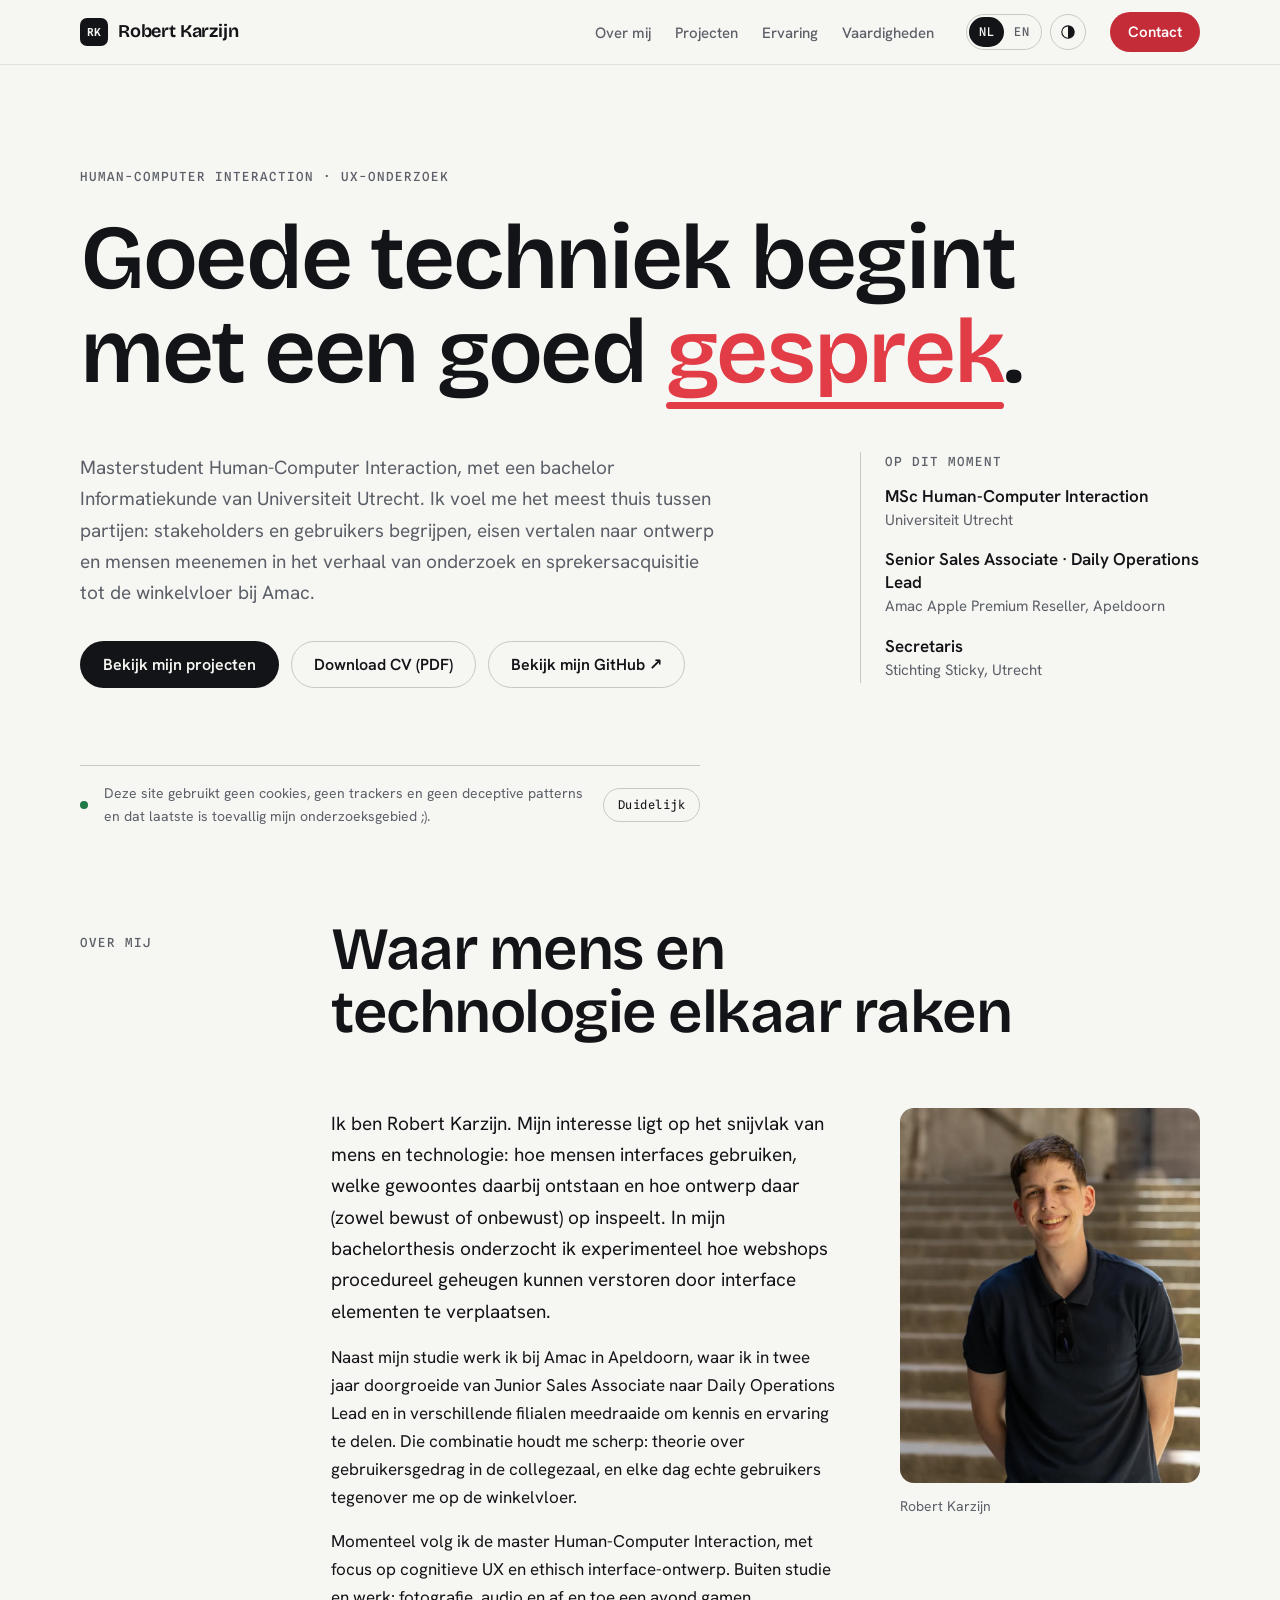
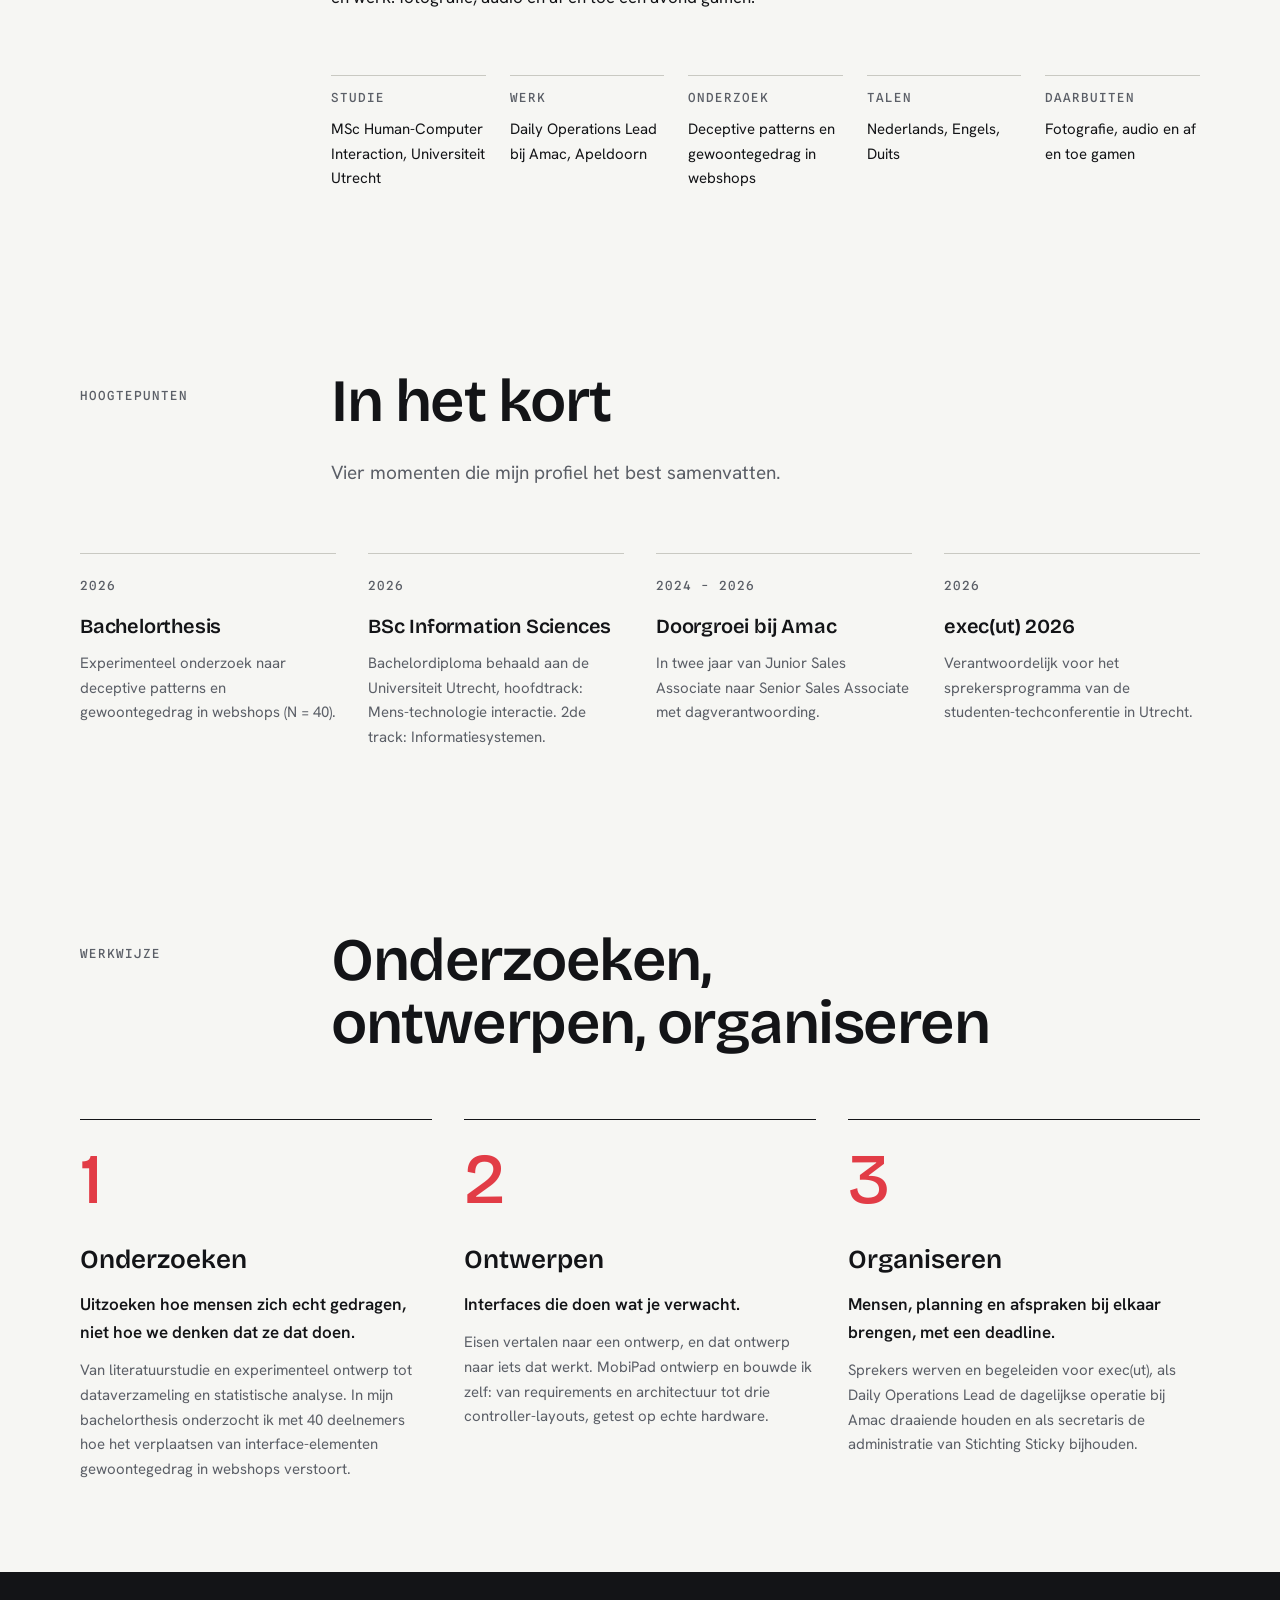
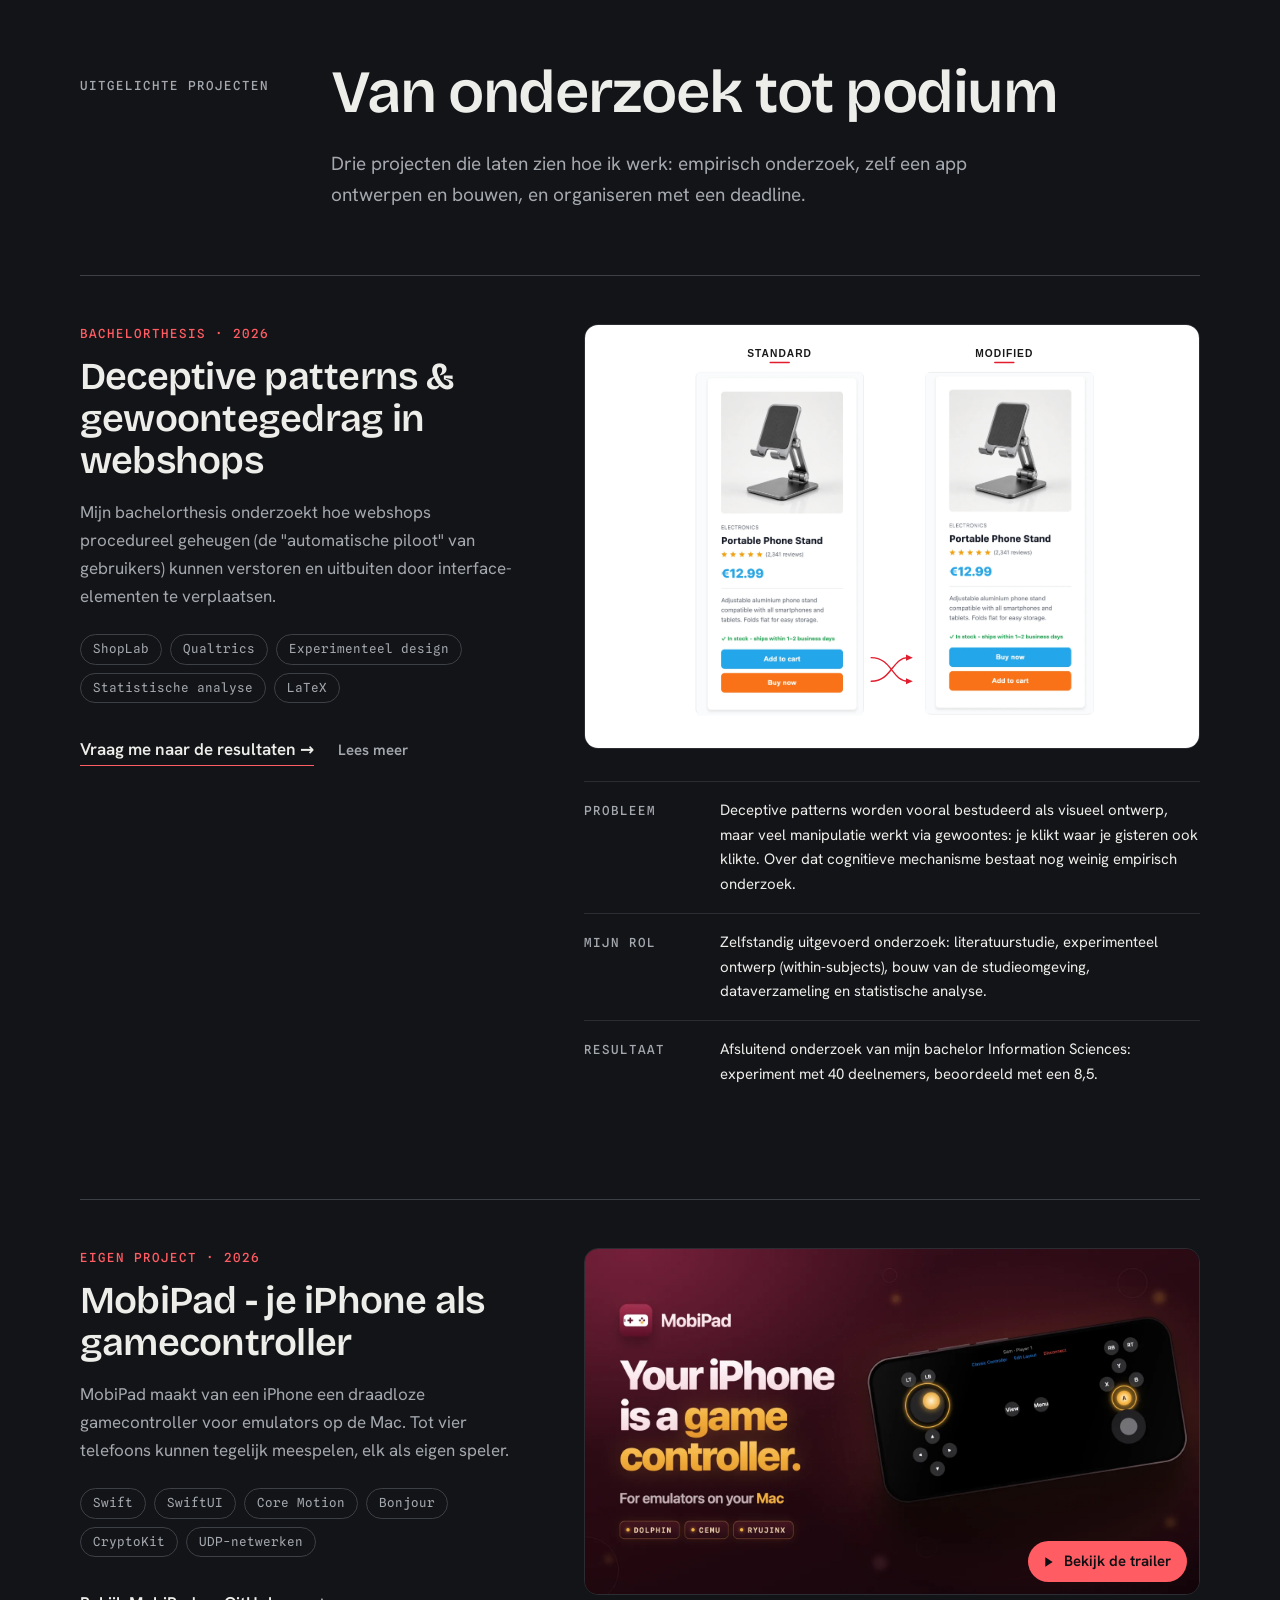
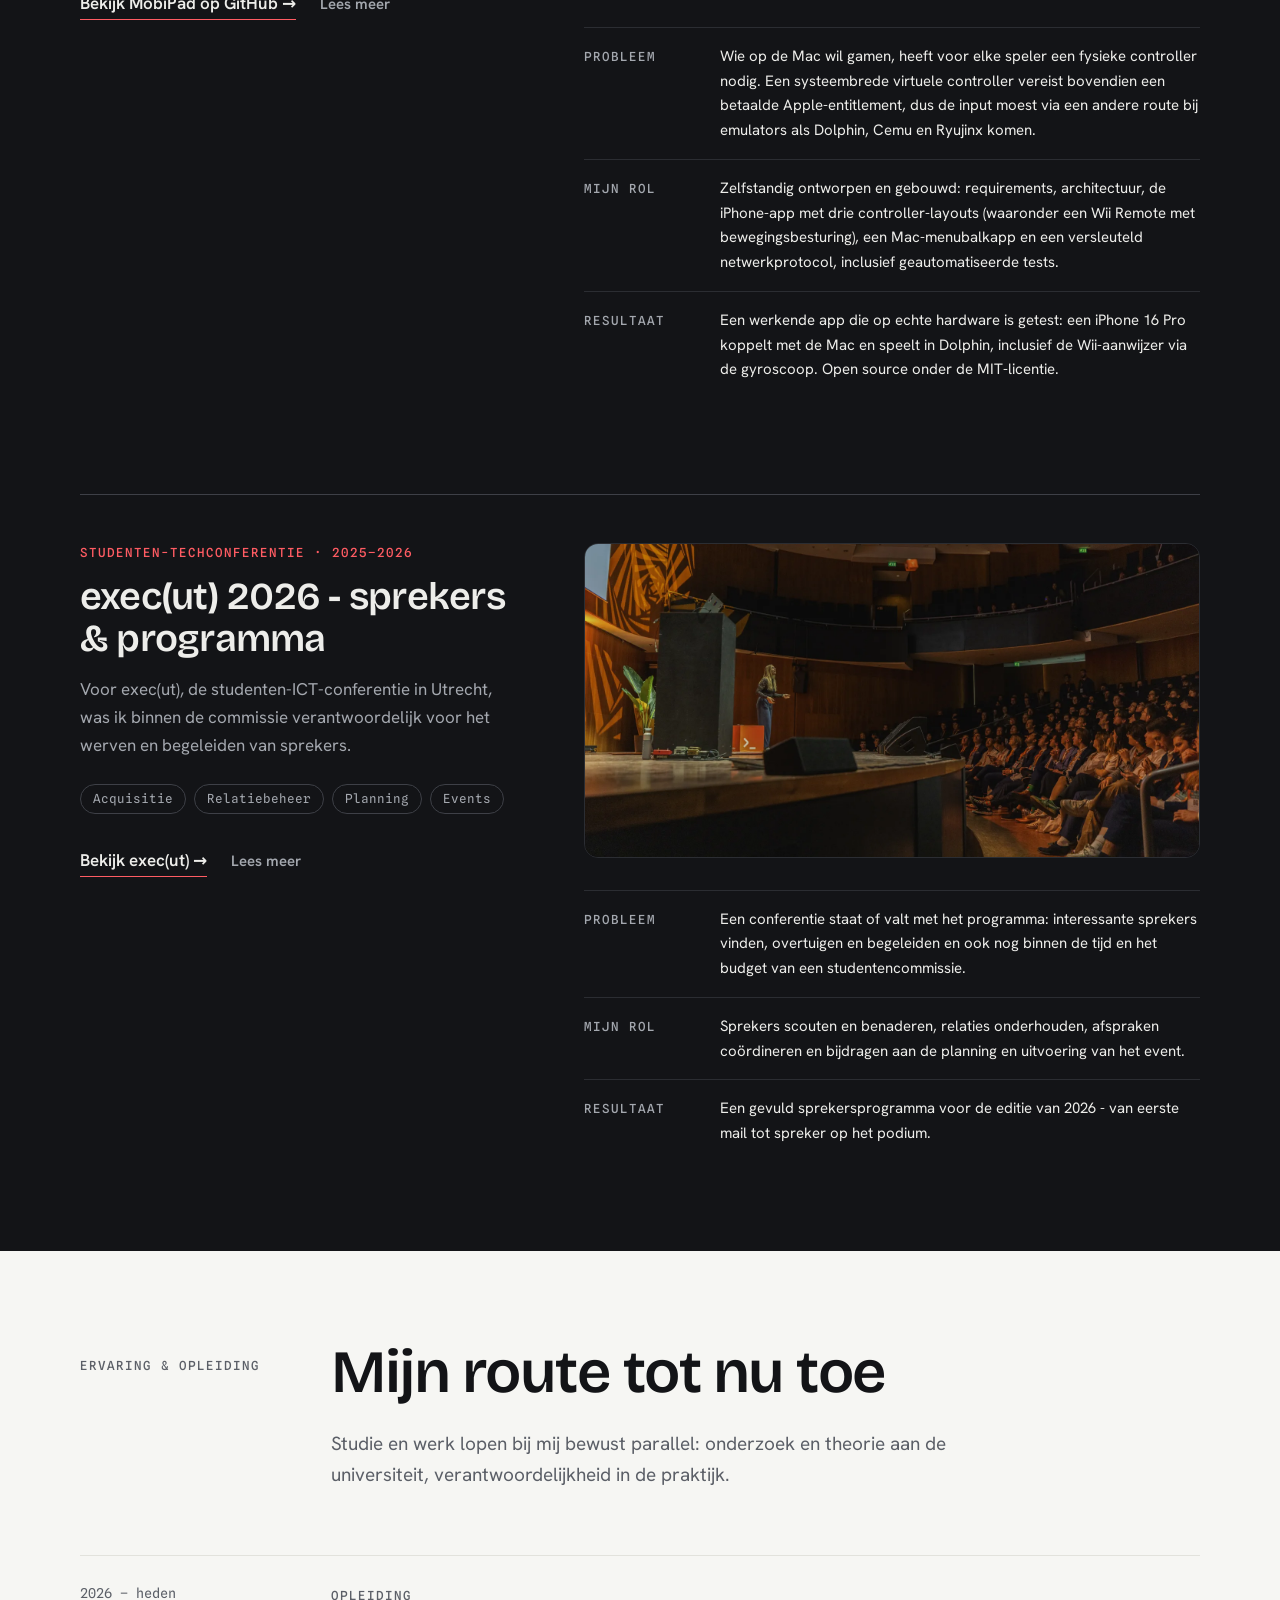
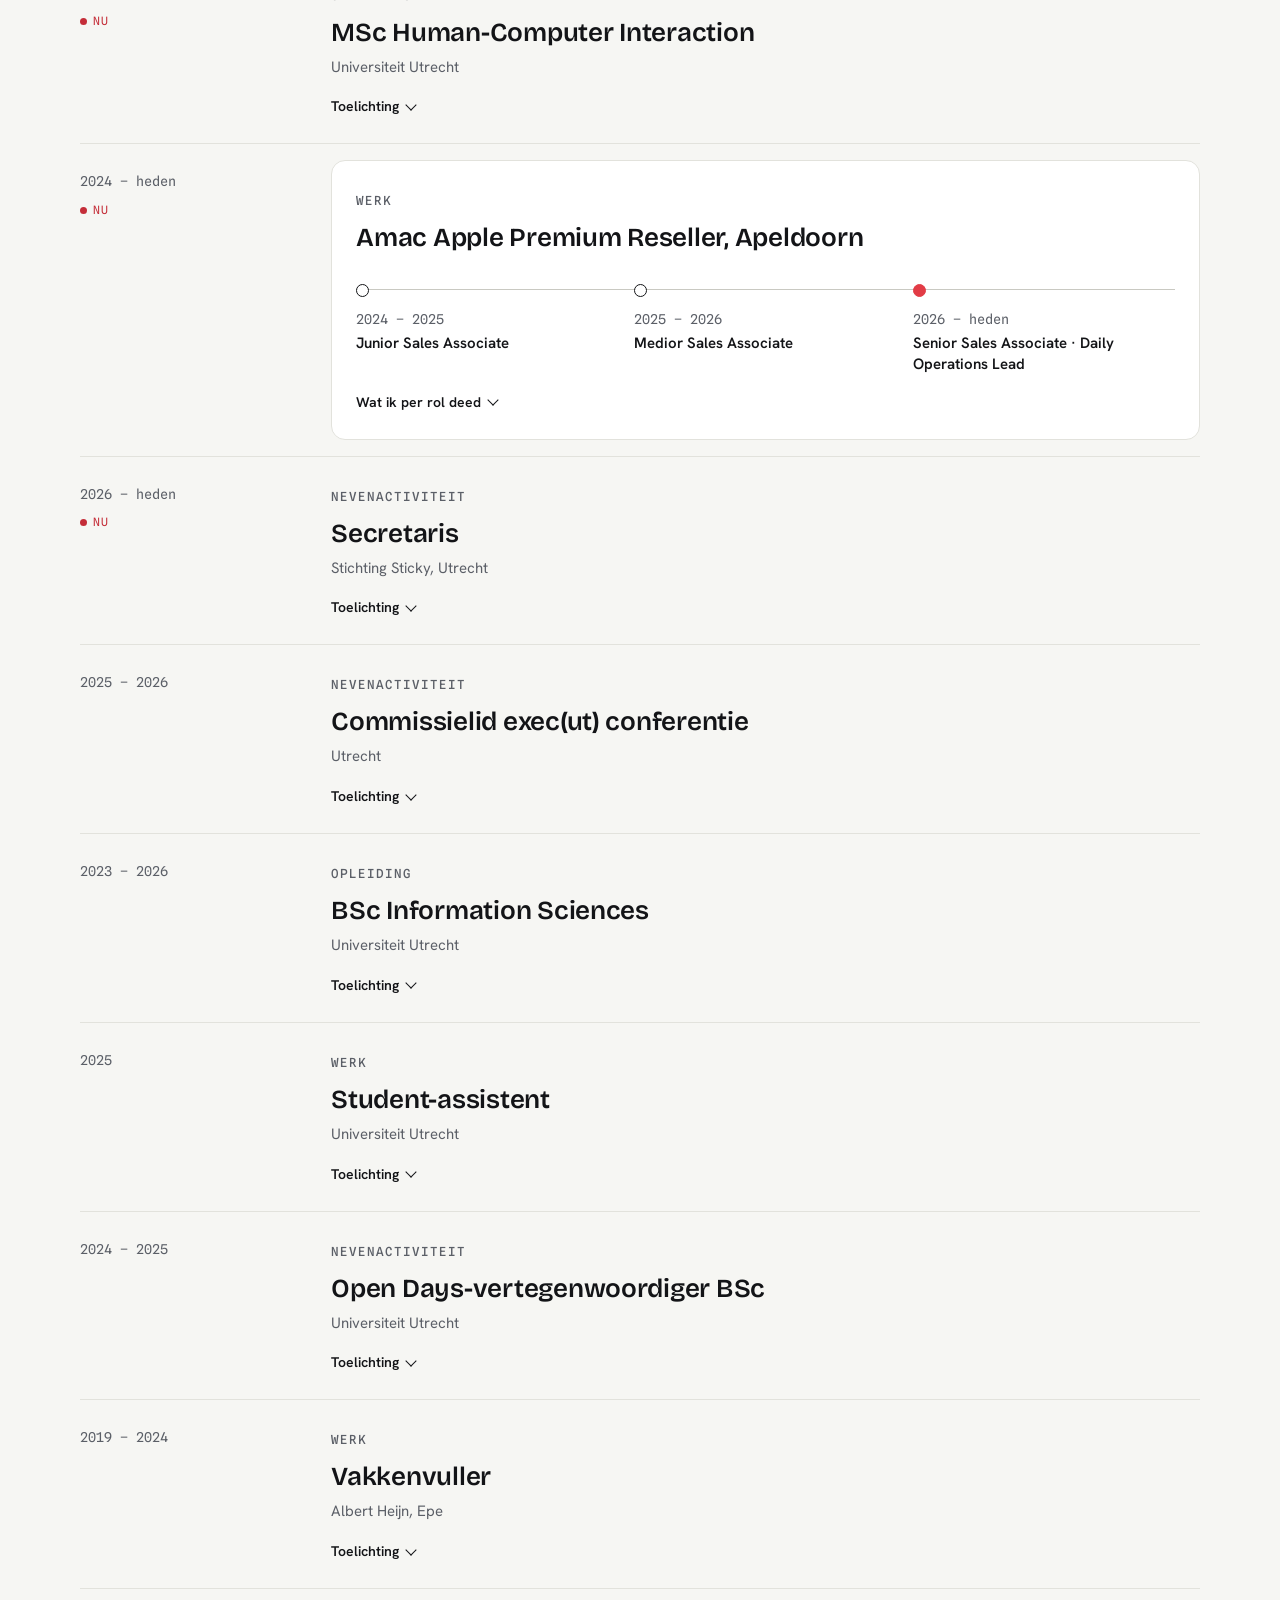
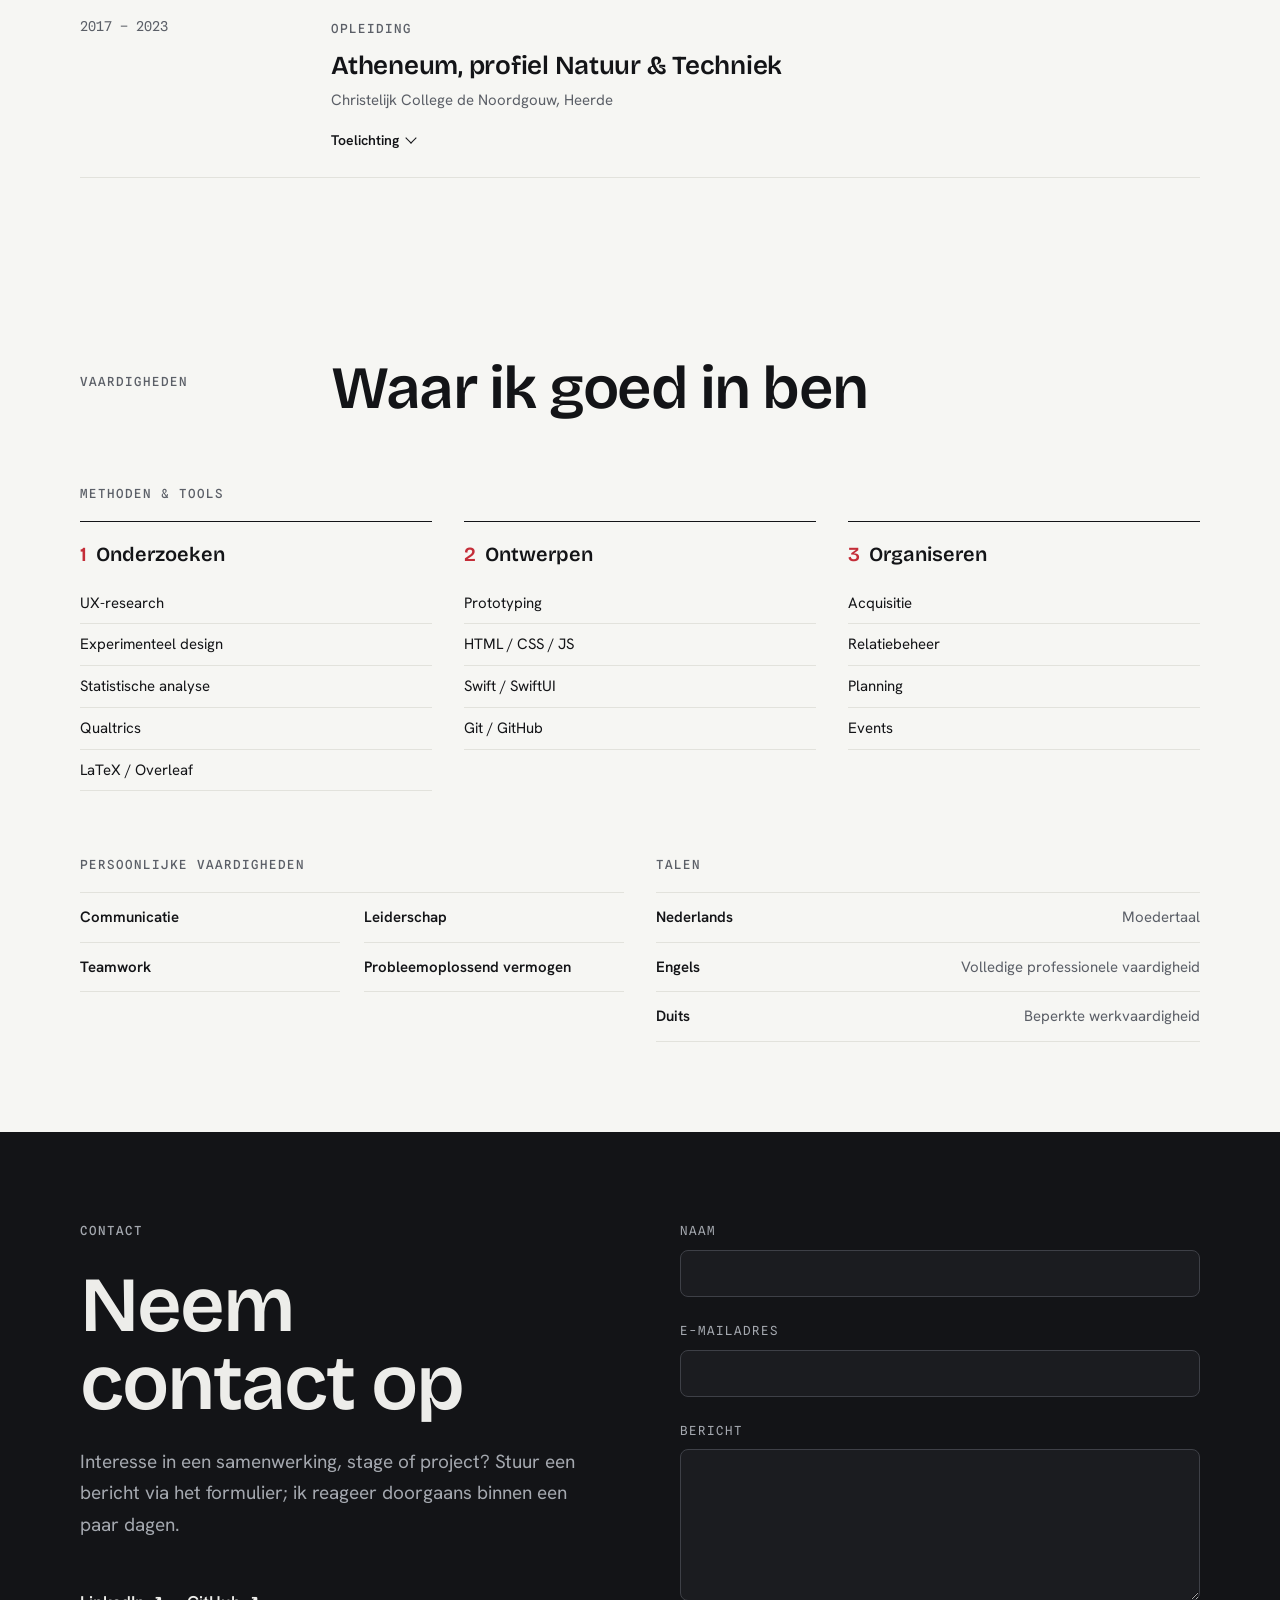
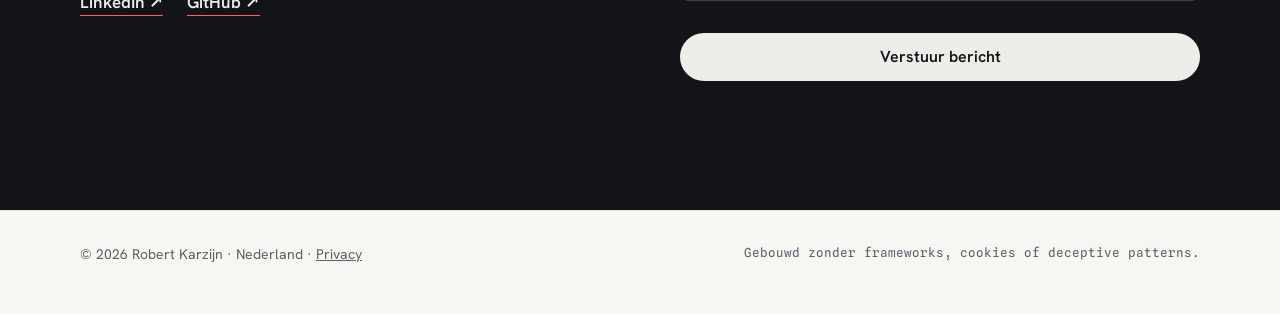
==== index.html @ 1d7d9418 "V2.1 About before the highlights" ====
<!DOCTYPE html>
<html lang="nl">
<head>
<meta charset="UTF-8">
<meta name="viewport" content="width=device-width, initial-scale=1.0">
<title>Robert Karzijn - Human-Computer Interaction & UX-onderzoek</title>
<meta name="description" content="Goede techniek begint met een goed gesprek. Robert Karzijn, masterstudent Human-Computer Interaction aan de Universiteit Utrecht: onderzoek naar deceptive patterns, interactieontwerp en de winkelvloer bij Amac.">
<meta name="color-scheme" content="light dark">
<meta name="theme-color" content="#F6F6F3" media="(prefers-color-scheme: light)">
<meta name="theme-color" content="#111214" media="(prefers-color-scheme: dark)">
<meta property="og:site_name" content="Robert Karzijn">
<meta property="og:locale" content="nl_NL">
<meta property="og:locale:alternate" content="en_GB">
<meta property="og:title" content="Robert Karzijn — Portfolio">
<meta property="og:description" content="Goede techniek begint met een goed gesprek. Human-Computer Interaction, UX-onderzoek en interactieontwerp.">
<meta property="og:type" content="website">
<meta property="og:url" content="https://robertkarzijn.nl/">
<meta property="og:image" content="https://robertkarzijn.nl/assets/img/og-image.png">
<meta property="og:image:width" content="1200">
<meta property="og:image:height" content="630">
<meta property="og:image:alt" content="Robert Karzijn — Human-Computer Interaction & UX-onderzoek">
<meta name="twitter:card" content="summary_large_image">
<meta name="twitter:title" content="Robert Karzijn — Portfolio">
<meta name="twitter:description" content="Goede techniek begint met een goed gesprek. Human-Computer Interaction, UX-onderzoek en interactieontwerp.">
<meta name="twitter:image" content="https://robertkarzijn.nl/assets/img/og-image.png">
<link rel="canonical" href="https://robertkarzijn.nl/">
<link rel="icon" type="image/png" sizes="48x48" href="assets/img/favicon-48.png">
<link rel="icon" type="image/png" sizes="32x32" href="assets/img/favicon-32.png">
<link rel="icon" type="image/png" sizes="16x16" href="assets/img/favicon-16.png">
<link rel="shortcut icon" href="/favicon.ico">
<link rel="apple-touch-icon" sizes="180x180" href="assets/img/apple-touch-icon.png">
<link rel="preload" href="assets/fonts/bricolage-grotesque-latin-wght.woff2" as="font" type="font/woff2" crossorigin>
<link rel="preload" href="assets/fonts/hanken-grotesk-latin-wght.woff2" as="font" type="font/woff2" crossorigin>
<link rel="stylesheet" href="assets/css/tokens.css">
<link rel="stylesheet" href="assets/css/main.css">
<link rel="modulepreload" href="assets/js/logic.mjs">
<script type="module" src="assets/js/app.js"></script>
<noscript><style>.topbar, main, footer { display: none; }</style></noscript>
<script type="application/ld+json">
{
  "@context": "https://schema.org",
  "@type": "Person",
  "name": "Robert Karzijn",
  "jobTitle": "HCI Master's student & Daily Operations Lead",
  "url": "https://robertkarzijn.nl/",
  "image": "https://robertkarzijn.nl/assets/img/portrait.webp",
  "description": "Masterstudent Human-Computer Interaction aan de Universiteit Utrecht, met onderzoek naar deceptive patterns en gewoontegedrag in webshops.",
  "alumniOf": { "@type": "CollegeOrUniversity", "name": "Universiteit Utrecht" },
  "worksFor": { "@type": "Organization", "name": "Amac Apple Premium Reseller" },
  "knowsLanguage": ["nl", "en", "de"],
  "knowsAbout": ["Human-Computer Interaction", "UX research", "Deceptive patterns", "Interaction design"],
  "sameAs": [
    "https://www.linkedin.com/in/robert-karzijn-260696279",
    "https://github.com/iRobert058"
  ]
}
</script>
</head>
<body>
<noscript>
  <div class="noscript">
    <p lang="nl">Deze pagina heeft JavaScript nodig om de content te tonen. Je kunt me ondertussen vinden op
      <a href="https://www.linkedin.com/in/robert-karzijn-260696279">LinkedIn</a> en <a href="https://github.com/iRobert058">GitHub</a>.</p>
    <p lang="en">This page needs JavaScript to show its content. In the meantime, find me on
      <a href="https://www.linkedin.com/in/robert-karzijn-260696279">LinkedIn</a> and <a href="https://github.com/iRobert058">GitHub</a>.</p>
  </div>
</noscript>

<a class="skip-link" href="#main" data-t="nav.skip"></a>

<header class="topbar">
  <div class="topbar-inner">
    <a class="wordmark" href="#main"><span class="wordmark-mark" aria-hidden="true">RK</span><span data-site="name">Robert Karzijn</span></a>
    <div class="topbar-panel" id="topbarPanel">
      <nav class="topbar-nav" data-t-aria="nav.label">
        <ul>
          <li><a href="#over" data-t="nav.about"></a></li>
          <li><a href="#projecten" data-t="nav.projects"></a></li>
          <li><a href="#ervaring" data-t="nav.experience"></a></li>
          <li><a href="#vaardigheden" data-t="nav.skills"></a></li>
        </ul>
      </nav>
      <div class="prefs">
        <div class="lang-switch" role="group" data-t-aria="nav.lang_group">
          <button type="button" data-lang="nl" lang="nl">NL</button>
          <button type="button" data-lang="en" lang="en">EN</button>
        </div>
        <button type="button" class="theme-toggle" id="themeBtn" data-t-aria="nav.theme">
          <svg viewBox="0 0 24 24" aria-hidden="true"><circle cx="12" cy="12" r="8.25" fill="none" stroke="currentColor" stroke-width="1.5"/><path d="M12 3.75a8.25 8.25 0 0 1 0 16.5z" fill="currentColor"/></svg>
        </button>
      </div>
    </div>
    <a class="contact-pill" href="#contact" data-t="nav.contact"></a>
    <button type="button" class="menu-btn" id="menuBtn" aria-expanded="false" aria-controls="topbarPanel" data-t-aria="nav.menu">
      <svg viewBox="0 0 24 24" aria-hidden="true"><path d="M4 8h16M4 16h16" stroke="currentColor" stroke-width="1.75" stroke-linecap="round"/></svg>
    </button>
  </div>
</header>

<main id="main" tabindex="-1" class="is-loading">

<section class="hero" aria-labelledby="heroTitle">
  <div class="wrap hero-grid">
    <div class="hero-head">
      <p class="label hero-eyebrow" data-t="hero.eyebrow"></p>
      <h1 id="heroTitle" tabindex="-1" data-t-html="hero.title"></h1>
    </div>
    <div class="hero-copy">
      <p class="hero-sub" data-t="hero.sub"></p>
      <div class="cta-row">
        <a class="btn btn-primary" href="#projecten" data-t="hero.cta_projects"></a>
        <a class="btn btn-ghost" id="cvBtn" download data-t="hero.cta_cv"></a>
        <a class="btn btn-ghost" id="githubBtn" target="_blank" rel="noopener" data-t="hero.cta_github"></a>
      </div>
    </div>

    <!-- What Robert is doing right now: built from the timeline entries that run until "present" -->
    <aside class="hero-now" aria-labelledby="heroNowTitle">
      <p class="label" id="heroNowTitle" data-t="hero.now"></p>
      <ul id="heroNow"></ul>
    </aside>

    <div class="honest" id="honest">
      <span class="honest-dot" aria-hidden="true"></span>
      <p data-t="hero.honest"></p>
      <button type="button" id="honestBtn" data-t="hero.honest_btn"></button>
    </div>
  </div>
</section>

<section id="over" class="sect" aria-labelledby="aboutTitle">
  <div class="wrap">
    <header class="sect-head">
      <p class="sect-meta"><span class="label" data-t="about.eyebrow"></span></p>
      <div><h2 id="aboutTitle" data-t="about.title"></h2></div>
    </header>
    <div class="sect-body about-grid">
      <div class="about-text reveal" id="aboutText"></div>
      <figure class="portrait reveal">
        <img id="portraitImg" width="960" height="1044" data-t-alt="about.portrait_alt" alt="" loading="lazy" decoding="async">
        <figcaption data-site="name"></figcaption>
      </figure>
      <dl class="facts reveal" id="aboutFacts"></dl>
    </div>
  </div>
</section>

<section id="hoogtepunten" aria-labelledby="highlightsTitle">
  <div class="wrap">
    <header class="sect-head">
      <p class="sect-meta"><span class="label" data-t="highlights.eyebrow"></span></p>
      <div>
        <h2 id="highlightsTitle" data-t="highlights.title"></h2>
        <p class="lead" data-t="highlights.lead"></p>
      </div>
    </header>
    <div class="highlights" id="highlightsGrid"></div>
  </div>
</section>

<section id="werkwijze" class="sect" aria-labelledby="pillarsTitle">
  <div class="wrap">
    <header class="sect-head">
      <p class="sect-meta"><span class="label" data-t="pillars.eyebrow"></span></p>
      <div><h2 id="pillarsTitle" data-t="pillars.title"></h2></div>
    </header>
    <ol class="pillars" id="pillarList"></ol>
  </div>
</section>

<div class="interlude-slot" data-slot="0" hidden></div>

<section id="projecten" class="sect band" aria-labelledby="projectsTitle">
  <div class="wrap">
    <header class="sect-head">
      <p class="sect-meta"><span class="label" data-t="projects.eyebrow"></span></p>
      <div>
        <h2 id="projectsTitle" data-t="projects.title"></h2>
        <p class="lead" data-t="projects.lead"></p>
      </div>
    </header>
    <ol class="projects" id="projectsList"></ol>
  </div>
</section>

<section id="ervaring" class="sect" aria-labelledby="experienceTitle">
  <div class="wrap">
    <header class="sect-head">
      <p class="sect-meta"><span class="label" data-t="experience.eyebrow"></span></p>
      <div>
        <h2 id="experienceTitle" data-t="experience.title"></h2>
        <p class="lead" data-t="experience.lead"></p>
      </div>
    </header>
    <ol class="ledger" id="timelineList"></ol>
  </div>
</section>

<div class="interlude-slot" data-slot="1" hidden></div>

<section id="vaardigheden" class="sect" aria-labelledby="skillsTitle">
  <div class="wrap">
    <header class="sect-head">
      <p class="sect-meta"><span class="label" data-t="skills.eyebrow"></span></p>
      <div><h2 id="skillsTitle" data-t="skills.title"></h2></div>
    </header>
    <h3 class="label skills-sub" data-t="skills.tools"></h3>
    <div class="capabilities" id="capabilityList"></div>
    <div class="skills-extra">
      <div class="reveal">
        <h3 class="label skills-sub" data-t="skills.soft"></h3>
        <ul class="soft-list" id="softList"></ul>
      </div>
      <div class="reveal">
        <h3 class="label skills-sub" data-t="skills.languages"></h3>
        <dl class="lang-table" id="languageList"></dl>
      </div>
    </div>
  </div>
</section>

<section id="certificaten" class="sect hidden" aria-labelledby="certTitle">
  <div class="wrap">
    <header class="sect-head">
      <p class="sect-meta"><span class="label" data-t="certificates.eyebrow"></span></p>
      <div><h2 id="certTitle" data-t="certificates.title"></h2></div>
    </header>
    <ul class="ledger" id="certList"></ul>
  </div>
</section>

<div class="interlude-slot" data-slot="2" hidden></div>

<section id="contact" class="sect band" aria-labelledby="contactTitle">
  <div class="wrap contact-grid">
    <div class="contact-intro">
      <p class="sect-meta"><span class="label" data-t="contact.eyebrow"></span></p>
      <h2 id="contactTitle" data-t="contact.title"></h2>
      <p class="lead" data-t="contact.lead"></p>
      <ul class="contact-socials" id="socialLinks"></ul>
    </div>
    <form class="contact-form" id="contactForm" novalidate>
      <div class="hp-field" aria-hidden="true">
        <label for="cf-gotcha">Leave this field empty</label>
        <input id="cf-gotcha" name="_gotcha" type="text" tabindex="-1" autocomplete="off">
      </div>
      <div class="field">
        <label for="cf-name" data-t="contact.name"></label>
        <input id="cf-name" name="name" type="text" required autocomplete="name">
      </div>
      <div class="field">
        <label for="cf-email" data-t="contact.email"></label>
        <input id="cf-email" name="email" type="email" required autocomplete="email">
      </div>
      <div class="field">
        <label for="cf-message" data-t="contact.message"></label>
        <textarea id="cf-message" name="message" rows="6" required></textarea>
      </div>
      <button class="btn btn-primary" type="submit" data-t="contact.send"></button>
      <p class="form-status" id="formStatus" role="status"></p>
    </form>
  </div>
</section>

</main>

<footer>
  <div class="wrap">
    <div>© <span id="year"></span> <span data-site="name">Robert Karzijn</span> · <span data-t="footer.location"></span> · <a href="privacy.html">Privacy</a></div>
    <div class="foot-note" data-t="footer.note"></div>
  </div>
</footer>


</body>
</html>
---- assets/css/tokens.css ----
/* =============================================================
   DESIGN TOKENS — change the entire visual identity here.
   Fonts, colours, type and spacing scales, radii and motion are
   defined only in this file; main.css only refers to them.
   ============================================================= */

/* ---------- Fonts (self-hosted, OFL — see assets/fonts/LICENSE-OFL.txt) ---------- */
/* Variable Latin subsets from Fontsource. Latin covers Dutch, English, German and the euro sign. */
@font-face {
  font-family: "Bricolage Grotesque";
  font-style: normal; font-weight: 200 800; font-display: swap;
  src: url("../fonts/bricolage-grotesque-latin-wght.woff2") format("woff2");
}
@font-face {
  font-family: "Hanken Grotesk";
  font-style: normal; font-weight: 100 900; font-display: swap;
  src: url("../fonts/hanken-grotesk-latin-wght.woff2") format("woff2");
}
@font-face {
  font-family: "Spline Sans Mono";
  font-style: normal; font-weight: 300 700; font-display: swap;
  src: url("../fonts/spline-sans-mono-latin-wght.woff2") format("woff2");
}

:root {
  color-scheme: light;

  /* Colours — light theme (the paper) */
  --bg: #F6F6F3;
  --surface: #FFFFFF;
  --ink: #131417;
  --muted: #5B5F67;
  --line: #E2E2DC;
  --line-strong: #C9C9C2;
  --accent: #E23C46;          /* brand red: large text, underlines, numerals, dots */
  --accent-strong: #C42D38;   /* the same red, deepened to pass WCAG AA for small text and behind white text */
  --accent-contrast: #FFFFFF; /* text on a filled accent */
  --accent-soft: #FCEDEE;
  --ok: #1E7A46;
  --err: #B42318;

  /* Ink band — the dark sections (projects, contact). Dark in both themes. */
  --band-bg: #131417;
  --band-surface: #1B1C20;
  --band-ink: #EDEDEA;
  --band-muted: #A4A8AF;
  --band-line: #2B2D32;
  --band-line-strong: #3E4047;
  --band-accent: #FF5C63;
  --band-accent-contrast: #0E0F12;
  --band-ok: #6FD49A;
  --band-err: #FF9C93;

  /* Effects */
  --shadow-window: 0 1px 2px rgba(19, 20, 23, .06), 0 18px 48px -12px rgba(19, 20, 23, .18);
  --focus-ring: 2px solid var(--accent);

  /* Typography */
  --font-display: "Bricolage Grotesque", system-ui, sans-serif;
  --font-body: "Hanken Grotesk", system-ui, sans-serif;
  --font-mono: "Spline Sans Mono", ui-monospace, monospace;
  --fs-xs: 12.5px;   /* mono labels */
  --fs-sm: 15px;
  --fs-body: 17px;
  --fs-lg: 19px;
  --fs-h3: clamp(20px, 1.6vw + 12px, 26px);
  --fs-h2: clamp(34px, 4.2vw + 14px, 60px);
  --fs-h1: clamp(42px, 6vw + 14px, 92px);
  --fs-figure: clamp(44px, 4vw + 20px, 72px); /* big numerals */
  --lh-body: 1.65;
  --lh-tight: 1.04;
  --tracking-display: -.025em;
  --tracking-label: .08em;

  /* Spacing scale */
  --space-1: 4px;
  --space-2: 8px;
  --space-3: 12px;
  --space-4: 16px;
  --space-5: 24px;
  --space-6: 32px;
  --space-7: 48px;
  --space-8: 64px;
  --space-9: 96px;
  --section-gap: clamp(72px, 7vw, 112px);

  /* Shape & layout */
  --radius: 14px;
  --radius-sm: 8px;
  --radius-pill: 999px;
  --maxw: 1200px;
  --gutter: clamp(16px, 4vw, 40px);
  --nav-h: 64px;
  --rail: 200px;      /* left margin column of section heads (labels) */
  --rail-gap: clamp(24px, 4vw, 64px);

  /* Motion */
  --ease: cubic-bezier(.2, .7, .2, 1);
  --dur-fast: .18s;
  --dur: .45s;
  --dur-slow: .8s;
}

/* Dark theme. It follows the system unless the visitor picked a theme with the toggle,
   so the same values appear twice: once for the media query, once for the explicit choice. */
@media (prefers-color-scheme: dark) {
  :root:not([data-theme="light"]) {
    color-scheme: dark;
    --bg: #111214;
    --surface: #18191C;
    --ink: #ECECE8;
    --muted: #A2A6AD;
    --line: #26282C;
    --line-strong: #3A3C42;
    --accent: #FF5C63;
    --accent-strong: #FF5C63;
    --accent-contrast: #0E0F12;
    --accent-soft: #2A1D1F;
    --ok: #6FD49A;
    --err: #FF9C93;
    --band-bg: #08090A;
    --band-surface: #111214;
    --band-line: #222428;
    --band-line-strong: #34363C;
    --shadow-window: 0 1px 2px rgba(0, 0, 0, .4), 0 18px 48px -12px rgba(0, 0, 0, .6);
  }
}
:root[data-theme="dark"] {
  color-scheme: dark;
  --bg: #111214;
  --surface: #18191C;
  --ink: #ECECE8;
  --muted: #A2A6AD;
  --line: #26282C;
  --line-strong: #3A3C42;
  --accent: #FF5C63;
  --accent-strong: #FF5C63;
  --accent-contrast: #0E0F12;
  --accent-soft: #2A1D1F;
  --ok: #6FD49A;
  --err: #FF9C93;
  --band-bg: #08090A;
  --band-surface: #111214;
  --band-line: #222428;
  --band-line-strong: #34363C;
  --shadow-window: 0 1px 2px rgba(0, 0, 0, .4), 0 18px 48px -12px rgba(0, 0, 0, .6);
}
---- assets/css/main.css ----
/* Component styles. Every colour, font, size and duration comes from tokens.css. */

/* ---------- Base ---------- */
* { margin: 0; padding: 0; box-sizing: border-box; }
html { scroll-behavior: smooth; scroll-padding-top: var(--nav-h); -webkit-text-size-adjust: 100%; }
body {
  background: var(--bg); color: var(--ink);
  font-family: var(--font-body); font-size: var(--fs-body); line-height: var(--lh-body);
  -webkit-font-smoothing: antialiased; text-rendering: optimizeLegibility;
}
::selection { background: var(--accent-strong); color: var(--accent-contrast); }
a { color: inherit; }
img { max-width: 100%; height: auto; display: block; }
button { font: inherit; color: inherit; }
:focus-visible { outline: var(--focus-ring); outline-offset: 3px; }
main:focus { outline: none; } /* focused only as the skip-link target */
/* Until app.js has rendered the content once: appear in one go instead of shifting the layout */
main.is-loading { visibility: hidden; }

.wrap { max-width: var(--maxw); margin: 0 auto; padding: 0 var(--gutter); }
section { padding: var(--section-gap) 0; }
.hidden { display: none !important; }
[hidden] { display: none !important; } /* components that set display (e.g. .honest is flex) must still hide */
.sr-only {
  position: absolute; width: 1px; height: 1px; padding: 0; margin: -1px;
  overflow: hidden; clip: rect(0 0 0 0); white-space: nowrap; border: 0;
}
.skip-link {
  position: absolute; left: var(--space-4); top: var(--space-3); z-index: 100;
  background: var(--ink); color: var(--bg); padding: var(--space-2) var(--space-4);
  border-radius: var(--radius-sm); font-weight: 600; text-decoration: none;
  transform: translateY(-200%);
}
.skip-link:focus { transform: none; }
.load-error { padding: var(--space-9) var(--gutter); text-align: center; }
.noscript { max-width: 60ch; margin: 0 auto; padding: var(--space-8) var(--gutter); }
.noscript p + p { margin-top: var(--space-4); color: var(--muted); }

/* Small mono label, used for eyebrows, meta lines and captions */
.label {
  font-family: var(--font-mono); font-size: var(--fs-xs); font-weight: 500;
  letter-spacing: var(--tracking-label); text-transform: uppercase; color: var(--muted);
}

/* ---------- Buttons ---------- */
.btn {
  display: inline-flex; align-items: center; gap: var(--space-2); text-decoration: none;
  font-family: var(--font-body); font-weight: 600; font-size: 16px; line-height: 1.2;
  border-radius: var(--radius-pill); padding: 13px 22px; border: 1px solid transparent; background: none; cursor: pointer;
  transition: background var(--dur-fast), border-color var(--dur-fast), color var(--dur-fast);
}
.btn-primary { background: var(--ink); color: var(--bg); }
.btn-primary:hover { background: var(--accent-strong); color: var(--accent-contrast); }
.btn-ghost { border-color: var(--line-strong); color: var(--ink); }
.btn-ghost:hover { border-color: var(--ink); }

/* ---------- Top bar ---------- */
.topbar {
  position: sticky; top: 0; z-index: 50;
  background: color-mix(in srgb, var(--bg) 88%, transparent);
  backdrop-filter: saturate(1.4) blur(14px); -webkit-backdrop-filter: saturate(1.4) blur(14px);
  border-bottom: 1px solid var(--line);
}
.topbar-inner {
  max-width: var(--maxw); margin: 0 auto; padding: 0 var(--gutter); height: var(--nav-h);
  display: flex; align-items: center; gap: var(--space-5);
}
.wordmark {
  display: flex; align-items: center; gap: 10px; text-decoration: none; white-space: nowrap;
  font-family: var(--font-display); font-weight: 650; font-size: 18px; letter-spacing: -.01em;
}
.wordmark-mark {
  width: 28px; height: 28px; border-radius: 7px; display: grid; place-items: center;
  background: var(--ink); color: var(--bg);
  font-family: var(--font-mono); font-size: 11px; font-weight: 600; letter-spacing: .02em;
}
.topbar-panel { margin-left: auto; display: flex; align-items: center; gap: var(--space-6); }
.topbar-nav ul { list-style: none; display: flex; gap: var(--space-5); }
.topbar-nav a {
  text-decoration: none; font-size: var(--fs-sm); font-weight: 500; color: var(--muted);
  transition: color var(--dur-fast);
}
.topbar-nav a:hover { color: var(--ink); }
.prefs { display: flex; align-items: center; gap: var(--space-2); }
.lang-switch { display: inline-flex; border: 1px solid var(--line-strong); border-radius: var(--radius-pill); padding: 2px; }
.lang-switch button {
  font-family: var(--font-mono); font-size: 12px; font-weight: 500; letter-spacing: .04em;
  border: 0; background: none; color: var(--muted); padding: 5px 10px; border-radius: var(--radius-pill); cursor: pointer;
}
.lang-switch button:hover { color: var(--ink); }
.lang-switch button[aria-pressed="true"] { background: var(--ink); color: var(--bg); }
.theme-toggle, .menu-btn {
  width: 36px; height: 36px; display: grid; place-items: center; cursor: pointer;
  border: 1px solid var(--line-strong); border-radius: 50%; background: none; color: var(--ink);
  transition: border-color var(--dur-fast);
}
.theme-toggle:hover, .menu-btn:hover { border-color: var(--ink); }
.theme-toggle svg, .menu-btn svg { width: 18px; height: 18px; }
.theme-toggle svg { transition: transform var(--dur) var(--ease); }
.theme-toggle[aria-pressed="true"] svg { transform: rotate(180deg); }
.contact-pill {
  background: var(--accent-strong); color: var(--accent-contrast); text-decoration: none; white-space: nowrap;
  font-weight: 600; font-size: var(--fs-sm); padding: 8px 18px; border-radius: var(--radius-pill);
  transition: background var(--dur-fast), color var(--dur-fast);
}
.contact-pill:hover { background: var(--ink); color: var(--bg); }
.menu-btn { display: none; }
.menu-btn[aria-expanded="true"] { background: var(--ink); color: var(--bg); border-color: var(--ink); }

/* The bar holds links, language, theme and Contact down to ~980px (Dutch labels are the longest) */
@media (max-width: 980px) {
  .wordmark [data-site] { font-size: 17px; }
  .menu-btn { display: grid; }
  .contact-pill { margin-left: auto; }
  .topbar-panel {
    display: none; position: absolute; top: 100%; left: 0; right: 0; margin: 0;
    flex-direction: column; align-items: stretch; gap: var(--space-5);
    background: var(--bg); border-bottom: 1px solid var(--line);
    padding: var(--space-2) var(--gutter) var(--space-5);
    max-height: calc(100svh - var(--nav-h)); overflow-y: auto;
  }
  .topbar-panel.open { display: flex; }
  .topbar-nav ul { flex-direction: column; gap: 0; }
  .topbar-nav a {
    display: block; padding: 14px 0; border-bottom: 1px solid var(--line);
    font-family: var(--font-display); font-size: 22px; font-weight: 600; color: var(--ink);
  }
  .prefs { gap: var(--space-3); }
}

/* ---------- Footer ---------- */
footer { border-top: 1px solid var(--line); padding: var(--space-6) 0 var(--space-7); color: var(--muted); font-size: 14px; }
footer .wrap { display: flex; justify-content: space-between; gap: var(--space-4); flex-wrap: wrap; }
footer .foot-note { font-family: var(--font-mono); font-size: var(--fs-xs); }

/* ---------- Hero ---------- */
.hero { padding: clamp(56px, 8vw, 112px) 0 var(--section-gap); }
.hero-grid {
  display: grid; grid-template-columns: minmax(0, 1fr) minmax(0, 340px); column-gap: clamp(32px, 6vw, 96px);
  grid-template-areas: "head head" "copy now" "note now";
  grid-template-rows: auto auto 1fr;
}
.hero-head { grid-area: head; margin-bottom: clamp(32px, 4vw, 56px); }
.hero-eyebrow { margin-bottom: var(--space-5); }
.hero h1 {
  font-family: var(--font-display); font-weight: 600; letter-spacing: var(--tracking-display);
  font-size: var(--fs-h1); line-height: var(--lh-tight);
}
.hero h1:focus { outline: none; }
.hero h1 em { font-style: normal; color: var(--accent); position: relative; white-space: nowrap; }
/* The drawn underline: draws once on load, sits still under reduced motion */
.hero h1 em::after {
  content: ""; position: absolute; left: 0; right: 0; bottom: -.02em; height: .08em;
  background: currentColor; border-radius: var(--radius-pill); transform-origin: left;
  animation: underline-draw var(--dur-slow) .35s var(--ease) both;
}
@keyframes underline-draw { from { transform: scaleX(0); } }
.hero-copy { grid-area: copy; }
.hero-sub { font-size: var(--fs-lg); color: var(--muted); max-width: 58ch; margin-bottom: var(--space-6); }
.cta-row { display: flex; gap: var(--space-3); flex-wrap: wrap; }

/* Right now: the current roles, in a quiet column beside the intro */
.hero-now { grid-area: now; align-self: start; border-left: 1px solid var(--line-strong); padding-left: var(--space-5); }
.hero-now .label { margin-bottom: var(--space-3); }
.hero-now ul { list-style: none; display: grid; gap: var(--space-4); }
.hero-now li { display: flex; flex-direction: column; }
.now-role { font-weight: 600; line-height: 1.35; }
.now-org { font-size: var(--fs-sm); color: var(--muted); }

/* The honest note: the site's answer to a cookie banner */
.honest {
  grid-area: note; align-self: end; margin-top: clamp(40px, 6vw, 80px); max-width: 620px;
  display: flex; align-items: center; gap: var(--space-4);
  border-top: 1px solid var(--line-strong); padding-top: var(--space-4);
}
.honest-dot { flex: none; width: 8px; height: 8px; border-radius: 50%; background: var(--ok); }
.honest p { font-size: 14px; color: var(--muted); flex: 1; }
.honest button {
  flex: none; font-family: var(--font-mono); font-size: 12px; letter-spacing: .04em; cursor: pointer;
  background: none; border: 1px solid var(--line-strong); color: var(--ink);
  border-radius: var(--radius-pill); padding: 6px 14px; transition: border-color var(--dur-fast);
}
.honest button:hover { border-color: var(--ink); }

@media (max-width: 900px) {
  .hero-grid { grid-template-columns: minmax(0, 1fr); grid-template-areas: "head" "copy" "now" "note"; grid-template-rows: none; }
  .hero-now { margin-top: var(--space-7); }
}
@media (max-width: 560px) {
  .hero h1 br { display: none; } /* the forced break suits wide screens; on phones the line wraps on its own */
  .honest { flex-wrap: wrap; }
  .cta-row .btn { flex: 1 1 auto; justify-content: center; }
}

/* ---------- Section heads ---------- */
/* A margin column with the section label, like the margin notes of a paper; the heading sits beside it */
.sect-head {
  display: grid; grid-template-columns: var(--rail) minmax(0, 1fr); column-gap: var(--rail-gap);
  margin-bottom: clamp(40px, 5vw, 72px);
}
.sect-meta { display: flex; flex-direction: column; gap: var(--space-1); padding-top: .9em; }
.sect-meta .label:empty { display: none; }
h2 {
  font-family: var(--font-display); font-size: var(--fs-h2); font-weight: 600;
  letter-spacing: var(--tracking-display); line-height: 1.05; max-width: 20ch; text-wrap: balance;
}
.lead { color: var(--muted); max-width: 60ch; margin-top: var(--space-5); font-size: var(--fs-lg); }
.sect-body { margin-left: calc(var(--rail) + var(--rail-gap)); }
@media (max-width: 900px) {
  .sect-head { grid-template-columns: minmax(0, 1fr); }
  .sect-meta { flex-direction: row; gap: var(--space-3); padding: 0 0 var(--space-4); }
  .sect-body { margin-left: 0; }
}

/* ---------- Highlights ---------- */
.hero + section { padding-top: 0; } /* the hero already ends with a full section gap */
.highlights { display: grid; grid-template-columns: repeat(4, minmax(0, 1fr)); gap: var(--space-6); }
.highlight { display: block; text-decoration: none; border-top: 1px solid var(--line-strong); padding-top: var(--space-4); }
.highlight h3 { font-family: var(--font-display); font-size: 20px; font-weight: 600; letter-spacing: -.01em; margin: var(--space-3) 0 var(--space-2); transition: color var(--dur-fast); }
.highlight p { font-size: var(--fs-sm); color: var(--muted); }
a.highlight { transition: border-color var(--dur-fast); }
a.highlight:hover { border-top-color: var(--accent); }
a.highlight:hover h3 { color: var(--accent-strong); }
@media (max-width: 900px) { .highlights { grid-template-columns: repeat(2, minmax(0, 1fr)); } }
@media (max-width: 560px) { .highlights { grid-template-columns: minmax(0, 1fr); } }

/* ---------- About ---------- */
.about-grid {
  display: grid; grid-template-columns: minmax(0, 1fr) minmax(0, 300px); column-gap: clamp(32px, 5vw, 72px);
  row-gap: var(--space-8); align-items: start;
}
.about-text p { margin-bottom: var(--space-4); max-width: 62ch; }
.about-text p:first-child { font-size: var(--fs-lg); color: var(--ink); }
.about-text p:last-child { margin-bottom: 0; }
.portrait img { width: 100%; aspect-ratio: 4 / 5; object-fit: cover; border-radius: var(--radius); background: var(--line); }
.portrait figcaption { margin-top: var(--space-3); font-size: 14px; color: var(--muted); }
.facts { grid-column: 1 / -1; display: grid; grid-template-columns: repeat(auto-fit, minmax(140px, 1fr)); gap: var(--space-5); }
.facts div { border-top: 1px solid var(--line-strong); padding-top: var(--space-3); }
.facts dd { margin-top: var(--space-2); font-size: var(--fs-sm); }
@media (max-width: 760px) {
  .about-grid { grid-template-columns: minmax(0, 1fr); row-gap: var(--space-7); }
  .portrait { max-width: 320px; }
}

/* ---------- Pillars ---------- */
.pillars { list-style: none; display: grid; grid-template-columns: repeat(3, minmax(0, 1fr)); gap: var(--space-6); }
.pillar { border-top: 1px solid var(--ink); padding-top: var(--space-5); }
.pillar-no {
  display: block; font-family: var(--font-display); font-size: var(--fs-figure); font-weight: 500;
  line-height: 1; color: var(--accent); letter-spacing: -.03em;
}
.pillar h3 { font-family: var(--font-display); font-size: var(--fs-h3); font-weight: 600; margin: var(--space-5) 0 var(--space-2); }
.pillar-promise { font-weight: 600; margin-bottom: var(--space-3); }
.pillar p:last-child { color: var(--muted); font-size: var(--fs-sm); }
@media (max-width: 860px) { .pillars { grid-template-columns: minmax(0, 1fr); gap: var(--space-7); } }

/* ---------- Ink band ---------- */
/* A dark section in both themes. It re-points the colour tokens, so every component inside just works. */
.band {
  --bg: var(--band-bg); --surface: var(--band-surface); --ink: var(--band-ink); --muted: var(--band-muted);
  --line: var(--band-line); --line-strong: var(--band-line-strong);
  --accent: var(--band-accent); --accent-strong: var(--band-accent); --accent-contrast: var(--band-accent-contrast);
  --ok: var(--band-ok); --err: var(--band-err);
  background: var(--bg); color: var(--ink);
}

/* ---------- Projects ---------- */
.projects { list-style: none; }
.project {
  display: grid; grid-template-columns: minmax(0, 5fr) minmax(0, 7fr); column-gap: clamp(32px, 5vw, 80px);
  border-top: 1px solid var(--line-strong); padding: var(--space-7) 0 var(--space-9);
}
.project:last-child { padding-bottom: 0; }
/* The title column stays in view while the evidence scrolls past */
.project-side { position: sticky; top: calc(var(--nav-h) + var(--space-6)); align-self: start; }
.project-meta { color: var(--accent-strong); }
.project h3 {
  font-family: var(--font-display); font-size: clamp(26px, 2vw + 14px, 38px); font-weight: 600;
  letter-spacing: -.02em; line-height: 1.1; margin: var(--space-3) 0 var(--space-4);
}
.project-intro { color: var(--muted); margin-bottom: var(--space-5); }
.chips { list-style: none; display: flex; flex-wrap: wrap; gap: var(--space-2); margin-bottom: var(--space-6); }
.chips li {
  font-family: var(--font-mono); font-size: 12.5px; color: var(--muted);
  border: 1px solid var(--line-strong); border-radius: var(--radius-pill); padding: 4px 12px;
}
.project-cta {
  display: inline-flex; font-weight: 600; text-decoration: none; color: var(--ink);
  border-bottom: 1.5px solid var(--accent); padding-bottom: 2px; transition: color var(--dur-fast);
}
.project-cta:hover { color: var(--accent-strong); }
.project-links { display: flex; flex-wrap: wrap; align-items: baseline; gap: var(--space-3) var(--space-5); }
.project-more { font-weight: 600; font-size: var(--fs-sm); color: var(--muted); text-decoration: none; }
.project-more:hover { color: var(--ink); text-decoration: underline; }
.project-visual {
  display: block; position: relative; overflow: hidden; border-radius: var(--radius);
  background: var(--surface); border: 1px solid var(--line); margin-bottom: var(--space-6);
}
.project-visual img { width: 100%; }
.project-video img { transition: transform var(--dur) var(--ease); }
.project-video:hover img { transform: scale(1.02); }
.project-video .play {
  position: absolute; right: var(--space-3); bottom: var(--space-3); display: inline-flex; align-items: center; gap: var(--space-2);
  font-weight: 600; font-size: var(--fs-sm); color: var(--accent-contrast); background: var(--accent-strong);
  border-radius: var(--radius-pill); padding: 8px 16px 8px 12px;
}
.project-video .play svg { width: 16px; height: 16px; fill: currentColor; }
.case { display: grid; gap: 0; }
.case div { display: grid; grid-template-columns: 120px minmax(0, 1fr); gap: var(--space-4); padding: var(--space-4) 0; border-top: 1px solid var(--line); }
.case dt { padding-top: 3px; }
.case dd { font-size: var(--fs-sm); }
@media (max-width: 900px) {
  .project { grid-template-columns: minmax(0, 1fr); padding-bottom: var(--space-8); }
  .project-side { position: static; margin-bottom: var(--space-6); }
}
@media (max-width: 560px) {
  .case div { grid-template-columns: minmax(0, 1fr); gap: var(--space-1); }
}

/* ---------- Project page (/projecten/<id>/) ---------- */
.project-page { padding: clamp(40px, 6vw, 80px) 0 var(--section-gap); }
.back-link { font-family: var(--font-mono); font-size: var(--fs-xs); letter-spacing: .04em; color: var(--muted); text-decoration: none; }
.back-link:hover { color: var(--ink); }
.project-page-head { margin: var(--space-7) 0 var(--space-7); max-width: 900px; }
.project-page h1 {
  font-family: var(--font-display); font-weight: 600; letter-spacing: var(--tracking-display);
  font-size: var(--fs-h2); line-height: 1.05; margin-top: var(--space-4); text-wrap: balance;
}
.project-page .project-visual { margin-bottom: var(--space-8); }
.project-page-body { display: grid; grid-template-columns: minmax(0, 1fr) minmax(0, 320px); gap: clamp(32px, 6vw, 96px); align-items: start; }
.project-page .case dd { font-size: var(--fs-body); }
.project-page .case div { grid-template-columns: 140px minmax(0, 1fr); padding: var(--space-5) 0; }
.project-page-side { position: sticky; top: calc(var(--nav-h) + var(--space-6)); }
.more-projects { border-top: 1px solid var(--line); padding: var(--space-7) 0 var(--section-gap); }
.more-projects ul { list-style: none; display: grid; grid-template-columns: repeat(auto-fit, minmax(260px, 1fr)); gap: var(--space-5); margin-top: var(--space-5); }
.more-projects a { display: flex; flex-direction: column; gap: var(--space-2); text-decoration: none; border-top: 1px solid var(--ink); padding-top: var(--space-4); }
.more-title { font-family: var(--font-display); font-size: var(--fs-h3); font-weight: 600; line-height: 1.2; transition: color var(--dur-fast); }
.more-projects a:hover .more-title { color: var(--accent-strong); }
@media (max-width: 860px) {
  .project-page-body { grid-template-columns: minmax(0, 1fr); }
  .project-page-side { position: static; }
}
@media (max-width: 560px) { .project-page .case div { grid-template-columns: minmax(0, 1fr); gap: var(--space-1); } }

/* ---------- Photo interludes ---------- */
/* Full-bleed plates between sections: a photograph, nothing on top, a small caption below */
.interlude img { width: 100%; aspect-ratio: 21 / 9; object-fit: cover; background: var(--line); }
.interlude figcaption { padding-top: var(--space-3); padding-bottom: var(--space-3); }
@media (max-width: 560px) { .interlude img { aspect-ratio: 4 / 3; } }

/* ---------- Experience ledger ---------- */
/* Period in the margin column, the role beside it: the same rail as the section heads */
.ledger { list-style: none; }
.ledger-row {
  display: grid; grid-template-columns: var(--rail) minmax(0, 1fr); column-gap: var(--rail-gap);
  border-top: 1px solid var(--line); padding: var(--space-5) 0;
}
.ledger-row:last-child { border-bottom: 1px solid var(--line); }
.ledger-side { display: flex; flex-direction: column; align-items: flex-start; gap: var(--space-2); padding-top: 2px; }
.ledger-when { font-family: var(--font-mono); font-size: 13.5px; color: var(--muted); white-space: nowrap; }
.now-tag {
  display: inline-flex; align-items: center; gap: 6px; font-family: var(--font-mono); font-size: 11.5px;
  letter-spacing: var(--tracking-label); text-transform: uppercase; color: var(--accent-strong);
}
.now-tag::before { content: ""; width: 7px; height: 7px; border-radius: 50%; background: currentColor; }
.ledger-main h3 { font-family: var(--font-display); font-size: var(--fs-h3); font-weight: 600; letter-spacing: -.01em; margin-top: var(--space-1); }
.ledger-org { color: var(--muted); font-size: var(--fs-sm); }
.ledger-main details { margin-top: var(--space-3); }
.ledger-main summary {
  display: inline-flex; align-items: center; gap: var(--space-2); cursor: pointer; list-style: none;
  font-size: 14px; font-weight: 600; color: var(--ink);
}
.ledger-main summary::-webkit-details-marker { display: none; }
.ledger-main summary::after {
  content: ""; width: 7px; height: 7px; border-right: 1.5px solid currentColor; border-bottom: 1.5px solid currentColor;
  transform: translateY(-2px) rotate(45deg); transition: transform var(--dur-fast);
}
.ledger-main details[open] summary::after { transform: translateY(1px) rotate(-135deg); }
.ledger-main summary:hover { color: var(--accent-strong); }
.ledger-main details p, .roles { margin-top: var(--space-3); max-width: 64ch; color: var(--muted); font-size: var(--fs-sm); }
.roles dt { color: var(--ink); font-weight: 600; margin-top: var(--space-3); }
.roles dt:first-child { margin-top: 0; }

/* The progression card: steps on a line, the current one filled */
.ledger-group .ledger-main { background: var(--surface); border: 1px solid var(--line); border-radius: var(--radius); padding: var(--space-5); margin: calc(-1 * var(--space-2)) 0; }
.steps { list-style: none; display: grid; grid-template-columns: repeat(auto-fit, minmax(150px, 1fr)); gap: var(--space-4); margin-top: var(--space-5); position: relative; }
.steps li { position: relative; padding-top: var(--space-5); display: flex; flex-direction: column; gap: 2px; }
.steps li::before { content: ""; position: absolute; top: 5px; left: 0; right: calc(-1 * var(--space-4)); height: 1px; background: var(--line-strong); }
.steps li:last-child::before { right: 0; }
.steps li::after {
  content: ""; position: absolute; top: 0; left: 0; width: 11px; height: 11px; border-radius: 50%;
  background: var(--surface); border: 1.5px solid var(--ink);
}
.steps li[aria-current]::after { background: var(--accent); border-color: var(--accent); }
.step-title { font-weight: 600; font-size: var(--fs-sm); line-height: 1.4; }
@media (max-width: 760px) {
  .ledger-row { grid-template-columns: minmax(0, 1fr); row-gap: var(--space-2); }
  .ledger-side { flex-direction: row; align-items: center; gap: var(--space-3); }
  .steps { grid-template-columns: minmax(0, 1fr); }
  .steps li { padding: 0 0 0 var(--space-6); }
  .steps li::before { top: 11px; bottom: calc(-1 * var(--space-4) - 5px); left: 5px; right: auto; width: 1px; height: auto; }
  .steps li:last-child::before { display: none; }
  .steps li::after { top: 5px; }
}

/* ---------- Skills ---------- */
.skills-sub { margin-bottom: var(--space-4); }
.capabilities { display: grid; grid-template-columns: repeat(3, minmax(0, 1fr)); gap: var(--space-6); }
.capability { border-top: 1px solid var(--ink); padding-top: var(--space-4); }
.capability h4 { font-family: var(--font-display); font-size: 20px; font-weight: 600; margin-bottom: var(--space-3); }
.capability h4 span { color: var(--accent-strong); margin-right: var(--space-1); }
.capability ul { list-style: none; }
.capability li { padding: var(--space-2) 0; border-bottom: 1px solid var(--line); font-size: var(--fs-sm); }
.skills-extra { display: grid; grid-template-columns: repeat(2, minmax(0, 1fr)); gap: var(--space-6); margin-top: var(--space-8); }
.soft-list { list-style: none; display: grid; grid-template-columns: repeat(2, minmax(0, 1fr)); column-gap: var(--space-5); border-top: 1px solid var(--line); }
.soft-list li { padding: var(--space-3) 0; border-bottom: 1px solid var(--line); font-size: var(--fs-sm); font-weight: 600; }
.lang-table div { display: flex; justify-content: space-between; gap: var(--space-4); padding: var(--space-3) 0; border-bottom: 1px solid var(--line); font-size: var(--fs-sm); }
.lang-table div:first-child { border-top: 1px solid var(--line); }
.lang-table dt { font-weight: 600; }
.lang-table dd { color: var(--muted); text-align: right; }
@media (max-width: 860px) {
  .capabilities { grid-template-columns: minmax(0, 1fr); }
  .skills-extra { grid-template-columns: minmax(0, 1fr); gap: var(--space-7); margin-top: var(--space-7); }
}

/* ---------- Contact ---------- */
.contact-grid { display: grid; grid-template-columns: minmax(0, 1fr) minmax(0, 520px); gap: clamp(40px, 7vw, 112px); align-items: start; }
.contact-intro .sect-meta { padding: 0 0 var(--space-5); flex-direction: row; gap: var(--space-3); }
.contact-intro h2 { font-size: clamp(42px, 5vw + 14px, 84px); line-height: 1; }
.contact-socials { list-style: none; display: flex; gap: var(--space-5); flex-wrap: wrap; margin-top: var(--space-7); }
.contact-socials a { font-weight: 600; text-decoration: none; border-bottom: 1.5px solid var(--accent); padding-bottom: 2px; }
.contact-socials a:hover { color: var(--accent-strong); }
.hp-field { position: absolute; left: -9999px; width: 1px; height: 1px; overflow: hidden; }
.field { margin-bottom: var(--space-5); }
.field label { display: block; font-family: var(--font-mono); font-size: var(--fs-xs); letter-spacing: var(--tracking-label); text-transform: uppercase; color: var(--muted); margin-bottom: var(--space-2); }
.field input, .field textarea {
  width: 100%; font-family: var(--font-body); font-size: 16px; color: var(--ink);
  background: var(--surface); border: 1px solid var(--line-strong); border-radius: var(--radius-sm);
  padding: 12px 14px; transition: border-color var(--dur-fast);
}
.field textarea { resize: vertical; min-height: 150px; }
.field input:hover, .field textarea:hover { border-color: var(--muted); }
.field input:focus-visible, .field textarea:focus-visible { outline: var(--focus-ring); outline-offset: 1px; border-color: var(--accent); }
.field [aria-invalid="true"] { border-color: var(--err); }
.contact-form .btn { width: 100%; justify-content: center; }
.form-status { margin-top: var(--space-4); font-size: var(--fs-sm); color: var(--muted); min-height: 1.6em; }
.form-status.ok { color: var(--ok); }
.form-status.err { color: var(--err); }
@media (max-width: 900px) { .contact-grid { grid-template-columns: minmax(0, 1fr); } }

/* ---------- Reveal ---------- */
/* Content rises in once as it enters the view: app.js adds .reveal-io to <html> and an
   IntersectionObserver adds .in (see app.js for why this isn't a CSS scroll-driven animation) */
@media (prefers-reduced-motion: no-preference) {
  .reveal-io .reveal { transition: opacity var(--dur-slow) var(--ease), transform var(--dur-slow) var(--ease); }
  .reveal-io .reveal:not(.in) { opacity: 0; transform: translateY(18px); }
}

/* ---------- Reduced motion: everything instant ---------- */
@media (prefers-reduced-motion: reduce) {
  *, *::before, *::after { animation: none !important; transition: none !important; scroll-behavior: auto !important; }
}
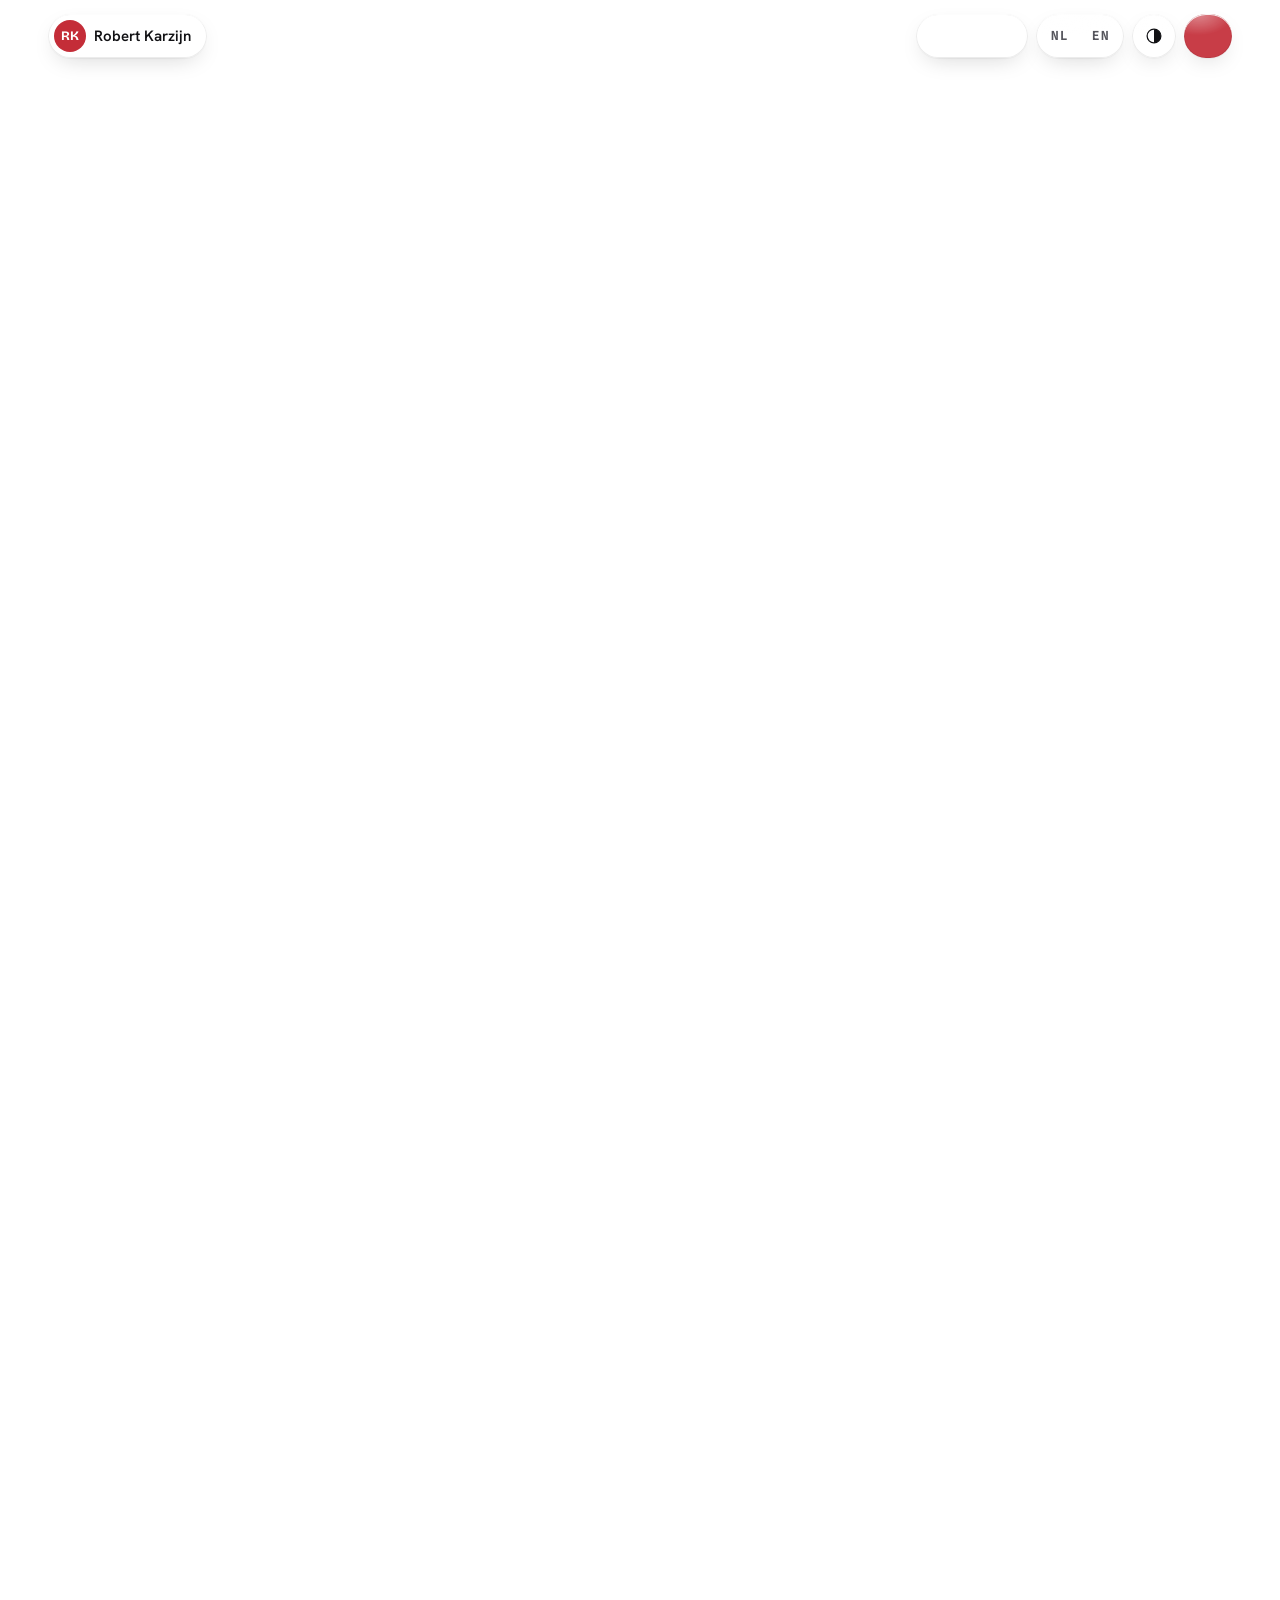
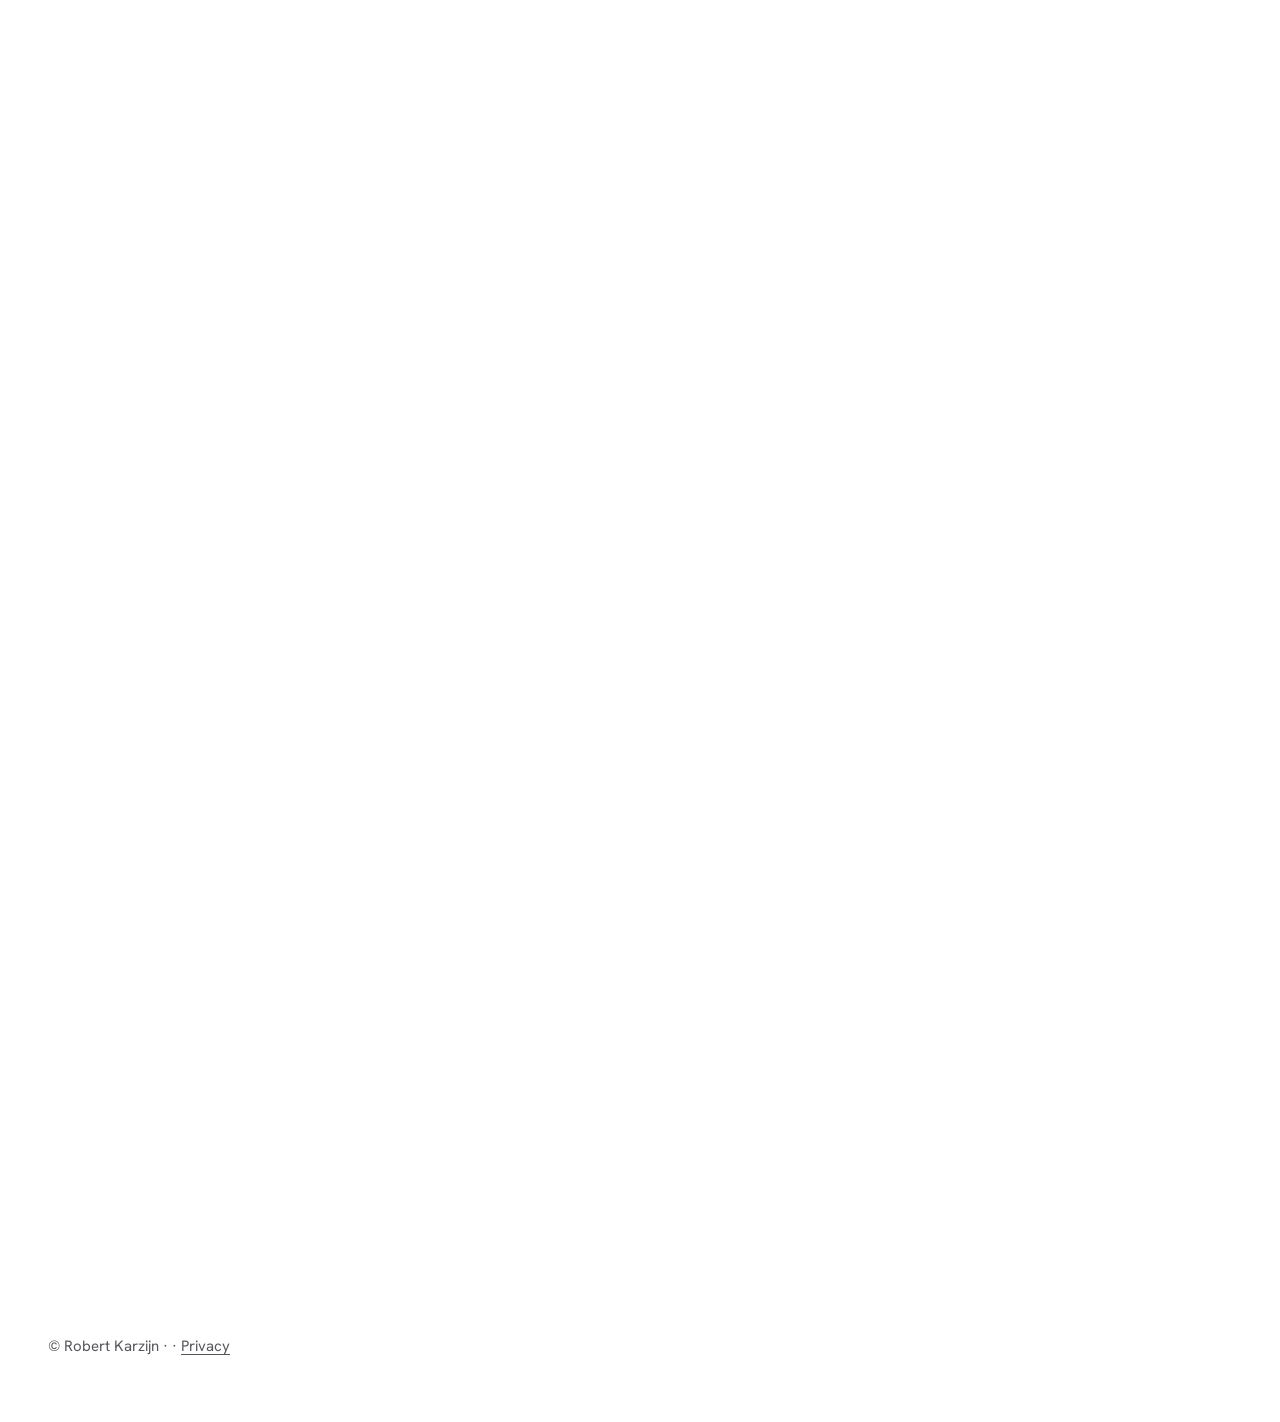
==== commit 4f6e8629: "V3.0 New design system and homepage: glass nav, session hero, bento, stages, sticky projects, ledger" ====
--- a/index.html
+++ b/index.html
@@ -6,13 +6,13 @@
 <title>Robert Karzijn - Human-Computer Interaction & UX-onderzoek</title>
 <meta name="description" content="Goede techniek begint met een goed gesprek. Robert Karzijn, masterstudent Human-Computer Interaction aan de Universiteit Utrecht: onderzoek naar deceptive patterns, interactieontwerp en de winkelvloer bij Amac.">
 <meta name="color-scheme" content="light dark">
-<meta name="theme-color" content="#F6F6F3" media="(prefers-color-scheme: light)">
-<meta name="theme-color" content="#111214" media="(prefers-color-scheme: dark)">
+<meta name="theme-color" content="#FFFFFF" media="(prefers-color-scheme: light)">
+<meta name="theme-color" content="#000000" media="(prefers-color-scheme: dark)">
 <meta property="og:site_name" content="Robert Karzijn">
 <meta property="og:locale" content="nl_NL">
 <meta property="og:locale:alternate" content="en_GB">
 <meta property="og:title" content="Robert Karzijn — Portfolio">
-<meta property="og:description" content="Goede techniek begint met een goed gesprek. Human-Computer Interaction, UX-onderzoek en interactieontwerp.">
+<meta property="og:description" content="Goede techniek begint met een goed gesprek. Masterstudent Human-Computer Interaction: onderzoek naar deceptive patterns, interactieontwerp en de winkelvloer bij Amac.">
 <meta property="og:type" content="website">
 <meta property="og:url" content="https://robertkarzijn.nl/">
 <meta property="og:image" content="https://robertkarzijn.nl/assets/img/og-image.png">
@@ -21,7 +21,7 @@
 <meta property="og:image:alt" content="Robert Karzijn — Human-Computer Interaction & UX-onderzoek">
 <meta name="twitter:card" content="summary_large_image">
 <meta name="twitter:title" content="Robert Karzijn — Portfolio">
-<meta name="twitter:description" content="Goede techniek begint met een goed gesprek. Human-Computer Interaction, UX-onderzoek en interactieontwerp.">
+<meta name="twitter:description" content="Goede techniek begint met een goed gesprek. Masterstudent Human-Computer Interaction: onderzoek naar deceptive patterns, interactieontwerp en de winkelvloer bij Amac.">
 <meta name="twitter:image" content="https://robertkarzijn.nl/assets/img/og-image.png">
 <link rel="canonical" href="https://robertkarzijn.nl/">
 <link rel="icon" type="image/png" sizes="48x48" href="assets/img/favicon-48.png">
@@ -35,7 +35,7 @@
 <link rel="stylesheet" href="assets/css/main.css">
 <link rel="modulepreload" href="assets/js/logic.mjs">
 <script type="module" src="assets/js/app.js"></script>
-<noscript><style>.topbar, main, footer { display: none; }</style></noscript>
+<noscript><style>.bar, main, footer { display: none; }</style></noscript>
 <script type="application/ld+json">
 {
   "@context": "https://schema.org",
@@ -68,12 +68,12 @@
 
 <a class="skip-link" href="#main" data-t="nav.skip"></a>
 
-<header class="topbar">
-  <div class="topbar-inner">
-    <a class="wordmark" href="#main"><span class="wordmark-mark" aria-hidden="true">RK</span><span data-site="name">Robert Karzijn</span></a>
-    <div class="topbar-panel" id="topbarPanel">
-      <nav class="topbar-nav" data-t-aria="nav.label">
-        <ul>
+<header class="bar" id="bar">
+  <div class="bar-inner">
+    <a class="wordmark bar-group" href="#main"><span class="wordmark-mark" aria-hidden="true">RK</span><span data-site="name">Robert Karzijn</span></a>
+    <div class="bar-panel" id="barPanel">
+      <nav class="bar-nav" data-t-aria="nav.label">
+        <ul class="bar-group">
           <li><a href="#over" data-t="nav.about"></a></li>
           <li><a href="#projecten" data-t="nav.projects"></a></li>
           <li><a href="#ervaring" data-t="nav.experience"></a></li>
@@ -81,17 +81,17 @@
         </ul>
       </nav>
       <div class="prefs">
-        <div class="lang-switch" role="group" data-t-aria="nav.lang_group">
+        <div class="seg glass" role="group" data-t-aria="nav.lang_group">
           <button type="button" data-lang="nl" lang="nl">NL</button>
           <button type="button" data-lang="en" lang="en">EN</button>
         </div>
-        <button type="button" class="theme-toggle" id="themeBtn" data-t-aria="nav.theme">
+        <button type="button" class="icon-btn glass" id="themeBtn" data-t-aria="nav.theme">
           <svg viewBox="0 0 24 24" aria-hidden="true"><circle cx="12" cy="12" r="8.25" fill="none" stroke="currentColor" stroke-width="1.5"/><path d="M12 3.75a8.25 8.25 0 0 1 0 16.5z" fill="currentColor"/></svg>
         </button>
       </div>
     </div>
-    <a class="contact-pill" href="#contact" data-t="nav.contact"></a>
-    <button type="button" class="menu-btn" id="menuBtn" aria-expanded="false" aria-controls="topbarPanel" data-t-aria="nav.menu">
+    <a class="pill-cta glass" href="#contact" data-t="nav.contact"></a>
+    <button type="button" class="icon-btn glass menu-btn" id="menuBtn" aria-expanded="false" aria-controls="barPanel" data-t-aria="nav.menu">
       <svg viewBox="0 0 24 24" aria-hidden="true"><path d="M4 8h16M4 16h16" stroke="currentColor" stroke-width="1.75" stroke-linecap="round"/></svg>
     </button>
   </div>
@@ -100,69 +100,79 @@
 <main id="main" tabindex="-1" class="is-loading">
 
 <section class="hero" aria-labelledby="heroTitle">
-  <div class="wrap hero-grid">
-    <div class="hero-head">
-      <p class="label hero-eyebrow" data-t="hero.eyebrow"></p>
-      <h1 id="heroTitle" tabindex="-1" data-t-html="hero.title"></h1>
-    </div>
-    <div class="hero-copy">
-      <p class="hero-sub" data-t="hero.sub"></p>
-      <div class="cta-row">
-        <a class="btn btn-primary" href="#projecten" data-t="hero.cta_projects"></a>
-        <a class="btn btn-ghost" id="cvBtn" download data-t="hero.cta_cv"></a>
-        <a class="btn btn-ghost" id="githubBtn" target="_blank" rel="noopener" data-t="hero.cta_github"></a>
-      </div>
-    </div>
-
-    <!-- What Robert is doing right now: built from the timeline entries that run until "present" -->
-    <aside class="hero-now" aria-labelledby="heroNowTitle">
-      <p class="label" id="heroNowTitle" data-t="hero.now"></p>
-      <ul id="heroNow"></ul>
-    </aside>
-
-    <div class="honest" id="honest">
+  <div class="wrap">
+    <p class="label hero-field" data-t="hero.eyebrow"></p>
+    <h1 class="hero-title" id="heroTitle" tabindex="-1" data-t-html="hero.title"></h1>
+    <div class="hero-body">
+      <div class="hero-copy">
+        <p class="lead" data-t="hero.sub"></p>
+        <div class="actions">
+          <a class="btn btn-primary" href="#projecten" data-t="hero.cta_projects"></a>
+          <a class="btn btn-quiet" id="cvBtn" download data-t="hero.cta_cv"></a>
+          <a class="btn btn-quiet" id="githubBtn" target="_blank" rel="noopener" data-t="hero.cta_github"></a>
+        </div>
+      </div>
+      <!-- What Robert is doing right now: built from the timeline entries that run until "present" -->
+      <aside class="hero-now" aria-labelledby="heroNowTitle">
+        <h2 class="label" id="heroNowTitle" data-t="hero.now"></h2>
+        <ul id="heroNow"></ul>
+      </aside>
+    </div>
+
+    <div class="honest glass" id="honest">
       <span class="honest-dot" aria-hidden="true"></span>
       <p data-t="hero.honest"></p>
-      <button type="button" id="honestBtn" data-t="hero.honest_btn"></button>
-    </div>
-  </div>
+      <button type="button" class="honest-btn" id="honestBtn" data-t="hero.honest_btn"></button>
+    </div>
+  </div>
+
+  <!-- The intro video, framed as an observed session: the coding track names what the cursor does -->
+  <figure class="session wrap" id="session" hidden>
+    <div class="session-stage">
+      <video id="sessionVideo" muted playsinline preload="none" width="1920" height="1080" aria-describedby="sessionLog"></video>
+      <button type="button" class="glass video-btn" id="videoBtn"><svg viewBox="0 0 24 24" aria-hidden="true"><path id="videoIcon" fill="currentColor"/></svg><span id="videoBtnText"></span></button>
+    </div>
+    <figcaption class="session-log">
+      <p class="label" id="sessionTitle" data-t="hero.session_title"></p>
+      <ol id="sessionLog" aria-labelledby="sessionTitle"></ol>
+    </figcaption>
+  </figure>
 </section>
 
 <section id="over" class="sect" aria-labelledby="aboutTitle">
   <div class="wrap">
     <header class="sect-head">
-      <p class="sect-meta"><span class="label" data-t="about.eyebrow"></span></p>
-      <div><h2 id="aboutTitle" data-t="about.title"></h2></div>
-    </header>
-    <div class="sect-body about-grid">
-      <div class="about-text reveal" id="aboutText"></div>
+      <p class="label" data-t="about.eyebrow"></p>
+      <h2 class="headline" id="aboutTitle" data-t="about.title"></h2>
+    </header>
+    <div class="about">
       <figure class="portrait reveal">
-        <img id="portraitImg" width="960" height="1044" data-t-alt="about.portrait_alt" alt="" loading="lazy" decoding="async">
-        <figcaption data-site="name"></figcaption>
+        <img id="portraitImg" src="assets/img/portrait.webp" width="960" height="1044" data-t-alt="about.portrait_alt" alt="" loading="lazy" decoding="async">
       </figure>
-      <dl class="facts reveal" id="aboutFacts"></dl>
-    </div>
-  </div>
-</section>
-
-<section id="hoogtepunten" aria-labelledby="highlightsTitle">
-  <div class="wrap">
-    <header class="sect-head">
-      <p class="sect-meta"><span class="label" data-t="highlights.eyebrow"></span></p>
-      <div>
-        <h2 id="highlightsTitle" data-t="highlights.title"></h2>
-        <p class="lead" data-t="highlights.lead"></p>
-      </div>
-    </header>
-    <div class="highlights" id="highlightsGrid"></div>
+      <div class="about-copy">
+        <div class="about-text reveal" id="aboutText"></div>
+        <dl class="facts reveal" id="aboutFacts"></dl>
+      </div>
+    </div>
+  </div>
+</section>
+
+<section id="hoogtepunten" class="sect sect-alt" aria-labelledby="highlightsTitle">
+  <div class="wrap">
+    <header class="sect-head">
+      <p class="label" data-t="highlights.eyebrow"></p>
+      <h2 class="headline" id="highlightsTitle" data-t="highlights.title"></h2>
+      <p class="lead" data-t="highlights.lead"></p>
+    </header>
+    <div class="bento" id="highlightsGrid"></div>
   </div>
 </section>
 
 <section id="werkwijze" class="sect" aria-labelledby="pillarsTitle">
   <div class="wrap">
     <header class="sect-head">
-      <p class="sect-meta"><span class="label" data-t="pillars.eyebrow"></span></p>
-      <div><h2 id="pillarsTitle" data-t="pillars.title"></h2></div>
+      <p class="label" data-t="pillars.eyebrow"></p>
+      <h2 class="headline" id="pillarsTitle" data-t="pillars.title"></h2>
     </header>
     <ol class="pillars" id="pillarList"></ol>
   </div>
@@ -170,27 +180,25 @@
 
 <div class="interlude-slot" data-slot="0" hidden></div>
 
-<section id="projecten" class="sect band" aria-labelledby="projectsTitle">
-  <div class="wrap">
-    <header class="sect-head">
-      <p class="sect-meta"><span class="label" data-t="projects.eyebrow"></span></p>
-      <div>
-        <h2 id="projectsTitle" data-t="projects.title"></h2>
+<section id="projecten" class="sect stage" aria-labelledby="projectsTitle">
+  <div class="stage-inner">
+    <div class="wrap">
+      <header class="sect-head">
+        <p class="label" data-t="projects.eyebrow"></p>
+        <h2 class="headline" id="projectsTitle" data-t="projects.title"></h2>
         <p class="lead" data-t="projects.lead"></p>
-      </div>
-    </header>
-    <ol class="projects" id="projectsList"></ol>
+      </header>
+      <ol class="projects" id="projectsList"></ol>
+    </div>
   </div>
 </section>
 
 <section id="ervaring" class="sect" aria-labelledby="experienceTitle">
   <div class="wrap">
     <header class="sect-head">
-      <p class="sect-meta"><span class="label" data-t="experience.eyebrow"></span></p>
-      <div>
-        <h2 id="experienceTitle" data-t="experience.title"></h2>
-        <p class="lead" data-t="experience.lead"></p>
-      </div>
+      <p class="label" data-t="experience.eyebrow"></p>
+      <h2 class="headline" id="experienceTitle" data-t="experience.title"></h2>
+      <p class="lead" data-t="experience.lead"></p>
     </header>
     <ol class="ledger" id="timelineList"></ol>
   </div>
@@ -198,21 +206,21 @@
 
 <div class="interlude-slot" data-slot="1" hidden></div>
 
-<section id="vaardigheden" class="sect" aria-labelledby="skillsTitle">
-  <div class="wrap">
-    <header class="sect-head">
-      <p class="sect-meta"><span class="label" data-t="skills.eyebrow"></span></p>
-      <div><h2 id="skillsTitle" data-t="skills.title"></h2></div>
-    </header>
-    <h3 class="label skills-sub" data-t="skills.tools"></h3>
+<section id="vaardigheden" class="sect sect-alt" aria-labelledby="skillsTitle">
+  <div class="wrap">
+    <header class="sect-head">
+      <p class="label" data-t="skills.eyebrow"></p>
+      <h2 class="headline" id="skillsTitle" data-t="skills.title"></h2>
+    </header>
+    <h3 class="sub-label label" data-t="skills.tools"></h3>
     <div class="capabilities" id="capabilityList"></div>
     <div class="skills-extra">
       <div class="reveal">
-        <h3 class="label skills-sub" data-t="skills.soft"></h3>
+        <h3 class="sub-label label" data-t="skills.soft"></h3>
         <ul class="soft-list" id="softList"></ul>
       </div>
       <div class="reveal">
-        <h3 class="label skills-sub" data-t="skills.languages"></h3>
+        <h3 class="sub-label label" data-t="skills.languages"></h3>
         <dl class="lang-table" id="languageList"></dl>
       </div>
     </div>
@@ -222,8 +230,8 @@
 <section id="certificaten" class="sect hidden" aria-labelledby="certTitle">
   <div class="wrap">
     <header class="sect-head">
-      <p class="sect-meta"><span class="label" data-t="certificates.eyebrow"></span></p>
-      <div><h2 id="certTitle" data-t="certificates.title"></h2></div>
+      <p class="label" data-t="certificates.eyebrow"></p>
+      <h2 class="headline" id="certTitle" data-t="certificates.title"></h2>
     </header>
     <ul class="ledger" id="certList"></ul>
   </div>
@@ -231,46 +239,47 @@
 
 <div class="interlude-slot" data-slot="2" hidden></div>
 
-<section id="contact" class="sect band" aria-labelledby="contactTitle">
-  <div class="wrap contact-grid">
-    <div class="contact-intro">
-      <p class="sect-meta"><span class="label" data-t="contact.eyebrow"></span></p>
-      <h2 id="contactTitle" data-t="contact.title"></h2>
-      <p class="lead" data-t="contact.lead"></p>
-      <ul class="contact-socials" id="socialLinks"></ul>
-    </div>
-    <form class="contact-form" id="contactForm" novalidate>
-      <div class="hp-field" aria-hidden="true">
-        <label for="cf-gotcha">Leave this field empty</label>
-        <input id="cf-gotcha" name="_gotcha" type="text" tabindex="-1" autocomplete="off">
-      </div>
-      <div class="field">
-        <label for="cf-name" data-t="contact.name"></label>
-        <input id="cf-name" name="name" type="text" required autocomplete="name">
-      </div>
-      <div class="field">
-        <label for="cf-email" data-t="contact.email"></label>
-        <input id="cf-email" name="email" type="email" required autocomplete="email">
-      </div>
-      <div class="field">
-        <label for="cf-message" data-t="contact.message"></label>
-        <textarea id="cf-message" name="message" rows="6" required></textarea>
-      </div>
-      <button class="btn btn-primary" type="submit" data-t="contact.send"></button>
-      <p class="form-status" id="formStatus" role="status"></p>
-    </form>
+<section id="contact" class="sect stage" aria-labelledby="contactTitle">
+  <div class="stage-inner">
+    <div class="wrap contact">
+      <div class="contact-intro">
+        <p class="label" data-t="contact.eyebrow"></p>
+        <h2 class="headline" id="contactTitle" data-t="contact.title"></h2>
+        <p class="lead" data-t="contact.lead"></p>
+        <ul class="socials" id="socialLinks"></ul>
+      </div>
+      <form class="contact-form" id="contactForm" novalidate>
+        <div class="hp-field" aria-hidden="true">
+          <label for="cf-gotcha">Leave this field empty</label>
+          <input id="cf-gotcha" name="_gotcha" type="text" tabindex="-1" autocomplete="off">
+        </div>
+        <div class="field">
+          <label for="cf-name" data-t="contact.name"></label>
+          <input id="cf-name" name="name" type="text" required autocomplete="name">
+        </div>
+        <div class="field">
+          <label for="cf-email" data-t="contact.email"></label>
+          <input id="cf-email" name="email" type="email" required autocomplete="email">
+        </div>
+        <div class="field">
+          <label for="cf-message" data-t="contact.message"></label>
+          <textarea id="cf-message" name="message" rows="6" required></textarea>
+        </div>
+        <button class="btn btn-primary" type="submit" data-t="contact.send"></button>
+        <p class="form-status" id="formStatus" role="status"></p>
+      </form>
+    </div>
   </div>
 </section>
 
 </main>
 
-<footer>
-  <div class="wrap">
-    <div>© <span id="year"></span> <span data-site="name">Robert Karzijn</span> · <span data-t="footer.location"></span> · <a href="privacy.html">Privacy</a></div>
-    <div class="foot-note" data-t="footer.note"></div>
+<footer class="foot">
+  <div class="wrap">
+    <p>© <span id="year"></span> <span data-site="name">Robert Karzijn</span> · <span data-t="footer.location"></span> · <a href="privacy.html" data-keep-lang>Privacy</a></p>
+    <p class="foot-note" data-t="footer.note"></p>
   </div>
 </footer>
-
 
 </body>
 </html>
--- a/assets/css/tokens.css
+++ b/assets/css/tokens.css
@@ -1,7 +1,7 @@
 /* =============================================================
    DESIGN TOKENS — change the entire visual identity here.
-   Fonts, colours, type and spacing scales, radii and motion are
-   defined only in this file; main.css only refers to them.
+   Fonts, colours, type and spacing scales, radii, materials and
+   motion are defined only in this file; main.css only refers to them.
    ============================================================= */
 
 /* ---------- Fonts (self-hosted, OFL — see assets/fonts/LICENSE-OFL.txt) ---------- */
@@ -25,54 +25,68 @@
 :root {
   color-scheme: light;
 
-  /* Colours — light theme (the paper) */
-  --bg: #F6F6F3;
-  --surface: #FFFFFF;
-  --ink: #131417;
-  --muted: #5B5F67;
-  --line: #E2E2DC;
-  --line-strong: #C9C9C2;
-  --accent: #E23C46;          /* brand red: large text, underlines, numerals, dots */
-  --accent-strong: #C42D38;   /* the same red, deepened to pass WCAG AA for small text and behind white text */
-  --accent-contrast: #FFFFFF; /* text on a filled accent */
-  --accent-soft: #FCEDEE;
-  --ok: #1E7A46;
+  /* ---------- Colour roles: light ---------- */
+  --canvas: #FFFFFF;          /* page ground */
+  --canvas-alt: #F4F4F6;      /* alternate sections and flat tiles */
+  --ink: #111114;             /* text */
+  --ink-muted: #55555C;       /* secondary text, 7.4:1 on white */
+  --hairline: #E3E3E8;
+  --hairline-strong: #C8C8CF;
+  --accent: #E23C46;          /* brand red: large text, underline, numerals, dots */
+  --accent-strong: #C42D38;   /* the same red, deepened to pass AA for small text and behind white text */
+  --on-accent: #FFFFFF;       /* text on a red fill */
+  --ok: #1D7A45;
   --err: #B42318;
 
-  /* Ink band — the dark sections (projects, contact). Dark in both themes. */
-  --band-bg: #131417;
-  --band-surface: #1B1C20;
-  --band-ink: #EDEDEA;
-  --band-muted: #A4A8AF;
-  --band-line: #2B2D32;
-  --band-line-strong: #3E4047;
-  --band-accent: #FF5C63;
-  --band-accent-contrast: #0E0F12;
-  --band-ok: #6FD49A;
-  --band-err: #FF9C93;
+  /* Stage: the dark bands (projects, contact). Dark in both themes; in dark mode it lifts above the page. */
+  --stage: #0B0B0D;
+  --stage-raised: #18181B;    /* inputs and tiles on the stage */
+  --stage-ink: #F4F4F6;
+  --stage-muted: #A3A3AB;     /* 8:1 on the stage */
+  --stage-hairline: #2A2A2F;
+  --stage-hairline-strong: #44444B;
+  --stage-accent: #FF5C63;    /* red on dark: 6.3:1 */
+  --stage-on-accent: #0B0B0D;
+  --stage-ok: #6FD49A;
+  --stage-err: #FF9C93;
 
-  /* Effects */
-  --shadow-window: 0 1px 2px rgba(19, 20, 23, .06), 0 18px 48px -12px rgba(19, 20, 23, .18);
-  --focus-ring: 2px solid var(--accent);
+  /* ---------- Materials: Liquid Glass, only on the functional layer ---------- */
+  --glass-tint: rgba(255, 255, 255, .72);         /* behind nav text: keeps ink at AA over any band */
+  --glass-tint-strong: rgba(255, 255, 255, .86);  /* small controls */
+  --glass-blur: blur(20px) saturate(170%);
+  --glass-edge: inset 0 1px 0 rgba(255, 255, 255, .9), inset 0 0 0 1px rgba(17, 17, 20, .08);
+  --glass-shadow: 0 1px 1px rgba(17, 17, 20, .04), 0 8px 24px -10px rgba(17, 17, 20, .22);
+  --glass-solid: #FFFFFF;     /* reduced transparency, increased contrast, no backdrop-filter */
+  --glass-solid-border: #8A8A92;
+  --glass-highlight: rgba(255, 255, 255, .55);    /* the light that follows the pointer */
 
-  /* Typography */
+  /* ---------- Shadows ---------- */
+  --shadow-media: 0 1px 2px rgba(17, 17, 20, .06), 0 24px 60px -24px rgba(17, 17, 20, .28);
+
+  /* ---------- Typography ---------- */
   --font-display: "Bricolage Grotesque", system-ui, sans-serif;
   --font-body: "Hanken Grotesk", system-ui, sans-serif;
   --font-mono: "Spline Sans Mono", ui-monospace, monospace;
-  --fs-xs: 12.5px;   /* mono labels */
-  --fs-sm: 15px;
-  --fs-body: 17px;
-  --fs-lg: 19px;
-  --fs-h3: clamp(20px, 1.6vw + 12px, 26px);
-  --fs-h2: clamp(34px, 4.2vw + 14px, 60px);
-  --fs-h1: clamp(42px, 6vw + 14px, 92px);
-  --fs-figure: clamp(44px, 4vw + 20px, 72px); /* big numerals */
-  --lh-body: 1.65;
-  --lh-tight: 1.04;
-  --tracking-display: -.025em;
-  --tracking-label: .08em;
 
-  /* Spacing scale */
+  /* Seven sizes, no more */
+  --fs-label: 12.5px;                               /* mono labels, uppercase */
+  --fs-small: 15px;
+  --fs-body: 17.5px;
+  --fs-lead: clamp(19px, 1rem + .55vw, 25px);
+  --fs-title: clamp(24px, 1rem + 1.35vw, 38px);
+  --fs-headline: clamp(40px, 1.2rem + 4.6vw, 92px);
+  --fs-hero: clamp(46px, 1rem + 6.6vw, 124px);
+
+  --lh-body: 1.6;
+  --lh-lead: 1.42;
+  --lh-title: 1.12;
+  --lh-display: 1;
+  --track-hero: -.04em;
+  --track-headline: -.035em;
+  --track-title: -.02em;
+  --track-label: .07em;
+
+  /* ---------- Spacing: 4-px base ---------- */
   --space-1: 4px;
   --space-2: 8px;
   --space-3: 12px;
@@ -82,66 +96,91 @@
   --space-7: 48px;
   --space-8: 64px;
   --space-9: 96px;
-  --section-gap: clamp(72px, 7vw, 112px);
+  --space-10: 128px;
+  --section-pad: clamp(88px, 12vw, 176px);
 
-  /* Shape & layout */
-  --radius: 14px;
-  --radius-sm: 8px;
+  /* ---------- Layout ---------- */
+  --maxw: 1280px;
+  --measure: 980px;           /* reading width for narrative */
+  --gutter: clamp(20px, 4vw, 48px);
+  --nav-h: 60px;
+
+  /* ---------- Shape ---------- */
+  --radius-sm: 10px;
+  --radius: 18px;
+  --radius-lg: 28px;
   --radius-pill: 999px;
-  --maxw: 1200px;
-  --gutter: clamp(16px, 4vw, 40px);
-  --nav-h: 64px;
-  --rail: 200px;      /* left margin column of section heads (labels) */
-  --rail-gap: clamp(24px, 4vw, 64px);
 
-  /* Motion */
-  --ease: cubic-bezier(.2, .7, .2, 1);
-  --dur-fast: .18s;
-  --dur: .45s;
-  --dur-slow: .8s;
+  /* ---------- Motion ---------- */
+  --ease-settle: cubic-bezier(.22, 1, .36, 1);      /* arrivals: close to a critically damped spring */
+  --ease-exit: cubic-bezier(.4, 0, 1, 1);
+  --dur-press: .12s;
+  --dur-state: .22s;
+  --dur-reveal: .48s;
+  --dur-scale: .72s;
 }
 
-/* Dark theme. It follows the system unless the visitor picked a theme with the toggle,
+/* A critically damped spring (no overshoot) where linear() is supported; the cubic-bezier above is the fallback */
+@supports (transition-timing-function: linear(0, 1)) {
+  :root {
+    --ease-settle: linear(0, .068, .209, .364, .507, .627, .723, .797, .853, .895, .925, .947, .963, .974, .982, .987, .991, .994, .996, .997, 1);
+  }
+}
+
+/* ---------- Dark theme ----------
+   It follows the system unless the visitor picked a theme with the toggle,
    so the same values appear twice: once for the media query, once for the explicit choice. */
 @media (prefers-color-scheme: dark) {
   :root:not([data-theme="light"]) {
     color-scheme: dark;
-    --bg: #111214;
-    --surface: #18191C;
-    --ink: #ECECE8;
-    --muted: #A2A6AD;
-    --line: #26282C;
-    --line-strong: #3A3C42;
+    --canvas: #000000;
+    --canvas-alt: #121214;
+    --ink: #F4F4F6;
+    --ink-muted: #A3A3AB;
+    --hairline: #26262A;
+    --hairline-strong: #3C3C42;
     --accent: #FF5C63;
     --accent-strong: #FF5C63;
-    --accent-contrast: #0E0F12;
-    --accent-soft: #2A1D1F;
+    --on-accent: #0B0B0D;
     --ok: #6FD49A;
     --err: #FF9C93;
-    --band-bg: #08090A;
-    --band-surface: #111214;
-    --band-line: #222428;
-    --band-line-strong: #34363C;
-    --shadow-window: 0 1px 2px rgba(0, 0, 0, .4), 0 18px 48px -12px rgba(0, 0, 0, .6);
+    --stage: #1A1A1D;
+    --stage-raised: #242428;
+    --stage-hairline: #313136;
+    --stage-hairline-strong: #4A4A51;
+    --glass-tint: rgba(22, 22, 25, .68);
+    --glass-tint-strong: rgba(34, 34, 38, .82);
+    --glass-edge: inset 0 1px 0 rgba(255, 255, 255, .14), inset 0 0 0 1px rgba(255, 255, 255, .08);
+    --glass-shadow: 0 1px 1px rgba(0, 0, 0, .3), 0 10px 28px -10px rgba(0, 0, 0, .7);
+    --glass-solid: #1C1C1F;
+    --glass-solid-border: #8E8E96;
+    --glass-highlight: rgba(255, 255, 255, .12);
+    --shadow-media: 0 1px 2px rgba(0, 0, 0, .5), 0 24px 60px -24px rgba(0, 0, 0, .8);
   }
 }
 :root[data-theme="dark"] {
   color-scheme: dark;
-  --bg: #111214;
-  --surface: #18191C;
-  --ink: #ECECE8;
-  --muted: #A2A6AD;
-  --line: #26282C;
-  --line-strong: #3A3C42;
+  --canvas: #000000;
+  --canvas-alt: #121214;
+  --ink: #F4F4F6;
+  --ink-muted: #A3A3AB;
+  --hairline: #26262A;
+  --hairline-strong: #3C3C42;
   --accent: #FF5C63;
   --accent-strong: #FF5C63;
-  --accent-contrast: #0E0F12;
-  --accent-soft: #2A1D1F;
+  --on-accent: #0B0B0D;
   --ok: #6FD49A;
   --err: #FF9C93;
-  --band-bg: #08090A;
-  --band-surface: #111214;
-  --band-line: #222428;
-  --band-line-strong: #34363C;
-  --shadow-window: 0 1px 2px rgba(0, 0, 0, .4), 0 18px 48px -12px rgba(0, 0, 0, .6);
+  --stage: #1A1A1D;
+  --stage-raised: #242428;
+  --stage-hairline: #313136;
+  --stage-hairline-strong: #4A4A51;
+  --glass-tint: rgba(22, 22, 25, .68);
+  --glass-tint-strong: rgba(34, 34, 38, .82);
+  --glass-edge: inset 0 1px 0 rgba(255, 255, 255, .14), inset 0 0 0 1px rgba(255, 255, 255, .08);
+  --glass-shadow: 0 1px 1px rgba(0, 0, 0, .3), 0 10px 28px -10px rgba(0, 0, 0, .7);
+  --glass-solid: #1C1C1F;
+  --glass-solid-border: #8E8E96;
+  --glass-highlight: rgba(255, 255, 255, .12);
+  --shadow-media: 0 1px 2px rgba(0, 0, 0, .5), 0 24px 60px -24px rgba(0, 0, 0, .8);
 }
--- a/assets/css/main.css
+++ b/assets/css/main.css
@@ -1,462 +1,520 @@
-/* Component styles. Every colour, font, size and duration comes from tokens.css. */
+/* Component styles. Every colour, font, size, radius and duration comes from tokens.css. */
 
 /* ---------- Base ---------- */
 * { margin: 0; padding: 0; box-sizing: border-box; }
-html { scroll-behavior: smooth; scroll-padding-top: var(--nav-h); -webkit-text-size-adjust: 100%; }
+html { scroll-padding-top: calc(var(--nav-h) + var(--space-5)); -webkit-text-size-adjust: 100%; }
 body {
-  background: var(--bg); color: var(--ink);
+  background: var(--canvas); color: var(--ink);
   font-family: var(--font-body); font-size: var(--fs-body); line-height: var(--lh-body);
   -webkit-font-smoothing: antialiased; text-rendering: optimizeLegibility;
-}
-::selection { background: var(--accent-strong); color: var(--accent-contrast); }
-a { color: inherit; }
-img { max-width: 100%; height: auto; display: block; }
-button { font: inherit; color: inherit; }
-:focus-visible { outline: var(--focus-ring); outline-offset: 3px; }
-main:focus { outline: none; } /* focused only as the skip-link target */
-/* Until app.js has rendered the content once: appear in one go instead of shifting the layout */
-main.is-loading { visibility: hidden; }
+  font-variant-numeric: tabular-nums; /* years and periods line up */
+}
+::selection { background: var(--accent-strong); color: var(--on-accent); }
+a { color: inherit; text-underline-offset: .2em; text-decoration-thickness: 1px; }
+img, video { max-width: 100%; height: auto; display: block; }
+button { font: inherit; color: inherit; cursor: pointer; }
+input, textarea { font: inherit; color: inherit; caret-color: var(--accent); }
+:focus-visible { outline: 2px solid var(--accent-strong); outline-offset: 3px; border-radius: 4px; }
+main:focus, h1:focus { outline: none; } /* focused only as skip-link / dismissal targets */
+main.is-loading { visibility: hidden; } /* until app.js has rendered once: appear in one go instead of shifting */
 
 .wrap { max-width: var(--maxw); margin: 0 auto; padding: 0 var(--gutter); }
-section { padding: var(--section-gap) 0; }
-.hidden { display: none !important; }
-[hidden] { display: none !important; } /* components that set display (e.g. .honest is flex) must still hide */
+.hidden, [hidden] { display: none !important; } /* components that set display must still hide */
 .sr-only {
   position: absolute; width: 1px; height: 1px; padding: 0; margin: -1px;
   overflow: hidden; clip: rect(0 0 0 0); white-space: nowrap; border: 0;
 }
 .skip-link {
-  position: absolute; left: var(--space-4); top: var(--space-3); z-index: 100;
-  background: var(--ink); color: var(--bg); padding: var(--space-2) var(--space-4);
+  position: fixed; left: var(--space-4); top: var(--space-3); z-index: 100;
+  background: var(--ink); color: var(--canvas); padding: var(--space-2) var(--space-4);
   border-radius: var(--radius-sm); font-weight: 600; text-decoration: none;
   transform: translateY(-200%);
 }
 .skip-link:focus { transform: none; }
-.load-error { padding: var(--space-9) var(--gutter); text-align: center; }
+.load-error { padding: var(--space-10) var(--gutter); text-align: center; }
 .noscript { max-width: 60ch; margin: 0 auto; padding: var(--space-8) var(--gutter); }
-.noscript p + p { margin-top: var(--space-4); color: var(--muted); }
-
-/* Small mono label, used for eyebrows, meta lines and captions */
+.noscript p + p { margin-top: var(--space-4); color: var(--ink-muted); }
+
+/* ---------- Type roles ---------- */
 .label {
-  font-family: var(--font-mono); font-size: var(--fs-xs); font-weight: 500;
-  letter-spacing: var(--tracking-label); text-transform: uppercase; color: var(--muted);
-}
-
-/* ---------- Buttons ---------- */
+  font-family: var(--font-mono); font-size: var(--fs-label); font-weight: 500;
+  letter-spacing: var(--track-label); text-transform: uppercase; color: var(--ink-muted); line-height: 1.4;
+}
+.headline {
+  font-family: var(--font-display); font-size: var(--fs-headline); font-weight: 650;
+  letter-spacing: var(--track-headline); line-height: 1.02; text-wrap: balance; max-width: 16ch;
+}
+.title {
+  font-family: var(--font-display); font-size: var(--fs-title); font-weight: 600;
+  letter-spacing: var(--track-title); line-height: var(--lh-title); text-wrap: balance;
+}
+.lead { font-size: var(--fs-lead); line-height: var(--lh-lead); color: var(--ink-muted); max-width: 40ch; text-wrap: pretty; }
+p { text-wrap: pretty; }
+
+/* ---------- Liquid Glass: the functional layer only ----------
+   Translucent material that floats over the content: a blur with a little saturation, a fine light edge
+   that suggests thickness, a soft shadow, and a highlight that follows hover and press.
+   Solid whenever transparency could hurt legibility or isn't supported (see the fallbacks below). */
+.glass {
+  position: relative; isolation: isolate;
+  background: var(--glass-tint-strong);
+  -webkit-backdrop-filter: var(--glass-blur); backdrop-filter: var(--glass-blur);
+  box-shadow: var(--glass-edge), var(--glass-shadow);
+  transition: background-color var(--dur-state) var(--ease-settle), transform var(--dur-press) var(--ease-settle), box-shadow var(--dur-state);
+}
+.glass::before { /* the light catching the edge; it brightens and shifts on hover */
+  content: ""; position: absolute; inset: 0; border-radius: inherit; pointer-events: none; z-index: -1;
+  background: radial-gradient(120% 80% at 30% 0%, var(--glass-highlight), transparent 60%);
+  opacity: .7; transition: opacity var(--dur-state), background-position var(--dur-state);
+}
+@media (hover: hover) {
+  a.glass:hover::before, button.glass:hover::before { opacity: 1; background: radial-gradient(120% 90% at 50% 0%, var(--glass-highlight), transparent 70%); }
+}
+a.glass:active, button.glass:active { transform: scale(.97); }
+@supports not ((backdrop-filter: blur(1px)) or (-webkit-backdrop-filter: blur(1px))) {
+  .glass, .bar-group, .bar-panel { background: var(--glass-solid); }
+}
+@media (prefers-reduced-transparency: reduce) {
+  .glass, .bar-group, .bar-panel { background: var(--glass-solid); -webkit-backdrop-filter: none; backdrop-filter: none; }
+  .glass::before { display: none; }
+}
+@media (prefers-contrast: more) {
+  .glass, .bar-group, .bar-panel {
+    background: var(--glass-solid); -webkit-backdrop-filter: none; backdrop-filter: none;
+    box-shadow: 0 0 0 1.5px var(--glass-solid-border);
+  }
+  .glass::before { display: none; }
+}
+
+/* ---------- Buttons and links ---------- */
 .btn {
-  display: inline-flex; align-items: center; gap: var(--space-2); text-decoration: none;
-  font-family: var(--font-body); font-weight: 600; font-size: 16px; line-height: 1.2;
-  border-radius: var(--radius-pill); padding: 13px 22px; border: 1px solid transparent; background: none; cursor: pointer;
-  transition: background var(--dur-fast), border-color var(--dur-fast), color var(--dur-fast);
-}
-.btn-primary { background: var(--ink); color: var(--bg); }
-.btn-primary:hover { background: var(--accent-strong); color: var(--accent-contrast); }
-.btn-ghost { border-color: var(--line-strong); color: var(--ink); }
-.btn-ghost:hover { border-color: var(--ink); }
-
-/* ---------- Top bar ---------- */
-.topbar {
-  position: sticky; top: 0; z-index: 50;
-  background: color-mix(in srgb, var(--bg) 88%, transparent);
-  backdrop-filter: saturate(1.4) blur(14px); -webkit-backdrop-filter: saturate(1.4) blur(14px);
-  border-bottom: 1px solid var(--line);
-}
-.topbar-inner {
-  max-width: var(--maxw); margin: 0 auto; padding: 0 var(--gutter); height: var(--nav-h);
-  display: flex; align-items: center; gap: var(--space-5);
+  display: inline-flex; align-items: center; justify-content: center; gap: var(--space-2);
+  min-height: 46px; padding: 0 var(--space-5); border-radius: var(--radius-pill);
+  font-weight: 600; font-size: var(--fs-small); text-decoration: none; border: 0; white-space: nowrap;
+  transition: background-color var(--dur-state) var(--ease-settle), color var(--dur-state), transform var(--dur-press) var(--ease-settle), box-shadow var(--dur-state);
+}
+.btn:active { transform: scale(.97); }
+.btn-primary { background: var(--accent-strong); color: var(--on-accent); }
+@media (hover: hover) { .btn-primary:hover { background: var(--ink); color: var(--canvas); } }
+.btn-quiet { background: var(--canvas-alt); color: var(--ink); box-shadow: inset 0 0 0 1px var(--hairline); }
+@media (hover: hover) { .btn-quiet:hover { box-shadow: inset 0 0 0 1px var(--ink); } }
+.btn:disabled { opacity: .5; cursor: progress; }
+.text-link {
+  display: inline-flex; align-items: center; gap: .3em; min-height: 44px;
+  font-weight: 600; text-decoration: none; color: var(--ink);
+}
+.text-link:hover { text-decoration: underline; }
+
+/* ---------- Navigation: floating glass groups ---------- */
+.bar {
+  position: fixed; top: 0; left: 0; right: 0; z-index: 50; pointer-events: none;
+  padding: var(--space-3) var(--gutter) 0;
+  transition: transform var(--dur-reveal) var(--ease-settle);
+}
+.bar.tucked { transform: translateY(calc(-100% - var(--space-3))); transition-timing-function: var(--ease-exit); transition-duration: calc(var(--dur-reveal) * .65); }
+.bar-inner {
+  max-width: calc(var(--maxw) - 2 * var(--gutter) + 2 * var(--space-3)); margin: 0 auto;
+  display: flex; align-items: center; gap: var(--space-2); height: 48px;
+}
+.bar-inner > *, .bar-panel > * { pointer-events: auto; }
+.bar-group, .bar-panel { /* glass without its own button behaviour */
+  background: var(--glass-tint);
+  -webkit-backdrop-filter: var(--glass-blur); backdrop-filter: var(--glass-blur);
+  box-shadow: var(--glass-edge), var(--glass-shadow);
 }
 .wordmark {
-  display: flex; align-items: center; gap: 10px; text-decoration: none; white-space: nowrap;
-  font-family: var(--font-display); font-weight: 650; font-size: 18px; letter-spacing: -.01em;
+  display: inline-flex; align-items: center; gap: var(--space-2); height: 44px; padding: 0 var(--space-4) 0 6px;
+  border-radius: var(--radius-pill); text-decoration: none; font-weight: 600; font-size: var(--fs-small);
 }
 .wordmark-mark {
-  width: 28px; height: 28px; border-radius: 7px; display: grid; place-items: center;
-  background: var(--ink); color: var(--bg);
-  font-family: var(--font-mono); font-size: 11px; font-weight: 600; letter-spacing: .02em;
-}
-.topbar-panel { margin-left: auto; display: flex; align-items: center; gap: var(--space-6); }
-.topbar-nav ul { list-style: none; display: flex; gap: var(--space-5); }
-.topbar-nav a {
-  text-decoration: none; font-size: var(--fs-sm); font-weight: 500; color: var(--muted);
-  transition: color var(--dur-fast);
-}
-.topbar-nav a:hover { color: var(--ink); }
+  display: grid; place-items: center; width: 32px; height: 32px; border-radius: 50%;
+  background: var(--accent-strong); color: var(--on-accent);
+  font-family: var(--font-display); font-size: 13px; font-weight: 700; letter-spacing: -.02em;
+}
+.bar-panel { /* desktop: one row of links, then the preferences */
+  display: flex; align-items: center; gap: var(--space-2); margin-left: auto;
+  background: none; box-shadow: none; -webkit-backdrop-filter: none; backdrop-filter: none;
+}
+.bar-nav ul {
+  list-style: none; display: flex; align-items: center; height: 44px; padding: 0 var(--space-2);
+  border-radius: var(--radius-pill);
+}
+.bar-nav a {
+  display: inline-flex; align-items: center; height: 36px; padding: 0 var(--space-3);
+  border-radius: var(--radius-pill); text-decoration: none; font-size: var(--fs-small); font-weight: 500;
+  transition: background-color var(--dur-state);
+}
+.bar-nav a:hover { background: var(--glass-highlight); }
 .prefs { display: flex; align-items: center; gap: var(--space-2); }
-.lang-switch { display: inline-flex; border: 1px solid var(--line-strong); border-radius: var(--radius-pill); padding: 2px; }
-.lang-switch button {
-  font-family: var(--font-mono); font-size: 12px; font-weight: 500; letter-spacing: .04em;
-  border: 0; background: none; color: var(--muted); padding: 5px 10px; border-radius: var(--radius-pill); cursor: pointer;
-}
-.lang-switch button:hover { color: var(--ink); }
-.lang-switch button[aria-pressed="true"] { background: var(--ink); color: var(--bg); }
-.theme-toggle, .menu-btn {
-  width: 36px; height: 36px; display: grid; place-items: center; cursor: pointer;
-  border: 1px solid var(--line-strong); border-radius: 50%; background: none; color: var(--ink);
-  transition: border-color var(--dur-fast);
-}
-.theme-toggle:hover, .menu-btn:hover { border-color: var(--ink); }
-.theme-toggle svg, .menu-btn svg { width: 18px; height: 18px; }
-.theme-toggle svg { transition: transform var(--dur) var(--ease); }
-.theme-toggle[aria-pressed="true"] svg { transform: rotate(180deg); }
-.contact-pill {
-  background: var(--accent-strong); color: var(--accent-contrast); text-decoration: none; white-space: nowrap;
-  font-weight: 600; font-size: var(--fs-sm); padding: 8px 18px; border-radius: var(--radius-pill);
-  transition: background var(--dur-fast), color var(--dur-fast);
-}
-.contact-pill:hover { background: var(--ink); color: var(--bg); }
+.seg { display: inline-flex; padding: 3px; height: 44px; border-radius: var(--radius-pill); align-items: center; }
+.seg button {
+  height: 38px; min-width: 40px; padding: 0 var(--space-3); border: 0; border-radius: var(--radius-pill);
+  background: none; font-family: var(--font-mono); font-size: 12.5px; font-weight: 600; letter-spacing: .04em; color: var(--ink-muted);
+  transition: background-color var(--dur-state) var(--ease-settle), color var(--dur-state);
+}
+.seg button[aria-pressed="true"] { background: var(--ink); color: var(--canvas); }
+.icon-btn {
+  display: inline-grid; place-items: center; width: 44px; height: 44px; border-radius: 50%; border: 0;
+}
+.icon-btn svg { width: 20px; height: 20px; }
+.pill-cta {
+  display: inline-flex; align-items: center; height: 44px; padding: 0 var(--space-5); border-radius: var(--radius-pill);
+  text-decoration: none; font-weight: 600; font-size: var(--fs-small);
+  background: color-mix(in srgb, var(--accent-strong) 92%, transparent); color: var(--on-accent);
+}
+@media (hover: hover) { .pill-cta:hover { background: var(--accent-strong); } }
 .menu-btn { display: none; }
-.menu-btn[aria-expanded="true"] { background: var(--ink); color: var(--bg); border-color: var(--ink); }
-
-/* The bar holds links, language, theme and Contact down to ~980px (Dutch labels are the longest) */
-@media (max-width: 980px) {
-  .wordmark [data-site] { font-size: 17px; }
-  .menu-btn { display: grid; }
-  .contact-pill { margin-left: auto; }
-  .topbar-panel {
-    display: none; position: absolute; top: 100%; left: 0; right: 0; margin: 0;
-    flex-direction: column; align-items: stretch; gap: var(--space-5);
-    background: var(--bg); border-bottom: 1px solid var(--line);
-    padding: var(--space-2) var(--gutter) var(--space-5);
-    max-height: calc(100svh - var(--nav-h)); overflow-y: auto;
+
+/* Below 900px (keep in sync with app.js): links and preferences fold into a glass sheet under the menu button */
+@media (max-width: 900px) {
+  .menu-btn { display: inline-grid; }
+  .pill-cta { margin-left: auto; }
+  .bar-panel {
+    position: absolute; top: calc(100% + var(--space-2)); left: var(--gutter); right: var(--gutter);
+    flex-direction: column; align-items: stretch; gap: var(--space-4); padding: var(--space-4);
+    border-radius: var(--radius-lg); margin: 0;
+    background: var(--glass-tint-strong); box-shadow: var(--glass-edge), var(--glass-shadow);
+    -webkit-backdrop-filter: var(--glass-blur); backdrop-filter: var(--glass-blur);
+    opacity: 0; visibility: hidden; transform: translateY(-8px) scale(.98); transform-origin: top right;
+    transition: opacity var(--dur-state) var(--ease-exit), transform var(--dur-state) var(--ease-exit), visibility 0s var(--dur-state);
   }
-  .topbar-panel.open { display: flex; }
-  .topbar-nav ul { flex-direction: column; gap: 0; }
-  .topbar-nav a {
-    display: block; padding: 14px 0; border-bottom: 1px solid var(--line);
-    font-family: var(--font-display); font-size: 22px; font-weight: 600; color: var(--ink);
+  .bar-panel.open {
+    opacity: 1; visibility: visible; transform: none;
+    transition: opacity var(--dur-state) var(--ease-settle), transform var(--dur-reveal) var(--ease-settle), visibility 0s;
   }
-  .prefs { gap: var(--space-3); }
-}
-
-/* ---------- Footer ---------- */
-footer { border-top: 1px solid var(--line); padding: var(--space-6) 0 var(--space-7); color: var(--muted); font-size: 14px; }
-footer .wrap { display: flex; justify-content: space-between; gap: var(--space-4); flex-wrap: wrap; }
-footer .foot-note { font-family: var(--font-mono); font-size: var(--fs-xs); }
+  .bar-nav ul { flex-direction: column; align-items: stretch; height: auto; padding: 0; background: none; box-shadow: none; -webkit-backdrop-filter: none; backdrop-filter: none; }
+  .bar-nav a { height: 48px; font-size: var(--fs-lead); font-family: var(--font-display); font-weight: 600; padding: 0 var(--space-3); }
+  .prefs { justify-content: space-between; padding-top: var(--space-3); border-top: 1px solid var(--hairline); }
+  .prefs .glass { box-shadow: inset 0 0 0 1px var(--hairline); background: transparent; -webkit-backdrop-filter: none; backdrop-filter: none; }
+}
+@media (max-width: 370px) { .wordmark > span:last-child { display: none; } .wordmark { padding-right: 6px; } }
 
 /* ---------- Hero ---------- */
-.hero { padding: clamp(56px, 8vw, 112px) 0 var(--section-gap); }
-.hero-grid {
-  display: grid; grid-template-columns: minmax(0, 1fr) minmax(0, 340px); column-gap: clamp(32px, 6vw, 96px);
-  grid-template-areas: "head head" "copy now" "note now";
-  grid-template-rows: auto auto 1fr;
-}
-.hero-head { grid-area: head; margin-bottom: clamp(32px, 4vw, 56px); }
-.hero-eyebrow { margin-bottom: var(--space-5); }
-.hero h1 {
-  font-family: var(--font-display); font-weight: 600; letter-spacing: var(--tracking-display);
-  font-size: var(--fs-h1); line-height: var(--lh-tight);
-}
-.hero h1:focus { outline: none; }
-.hero h1 em { font-style: normal; color: var(--accent); position: relative; white-space: nowrap; }
-/* The drawn underline: draws once on load, sits still under reduced motion */
-.hero h1 em::after {
-  content: ""; position: absolute; left: 0; right: 0; bottom: -.02em; height: .08em;
-  background: currentColor; border-radius: var(--radius-pill); transform-origin: left;
-  animation: underline-draw var(--dur-slow) .35s var(--ease) both;
-}
-@keyframes underline-draw { from { transform: scaleX(0); } }
-.hero-copy { grid-area: copy; }
-.hero-sub { font-size: var(--fs-lg); color: var(--muted); max-width: 58ch; margin-bottom: var(--space-6); }
-.cta-row { display: flex; gap: var(--space-3); flex-wrap: wrap; }
-
-/* Right now: the current roles, in a quiet column beside the intro */
-.hero-now { grid-area: now; align-self: start; border-left: 1px solid var(--line-strong); padding-left: var(--space-5); }
-.hero-now .label { margin-bottom: var(--space-3); }
+.hero { padding: calc(var(--nav-h) + clamp(32px, 6vw, 88px)) 0 var(--section-pad); }
+.hero-field { margin-bottom: var(--space-5); }
+.hero-title {
+  font-family: var(--font-display); font-size: var(--fs-hero); font-weight: 650;
+  letter-spacing: var(--track-hero); line-height: var(--lh-display); text-wrap: balance;
+}
+.hero-title em { font-style: normal; color: var(--accent); position: relative; white-space: nowrap; }
+/* The drawn underline: a hand-drawn stroke that draws once on load, sits still under reduced motion */
+.hero-title em::after {
+  content: ""; position: absolute; left: -.02em; right: -.04em; bottom: -.1em; height: .16em;
+  background: currentColor;
+  -webkit-mask: url("data:image/svg+xml,%3Csvg xmlns='http://www.w3.org/2000/svg' viewBox='0 0 200 16' preserveAspectRatio='none'%3E%3Cpath d='M3 11C40 6 95 4 197 7' fill='none' stroke='black' stroke-width='5' stroke-linecap='round'/%3E%3C/svg%3E") center / 100% 100% no-repeat;
+  mask: url("data:image/svg+xml,%3Csvg xmlns='http://www.w3.org/2000/svg' viewBox='0 0 200 16' preserveAspectRatio='none'%3E%3Cpath d='M3 11C40 6 95 4 197 7' fill='none' stroke='black' stroke-width='5' stroke-linecap='round'/%3E%3C/svg%3E") center / 100% 100% no-repeat;
+  clip-path: inset(0 0 0 0);
+}
+.hero-body {
+  display: grid; grid-template-columns: minmax(0, 7fr) minmax(0, 4fr); gap: var(--space-7) var(--space-8);
+  margin-top: clamp(32px, 4.5vw, 64px); align-items: start;
+}
+.hero-copy .lead { max-width: 44ch; color: var(--ink-muted); }
+.actions { display: flex; flex-wrap: wrap; gap: var(--space-3); margin-top: var(--space-6); }
+.hero-now { padding-top: var(--space-1); }
+.hero-now h2 { margin-bottom: var(--space-4); }
 .hero-now ul { list-style: none; display: grid; gap: var(--space-4); }
-.hero-now li { display: flex; flex-direction: column; }
+.hero-now li { display: grid; gap: 2px; padding-left: var(--space-4); position: relative; }
+.hero-now li::before { content: ""; position: absolute; left: 0; top: .62em; width: 6px; height: 6px; border-radius: 50%; background: var(--accent); }
 .now-role { font-weight: 600; line-height: 1.35; }
-.now-org { font-size: var(--fs-sm); color: var(--muted); }
-
-/* The honest note: the site's answer to a cookie banner */
+.now-org { font-size: var(--fs-small); color: var(--ink-muted); }
+
+/* The honest note: the site's answer to a cookie banner, on glass */
 .honest {
-  grid-area: note; align-self: end; margin-top: clamp(40px, 6vw, 80px); max-width: 620px;
-  display: flex; align-items: center; gap: var(--space-4);
-  border-top: 1px solid var(--line-strong); padding-top: var(--space-4);
+  display: inline-flex; align-items: center; gap: var(--space-3); margin-top: clamp(40px, 6vw, 72px);
+  max-width: 100%; padding: var(--space-2) var(--space-2) var(--space-2) var(--space-4); border-radius: var(--radius-pill);
 }
 .honest-dot { flex: none; width: 8px; height: 8px; border-radius: 50%; background: var(--ok); }
-.honest p { font-size: 14px; color: var(--muted); flex: 1; }
-.honest button {
-  flex: none; font-family: var(--font-mono); font-size: 12px; letter-spacing: .04em; cursor: pointer;
-  background: none; border: 1px solid var(--line-strong); color: var(--ink);
-  border-radius: var(--radius-pill); padding: 6px 14px; transition: border-color var(--dur-fast);
-}
-.honest button:hover { border-color: var(--ink); }
+.honest p { font-size: var(--fs-small); line-height: 1.4; }
+.honest-btn {
+  flex: none; min-height: 36px; padding: 0 var(--space-4); border-radius: var(--radius-pill); border: 0;
+  background: var(--ink); color: var(--canvas); font-size: 13px; font-weight: 600;
+}
+
+/* The session: the intro video as recorded footage, with its coding log beside it */
+.session {
+  display: grid; grid-template-columns: minmax(0, 8fr) minmax(0, 3fr); gap: var(--space-6);
+  margin-top: clamp(56px, 8vw, 112px); align-items: end;
+}
+.session-stage {
+  position: relative; border-radius: var(--radius-lg); overflow: hidden; background: var(--stage);
+  aspect-ratio: 16 / 9; box-shadow: var(--shadow-media);
+}
+.session-stage video { width: 100%; height: 100%; object-fit: cover; }
+.video-btn {
+  position: absolute; left: var(--space-4); bottom: var(--space-4);
+  display: inline-flex; align-items: center; gap: var(--space-2); min-height: 44px; padding: 0 var(--space-4) 0 var(--space-3);
+  border: 0; border-radius: var(--radius-pill); font-size: 14px; font-weight: 600;
+}
+.video-btn svg { width: 18px; height: 18px; }
+.session-log .label { margin-bottom: var(--space-4); }
+.session-log ol { list-style: none; display: grid; gap: var(--space-1); }
+.session-log li {
+  display: grid; grid-template-columns: 5.2ch 1fr; gap: var(--space-3); align-items: baseline;
+  padding: var(--space-2) 0; border-top: 1px solid var(--hairline); color: var(--ink-muted);
+  transition: color var(--dur-state) var(--ease-settle);
+}
+.session-log .when { font-family: var(--font-mono); font-size: 13px; }
+.session-log li.is-done { color: var(--ink); }
+.session-log li.is-now { color: var(--ink); }
+.session-log li.is-now .when { color: var(--accent-strong); }
+.session-log li.is-now span:last-child { font-weight: 600; }
 
 @media (max-width: 900px) {
-  .hero-grid { grid-template-columns: minmax(0, 1fr); grid-template-areas: "head" "copy" "now" "note"; grid-template-rows: none; }
-  .hero-now { margin-top: var(--space-7); }
+  .hero-body { grid-template-columns: minmax(0, 1fr); }
+  .session { grid-template-columns: minmax(0, 1fr); }
 }
 @media (max-width: 560px) {
-  .hero h1 br { display: none; } /* the forced break suits wide screens; on phones the line wraps on its own */
-  .honest { flex-wrap: wrap; }
-  .cta-row .btn { flex: 1 1 auto; justify-content: center; }
-}
-
-/* ---------- Section heads ---------- */
-/* A margin column with the section label, like the margin notes of a paper; the heading sits beside it */
-.sect-head {
-  display: grid; grid-template-columns: var(--rail) minmax(0, 1fr); column-gap: var(--rail-gap);
-  margin-bottom: clamp(40px, 5vw, 72px);
-}
-.sect-meta { display: flex; flex-direction: column; gap: var(--space-1); padding-top: .9em; }
-.sect-meta .label:empty { display: none; }
-h2 {
-  font-family: var(--font-display); font-size: var(--fs-h2); font-weight: 600;
-  letter-spacing: var(--tracking-display); line-height: 1.05; max-width: 20ch; text-wrap: balance;
-}
-.lead { color: var(--muted); max-width: 60ch; margin-top: var(--space-5); font-size: var(--fs-lg); }
-.sect-body { margin-left: calc(var(--rail) + var(--rail-gap)); }
+  .hero-title br { display: none; } /* the forced break suits wide screens; on phones the line wraps on its own */
+  .actions .btn { flex: 1 1 auto; }
+  .honest { flex-wrap: wrap; border-radius: var(--radius); padding: var(--space-3) var(--space-4); }
+  .session-stage { border-radius: var(--radius); }
+}
+
+/* ---------- Sections ---------- */
+.sect { padding: var(--section-pad) 0; }
+.sect-alt { background: var(--canvas-alt); }
+.sect-head { margin-bottom: clamp(48px, 7vw, 104px); display: grid; gap: var(--space-4); }
+.sect-head .lead { margin-top: var(--space-2); }
+
+/* ---------- About ---------- */
+.about { display: grid; grid-template-columns: minmax(0, 5fr) minmax(0, 7fr); gap: clamp(32px, 6vw, 96px); align-items: start; }
+.portrait { border-radius: var(--radius-lg); overflow: hidden; background: var(--canvas-alt); position: sticky; top: calc(var(--nav-h) + var(--space-6)); }
+.portrait img { width: 100%; aspect-ratio: 960 / 1044; object-fit: cover; }
+.about-text { display: grid; gap: var(--space-5); max-width: 62ch; }
+.about-text p:first-child { font-size: var(--fs-lead); line-height: var(--lh-lead); color: var(--ink); }
+.about-text p:not(:first-child) { color: var(--ink-muted); }
+.facts { margin-top: clamp(40px, 5vw, 64px); display: grid; }
+.facts div { display: grid; grid-template-columns: minmax(110px, 1fr) minmax(0, 3fr); gap: var(--space-4); padding: var(--space-4) 0; border-top: 1px solid var(--hairline); }
+.facts div:last-child { border-bottom: 1px solid var(--hairline); }
+.facts dt { padding-top: .25em; }
+.facts dd { font-weight: 500; }
+@media (max-width: 760px) {
+  .about { grid-template-columns: minmax(0, 1fr); }
+  .portrait { position: static; max-width: 420px; }
+  .facts div { grid-template-columns: minmax(0, 1fr); gap: var(--space-1); }
+}
+
+/* ---------- Highlights: a bento of flat tiles ---------- */
+.bento { display: grid; grid-template-columns: minmax(0, 1.35fr) minmax(0, 1fr) minmax(0, 1fr); grid-auto-rows: minmax(200px, auto); gap: var(--space-4); }
+.tile {
+  position: relative; display: flex; flex-direction: column; gap: var(--space-3);
+  padding: clamp(24px, 2.6vw, 40px); border-radius: var(--radius-lg); background: var(--canvas);
+  text-decoration: none; color: inherit;
+  transition: transform var(--dur-state) var(--ease-settle), box-shadow var(--dur-state);
+}
+.tile p { color: var(--ink-muted); max-width: 46ch; }
+.tile-title { font-family: var(--font-display); font-size: var(--fs-title); font-weight: 600; letter-spacing: var(--track-title); line-height: var(--lh-title); margin-top: auto; }
+.tile-arrow { position: absolute; top: clamp(24px, 2.6vw, 40px); right: clamp(24px, 2.6vw, 40px); font-size: 20px; color: var(--accent-strong); }
+@media (hover: hover) { a.tile:hover { transform: translateY(-3px); box-shadow: var(--shadow-media); } }
+.bento > :first-child { grid-row: span 2; background: var(--stage); color: var(--stage-ink); }
+.bento > :first-child .label, .bento > :first-child p { color: var(--stage-muted); }
+.bento > :first-child .tile-title { font-size: clamp(34px, 1rem + 2.6vw, 60px); letter-spacing: var(--track-headline); line-height: 1.02; hyphens: auto; overflow-wrap: anywhere; }
+.bento > :first-child .tile-arrow { color: var(--stage-accent); }
+.bento > :last-child:nth-child(4) { grid-column: 2 / span 2; }
 @media (max-width: 900px) {
-  .sect-head { grid-template-columns: minmax(0, 1fr); }
-  .sect-meta { flex-direction: row; gap: var(--space-3); padding: 0 0 var(--space-4); }
-  .sect-body { margin-left: 0; }
-}
-
-/* ---------- Highlights ---------- */
-.hero + section { padding-top: 0; } /* the hero already ends with a full section gap */
-.highlights { display: grid; grid-template-columns: repeat(4, minmax(0, 1fr)); gap: var(--space-6); }
-.highlight { display: block; text-decoration: none; border-top: 1px solid var(--line-strong); padding-top: var(--space-4); }
-.highlight h3 { font-family: var(--font-display); font-size: 20px; font-weight: 600; letter-spacing: -.01em; margin: var(--space-3) 0 var(--space-2); transition: color var(--dur-fast); }
-.highlight p { font-size: var(--fs-sm); color: var(--muted); }
-a.highlight { transition: border-color var(--dur-fast); }
-a.highlight:hover { border-top-color: var(--accent); }
-a.highlight:hover h3 { color: var(--accent-strong); }
-@media (max-width: 900px) { .highlights { grid-template-columns: repeat(2, minmax(0, 1fr)); } }
-@media (max-width: 560px) { .highlights { grid-template-columns: minmax(0, 1fr); } }
-
-/* ---------- About ---------- */
-.about-grid {
-  display: grid; grid-template-columns: minmax(0, 1fr) minmax(0, 300px); column-gap: clamp(32px, 5vw, 72px);
-  row-gap: var(--space-8); align-items: start;
-}
-.about-text p { margin-bottom: var(--space-4); max-width: 62ch; }
-.about-text p:first-child { font-size: var(--fs-lg); color: var(--ink); }
-.about-text p:last-child { margin-bottom: 0; }
-.portrait img { width: 100%; aspect-ratio: 4 / 5; object-fit: cover; border-radius: var(--radius); background: var(--line); }
-.portrait figcaption { margin-top: var(--space-3); font-size: 14px; color: var(--muted); }
-.facts { grid-column: 1 / -1; display: grid; grid-template-columns: repeat(auto-fit, minmax(140px, 1fr)); gap: var(--space-5); }
-.facts div { border-top: 1px solid var(--line-strong); padding-top: var(--space-3); }
-.facts dd { margin-top: var(--space-2); font-size: var(--fs-sm); }
-@media (max-width: 760px) {
-  .about-grid { grid-template-columns: minmax(0, 1fr); row-gap: var(--space-7); }
-  .portrait { max-width: 320px; }
-}
+  .bento { grid-template-columns: minmax(0, 1fr) minmax(0, 1fr); }
+  .bento > :first-child { grid-column: 1 / -1; grid-row: auto; min-height: 320px; }
+  .bento > :last-child:nth-child(4) { grid-column: auto; }
+}
+@media (max-width: 560px) { .bento { grid-template-columns: minmax(0, 1fr); } }
 
 /* ---------- Pillars ---------- */
-.pillars { list-style: none; display: grid; grid-template-columns: repeat(3, minmax(0, 1fr)); gap: var(--space-6); }
-.pillar { border-top: 1px solid var(--ink); padding-top: var(--space-5); }
-.pillar-no {
-  display: block; font-family: var(--font-display); font-size: var(--fs-figure); font-weight: 500;
-  line-height: 1; color: var(--accent); letter-spacing: -.03em;
-}
-.pillar h3 { font-family: var(--font-display); font-size: var(--fs-h3); font-weight: 600; margin: var(--space-5) 0 var(--space-2); }
-.pillar-promise { font-weight: 600; margin-bottom: var(--space-3); }
-.pillar p:last-child { color: var(--muted); font-size: var(--fs-sm); }
-@media (max-width: 860px) { .pillars { grid-template-columns: minmax(0, 1fr); gap: var(--space-7); } }
-
-/* ---------- Ink band ---------- */
-/* A dark section in both themes. It re-points the colour tokens, so every component inside just works. */
-.band {
-  --bg: var(--band-bg); --surface: var(--band-surface); --ink: var(--band-ink); --muted: var(--band-muted);
-  --line: var(--band-line); --line-strong: var(--band-line-strong);
-  --accent: var(--band-accent); --accent-strong: var(--band-accent); --accent-contrast: var(--band-accent-contrast);
-  --ok: var(--band-ok); --err: var(--band-err);
-  background: var(--bg); color: var(--ink);
-}
-
-/* ---------- Projects ---------- */
-.projects { list-style: none; }
-.project {
-  display: grid; grid-template-columns: minmax(0, 5fr) minmax(0, 7fr); column-gap: clamp(32px, 5vw, 80px);
-  border-top: 1px solid var(--line-strong); padding: var(--space-7) 0 var(--space-9);
-}
-.project:last-child { padding-bottom: 0; }
-/* The title column stays in view while the evidence scrolls past */
-.project-side { position: sticky; top: calc(var(--nav-h) + var(--space-6)); align-self: start; }
-.project-meta { color: var(--accent-strong); }
-.project h3 {
-  font-family: var(--font-display); font-size: clamp(26px, 2vw + 14px, 38px); font-weight: 600;
-  letter-spacing: -.02em; line-height: 1.1; margin: var(--space-3) 0 var(--space-4);
-}
-.project-intro { color: var(--muted); margin-bottom: var(--space-5); }
-.chips { list-style: none; display: flex; flex-wrap: wrap; gap: var(--space-2); margin-bottom: var(--space-6); }
-.chips li {
-  font-family: var(--font-mono); font-size: 12.5px; color: var(--muted);
-  border: 1px solid var(--line-strong); border-radius: var(--radius-pill); padding: 4px 12px;
-}
-.project-cta {
-  display: inline-flex; font-weight: 600; text-decoration: none; color: var(--ink);
-  border-bottom: 1.5px solid var(--accent); padding-bottom: 2px; transition: color var(--dur-fast);
-}
-.project-cta:hover { color: var(--accent-strong); }
-.project-links { display: flex; flex-wrap: wrap; align-items: baseline; gap: var(--space-3) var(--space-5); }
-.project-more { font-weight: 600; font-size: var(--fs-sm); color: var(--muted); text-decoration: none; }
-.project-more:hover { color: var(--ink); text-decoration: underline; }
-.project-visual {
-  display: block; position: relative; overflow: hidden; border-radius: var(--radius);
-  background: var(--surface); border: 1px solid var(--line); margin-bottom: var(--space-6);
-}
-.project-visual img { width: 100%; }
-.project-video img { transition: transform var(--dur) var(--ease); }
-.project-video:hover img { transform: scale(1.02); }
-.project-video .play {
-  position: absolute; right: var(--space-3); bottom: var(--space-3); display: inline-flex; align-items: center; gap: var(--space-2);
-  font-weight: 600; font-size: var(--fs-sm); color: var(--accent-contrast); background: var(--accent-strong);
-  border-radius: var(--radius-pill); padding: 8px 16px 8px 12px;
-}
-.project-video .play svg { width: 16px; height: 16px; fill: currentColor; }
-.case { display: grid; gap: 0; }
-.case div { display: grid; grid-template-columns: 120px minmax(0, 1fr); gap: var(--space-4); padding: var(--space-4) 0; border-top: 1px solid var(--line); }
-.case dt { padding-top: 3px; }
-.case dd { font-size: var(--fs-sm); }
-@media (max-width: 900px) {
-  .project { grid-template-columns: minmax(0, 1fr); padding-bottom: var(--space-8); }
-  .project-side { position: static; margin-bottom: var(--space-6); }
-}
-@media (max-width: 560px) {
-  .case div { grid-template-columns: minmax(0, 1fr); gap: var(--space-1); }
-}
-
-/* ---------- Project page (/projecten/<id>/) ---------- */
-.project-page { padding: clamp(40px, 6vw, 80px) 0 var(--section-gap); }
-.back-link { font-family: var(--font-mono); font-size: var(--fs-xs); letter-spacing: .04em; color: var(--muted); text-decoration: none; }
-.back-link:hover { color: var(--ink); }
-.project-page-head { margin: var(--space-7) 0 var(--space-7); max-width: 900px; }
-.project-page h1 {
-  font-family: var(--font-display); font-weight: 600; letter-spacing: var(--tracking-display);
-  font-size: var(--fs-h2); line-height: 1.05; margin-top: var(--space-4); text-wrap: balance;
-}
-.project-page .project-visual { margin-bottom: var(--space-8); }
-.project-page-body { display: grid; grid-template-columns: minmax(0, 1fr) minmax(0, 320px); gap: clamp(32px, 6vw, 96px); align-items: start; }
-.project-page .case dd { font-size: var(--fs-body); }
-.project-page .case div { grid-template-columns: 140px minmax(0, 1fr); padding: var(--space-5) 0; }
-.project-page-side { position: sticky; top: calc(var(--nav-h) + var(--space-6)); }
-.more-projects { border-top: 1px solid var(--line); padding: var(--space-7) 0 var(--section-gap); }
-.more-projects ul { list-style: none; display: grid; grid-template-columns: repeat(auto-fit, minmax(260px, 1fr)); gap: var(--space-5); margin-top: var(--space-5); }
-.more-projects a { display: flex; flex-direction: column; gap: var(--space-2); text-decoration: none; border-top: 1px solid var(--ink); padding-top: var(--space-4); }
-.more-title { font-family: var(--font-display); font-size: var(--fs-h3); font-weight: 600; line-height: 1.2; transition: color var(--dur-fast); }
-.more-projects a:hover .more-title { color: var(--accent-strong); }
+.pillars { list-style: none; display: grid; grid-template-columns: repeat(3, minmax(0, 1fr)); gap: clamp(32px, 4vw, 64px); }
+.pillar { display: grid; align-content: start; gap: var(--space-4); padding-top: var(--space-5); border-top: 1px solid var(--hairline-strong); }
+.pillar-no { font-family: var(--font-display); font-size: clamp(64px, 7vw, 112px); font-weight: 600; line-height: .9; letter-spacing: -.05em; color: var(--accent); }
+.pillar-promise { font-size: var(--fs-lead); line-height: var(--lh-lead); font-weight: 500; text-wrap: balance; }
+.pillar p:last-child { color: var(--ink-muted); }
+@media (max-width: 860px) { .pillars { grid-template-columns: minmax(0, 1fr); } }
+
+/* ---------- Dark stages (projects, contact) ----------
+   The ground is a pseudo-element, so the scroll-linked widening (app.js sets --stage-p from 0 to 1)
+   scales only the ground, never the text. Without JS or under reduced motion --stage-p stays 1: full bleed. */
+.stage {
+  position: relative; isolation: isolate; color: var(--stage-ink); background: transparent;
+  --ink: var(--stage-ink); --ink-muted: var(--stage-muted); --hairline: var(--stage-hairline); --hairline-strong: var(--stage-hairline-strong);
+  --accent: var(--stage-accent); --accent-strong: var(--stage-accent); --on-accent: var(--stage-on-accent);
+  --ok: var(--stage-ok); --err: var(--stage-err); --canvas: var(--stage); --canvas-alt: var(--stage-raised);
+}
+.stage::before {
+  content: ""; position: absolute; inset: 0; z-index: -1; background: var(--stage);
+  border-radius: calc((1 - var(--stage-p, 1)) * var(--radius-lg) * 2);
+  transform: scaleX(calc(.94 + .06 * var(--stage-p, 1)));
+  will-change: transform;
+}
+.stage ::selection { background: var(--stage-accent); color: var(--stage-on-accent); }
+
+/* ---------- Projects: sticky storytelling ---------- */
+.projects { list-style: none; display: grid; gap: clamp(96px, 12vw, 176px); }
+.project-visual { display: block; position: relative; border-radius: var(--radius-lg); overflow: hidden; background: var(--stage-raised); }
+.project-visual img { width: 100%; max-height: 720px; object-fit: cover; }
+a.project-visual img { transition: transform var(--dur-scale) var(--ease-settle); }
+@media (hover: hover) { a.project-visual:hover img { transform: scale(1.02); } }
+.play-chip {
+  position: absolute; left: var(--space-4); bottom: var(--space-4);
+  display: inline-flex; align-items: center; gap: var(--space-2); min-height: 44px; padding: 0 var(--space-4) 0 var(--space-3);
+  border-radius: var(--radius-pill); font-weight: 600; font-size: 14px; color: #111114;
+  --glass-tint-strong: rgba(255, 255, 255, .86); --glass-highlight: rgba(255, 255, 255, .55);
+}
+.play-chip svg { width: 16px; height: 16px; }
+.project-body { display: grid; grid-template-columns: minmax(0, 5fr) minmax(0, 7fr); gap: clamp(32px, 6vw, 96px); margin-top: clamp(32px, 4vw, 56px); align-items: start; }
+.project-side { position: sticky; top: calc(var(--nav-h) + var(--space-6)); display: grid; gap: var(--space-4); }
+.project-side .title { font-size: clamp(30px, 1rem + 2.3vw, 54px); letter-spacing: var(--track-headline); line-height: 1.04; }
+.project-intro { color: var(--ink-muted); }
+.chips { list-style: none; display: flex; flex-wrap: wrap; gap: var(--space-2); }
+.chips li { font-family: var(--font-mono); font-size: 12px; letter-spacing: .02em; padding: 5px 11px; border-radius: var(--radius-pill); box-shadow: inset 0 0 0 1px var(--hairline-strong); color: var(--ink-muted); }
+.project-links { display: flex; flex-wrap: wrap; align-items: center; gap: var(--space-3) var(--space-5); margin-top: var(--space-2); }
+.case { display: grid; gap: clamp(32px, 4vw, 56px); }
+.case div { display: grid; gap: var(--space-3); }
+.case dd { font-size: var(--fs-lead); line-height: var(--lh-lead); text-wrap: pretty; }
 @media (max-width: 860px) {
-  .project-page-body { grid-template-columns: minmax(0, 1fr); }
-  .project-page-side { position: static; }
-}
-@media (max-width: 560px) { .project-page .case div { grid-template-columns: minmax(0, 1fr); gap: var(--space-1); } }
+  .project-body { grid-template-columns: minmax(0, 1fr); }
+  .project-side { position: static; }
+}
 
 /* ---------- Photo interludes ---------- */
-/* Full-bleed plates between sections: a photograph, nothing on top, a small caption below */
-.interlude img { width: 100%; aspect-ratio: 21 / 9; object-fit: cover; background: var(--line); }
+.interlude { margin: 0; }
+.interlude img { width: 100%; aspect-ratio: 21 / 9; object-fit: cover; }
 .interlude figcaption { padding-top: var(--space-3); padding-bottom: var(--space-3); }
 @media (max-width: 560px) { .interlude img { aspect-ratio: 4 / 3; } }
 
-/* ---------- Experience ledger ---------- */
-/* Period in the margin column, the role beside it: the same rail as the section heads */
-.ledger { list-style: none; }
-.ledger-row {
-  display: grid; grid-template-columns: var(--rail) minmax(0, 1fr); column-gap: var(--rail-gap);
-  border-top: 1px solid var(--line); padding: var(--space-5) 0;
-}
-.ledger-row:last-child { border-bottom: 1px solid var(--line); }
-.ledger-side { display: flex; flex-direction: column; align-items: flex-start; gap: var(--space-2); padding-top: 2px; }
-.ledger-when { font-family: var(--font-mono); font-size: 13.5px; color: var(--muted); white-space: nowrap; }
+/* ---------- Experience: one ledger ---------- */
+.ledger { list-style: none; border-top: 1px solid var(--hairline-strong); }
+.row { display: grid; grid-template-columns: minmax(150px, 3fr) minmax(0, 9fr); gap: var(--space-5); padding: var(--space-6) 0; border-bottom: 1px solid var(--hairline); }
+.row-side { display: flex; flex-direction: column; align-items: flex-start; gap: var(--space-2); }
+.when { font-family: var(--font-mono); font-size: 13.5px; color: var(--ink-muted); }
 .now-tag {
-  display: inline-flex; align-items: center; gap: 6px; font-family: var(--font-mono); font-size: 11.5px;
-  letter-spacing: var(--tracking-label); text-transform: uppercase; color: var(--accent-strong);
+  display: inline-flex; align-items: center; gap: 6px; font-family: var(--font-mono); font-size: 12px; font-weight: 600;
+  letter-spacing: var(--track-label); text-transform: uppercase; color: var(--accent-strong);
 }
 .now-tag::before { content: ""; width: 7px; height: 7px; border-radius: 50%; background: currentColor; }
-.ledger-main h3 { font-family: var(--font-display); font-size: var(--fs-h3); font-weight: 600; letter-spacing: -.01em; margin-top: var(--space-1); }
-.ledger-org { color: var(--muted); font-size: var(--fs-sm); }
-.ledger-main details { margin-top: var(--space-3); }
-.ledger-main summary {
-  display: inline-flex; align-items: center; gap: var(--space-2); cursor: pointer; list-style: none;
-  font-size: 14px; font-weight: 600; color: var(--ink);
-}
-.ledger-main summary::-webkit-details-marker { display: none; }
-.ledger-main summary::after {
-  content: ""; width: 7px; height: 7px; border-right: 1.5px solid currentColor; border-bottom: 1.5px solid currentColor;
-  transform: translateY(-2px) rotate(45deg); transition: transform var(--dur-fast);
-}
-.ledger-main details[open] summary::after { transform: translateY(1px) rotate(-135deg); }
-.ledger-main summary:hover { color: var(--accent-strong); }
-.ledger-main details p, .roles { margin-top: var(--space-3); max-width: 64ch; color: var(--muted); font-size: var(--fs-sm); }
+.row-main { display: grid; gap: var(--space-1); max-width: 72ch; }
+.row-title { font-family: var(--font-display); font-size: var(--fs-title); font-weight: 600; letter-spacing: var(--track-title); line-height: var(--lh-title); margin-top: var(--space-1); }
+.row-org { color: var(--ink-muted); }
+details { margin-top: var(--space-3); }
+summary {
+  display: inline-flex; align-items: center; gap: var(--space-2); min-height: 44px; cursor: pointer; list-style: none;
+  font-weight: 600; font-size: var(--fs-small);
+}
+summary::-webkit-details-marker { display: none; }
+summary::after { content: "+"; font-family: var(--font-mono); font-size: 16px; color: var(--accent-strong); transition: transform var(--dur-state) var(--ease-settle); }
+details[open] summary::after { transform: rotate(45deg); }
+details p, .roles { color: var(--ink-muted); padding: var(--space-2) 0 var(--space-3); max-width: 64ch; }
 .roles dt { color: var(--ink); font-weight: 600; margin-top: var(--space-3); }
 .roles dt:first-child { margin-top: 0; }
 
-/* The progression card: steps on a line, the current one filled */
-.ledger-group .ledger-main { background: var(--surface); border: 1px solid var(--line); border-radius: var(--radius); padding: var(--space-5); margin: calc(-1 * var(--space-2)) 0; }
-.steps { list-style: none; display: grid; grid-template-columns: repeat(auto-fit, minmax(150px, 1fr)); gap: var(--space-4); margin-top: var(--space-5); position: relative; }
-.steps li { position: relative; padding-top: var(--space-5); display: flex; flex-direction: column; gap: 2px; }
-.steps li::before { content: ""; position: absolute; top: 5px; left: 0; right: calc(-1 * var(--space-4)); height: 1px; background: var(--line-strong); }
-.steps li:last-child::before { right: 0; }
-.steps li::after {
-  content: ""; position: absolute; top: 0; left: 0; width: 11px; height: 11px; border-radius: 50%;
-  background: var(--surface); border: 1.5px solid var(--ink);
-}
-.steps li[aria-current]::after { background: var(--accent); border-color: var(--accent); }
-.step-title { font-weight: 600; font-size: var(--fs-sm); line-height: 1.4; }
+/* The Amac growth: a featured card with the progression as three steps on one line */
+.row-group { background: var(--canvas-alt); border-radius: var(--radius-lg); border: 0; padding: clamp(24px, 3vw, 40px); margin: var(--space-5) 0; }
+.row-group + .row { border-top: 1px solid var(--hairline); }
+.steps { list-style: none; display: grid; grid-template-columns: repeat(3, minmax(0, 1fr)); gap: var(--space-3); margin-top: var(--space-5); counter-reset: step; }
+.steps li { position: relative; display: grid; gap: var(--space-1); padding-top: var(--space-5); border-top: 2px solid var(--hairline-strong); }
+.steps li::before { content: ""; position: absolute; top: -7px; left: 0; width: 12px; height: 12px; border-radius: 50%; background: var(--canvas-alt); box-shadow: inset 0 0 0 2px var(--hairline-strong); }
+.steps li[aria-current="step"] { border-top-color: var(--accent); }
+.steps li[aria-current="step"]::before { background: var(--accent); box-shadow: none; }
+.step-title { font-weight: 600; line-height: 1.3; }
 @media (max-width: 760px) {
-  .ledger-row { grid-template-columns: minmax(0, 1fr); row-gap: var(--space-2); }
-  .ledger-side { flex-direction: row; align-items: center; gap: var(--space-3); }
-  .steps { grid-template-columns: minmax(0, 1fr); }
-  .steps li { padding: 0 0 0 var(--space-6); }
-  .steps li::before { top: 11px; bottom: calc(-1 * var(--space-4) - 5px); left: 5px; right: auto; width: 1px; height: auto; }
-  .steps li:last-child::before { display: none; }
-  .steps li::after { top: 5px; }
+  .row { grid-template-columns: minmax(0, 1fr); gap: var(--space-3); }
+  .row-side { flex-direction: row; align-items: center; gap: var(--space-3); }
+  .steps { grid-template-columns: minmax(0, 1fr); gap: var(--space-4); }
 }
 
 /* ---------- Skills ---------- */
-.skills-sub { margin-bottom: var(--space-4); }
-.capabilities { display: grid; grid-template-columns: repeat(3, minmax(0, 1fr)); gap: var(--space-6); }
-.capability { border-top: 1px solid var(--ink); padding-top: var(--space-4); }
-.capability h4 { font-family: var(--font-display); font-size: 20px; font-weight: 600; margin-bottom: var(--space-3); }
-.capability h4 span { color: var(--accent-strong); margin-right: var(--space-1); }
-.capability ul { list-style: none; }
-.capability li { padding: var(--space-2) 0; border-bottom: 1px solid var(--line); font-size: var(--fs-sm); }
-.skills-extra { display: grid; grid-template-columns: repeat(2, minmax(0, 1fr)); gap: var(--space-6); margin-top: var(--space-8); }
-.soft-list { list-style: none; display: grid; grid-template-columns: repeat(2, minmax(0, 1fr)); column-gap: var(--space-5); border-top: 1px solid var(--line); }
-.soft-list li { padding: var(--space-3) 0; border-bottom: 1px solid var(--line); font-size: var(--fs-sm); font-weight: 600; }
-.lang-table div { display: flex; justify-content: space-between; gap: var(--space-4); padding: var(--space-3) 0; border-bottom: 1px solid var(--line); font-size: var(--fs-sm); }
-.lang-table div:first-child { border-top: 1px solid var(--line); }
+.sub-label { margin-bottom: var(--space-5); }
+.capabilities { display: grid; grid-template-columns: repeat(3, minmax(0, 1fr)); gap: var(--space-4); }
+.capability { background: var(--canvas); border-radius: var(--radius-lg); padding: clamp(24px, 2.6vw, 36px); }
+.cap-head { font-family: var(--font-display); font-size: var(--fs-title); font-weight: 600; letter-spacing: var(--track-title); line-height: var(--lh-title); margin-bottom: var(--space-5); }
+.cap-head span { color: var(--accent); margin-right: .2em; }
+.capability ul { list-style: none; display: grid; }
+.capability li { padding: var(--space-2) 0; border-top: 1px solid var(--hairline); }
+.skills-extra { display: grid; grid-template-columns: repeat(2, minmax(0, 1fr)); gap: var(--space-8); margin-top: clamp(56px, 7vw, 96px); }
+.soft-list { list-style: none; display: flex; flex-wrap: wrap; gap: var(--space-2); }
+.soft-list li { padding: var(--space-2) var(--space-4); border-radius: var(--radius-pill); background: var(--canvas); font-weight: 500; }
+.lang-table div { display: flex; justify-content: space-between; gap: var(--space-4); padding: var(--space-3) 0; border-top: 1px solid var(--hairline); }
+.lang-table div:last-child { border-bottom: 1px solid var(--hairline); }
 .lang-table dt { font-weight: 600; }
-.lang-table dd { color: var(--muted); text-align: right; }
+.lang-table dd { color: var(--ink-muted); text-align: right; }
 @media (max-width: 860px) {
-  .capabilities { grid-template-columns: minmax(0, 1fr); }
-  .skills-extra { grid-template-columns: minmax(0, 1fr); gap: var(--space-7); margin-top: var(--space-7); }
+  .capabilities, .skills-extra { grid-template-columns: minmax(0, 1fr); }
+  .skills-extra { gap: var(--space-7); }
 }
 
 /* ---------- Contact ---------- */
-.contact-grid { display: grid; grid-template-columns: minmax(0, 1fr) minmax(0, 520px); gap: clamp(40px, 7vw, 112px); align-items: start; }
-.contact-intro .sect-meta { padding: 0 0 var(--space-5); flex-direction: row; gap: var(--space-3); }
-.contact-intro h2 { font-size: clamp(42px, 5vw + 14px, 84px); line-height: 1; }
-.contact-socials { list-style: none; display: flex; gap: var(--space-5); flex-wrap: wrap; margin-top: var(--space-7); }
-.contact-socials a { font-weight: 600; text-decoration: none; border-bottom: 1.5px solid var(--accent); padding-bottom: 2px; }
-.contact-socials a:hover { color: var(--accent-strong); }
-.hp-field { position: absolute; left: -9999px; width: 1px; height: 1px; overflow: hidden; }
-.field { margin-bottom: var(--space-5); }
-.field label { display: block; font-family: var(--font-mono); font-size: var(--fs-xs); letter-spacing: var(--tracking-label); text-transform: uppercase; color: var(--muted); margin-bottom: var(--space-2); }
+.contact { display: grid; grid-template-columns: minmax(0, 6fr) minmax(0, 5fr); gap: clamp(40px, 7vw, 112px); align-items: start; }
+.contact-intro { display: grid; gap: var(--space-4); }
+.contact-intro .headline { max-width: 10ch; }
+.socials { list-style: none; display: flex; gap: var(--space-5); margin-top: var(--space-4); }
+.contact-form { display: grid; gap: var(--space-4); }
+.field { display: grid; gap: var(--space-2); }
+.field label { font-size: var(--fs-small); font-weight: 600; }
 .field input, .field textarea {
-  width: 100%; font-family: var(--font-body); font-size: 16px; color: var(--ink);
-  background: var(--surface); border: 1px solid var(--line-strong); border-radius: var(--radius-sm);
-  padding: 12px 14px; transition: border-color var(--dur-fast);
+  width: 100%; min-height: 50px; padding: var(--space-3) var(--space-4); border-radius: var(--radius);
+  border: 1px solid var(--hairline-strong); background: var(--canvas-alt);
+  transition: border-color var(--dur-state), box-shadow var(--dur-state);
 }
 .field textarea { resize: vertical; min-height: 150px; }
-.field input:hover, .field textarea:hover { border-color: var(--muted); }
-.field input:focus-visible, .field textarea:focus-visible { outline: var(--focus-ring); outline-offset: 1px; border-color: var(--accent); }
+.field input:hover, .field textarea:hover { border-color: var(--ink-muted); }
+.field input:focus-visible, .field textarea:focus-visible { outline: none; border-color: var(--accent); box-shadow: 0 0 0 3px color-mix(in srgb, var(--accent) 35%, transparent); }
 .field [aria-invalid="true"] { border-color: var(--err); }
-.contact-form .btn { width: 100%; justify-content: center; }
-.form-status { margin-top: var(--space-4); font-size: var(--fs-sm); color: var(--muted); min-height: 1.6em; }
+.contact-form .btn { justify-self: start; min-height: 50px; padding: 0 var(--space-6); }
+.form-status { min-height: 1.6em; font-size: var(--fs-small); }
 .form-status.ok { color: var(--ok); }
 .form-status.err { color: var(--err); }
-@media (max-width: 900px) { .contact-grid { grid-template-columns: minmax(0, 1fr); } }
-
-/* ---------- Reveal ---------- */
-/* Content rises in once as it enters the view: app.js adds .reveal-io to <html> and an
-   IntersectionObserver adds .in (see app.js for why this isn't a CSS scroll-driven animation) */
+.hp-field { position: absolute; left: -10000px; width: 1px; height: 1px; overflow: hidden; }
+@media (max-width: 860px) { .contact { grid-template-columns: minmax(0, 1fr); } }
+
+/* ---------- Footer ---------- */
+.foot { padding: var(--space-7) 0 var(--space-8); font-size: var(--fs-small); color: var(--ink-muted); }
+.foot .wrap { display: flex; flex-wrap: wrap; justify-content: space-between; gap: var(--space-3); }
+
+/* ---------- Project pages ---------- */
+.pp { padding: calc(var(--nav-h) + clamp(40px, 7vw, 96px)) 0 var(--section-pad); }
+.back-link { display: inline-flex; align-items: center; min-height: 44px; font-weight: 600; font-size: var(--fs-small); text-decoration: none; color: var(--ink-muted); }
+.back-link:hover { color: var(--ink); }
+.pp-head { display: grid; gap: var(--space-4); margin: var(--space-6) 0 clamp(40px, 5vw, 72px); }
+.pp-head h1 { font-family: var(--font-display); font-size: var(--fs-headline); font-weight: 650; letter-spacing: var(--track-headline); line-height: 1.02; text-wrap: balance; max-width: 18ch; }
+.pp-head .lead { max-width: 52ch; }
+.pp .project-visual { box-shadow: var(--shadow-media); }
+.pp-body { display: grid; grid-template-columns: minmax(0, 7fr) minmax(0, 4fr); gap: clamp(32px, 6vw, 96px); margin-top: clamp(48px, 6vw, 88px); align-items: start; }
+.pp-story { display: grid; gap: var(--space-4); margin-top: clamp(40px, 5vw, 64px); max-width: 64ch; }
+.pp-story:empty { display: none; }
+.pp-side { display: grid; gap: var(--space-5); position: sticky; top: calc(var(--nav-h) + var(--space-6)); }
+.pp-side .btn { justify-self: start; }
+.more { padding: var(--section-pad) 0; background: var(--canvas-alt); }
+.more h2 { margin-bottom: var(--space-5); }
+.more ul { list-style: none; display: grid; grid-template-columns: repeat(2, minmax(0, 1fr)); gap: var(--space-4); }
+.more a {
+  position: relative; display: grid; gap: var(--space-2); padding: clamp(24px, 2.6vw, 36px); padding-right: 64px;
+  border-radius: var(--radius-lg); background: var(--canvas); text-decoration: none;
+  transition: transform var(--dur-state) var(--ease-settle), box-shadow var(--dur-state);
+}
+@media (hover: hover) { .more a:hover { transform: translateY(-3px); box-shadow: var(--shadow-media); } }
+.more-title { font-family: var(--font-display); font-size: var(--fs-title); font-weight: 600; letter-spacing: var(--track-title); line-height: var(--lh-title); }
+@media (max-width: 860px) {
+  .pp-body, .more ul { grid-template-columns: minmax(0, 1fr); }
+  .pp-side { position: static; }
+}
+
+/* ---------- Simple pages (404, privacy) ---------- */
+.simple { min-height: 100svh; display: grid; grid-template-rows: auto 1fr auto; }
+.simple-main { padding: calc(var(--nav-h) + clamp(40px, 7vw, 96px)) 0 var(--section-pad); }
+.simple-main h1 { font-family: var(--font-display); font-size: var(--fs-headline); font-weight: 650; letter-spacing: var(--track-headline); line-height: 1.02; margin: var(--space-4) 0 var(--space-5); max-width: 16ch; text-wrap: balance; }
+.simple-main .lead { margin-bottom: var(--space-7); }
+.prose { max-width: 68ch; }
+.prose h2 { font-family: var(--font-display); font-size: var(--fs-title); font-weight: 600; letter-spacing: var(--track-title); line-height: var(--lh-title); margin: var(--space-7) 0 var(--space-3); }
+.prose p { color: var(--ink-muted); }
+.prose a { color: var(--ink); }
+
+/* ---------- Motion ---------- */
 @media (prefers-reduced-motion: no-preference) {
-  .reveal-io .reveal { transition: opacity var(--dur-slow) var(--ease), transform var(--dur-slow) var(--ease); }
-  .reveal-io .reveal:not(.in) { opacity: 0; transform: translateY(18px); }
-}
-
-/* ---------- Reduced motion: everything instant ---------- */
+  /* Reveal: content is visible by default; this only runs once app.js has added .reveal-io */
+  .reveal-io .reveal { opacity: 0; transform: translateY(24px); transition: opacity var(--dur-reveal) var(--ease-settle), transform var(--dur-scale) var(--ease-settle); }
+  .reveal-io .reveal.in { opacity: 1; transform: none; }
+  .hero-title em::after { animation: underline-draw var(--dur-scale) .45s var(--ease-settle) both; }
+  .session-stage { animation: stage-rise var(--dur-scale) .2s var(--ease-settle) both; }
+}
+@keyframes underline-draw { from { clip-path: inset(0 100% 0 0); } }
+@keyframes stage-rise { from { opacity: 0; transform: translateY(32px) scale(.98); } }
 @media (prefers-reduced-motion: reduce) {
-  *, *::before, *::after { animation: none !important; transition: none !important; scroll-behavior: auto !important; }
-}
+  *, *::before, *::after { animation: none !important; transition-duration: .01ms !important; scroll-behavior: auto !important; }
+  .bar.tucked { transform: none; } /* the bar stays put rather than jumping */
+}
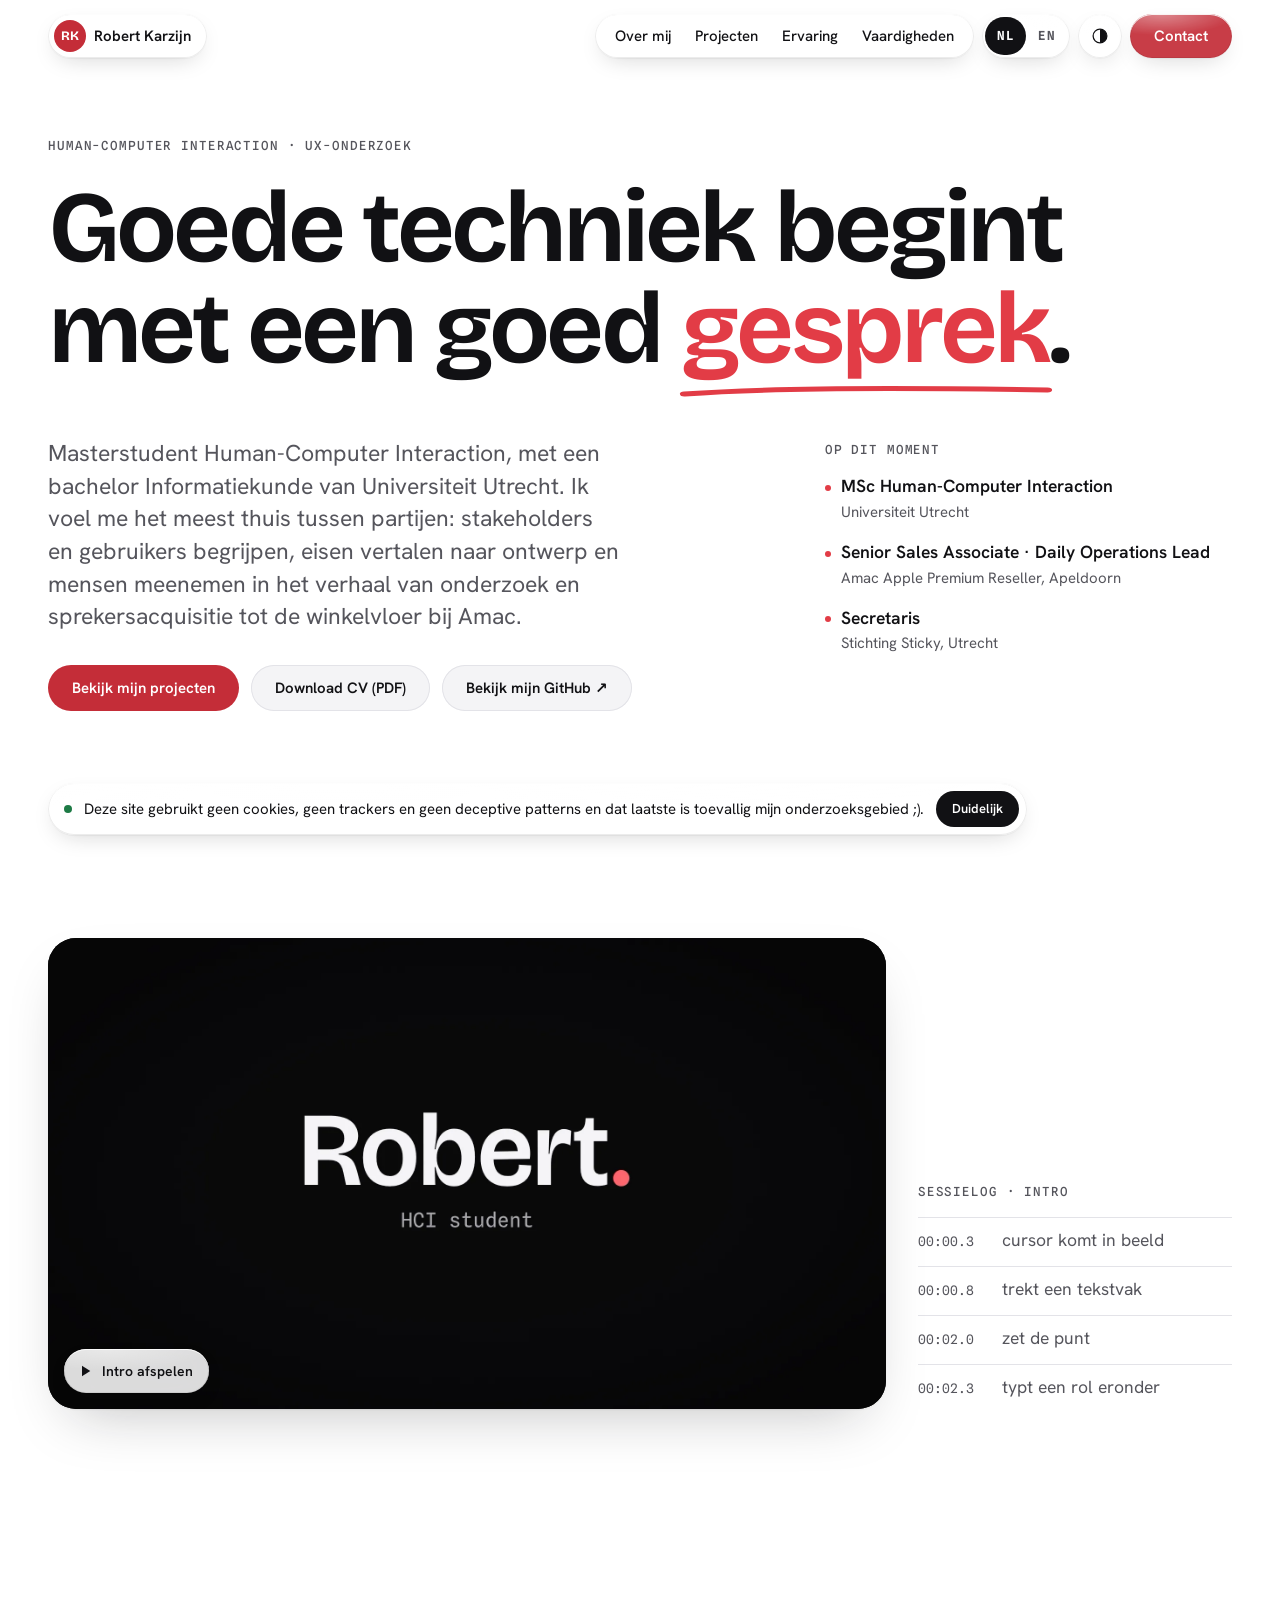
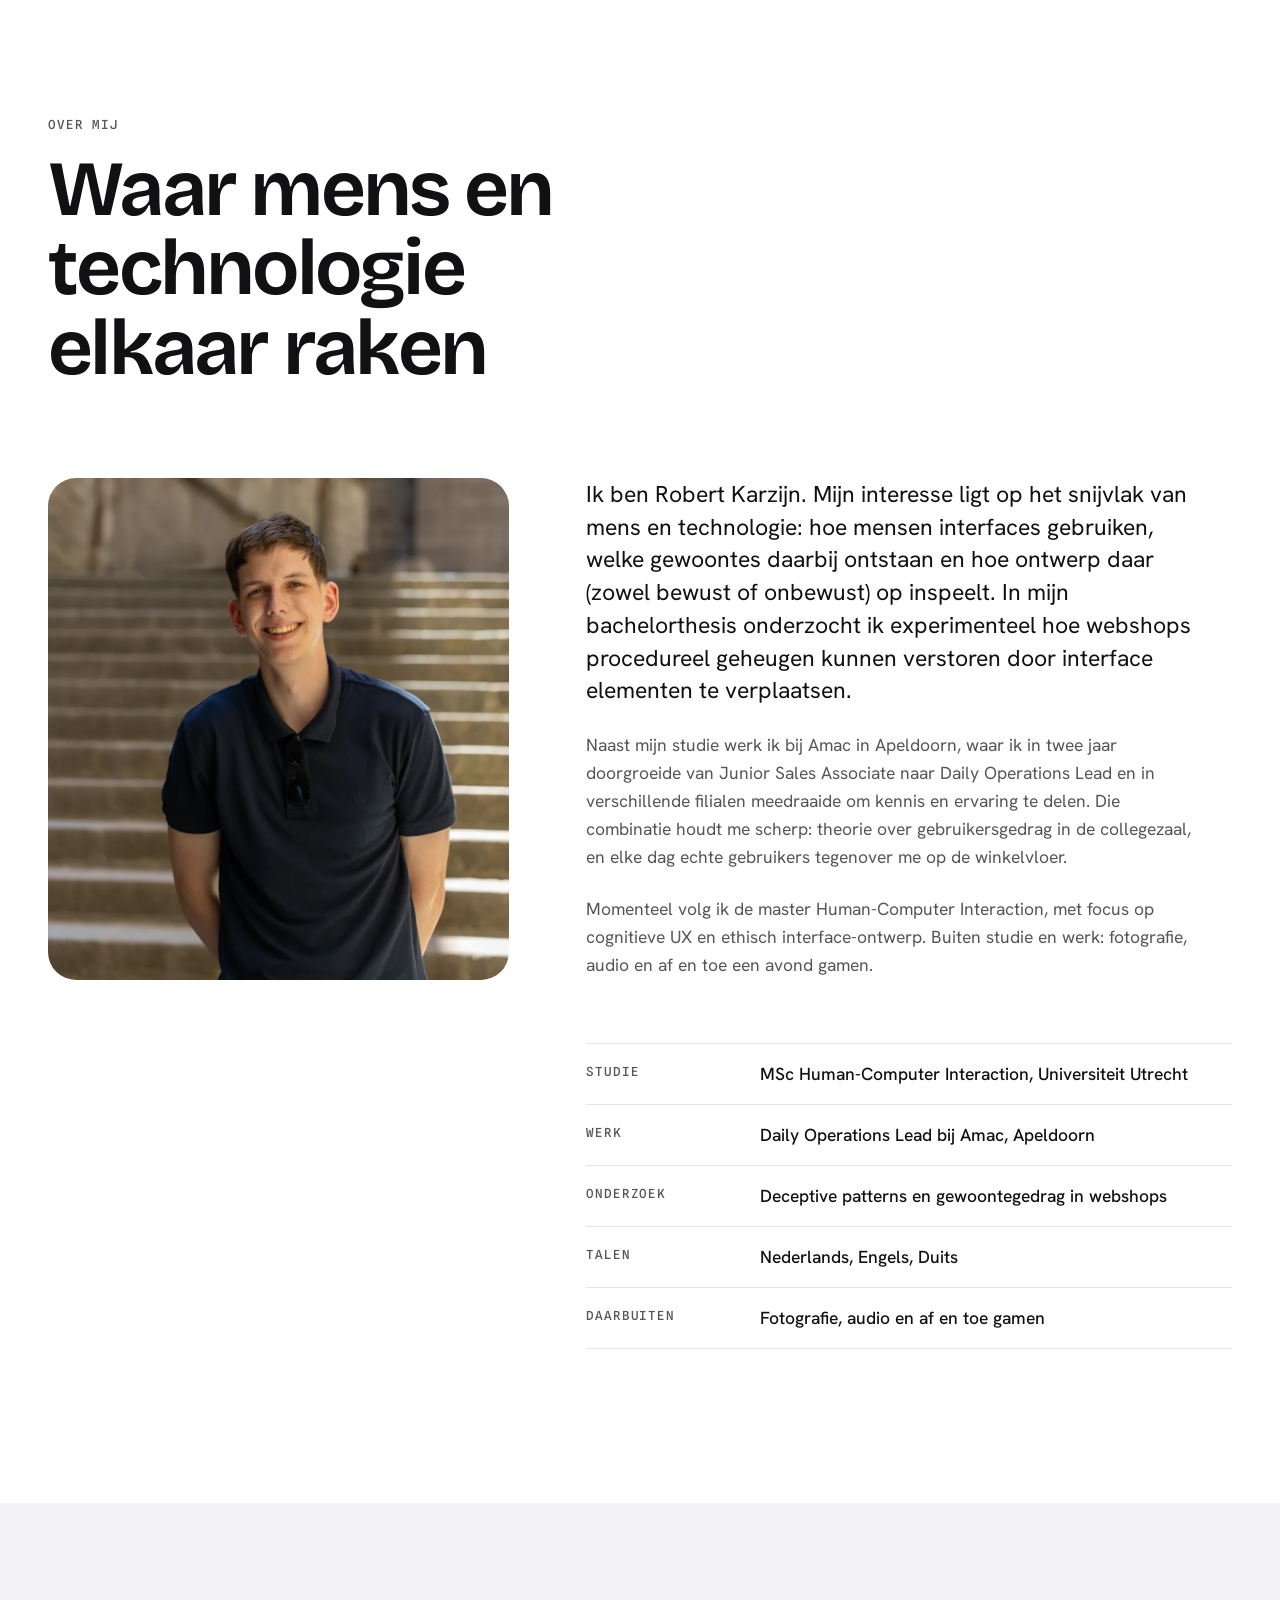
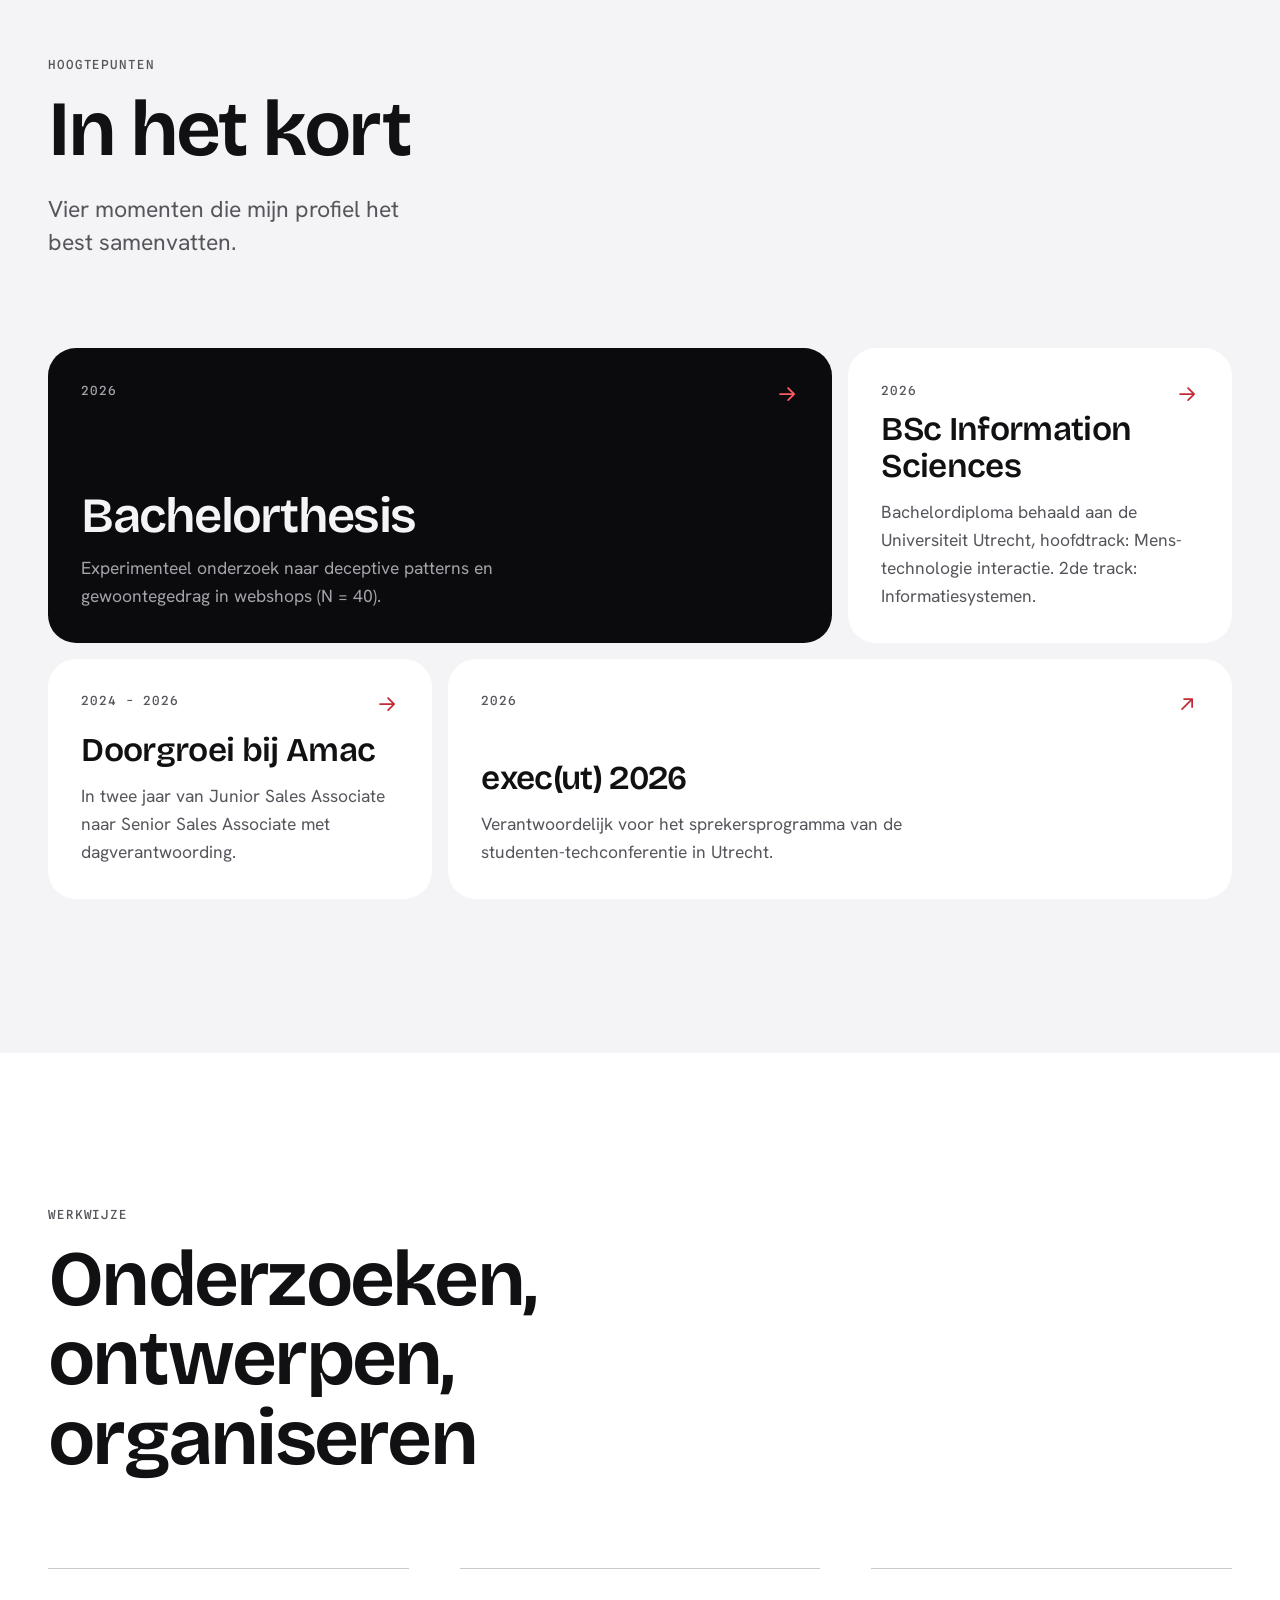
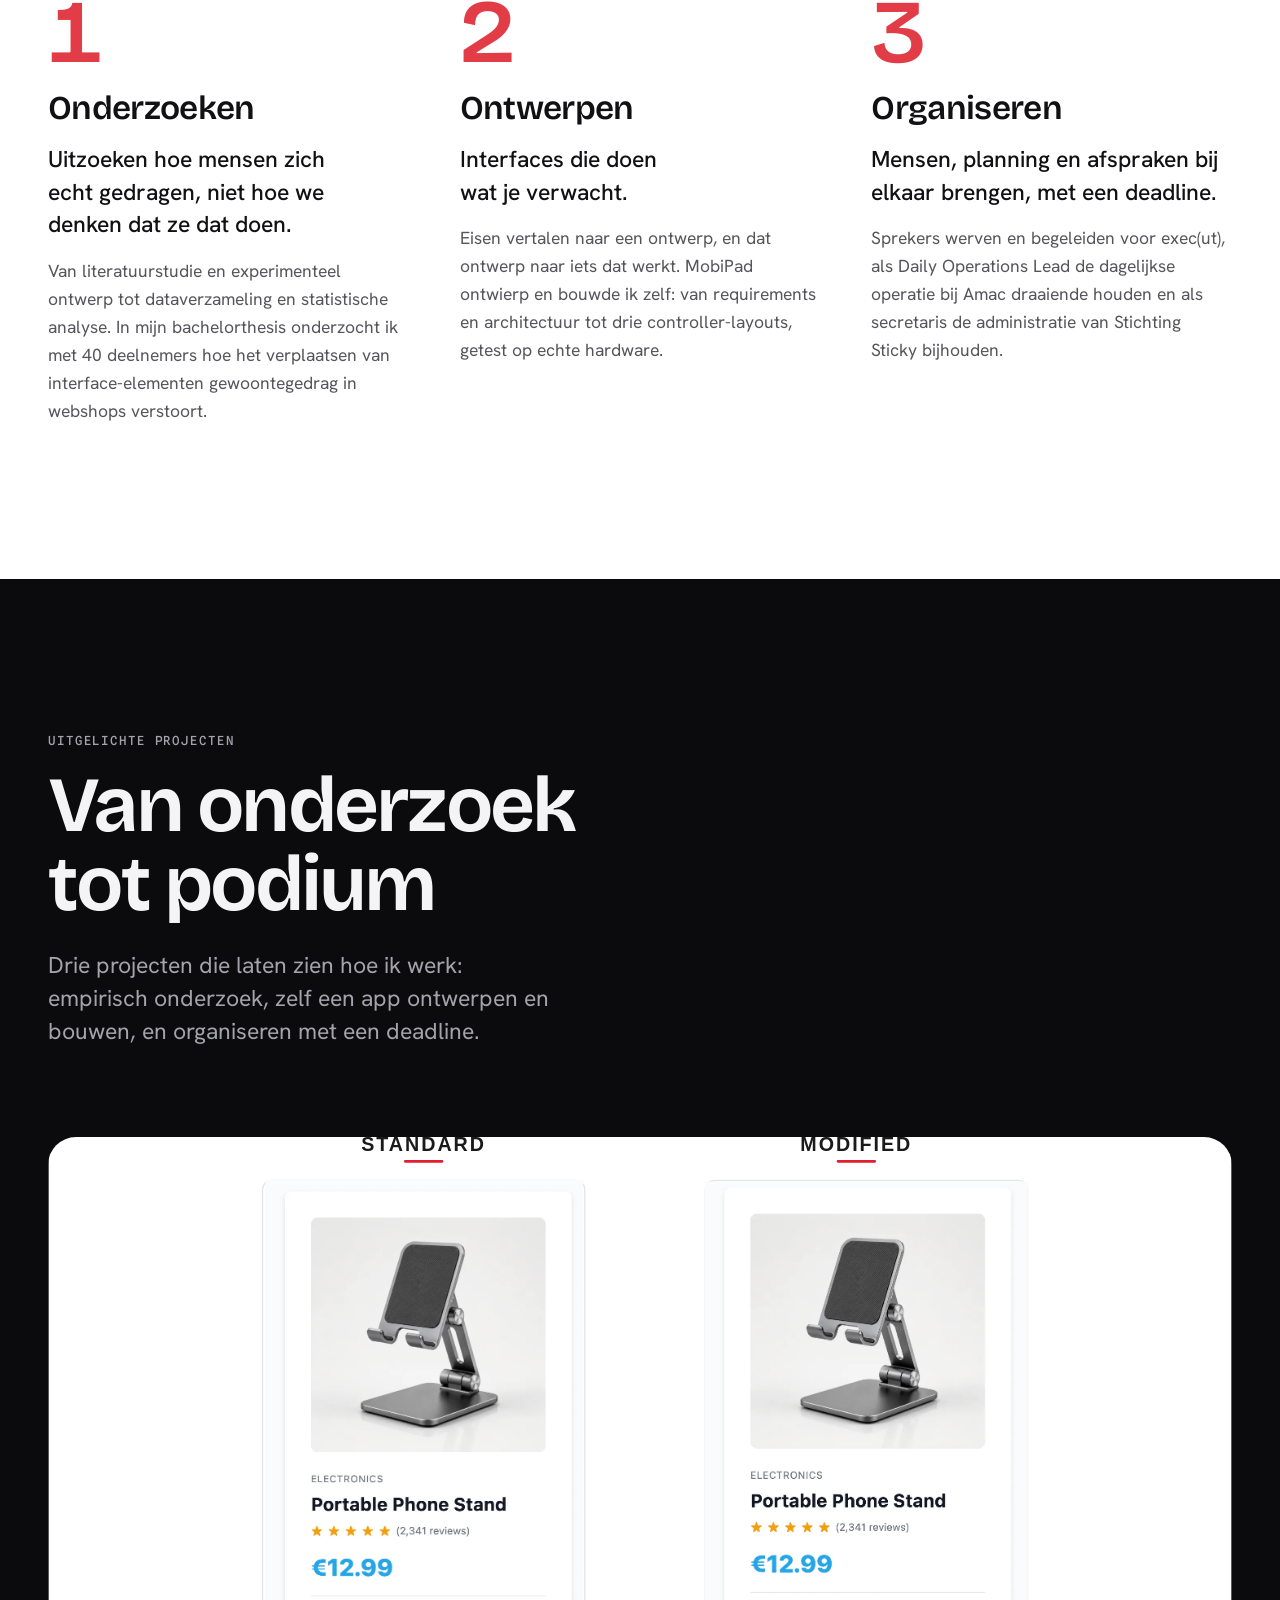
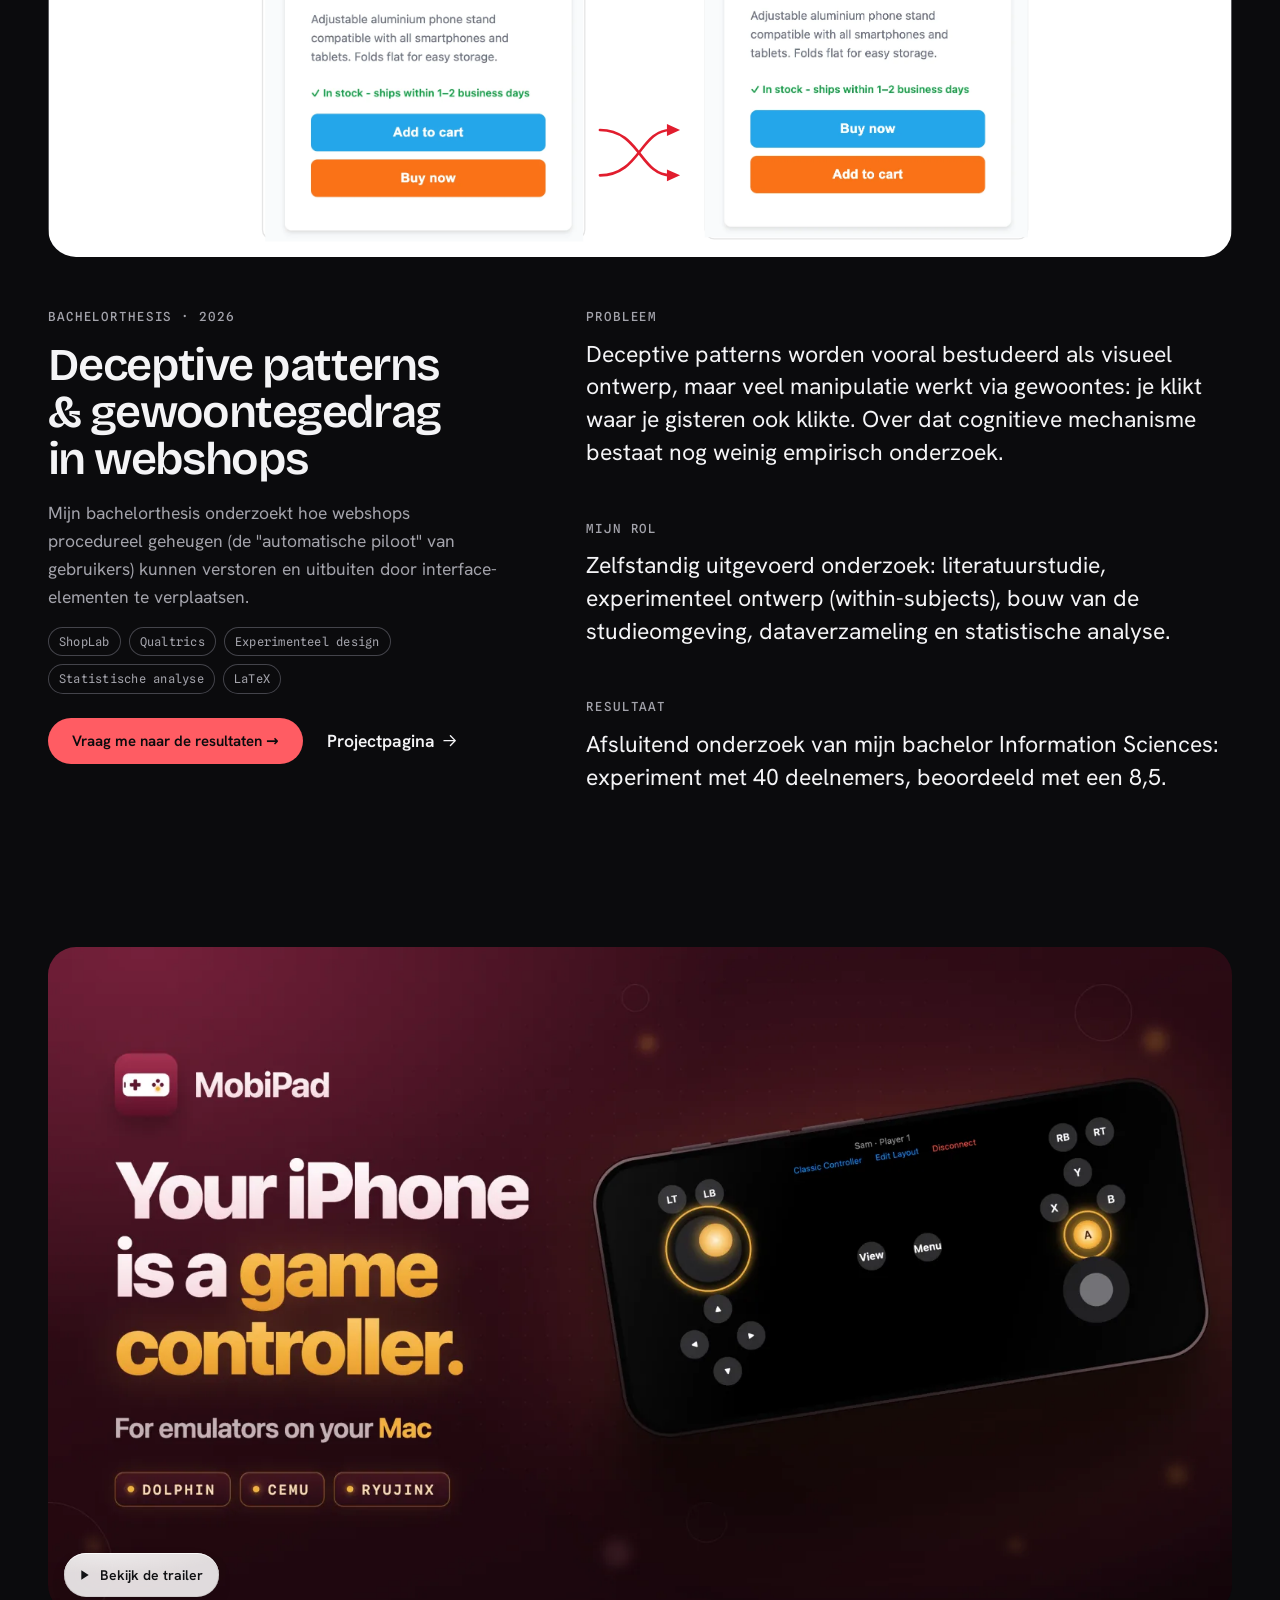
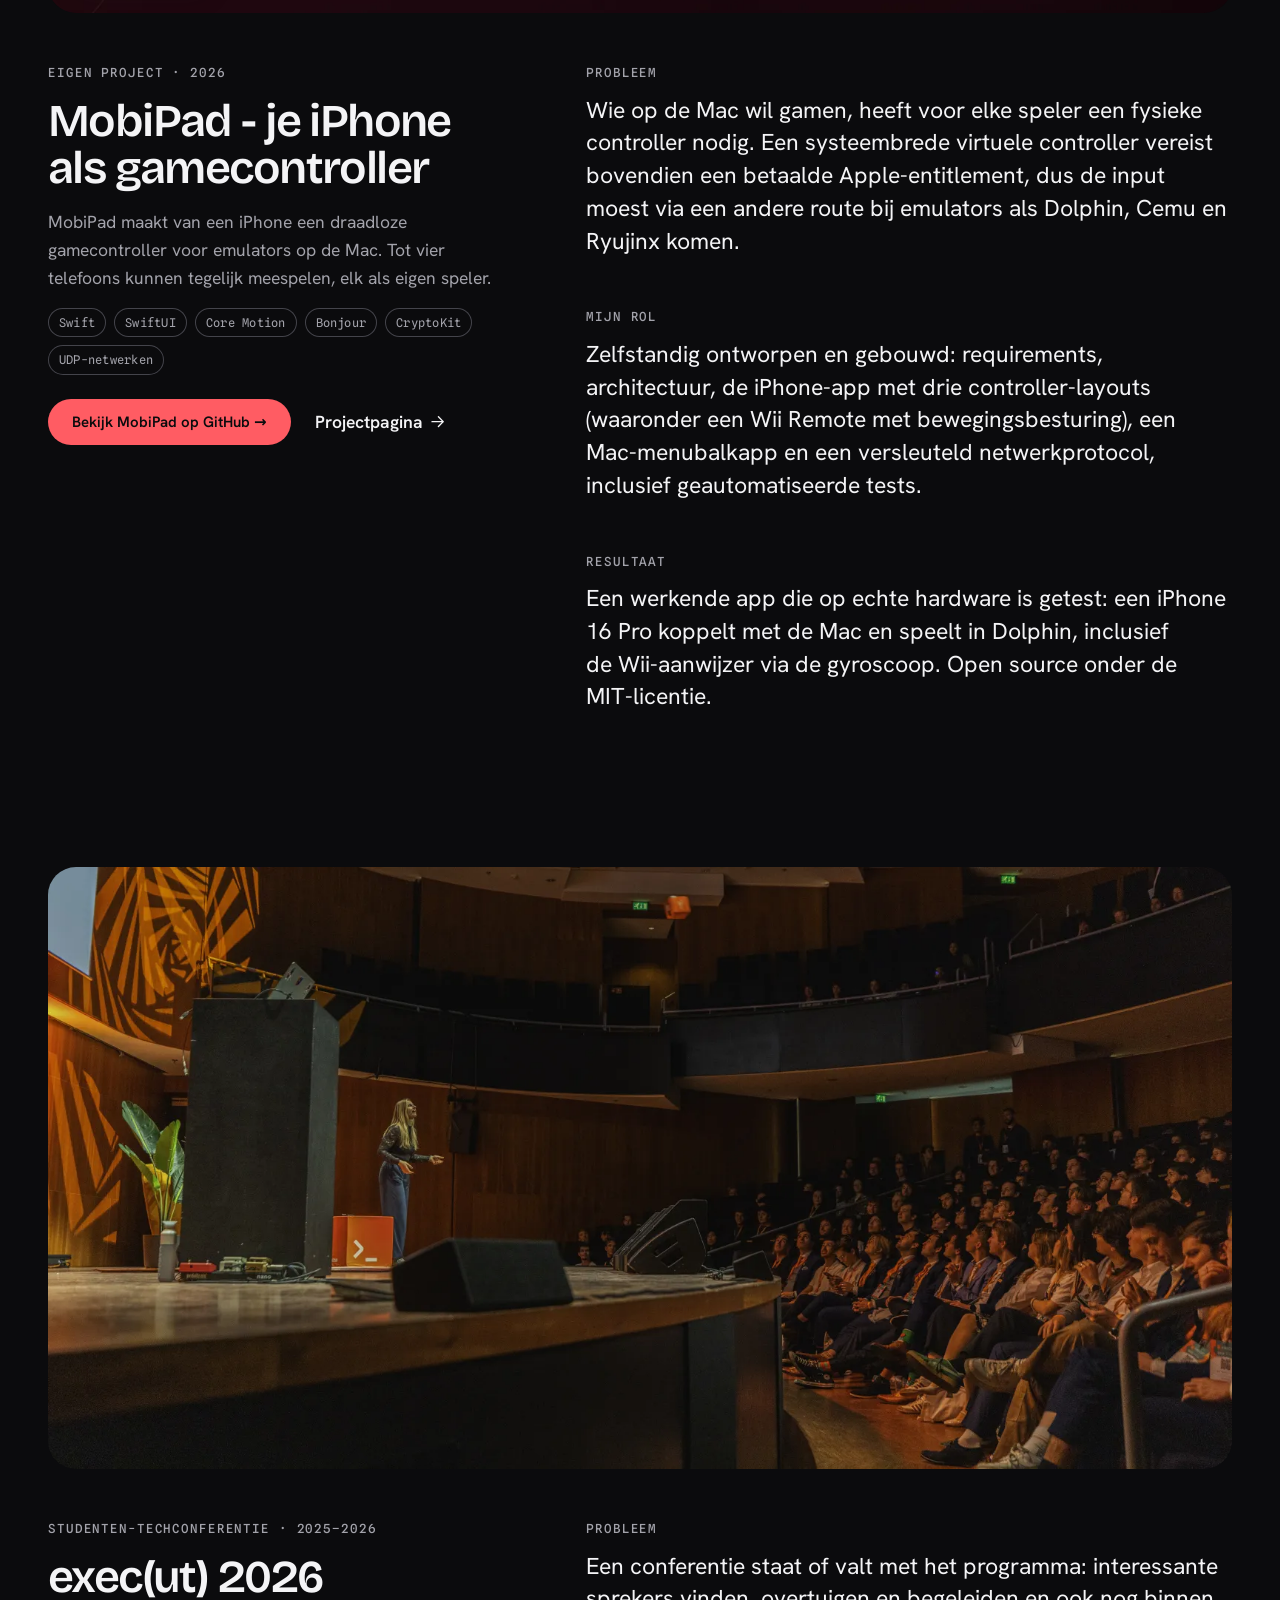
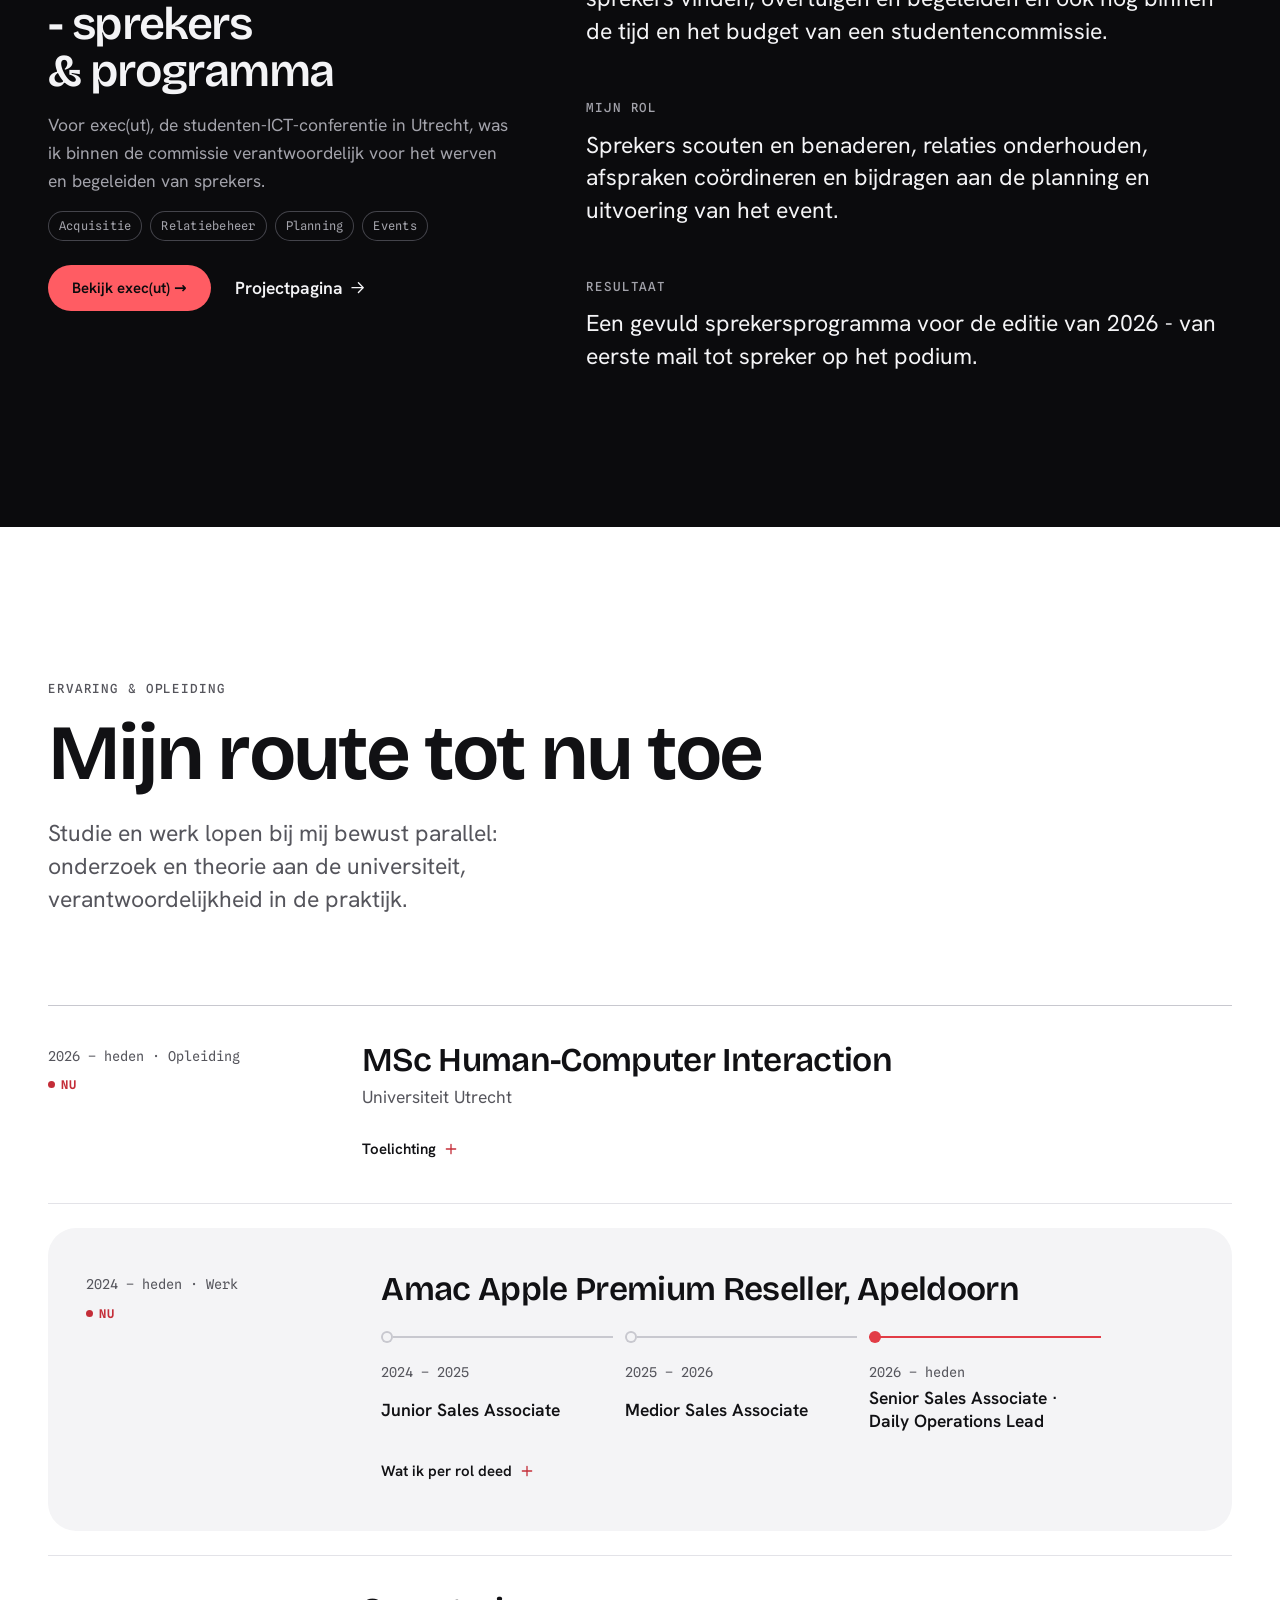
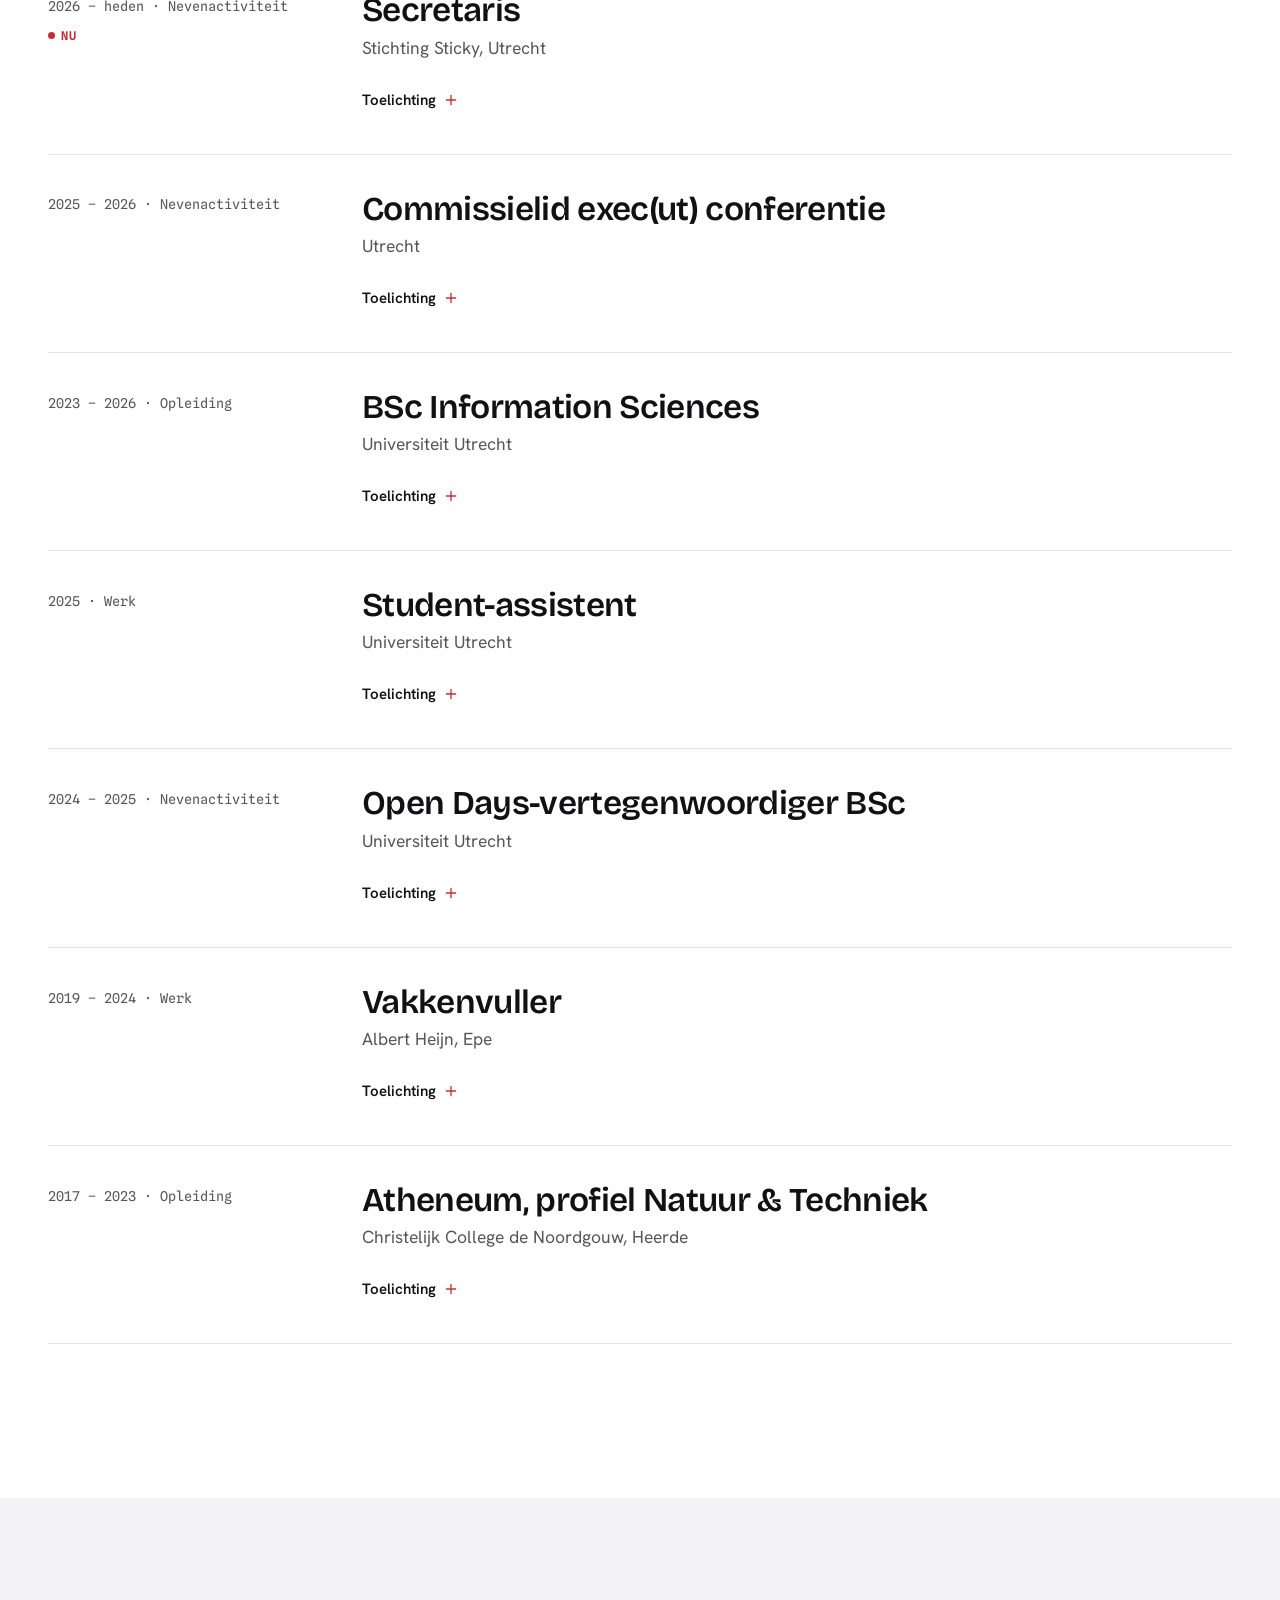
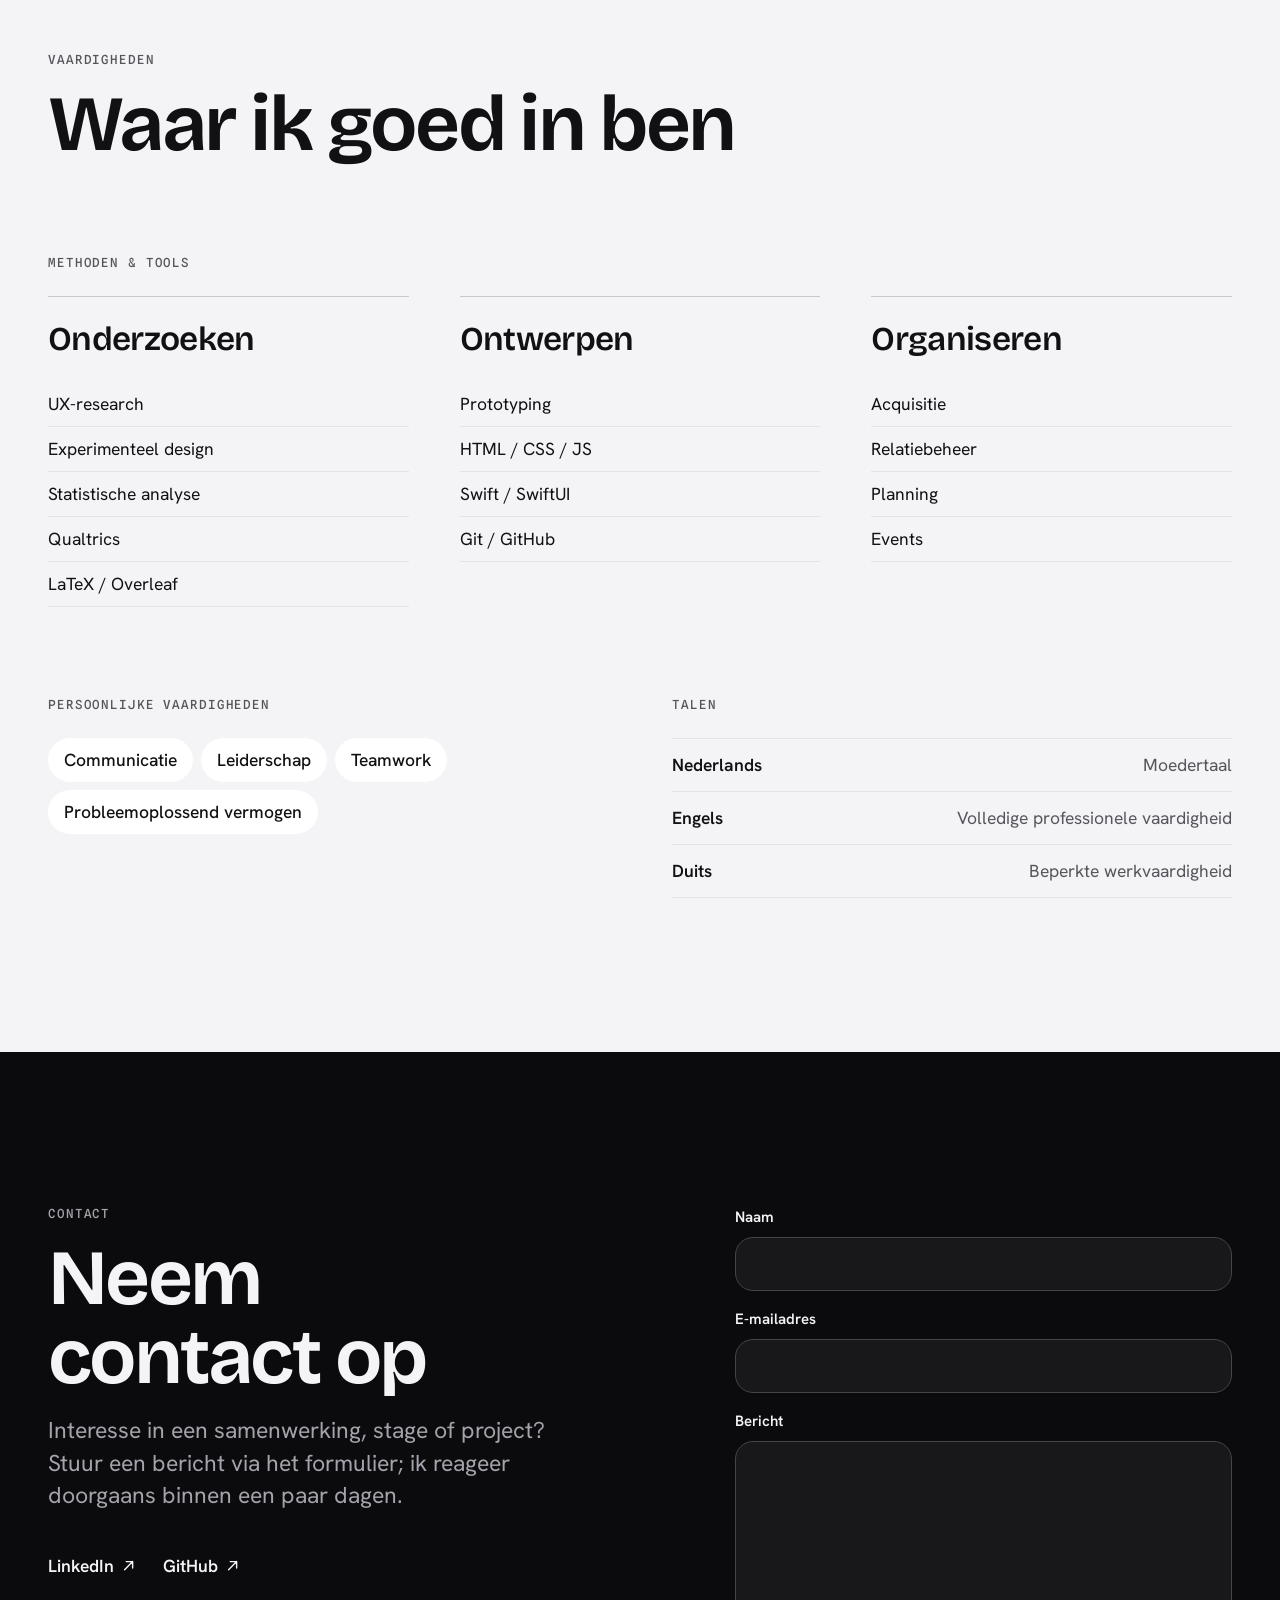
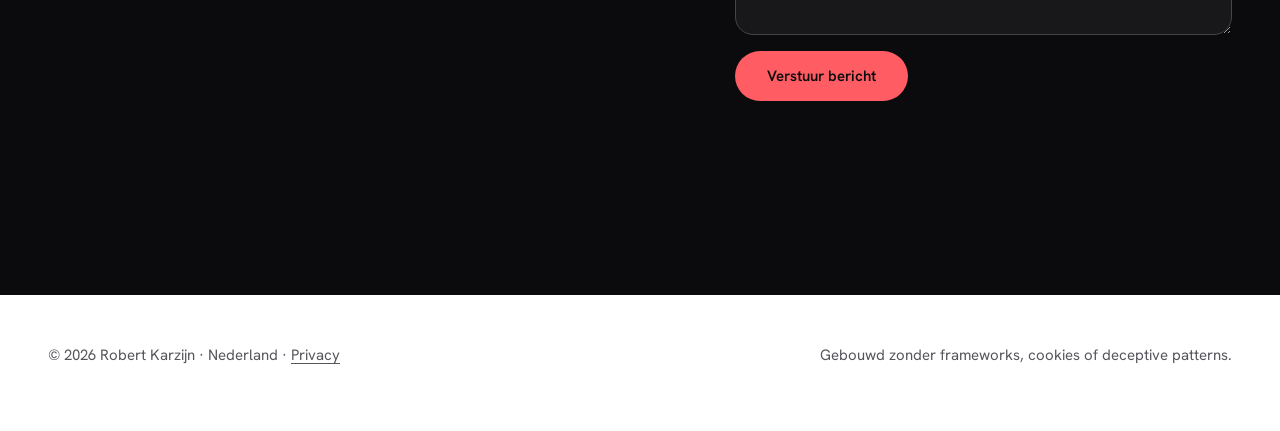
==== commit ff909ec1: "V3.0 Finish-review fixes: drawn icons instead of glyphs, asymmetric bento, open capability columns, " ====
--- a/index.html
+++ b/index.html
@@ -146,12 +146,12 @@
       <h2 class="headline" id="aboutTitle" data-t="about.title"></h2>
     </header>
     <div class="about">
-      <figure class="portrait reveal">
+      <figure class="portrait">
         <img id="portraitImg" src="assets/img/portrait.webp" width="960" height="1044" data-t-alt="about.portrait_alt" alt="" loading="lazy" decoding="async">
       </figure>
       <div class="about-copy">
-        <div class="about-text reveal" id="aboutText"></div>
-        <dl class="facts reveal" id="aboutFacts"></dl>
+        <div class="about-text" id="aboutText"></div>
+        <dl class="facts" id="aboutFacts"></dl>
       </div>
     </div>
   </div>
@@ -215,11 +215,11 @@
     <h3 class="sub-label label" data-t="skills.tools"></h3>
     <div class="capabilities" id="capabilityList"></div>
     <div class="skills-extra">
-      <div class="reveal">
+      <div>
         <h3 class="sub-label label" data-t="skills.soft"></h3>
         <ul class="soft-list" id="softList"></ul>
       </div>
-      <div class="reveal">
+      <div>
         <h3 class="sub-label label" data-t="skills.languages"></h3>
         <dl class="lang-table" id="languageList"></dl>
       </div>
--- a/assets/css/tokens.css
+++ b/assets/css/tokens.css
@@ -53,12 +53,14 @@
   /* ---------- Materials: Liquid Glass, only on the functional layer ---------- */
   --glass-tint: rgba(255, 255, 255, .72);         /* behind nav text: keeps ink at AA over any band */
   --glass-tint-strong: rgba(255, 255, 255, .86);  /* small controls */
+  --glass-sheet: rgba(255, 255, 255, .93);        /* large glass (the mobile menu): legible even where blur isn't drawn */
   --glass-blur: blur(20px) saturate(170%);
   --glass-edge: inset 0 1px 0 rgba(255, 255, 255, .9), inset 0 0 0 1px rgba(17, 17, 20, .08);
   --glass-shadow: 0 1px 1px rgba(17, 17, 20, .04), 0 8px 24px -10px rgba(17, 17, 20, .22);
   --glass-solid: #FFFFFF;     /* reduced transparency, increased contrast, no backdrop-filter */
   --glass-solid-border: #8A8A92;
   --glass-highlight: rgba(255, 255, 255, .55);    /* the light that follows the pointer */
+  --glass-ink-muted: #55555C;  /* secondary text on glass: ≥4.5:1 over the worst background that can scroll beneath */
 
   /* ---------- Shadows ---------- */
   --shadow-media: 0 1px 2px rgba(17, 17, 20, .06), 0 24px 60px -24px rgba(17, 17, 20, .28);
@@ -150,11 +152,13 @@
     --stage-hairline-strong: #4A4A51;
     --glass-tint: rgba(22, 22, 25, .68);
     --glass-tint-strong: rgba(34, 34, 38, .82);
+    --glass-sheet: rgba(28, 28, 31, .92);
     --glass-edge: inset 0 1px 0 rgba(255, 255, 255, .14), inset 0 0 0 1px rgba(255, 255, 255, .08);
     --glass-shadow: 0 1px 1px rgba(0, 0, 0, .3), 0 10px 28px -10px rgba(0, 0, 0, .7);
     --glass-solid: #1C1C1F;
     --glass-solid-border: #8E8E96;
     --glass-highlight: rgba(255, 255, 255, .12);
+    --glass-ink-muted: #C4C4CC;
     --shadow-media: 0 1px 2px rgba(0, 0, 0, .5), 0 24px 60px -24px rgba(0, 0, 0, .8);
   }
 }
@@ -177,10 +181,12 @@
   --stage-hairline-strong: #4A4A51;
   --glass-tint: rgba(22, 22, 25, .68);
   --glass-tint-strong: rgba(34, 34, 38, .82);
+  --glass-sheet: rgba(28, 28, 31, .92);
   --glass-edge: inset 0 1px 0 rgba(255, 255, 255, .14), inset 0 0 0 1px rgba(255, 255, 255, .08);
   --glass-shadow: 0 1px 1px rgba(0, 0, 0, .3), 0 10px 28px -10px rgba(0, 0, 0, .7);
   --glass-solid: #1C1C1F;
   --glass-solid-border: #8E8E96;
   --glass-highlight: rgba(255, 255, 255, .12);
+  --glass-ink-muted: #C4C4CC;
   --shadow-media: 0 1px 2px rgba(0, 0, 0, .5), 0 24px 60px -24px rgba(0, 0, 0, .8);
 }
--- a/assets/css/main.css
+++ b/assets/css/main.css
@@ -16,7 +16,8 @@
 input, textarea { font: inherit; color: inherit; caret-color: var(--accent); }
 :focus-visible { outline: 2px solid var(--accent-strong); outline-offset: 3px; border-radius: 4px; }
 main:focus, h1:focus { outline: none; } /* focused only as skip-link / dismissal targets */
-main.is-loading { visibility: hidden; } /* until app.js has rendered once: appear in one go instead of shifting */
+/* Until app.js has rendered once: appear in one go instead of shifting, and keep the footer below the fold meanwhile */
+main.is-loading { visibility: hidden; min-height: 100svh; }
 
 .wrap { max-width: var(--maxw); margin: 0 auto; padding: 0 var(--gutter); }
 .hidden, [hidden] { display: none !important; } /* components that set display must still hide */
@@ -71,21 +72,6 @@
   a.glass:hover::before, button.glass:hover::before { opacity: 1; background: radial-gradient(120% 90% at 50% 0%, var(--glass-highlight), transparent 70%); }
 }
 a.glass:active, button.glass:active { transform: scale(.97); }
-@supports not ((backdrop-filter: blur(1px)) or (-webkit-backdrop-filter: blur(1px))) {
-  .glass, .bar-group, .bar-panel { background: var(--glass-solid); }
-}
-@media (prefers-reduced-transparency: reduce) {
-  .glass, .bar-group, .bar-panel { background: var(--glass-solid); -webkit-backdrop-filter: none; backdrop-filter: none; }
-  .glass::before { display: none; }
-}
-@media (prefers-contrast: more) {
-  .glass, .bar-group, .bar-panel {
-    background: var(--glass-solid); -webkit-backdrop-filter: none; backdrop-filter: none;
-    box-shadow: 0 0 0 1.5px var(--glass-solid-border);
-  }
-  .glass::before { display: none; }
-}
-
 /* ---------- Buttons and links ---------- */
 .btn {
   display: inline-flex; align-items: center; justify-content: center; gap: var(--space-2);
@@ -104,6 +90,7 @@
   font-weight: 600; text-decoration: none; color: var(--ink);
 }
 .text-link:hover { text-decoration: underline; }
+.icon { width: 1.1em; height: 1.1em; flex: none; }
 
 /* ---------- Navigation: floating glass groups ---------- */
 .bar {
@@ -149,7 +136,7 @@
 .seg { display: inline-flex; padding: 3px; height: 44px; border-radius: var(--radius-pill); align-items: center; }
 .seg button {
   height: 38px; min-width: 40px; padding: 0 var(--space-3); border: 0; border-radius: var(--radius-pill);
-  background: none; font-family: var(--font-mono); font-size: 12.5px; font-weight: 600; letter-spacing: .04em; color: var(--ink-muted);
+  background: none; font-family: var(--font-mono); font-size: 12.5px; font-weight: 600; letter-spacing: .04em; color: var(--glass-ink-muted);
   transition: background-color var(--dur-state) var(--ease-settle), color var(--dur-state);
 }
 .seg button[aria-pressed="true"] { background: var(--ink); color: var(--canvas); }
@@ -173,7 +160,7 @@
     position: absolute; top: calc(100% + var(--space-2)); left: var(--gutter); right: var(--gutter);
     flex-direction: column; align-items: stretch; gap: var(--space-4); padding: var(--space-4);
     border-radius: var(--radius-lg); margin: 0;
-    background: var(--glass-tint-strong); box-shadow: var(--glass-edge), var(--glass-shadow);
+    background: var(--glass-sheet); box-shadow: var(--glass-edge), var(--glass-shadow);
     -webkit-backdrop-filter: var(--glass-blur); backdrop-filter: var(--glass-blur);
     opacity: 0; visibility: hidden; transform: translateY(-8px) scale(.98); transform-origin: top right;
     transition: opacity var(--dur-state) var(--ease-exit), transform var(--dur-state) var(--ease-exit), visibility 0s var(--dur-state);
@@ -250,7 +237,7 @@
 .session-log .label { margin-bottom: var(--space-4); }
 .session-log ol { list-style: none; display: grid; gap: var(--space-1); }
 .session-log li {
-  display: grid; grid-template-columns: 5.2ch 1fr; gap: var(--space-3); align-items: baseline;
+  display: grid; grid-template-columns: 7.2ch 1fr; gap: var(--space-3); align-items: baseline;
   padding: var(--space-2) 0; border-top: 1px solid var(--hairline); color: var(--ink-muted);
   transition: color var(--dur-state) var(--ease-settle);
 }
@@ -296,7 +283,8 @@
 }
 
 /* ---------- Highlights: a bento of flat tiles ---------- */
-.bento { display: grid; grid-template-columns: minmax(0, 1.35fr) minmax(0, 1fr) minmax(0, 1fr); grid-auto-rows: minmax(200px, auto); gap: var(--space-4); }
+/* Asymmetric: the thesis wide on top, the last highlight wide below */
+.bento { display: grid; grid-template-columns: repeat(3, minmax(0, 1fr)); grid-auto-rows: minmax(240px, auto); gap: var(--space-4); }
 .tile {
   position: relative; display: flex; flex-direction: column; gap: var(--space-3);
   padding: clamp(24px, 2.6vw, 40px); border-radius: var(--radius-lg); background: var(--canvas);
@@ -305,19 +293,19 @@
 }
 .tile p { color: var(--ink-muted); max-width: 46ch; }
 .tile-title { font-family: var(--font-display); font-size: var(--fs-title); font-weight: 600; letter-spacing: var(--track-title); line-height: var(--lh-title); margin-top: auto; }
-.tile-arrow { position: absolute; top: clamp(24px, 2.6vw, 40px); right: clamp(24px, 2.6vw, 40px); font-size: 20px; color: var(--accent-strong); }
+.tile-arrow { position: absolute; top: clamp(24px, 2.6vw, 40px); right: clamp(24px, 2.6vw, 40px); display: flex; font-size: 22px; color: var(--accent-strong); }
 @media (hover: hover) { a.tile:hover { transform: translateY(-3px); box-shadow: var(--shadow-media); } }
-.bento > :first-child { grid-row: span 2; background: var(--stage); color: var(--stage-ink); }
+.bento > :first-child { grid-column: span 2; background: var(--stage); color: var(--stage-ink); }
 .bento > :first-child .label, .bento > :first-child p { color: var(--stage-muted); }
 .bento > :first-child .tile-title { font-size: clamp(34px, 1rem + 2.6vw, 60px); letter-spacing: var(--track-headline); line-height: 1.02; hyphens: auto; overflow-wrap: anywhere; }
 .bento > :first-child .tile-arrow { color: var(--stage-accent); }
 .bento > :last-child:nth-child(4) { grid-column: 2 / span 2; }
 @media (max-width: 900px) {
   .bento { grid-template-columns: minmax(0, 1fr) minmax(0, 1fr); }
-  .bento > :first-child { grid-column: 1 / -1; grid-row: auto; min-height: 320px; }
-  .bento > :last-child:nth-child(4) { grid-column: auto; }
-}
-@media (max-width: 560px) { .bento { grid-template-columns: minmax(0, 1fr); } }
+  .bento > :first-child { grid-column: 1 / -1; min-height: 300px; }
+  .bento > :last-child:nth-child(4) { grid-column: 1 / -1; }
+}
+@media (max-width: 560px) { .bento { grid-template-columns: minmax(0, 1fr); } .bento > :first-child { min-height: 260px; } }
 
 /* ---------- Pillars ---------- */
 .pillars { list-style: none; display: grid; grid-template-columns: repeat(3, minmax(0, 1fr)); gap: clamp(32px, 4vw, 64px); }
@@ -354,7 +342,7 @@
   position: absolute; left: var(--space-4); bottom: var(--space-4);
   display: inline-flex; align-items: center; gap: var(--space-2); min-height: 44px; padding: 0 var(--space-4) 0 var(--space-3);
   border-radius: var(--radius-pill); font-weight: 600; font-size: 14px; color: #111114;
-  --glass-tint-strong: rgba(255, 255, 255, .86); --glass-highlight: rgba(255, 255, 255, .55);
+  --glass-tint-strong: rgba(255, 255, 255, .86); --glass-highlight: rgba(255, 255, 255, .55); --glass-solid: #FFFFFF; /* always light: it sits on a photo */
 }
 .play-chip svg { width: 16px; height: 16px; }
 .project-body { display: grid; grid-template-columns: minmax(0, 5fr) minmax(0, 7fr); gap: clamp(32px, 6vw, 96px); margin-top: clamp(32px, 4vw, 56px); align-items: start; }
@@ -381,7 +369,7 @@
 /* ---------- Experience: one ledger ---------- */
 .ledger { list-style: none; border-top: 1px solid var(--hairline-strong); }
 .row { display: grid; grid-template-columns: minmax(150px, 3fr) minmax(0, 9fr); gap: var(--space-5); padding: var(--space-6) 0; border-bottom: 1px solid var(--hairline); }
-.row-side { display: flex; flex-direction: column; align-items: flex-start; gap: var(--space-2); }
+.row-side { display: flex; flex-direction: column; align-items: flex-start; gap: var(--space-2); padding-top: .45em; }
 .when { font-family: var(--font-mono); font-size: 13.5px; color: var(--ink-muted); }
 .now-tag {
   display: inline-flex; align-items: center; gap: 6px; font-family: var(--font-mono); font-size: 12px; font-weight: 600;
@@ -397,7 +385,12 @@
   font-weight: 600; font-size: var(--fs-small);
 }
 summary::-webkit-details-marker { display: none; }
-summary::after { content: "+"; font-family: var(--font-mono); font-size: 16px; color: var(--accent-strong); transition: transform var(--dur-state) var(--ease-settle); }
+summary::after { /* a drawn plus that turns into a cross when open */
+  content: ""; width: 14px; height: 14px; background: var(--accent-strong);
+  -webkit-mask: url("data:image/svg+xml,%3Csvg xmlns='http://www.w3.org/2000/svg' viewBox='0 0 24 24'%3E%3Cpath d='M12 4v16M4 12h16' stroke='black' stroke-width='2.25' stroke-linecap='round'/%3E%3C/svg%3E") center / contain no-repeat;
+  mask: url("data:image/svg+xml,%3Csvg xmlns='http://www.w3.org/2000/svg' viewBox='0 0 24 24'%3E%3Cpath d='M12 4v16M4 12h16' stroke='black' stroke-width='2.25' stroke-linecap='round'/%3E%3C/svg%3E") center / contain no-repeat;
+  transition: transform var(--dur-state) var(--ease-settle);
+}
 details[open] summary::after { transform: rotate(45deg); }
 details p, .roles { color: var(--ink-muted); padding: var(--space-2) 0 var(--space-3); max-width: 64ch; }
 .roles dt { color: var(--ink); font-weight: 600; margin-top: var(--space-3); }
@@ -420,12 +413,12 @@
 
 /* ---------- Skills ---------- */
 .sub-label { margin-bottom: var(--space-5); }
-.capabilities { display: grid; grid-template-columns: repeat(3, minmax(0, 1fr)); gap: var(--space-4); }
-.capability { background: var(--canvas); border-radius: var(--radius-lg); padding: clamp(24px, 2.6vw, 36px); }
+/* Open columns on a hairline (the pillars above already carry the numbers) */
+.capabilities { display: grid; grid-template-columns: repeat(3, minmax(0, 1fr)); gap: clamp(32px, 4vw, 64px); }
+.capability { padding-top: var(--space-5); border-top: 1px solid var(--hairline-strong); }
 .cap-head { font-family: var(--font-display); font-size: var(--fs-title); font-weight: 600; letter-spacing: var(--track-title); line-height: var(--lh-title); margin-bottom: var(--space-5); }
-.cap-head span { color: var(--accent); margin-right: .2em; }
 .capability ul { list-style: none; display: grid; }
-.capability li { padding: var(--space-2) 0; border-top: 1px solid var(--hairline); }
+.capability li { padding: var(--space-2) 0; border-bottom: 1px solid var(--hairline); }
 .skills-extra { display: grid; grid-template-columns: repeat(2, minmax(0, 1fr)); gap: var(--space-8); margin-top: clamp(56px, 7vw, 96px); }
 .soft-list { list-style: none; display: flex; flex-wrap: wrap; gap: var(--space-2); }
 .soft-list li { padding: var(--space-2) var(--space-4); border-radius: var(--radius-pill); background: var(--canvas); font-weight: 500; }
@@ -495,11 +488,13 @@
 }
 
 /* ---------- Simple pages (404, privacy) ---------- */
+.simple .bar .seg { margin-left: auto; }
 .simple { min-height: 100svh; display: grid; grid-template-rows: auto 1fr auto; }
 .simple-main { padding: calc(var(--nav-h) + clamp(40px, 7vw, 96px)) 0 var(--section-pad); }
 .simple-main h1 { font-family: var(--font-display); font-size: var(--fs-headline); font-weight: 650; letter-spacing: var(--track-headline); line-height: 1.02; margin: var(--space-4) 0 var(--space-5); max-width: 16ch; text-wrap: balance; }
 .simple-main .lead { margin-bottom: var(--space-7); }
 .prose { max-width: 68ch; }
+.prose > .label { display: block; margin-bottom: var(--space-6); }
 .prose h2 { font-family: var(--font-display); font-size: var(--fs-title); font-weight: 600; letter-spacing: var(--track-title); line-height: var(--lh-title); margin: var(--space-7) 0 var(--space-3); }
 .prose p { color: var(--ink-muted); }
 .prose a { color: var(--ink); }
@@ -518,3 +513,24 @@
   *, *::before, *::after { animation: none !important; transition-duration: .01ms !important; scroll-behavior: auto !important; }
   .bar.tucked { transform: none; } /* the bar stays put rather than jumping */
 }
+
+/* ---------- Glass fallbacks ----------
+   Last in the file so they win over every component above: a solid surface whenever transparency could hurt
+   legibility (reduced transparency, increased contrast) or isn't supported at all. */
+@supports not ((backdrop-filter: blur(1px)) or (-webkit-backdrop-filter: blur(1px))) {
+  .glass, .bar-group, .bar-panel { background: var(--glass-solid); }
+  .pill-cta { background: var(--accent-strong); }
+}
+@media (prefers-reduced-transparency: reduce) {
+  .glass, .bar-group, .bar-panel { background: var(--glass-solid); -webkit-backdrop-filter: none; backdrop-filter: none; }
+  .glass::before { display: none; }
+  .pill-cta { background: var(--accent-strong); }
+}
+@media (prefers-contrast: more) {
+  .glass, .bar-group, .bar-panel {
+    background: var(--glass-solid); -webkit-backdrop-filter: none; backdrop-filter: none;
+    box-shadow: 0 0 0 1.5px var(--glass-solid-border);
+  }
+  .glass::before { display: none; }
+  .pill-cta { background: var(--accent-strong); }
+}
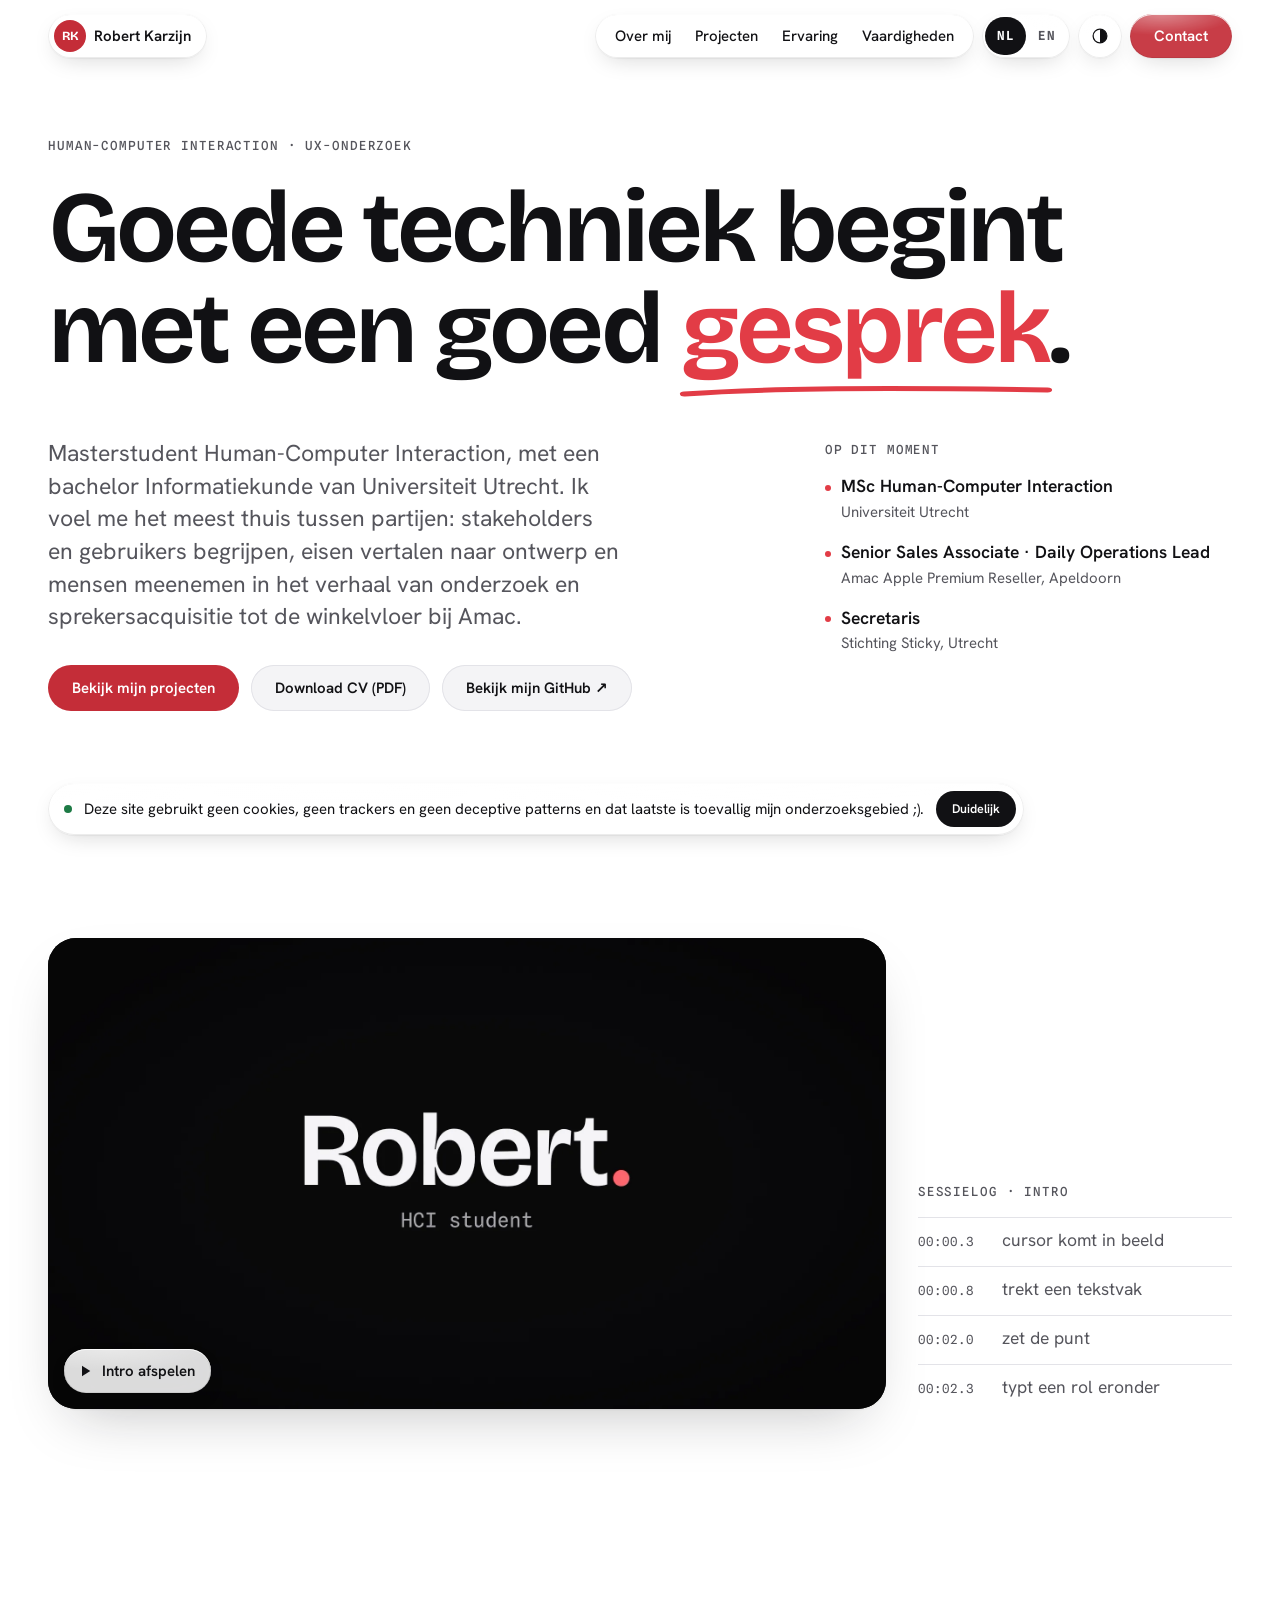
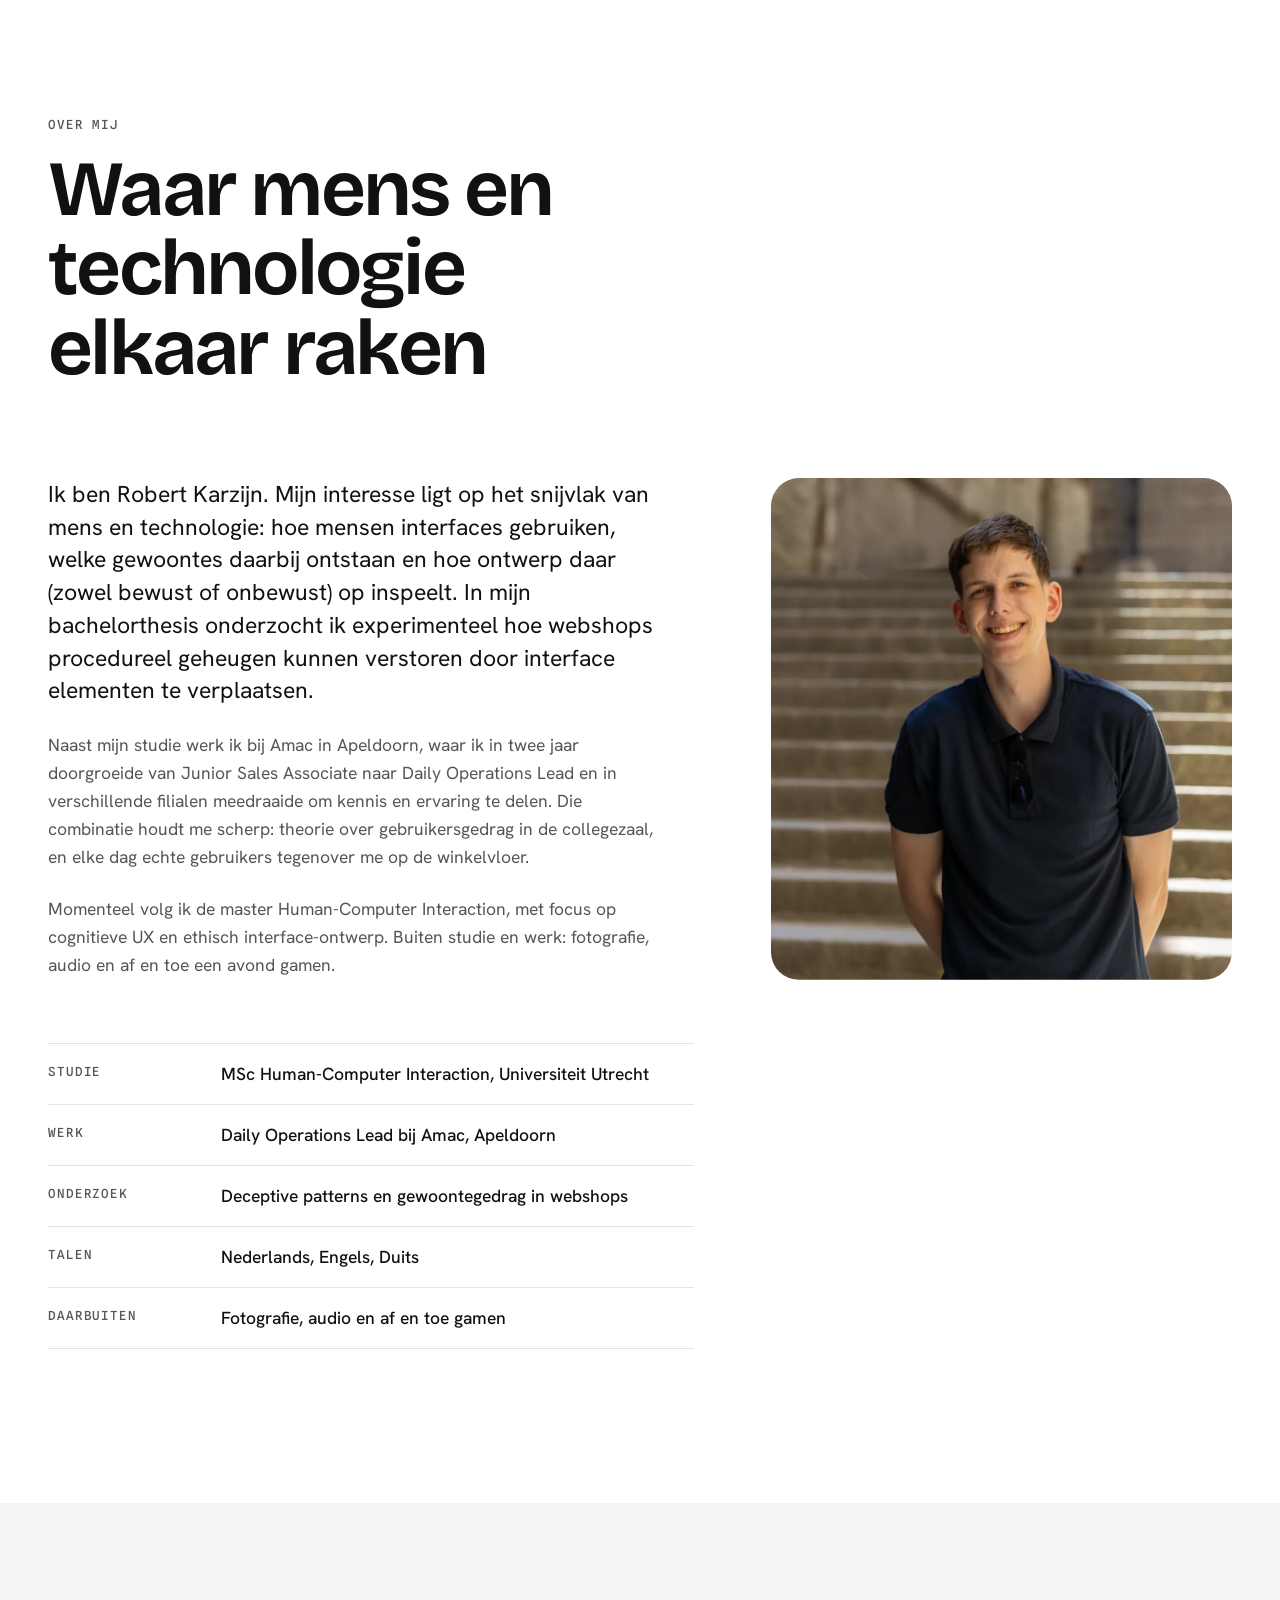
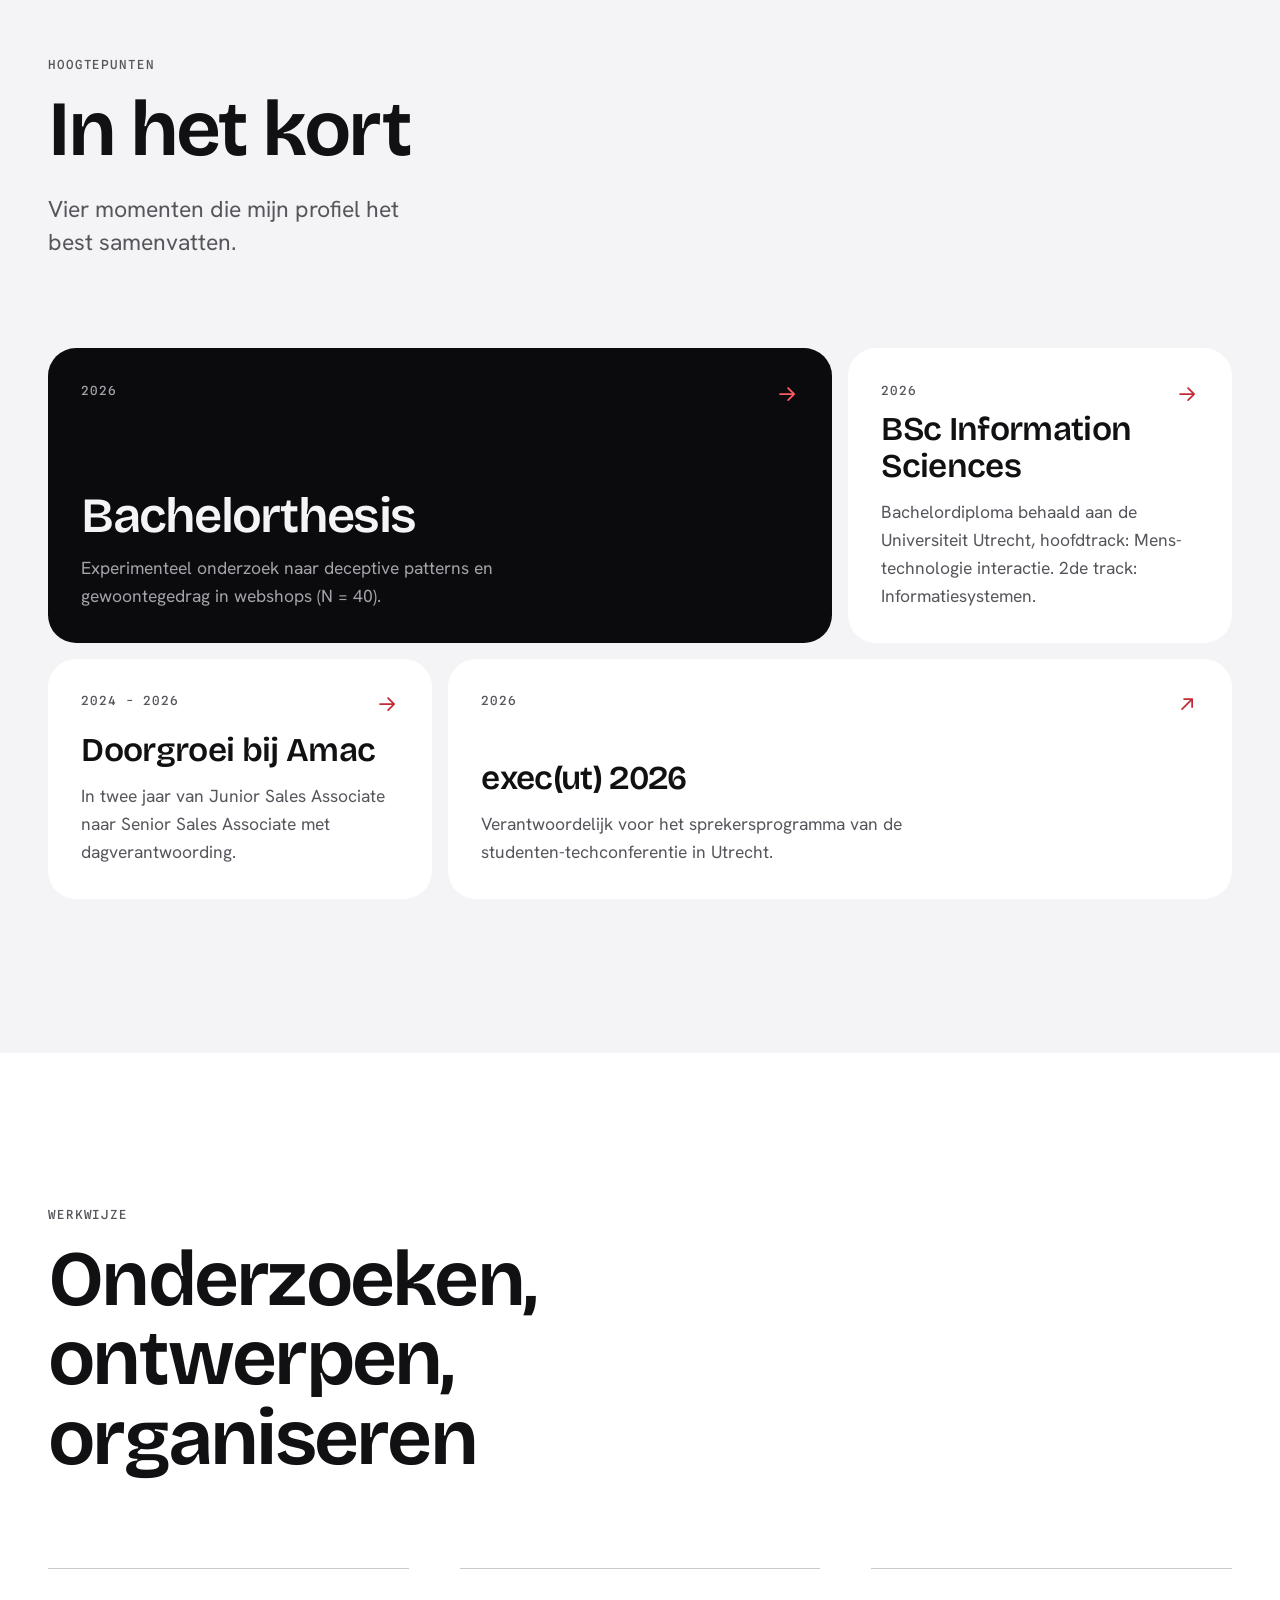
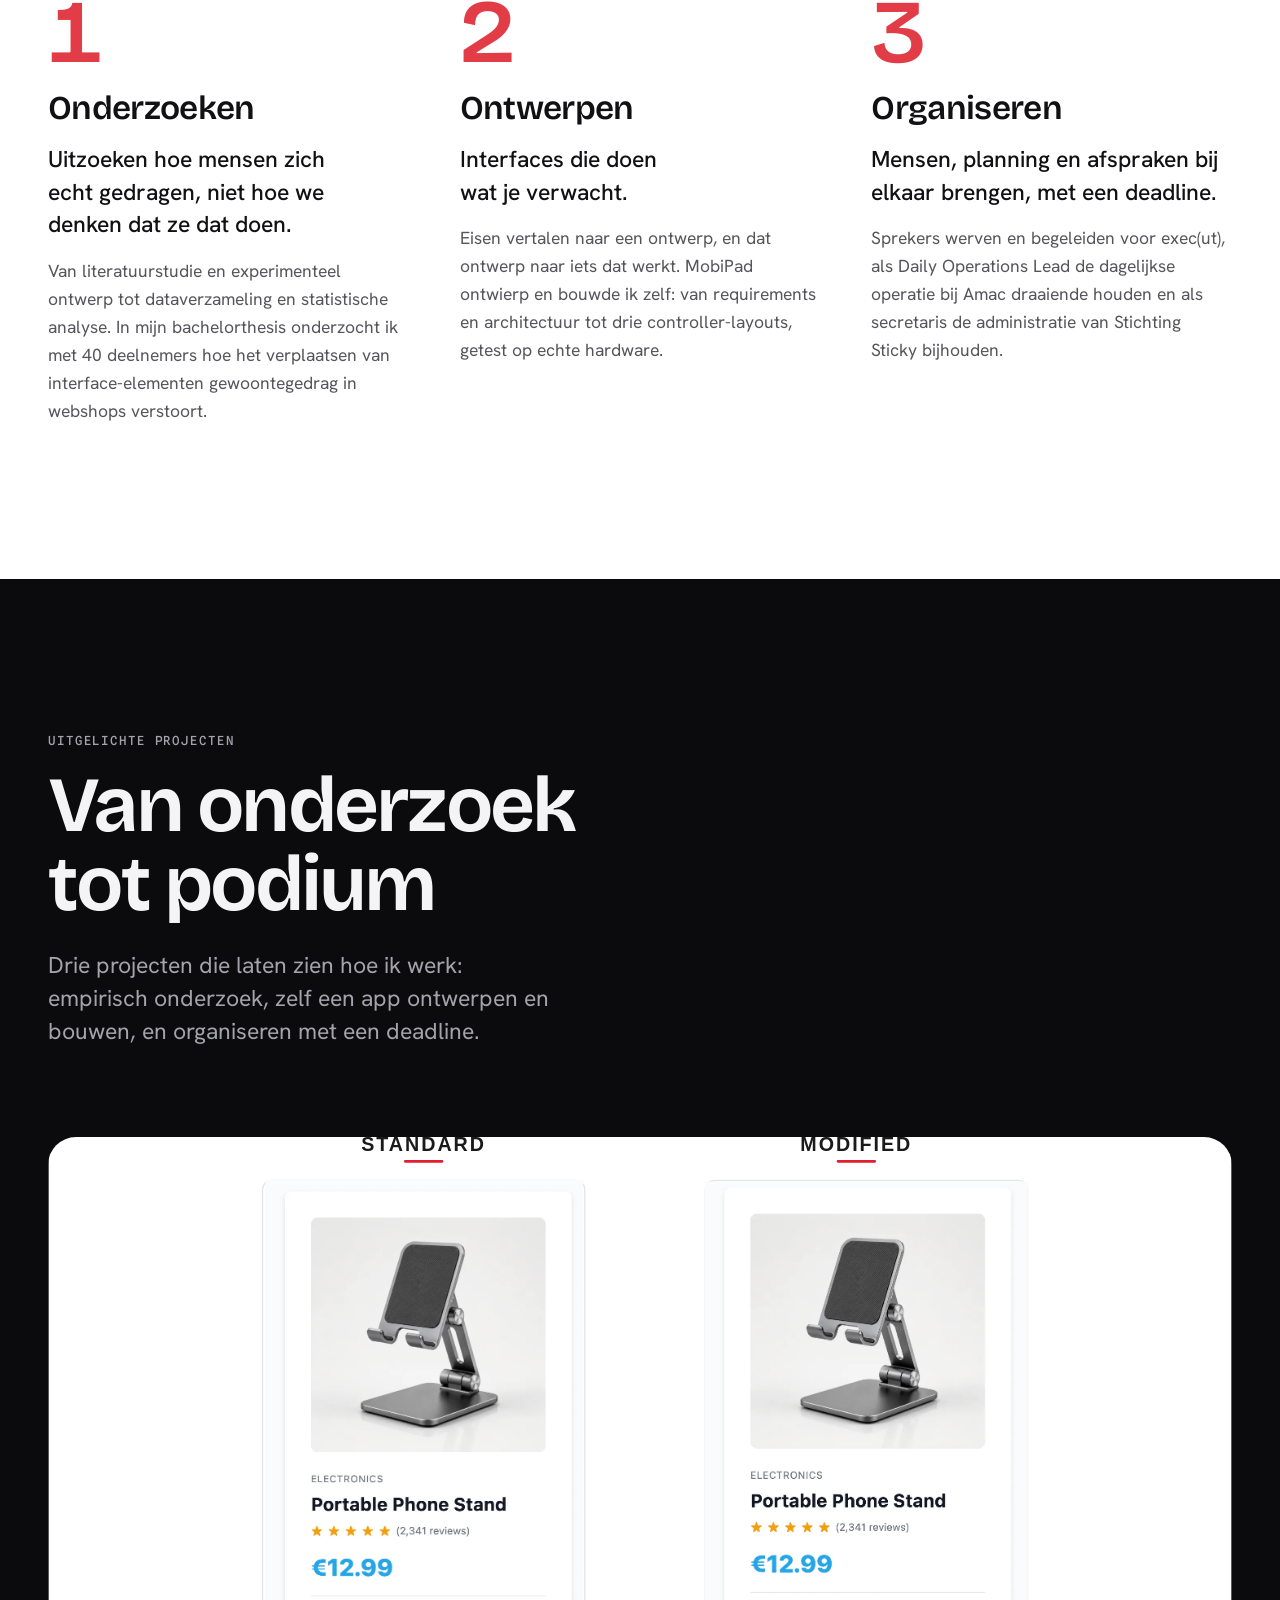
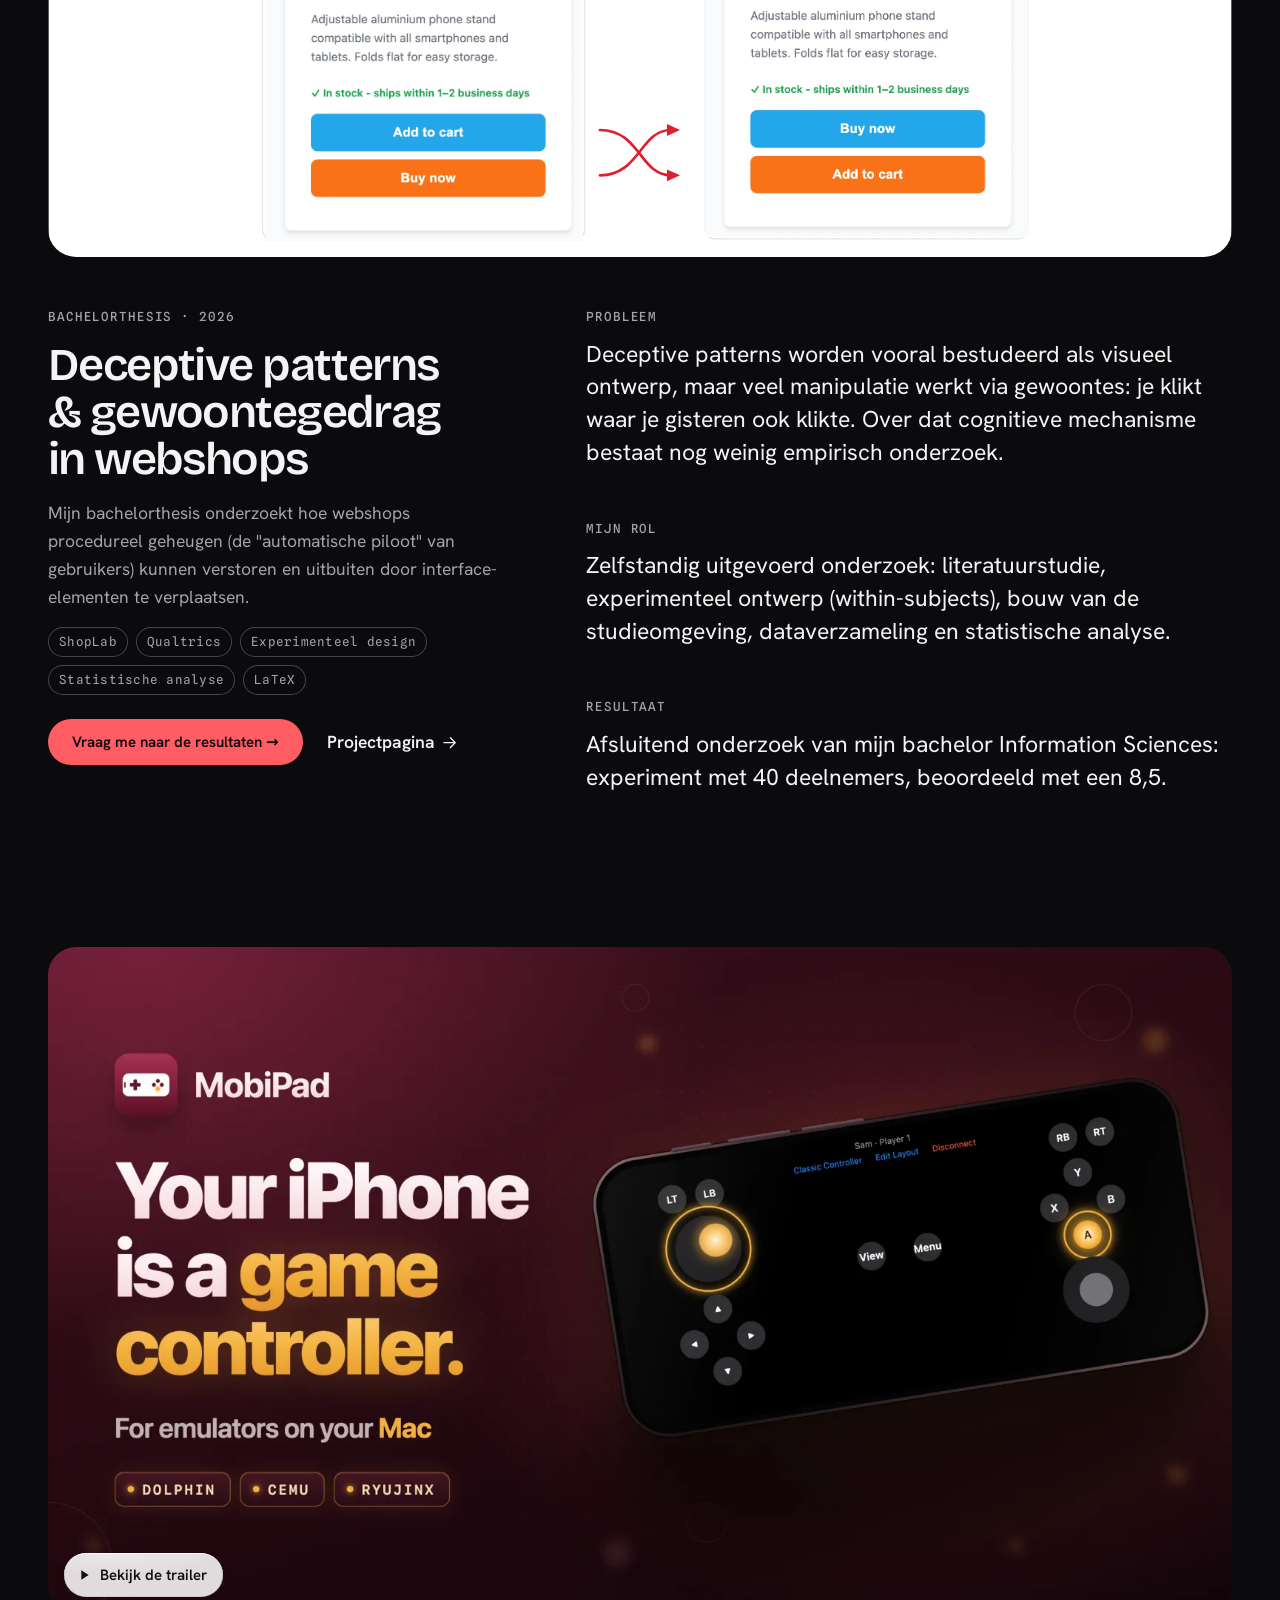
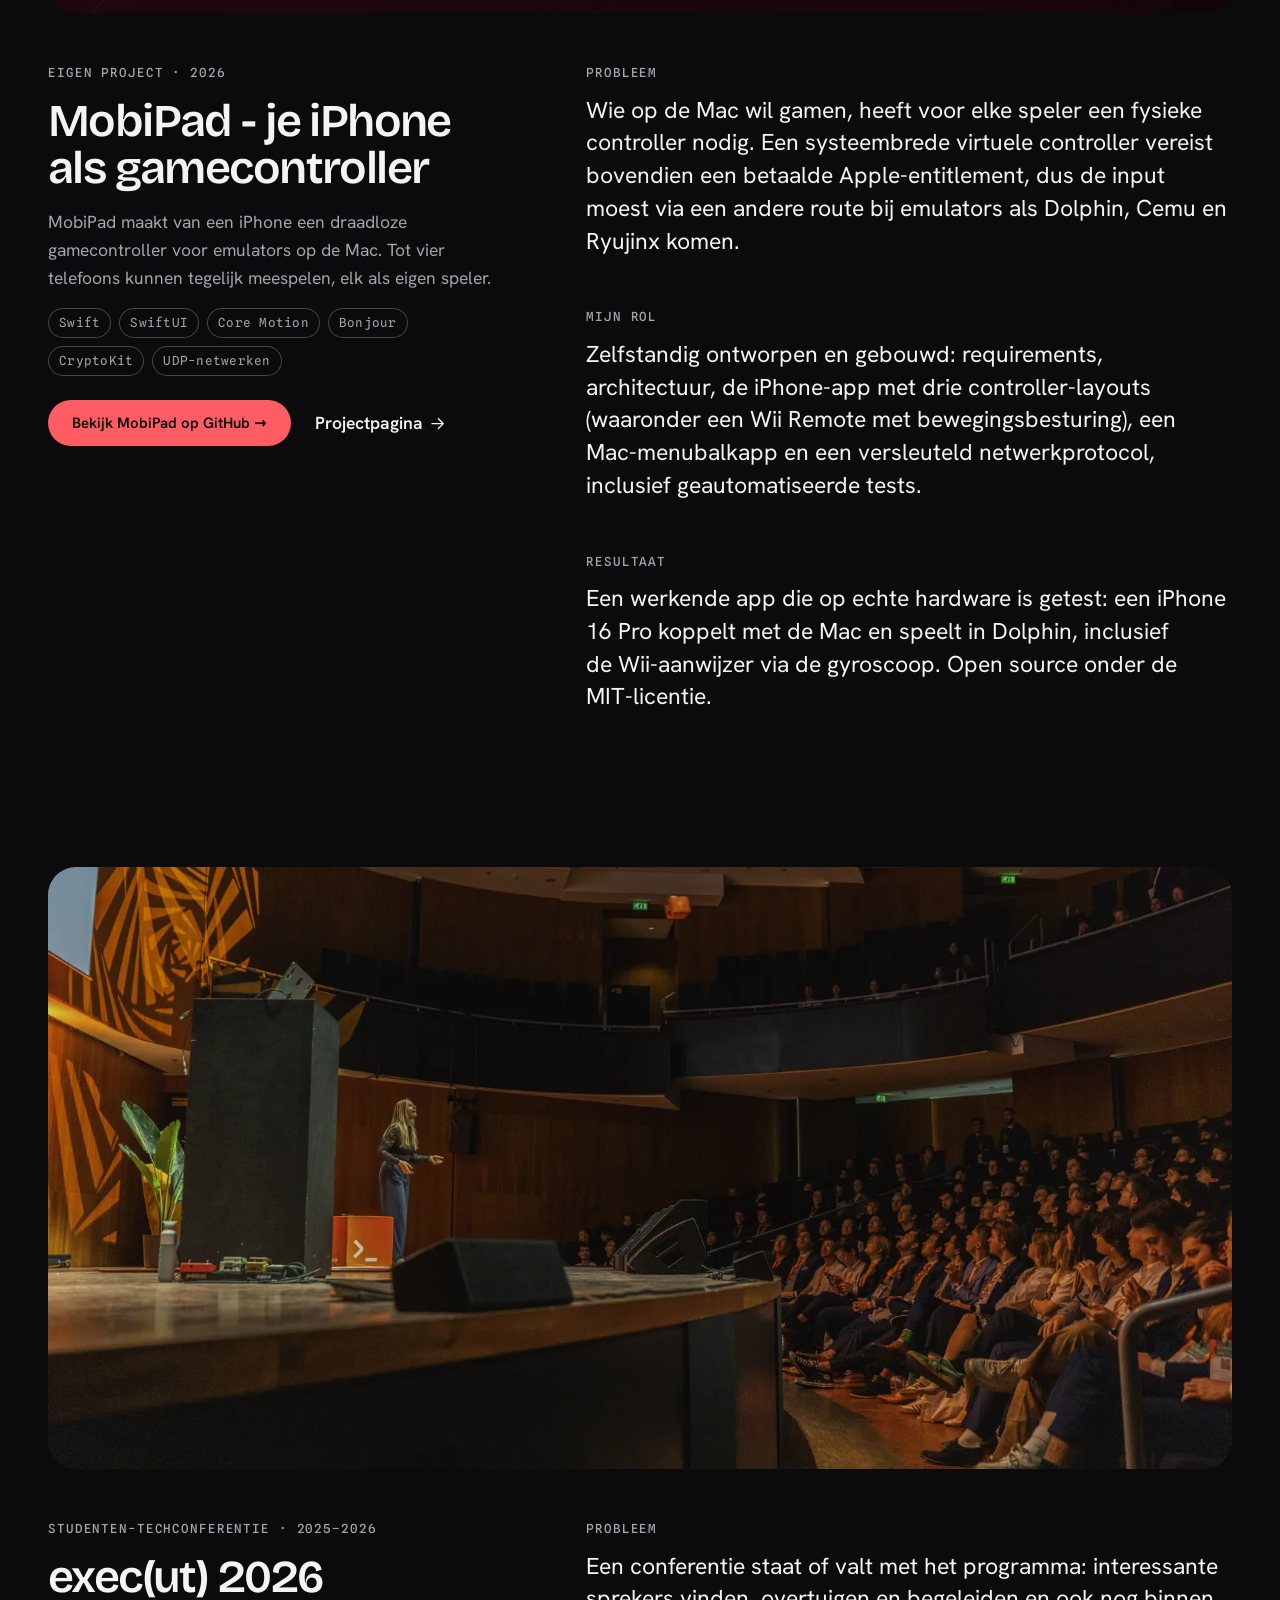
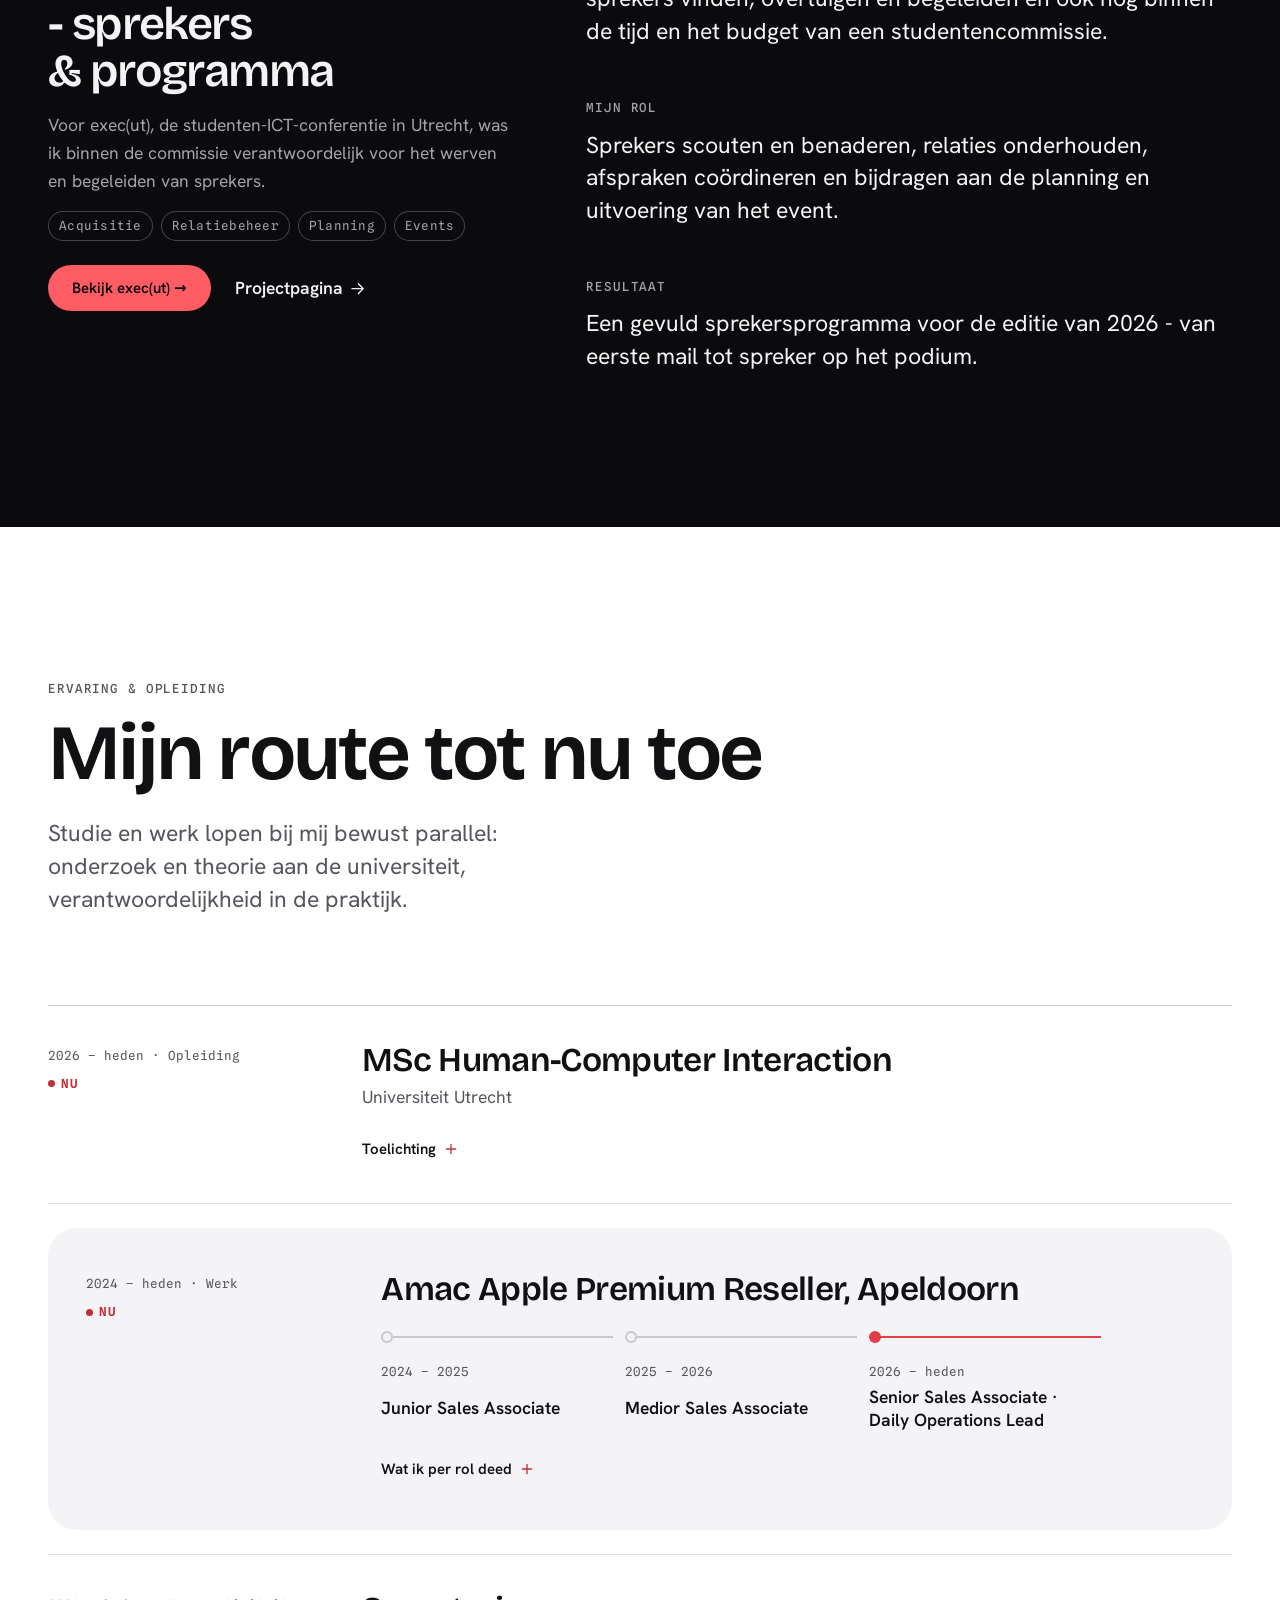
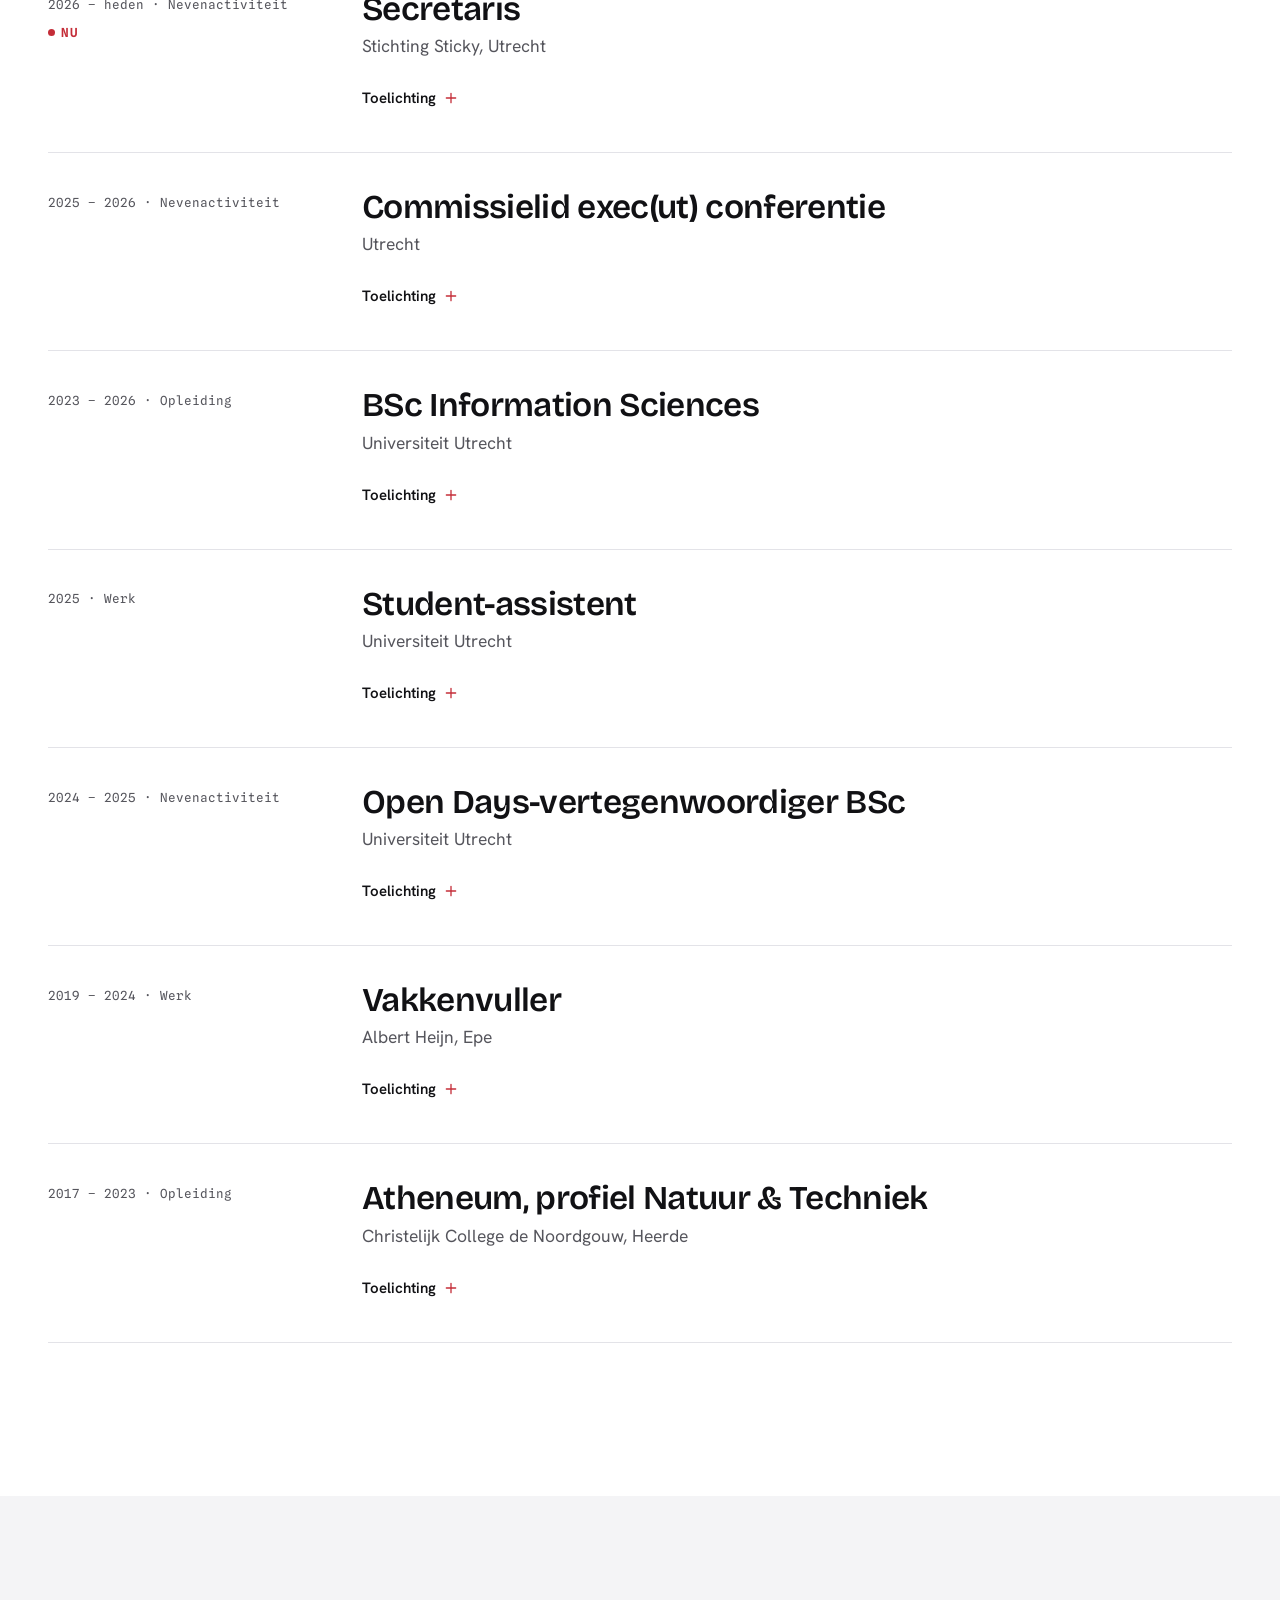
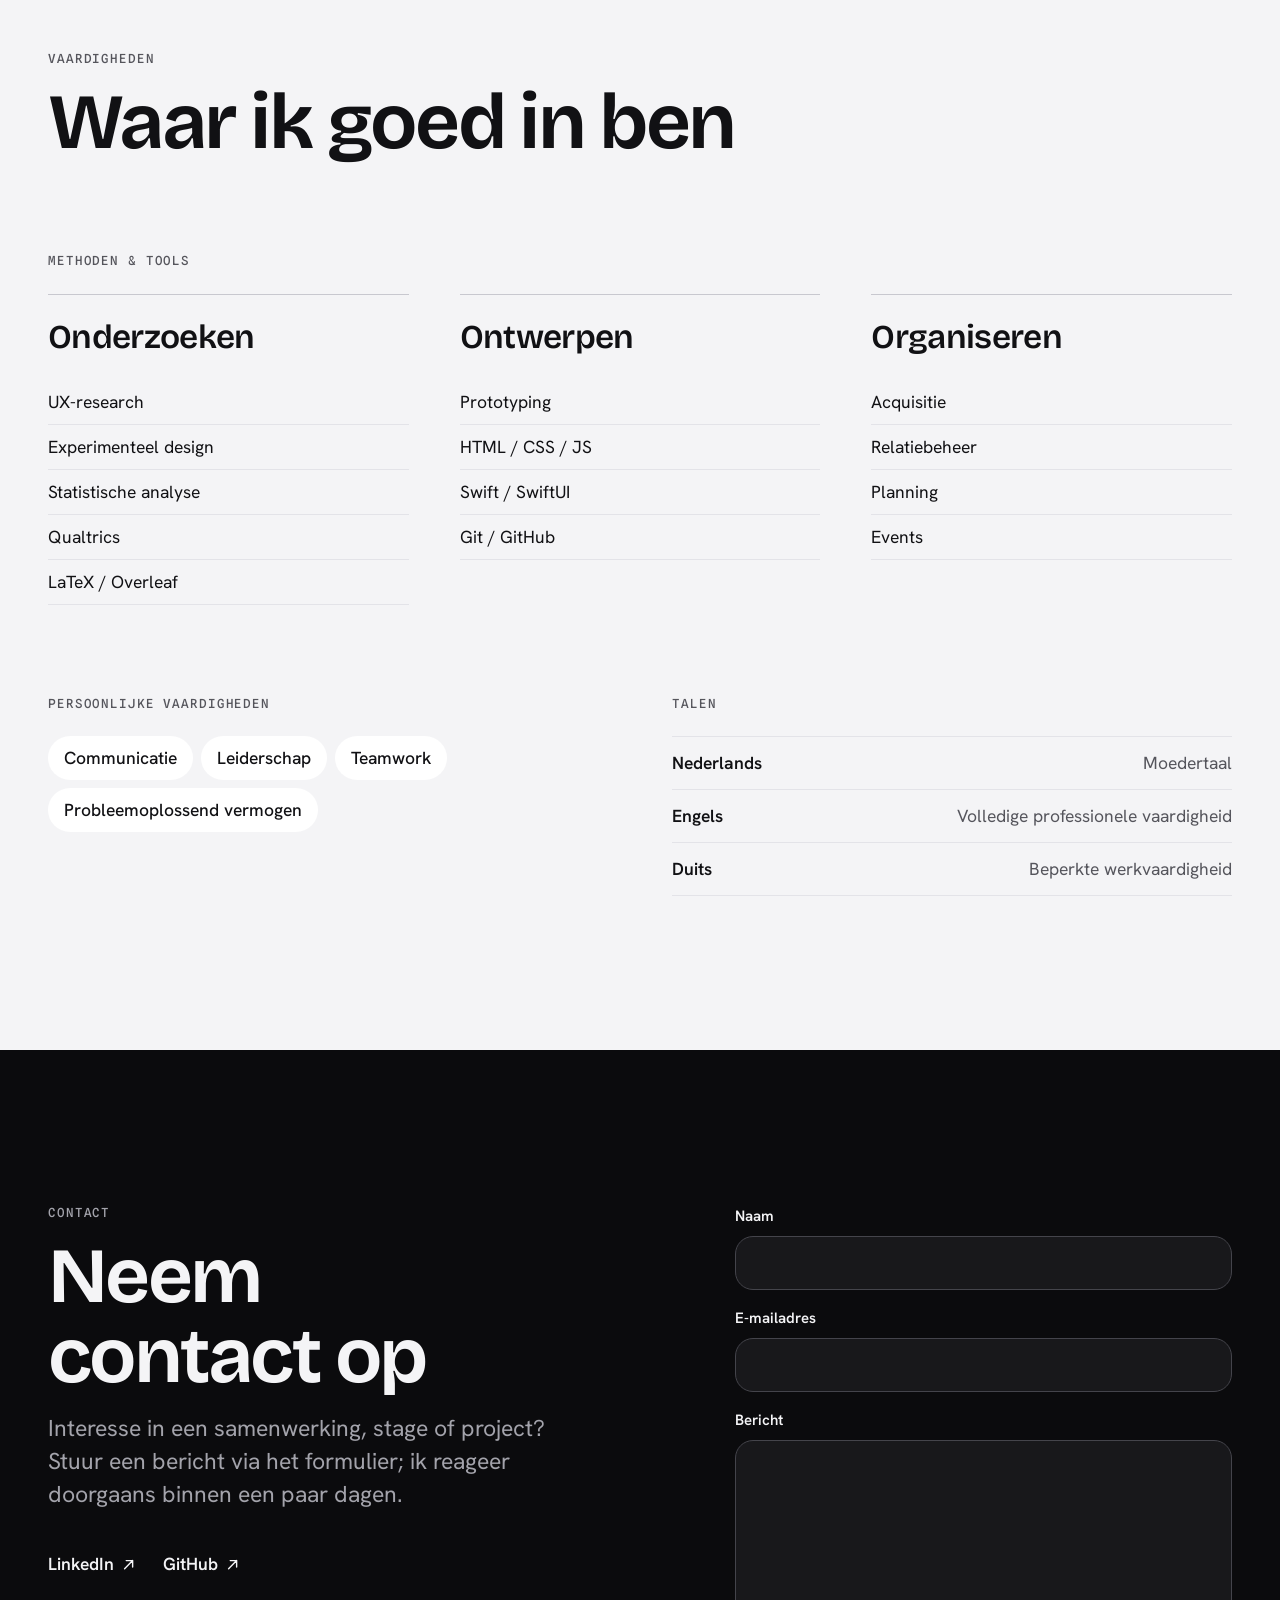
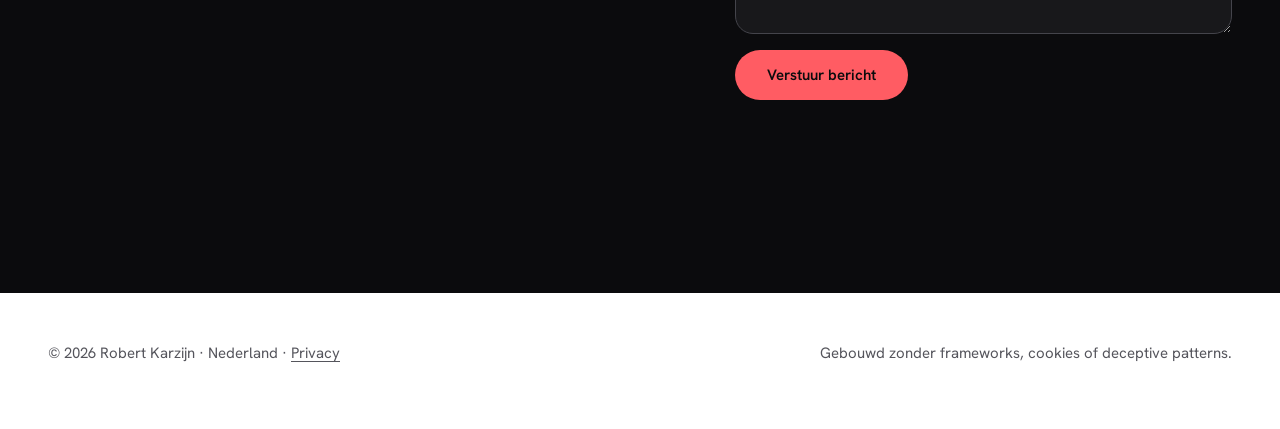
==== commit 979c8a19: "V3.0 Portrait on the right of About, with a mask reveal as it comes into view" ====
--- a/index.html
+++ b/index.html
@@ -15,14 +15,14 @@
 <meta property="og:description" content="Goede techniek begint met een goed gesprek. Masterstudent Human-Computer Interaction: onderzoek naar deceptive patterns, interactieontwerp en de winkelvloer bij Amac.">
 <meta property="og:type" content="website">
 <meta property="og:url" content="https://robertkarzijn.nl/">
-<meta property="og:image" content="https://robertkarzijn.nl/assets/img/og-image.png">
+<meta property="og:image" content="https://robertkarzijn.nl/assets/img/og-image-v3.png">
 <meta property="og:image:width" content="1200">
 <meta property="og:image:height" content="630">
 <meta property="og:image:alt" content="Robert Karzijn — Human-Computer Interaction & UX-onderzoek">
 <meta name="twitter:card" content="summary_large_image">
 <meta name="twitter:title" content="Robert Karzijn — Portfolio">
 <meta name="twitter:description" content="Goede techniek begint met een goed gesprek. Masterstudent Human-Computer Interaction: onderzoek naar deceptive patterns, interactieontwerp en de winkelvloer bij Amac.">
-<meta name="twitter:image" content="https://robertkarzijn.nl/assets/img/og-image.png">
+<meta name="twitter:image" content="https://robertkarzijn.nl/assets/img/og-image-v3.png">
 <link rel="canonical" href="https://robertkarzijn.nl/">
 <link rel="icon" type="image/png" sizes="48x48" href="assets/img/favicon-48.png">
 <link rel="icon" type="image/png" sizes="32x32" href="assets/img/favicon-32.png">
@@ -146,7 +146,7 @@
       <h2 class="headline" id="aboutTitle" data-t="about.title"></h2>
     </header>
     <div class="about">
-      <figure class="portrait">
+      <figure class="portrait reveal-photo">
         <img id="portraitImg" src="assets/img/portrait.webp" width="960" height="1044" data-t-alt="about.portrait_alt" alt="" loading="lazy" decoding="async">
       </figure>
       <div class="about-copy">
--- a/assets/css/tokens.css
+++ b/assets/css/tokens.css
@@ -61,6 +61,11 @@
   --glass-solid-border: #8A8A92;
   --glass-highlight: rgba(255, 255, 255, .55);    /* the light that follows the pointer */
   --glass-ink-muted: #55555C;  /* secondary text on glass: ≥4.5:1 over the worst background that can scroll beneath */
+  /* Glass that sits on a photo (the trailer chip): always light, in both themes */
+  --photo-chip-ink: #111114;
+  --photo-chip-tint: rgba(255, 255, 255, .86);
+  --photo-chip-highlight: rgba(255, 255, 255, .55);
+  --photo-chip-solid: #FFFFFF;
 
   /* ---------- Shadows ---------- */
   --shadow-media: 0 1px 2px rgba(17, 17, 20, .06), 0 24px 60px -24px rgba(17, 17, 20, .28);
@@ -112,6 +117,7 @@
   --radius: 18px;
   --radius-lg: 28px;
   --radius-pill: 999px;
+  --icon-lg: 22px;            /* arrows in tiles */
 
   /* ---------- Motion ---------- */
   --ease-settle: cubic-bezier(.22, 1, .36, 1);      /* arrivals: close to a critically damped spring */
--- a/assets/css/main.css
+++ b/assets/css/main.css
@@ -116,7 +116,7 @@
 .wordmark-mark {
   display: grid; place-items: center; width: 32px; height: 32px; border-radius: 50%;
   background: var(--accent-strong); color: var(--on-accent);
-  font-family: var(--font-display); font-size: 13px; font-weight: 700; letter-spacing: -.02em;
+  font-family: var(--font-display); font-size: var(--fs-label); font-weight: 700; letter-spacing: -.02em;
 }
 .bar-panel { /* desktop: one row of links, then the preferences */
   display: flex; align-items: center; gap: var(--space-2); margin-left: auto;
@@ -136,7 +136,7 @@
 .seg { display: inline-flex; padding: 3px; height: 44px; border-radius: var(--radius-pill); align-items: center; }
 .seg button {
   height: 38px; min-width: 40px; padding: 0 var(--space-3); border: 0; border-radius: var(--radius-pill);
-  background: none; font-family: var(--font-mono); font-size: 12.5px; font-weight: 600; letter-spacing: .04em; color: var(--glass-ink-muted);
+  background: none; font-family: var(--font-mono); font-size: var(--fs-label); font-weight: 600; letter-spacing: .04em; color: var(--glass-ink-muted);
   transition: background-color var(--dur-state) var(--ease-settle), color var(--dur-state);
 }
 .seg button[aria-pressed="true"] { background: var(--ink); color: var(--canvas); }
@@ -215,7 +215,7 @@
 .honest p { font-size: var(--fs-small); line-height: 1.4; }
 .honest-btn {
   flex: none; min-height: 36px; padding: 0 var(--space-4); border-radius: var(--radius-pill); border: 0;
-  background: var(--ink); color: var(--canvas); font-size: 13px; font-weight: 600;
+  background: var(--ink); color: var(--canvas); font-size: var(--fs-label); font-weight: 600;
 }
 
 /* The session: the intro video as recorded footage, with its coding log beside it */
@@ -231,7 +231,7 @@
 .video-btn {
   position: absolute; left: var(--space-4); bottom: var(--space-4);
   display: inline-flex; align-items: center; gap: var(--space-2); min-height: 44px; padding: 0 var(--space-4) 0 var(--space-3);
-  border: 0; border-radius: var(--radius-pill); font-size: 14px; font-weight: 600;
+  border: 0; border-radius: var(--radius-pill); font-size: var(--fs-small); font-weight: 600;
 }
 .video-btn svg { width: 18px; height: 18px; }
 .session-log .label { margin-bottom: var(--space-4); }
@@ -241,7 +241,7 @@
   padding: var(--space-2) 0; border-top: 1px solid var(--hairline); color: var(--ink-muted);
   transition: color var(--dur-state) var(--ease-settle);
 }
-.session-log .when { font-family: var(--font-mono); font-size: 13px; }
+.session-log .when { font-family: var(--font-mono); font-size: var(--fs-label); }
 .session-log li.is-done { color: var(--ink); }
 .session-log li.is-now { color: var(--ink); }
 .session-log li.is-now .when { color: var(--accent-strong); }
@@ -265,8 +265,10 @@
 .sect-head .lead { margin-top: var(--space-2); }
 
 /* ---------- About ---------- */
-.about { display: grid; grid-template-columns: minmax(0, 5fr) minmax(0, 7fr); gap: clamp(32px, 6vw, 96px); align-items: start; }
-.portrait { border-radius: var(--radius-lg); overflow: hidden; background: var(--canvas-alt); position: sticky; top: calc(var(--nav-h) + var(--space-6)); }
+/* Narrative on the left, portrait on the right (in the DOM the portrait comes first, so phones show it above the text) */
+.about { display: grid; grid-template-columns: minmax(0, 7fr) minmax(0, 5fr); gap: clamp(32px, 6vw, 96px); align-items: start; }
+.about-copy { grid-column: 1; grid-row: 1; }
+.portrait { grid-column: 2; grid-row: 1; border-radius: var(--radius-lg); overflow: hidden; background: var(--canvas-alt); position: sticky; top: calc(var(--nav-h) + var(--space-6)); }
 .portrait img { width: 100%; aspect-ratio: 960 / 1044; object-fit: cover; }
 .about-text { display: grid; gap: var(--space-5); max-width: 62ch; }
 .about-text p:first-child { font-size: var(--fs-lead); line-height: var(--lh-lead); color: var(--ink); }
@@ -278,6 +280,7 @@
 .facts dd { font-weight: 500; }
 @media (max-width: 760px) {
   .about { grid-template-columns: minmax(0, 1fr); }
+  .about-copy, .portrait { grid-column: auto; grid-row: auto; }
   .portrait { position: static; max-width: 420px; }
   .facts div { grid-template-columns: minmax(0, 1fr); gap: var(--space-1); }
 }
@@ -293,7 +296,7 @@
 }
 .tile p { color: var(--ink-muted); max-width: 46ch; }
 .tile-title { font-family: var(--font-display); font-size: var(--fs-title); font-weight: 600; letter-spacing: var(--track-title); line-height: var(--lh-title); margin-top: auto; }
-.tile-arrow { position: absolute; top: clamp(24px, 2.6vw, 40px); right: clamp(24px, 2.6vw, 40px); display: flex; font-size: 22px; color: var(--accent-strong); }
+.tile-arrow { position: absolute; top: clamp(24px, 2.6vw, 40px); right: clamp(24px, 2.6vw, 40px); display: flex; font-size: var(--icon-lg); color: var(--accent-strong); }
 @media (hover: hover) { a.tile:hover { transform: translateY(-3px); box-shadow: var(--shadow-media); } }
 .bento > :first-child { grid-column: span 2; background: var(--stage); color: var(--stage-ink); }
 .bento > :first-child .label, .bento > :first-child p { color: var(--stage-muted); }
@@ -341,8 +344,8 @@
 .play-chip {
   position: absolute; left: var(--space-4); bottom: var(--space-4);
   display: inline-flex; align-items: center; gap: var(--space-2); min-height: 44px; padding: 0 var(--space-4) 0 var(--space-3);
-  border-radius: var(--radius-pill); font-weight: 600; font-size: 14px; color: #111114;
-  --glass-tint-strong: rgba(255, 255, 255, .86); --glass-highlight: rgba(255, 255, 255, .55); --glass-solid: #FFFFFF; /* always light: it sits on a photo */
+  border-radius: var(--radius-pill); font-weight: 600; font-size: var(--fs-small); color: var(--photo-chip-ink);
+  --glass-tint-strong: var(--photo-chip-tint); --glass-highlight: var(--photo-chip-highlight); --glass-solid: var(--photo-chip-solid); /* always light: it sits on a photo */
 }
 .play-chip svg { width: 16px; height: 16px; }
 .project-body { display: grid; grid-template-columns: minmax(0, 5fr) minmax(0, 7fr); gap: clamp(32px, 6vw, 96px); margin-top: clamp(32px, 4vw, 56px); align-items: start; }
@@ -350,7 +353,7 @@
 .project-side .title { font-size: clamp(30px, 1rem + 2.3vw, 54px); letter-spacing: var(--track-headline); line-height: 1.04; }
 .project-intro { color: var(--ink-muted); }
 .chips { list-style: none; display: flex; flex-wrap: wrap; gap: var(--space-2); }
-.chips li { font-family: var(--font-mono); font-size: 12px; letter-spacing: .02em; padding: 5px 11px; border-radius: var(--radius-pill); box-shadow: inset 0 0 0 1px var(--hairline-strong); color: var(--ink-muted); }
+.chips li { font-family: var(--font-mono); font-size: var(--fs-label); letter-spacing: .02em; padding: 5px 11px; border-radius: var(--radius-pill); box-shadow: inset 0 0 0 1px var(--hairline-strong); color: var(--ink-muted); }
 .project-links { display: flex; flex-wrap: wrap; align-items: center; gap: var(--space-3) var(--space-5); margin-top: var(--space-2); }
 .case { display: grid; gap: clamp(32px, 4vw, 56px); }
 .case div { display: grid; gap: var(--space-3); }
@@ -370,9 +373,9 @@
 .ledger { list-style: none; border-top: 1px solid var(--hairline-strong); }
 .row { display: grid; grid-template-columns: minmax(150px, 3fr) minmax(0, 9fr); gap: var(--space-5); padding: var(--space-6) 0; border-bottom: 1px solid var(--hairline); }
 .row-side { display: flex; flex-direction: column; align-items: flex-start; gap: var(--space-2); padding-top: .45em; }
-.when { font-family: var(--font-mono); font-size: 13.5px; color: var(--ink-muted); }
+.when { font-family: var(--font-mono); font-size: var(--fs-label); color: var(--ink-muted); }
 .now-tag {
-  display: inline-flex; align-items: center; gap: 6px; font-family: var(--font-mono); font-size: 12px; font-weight: 600;
+  display: inline-flex; align-items: center; gap: 6px; font-family: var(--font-mono); font-size: var(--fs-label); font-weight: 600;
   letter-spacing: var(--track-label); text-transform: uppercase; color: var(--accent-strong);
 }
 .now-tag::before { content: ""; width: 7px; height: 7px; border-radius: 50%; background: currentColor; }
@@ -506,6 +509,15 @@
   .reveal-io .reveal.in { opacity: 1; transform: none; }
   .hero-title em::after { animation: underline-draw var(--dur-scale) .45s var(--ease-settle) both; }
   .session-stage { animation: stage-rise var(--dur-scale) .2s var(--ease-settle) both; }
+  /* The portrait uncovers from the bottom while the photo settles from a slight zoom (app.js adds .in once a third is in view).
+     The clip sits on the <img>, never on the observed <figure>: Chromium counts a target's own clip-path,
+     so a fully clipped figure would never intersect and the photo would stay hidden. */
+  .reveal-io .reveal-photo { background: transparent; } /* no grey placeholder box ahead of the photo */
+  .reveal-io .reveal-photo img {
+    clip-path: inset(100% 0 0 0); transform: scale(1.18) translateY(6%);
+    transition: clip-path 1.2s var(--ease-settle), transform 1.8s var(--ease-settle);
+  }
+  .reveal-io .reveal-photo.in img { clip-path: inset(0); transform: none; }
 }
 @keyframes underline-draw { from { clip-path: inset(0 100% 0 0); } }
 @keyframes stage-rise { from { opacity: 0; transform: translateY(32px) scale(.98); } }
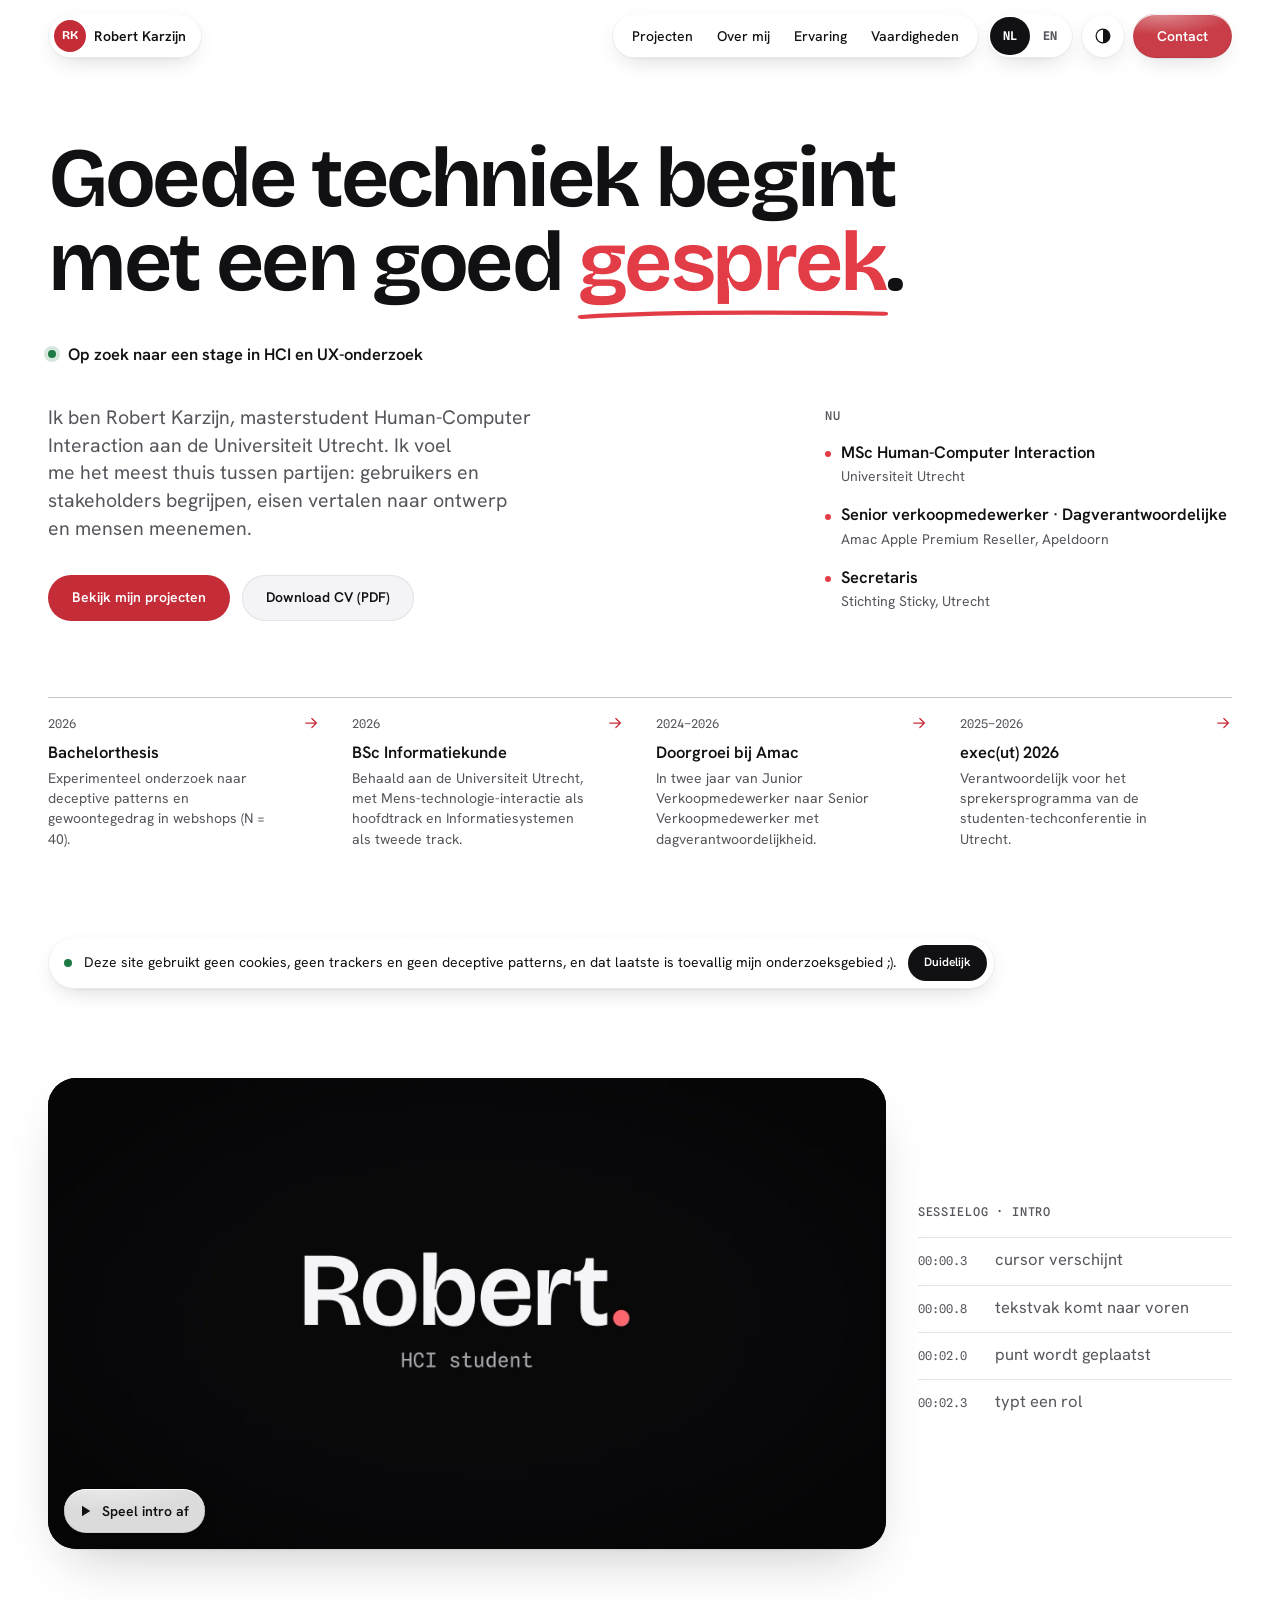
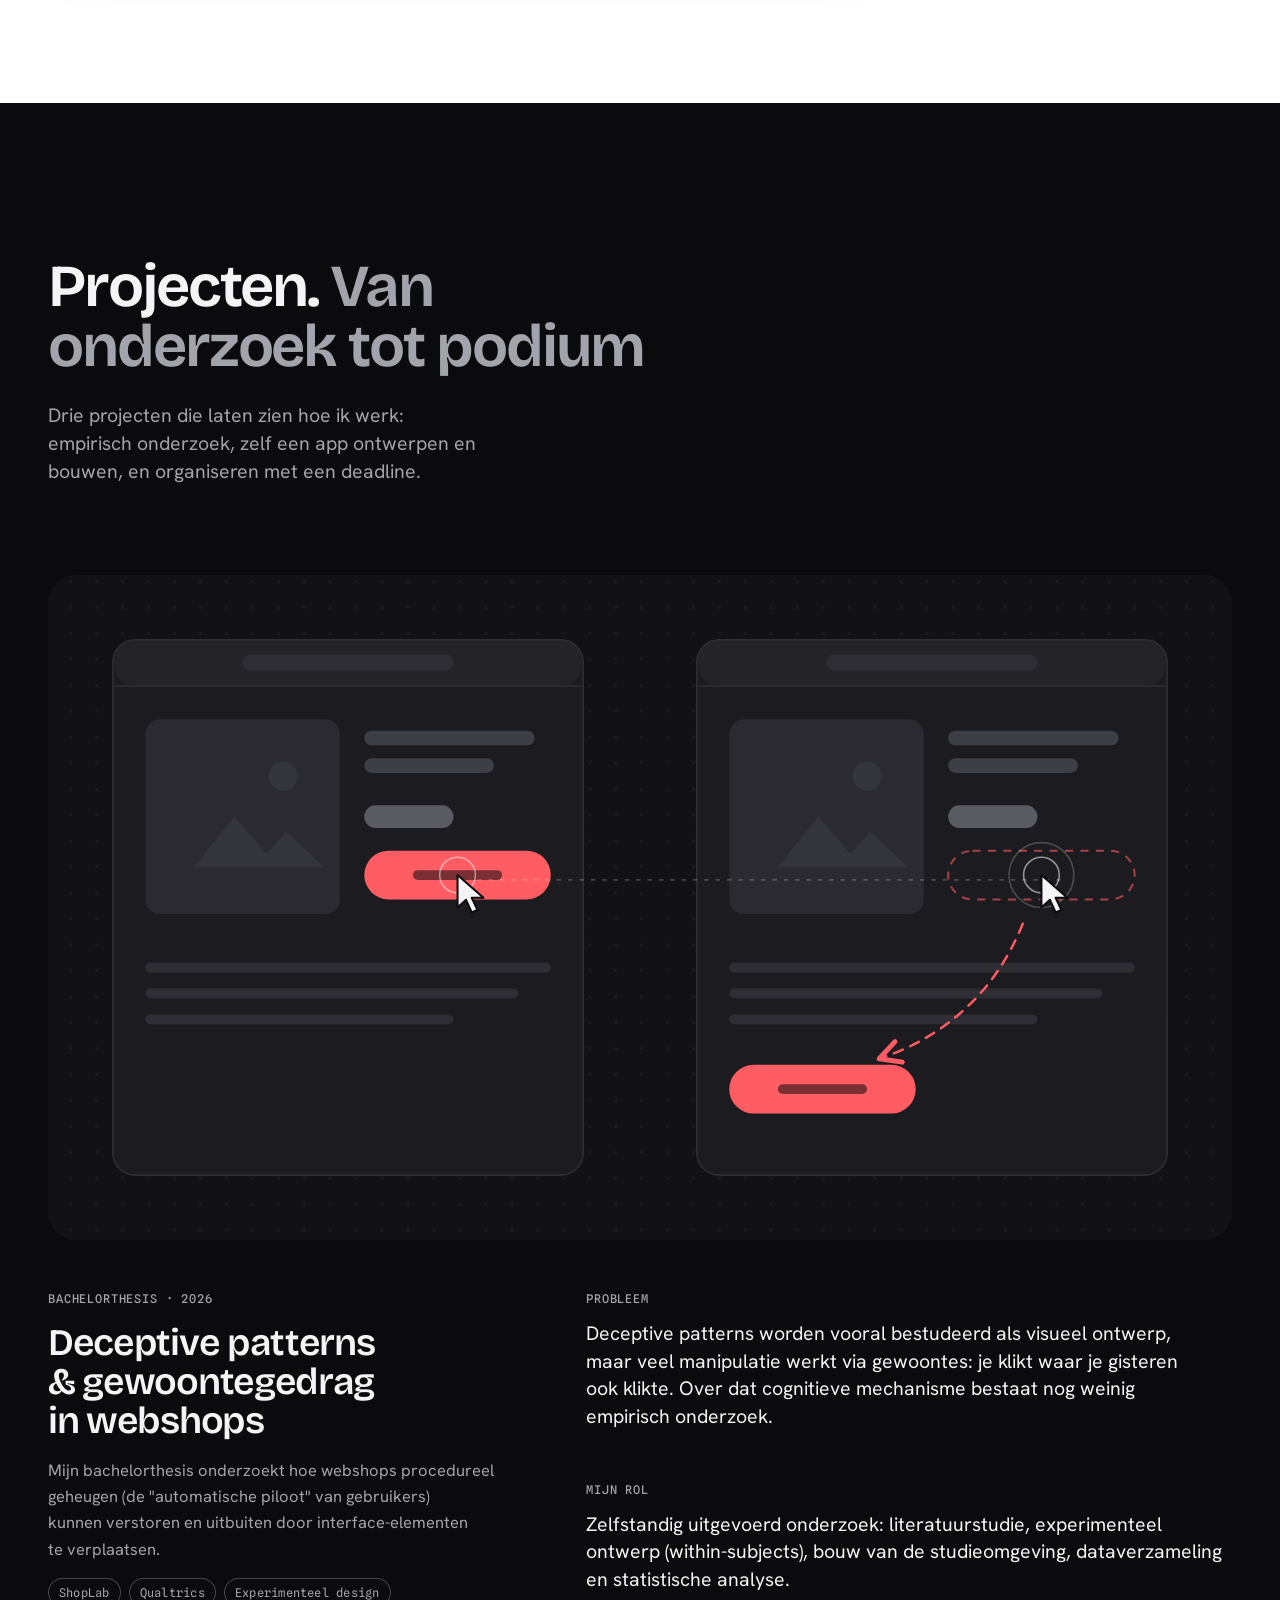
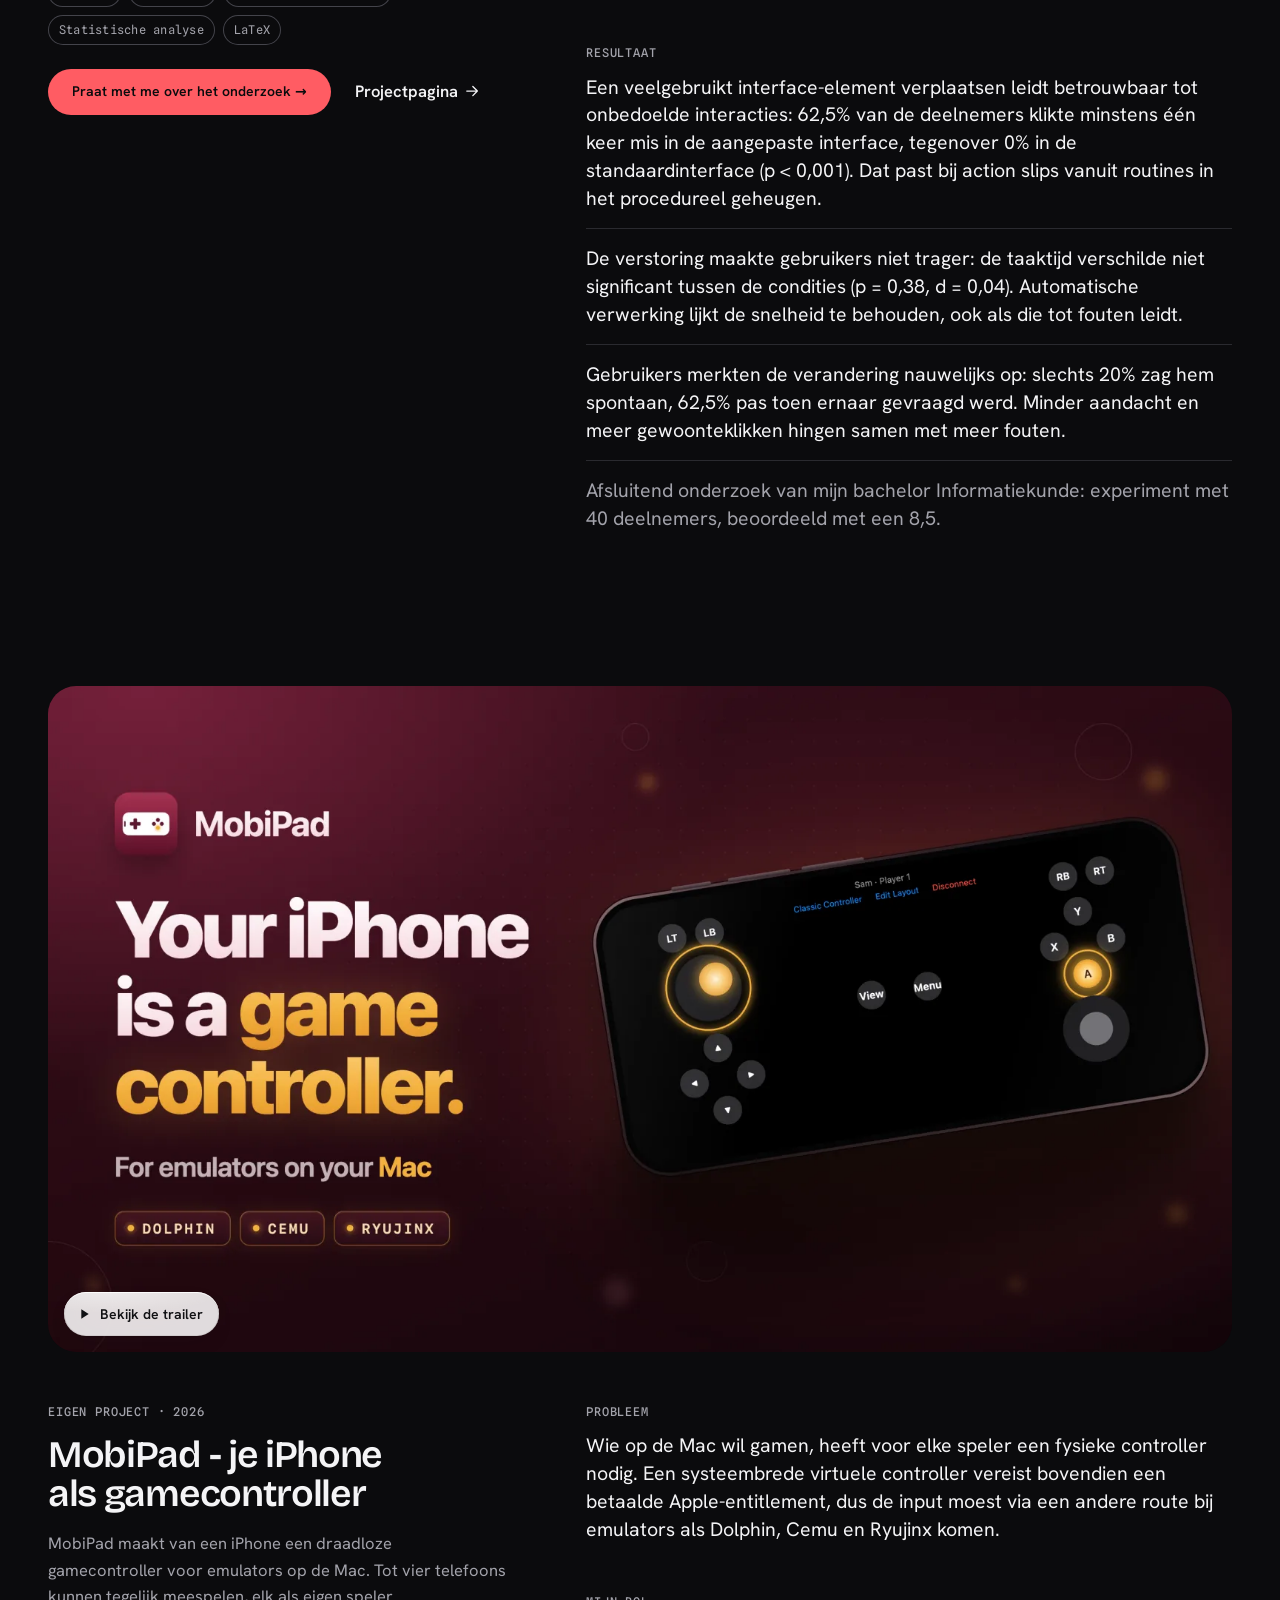
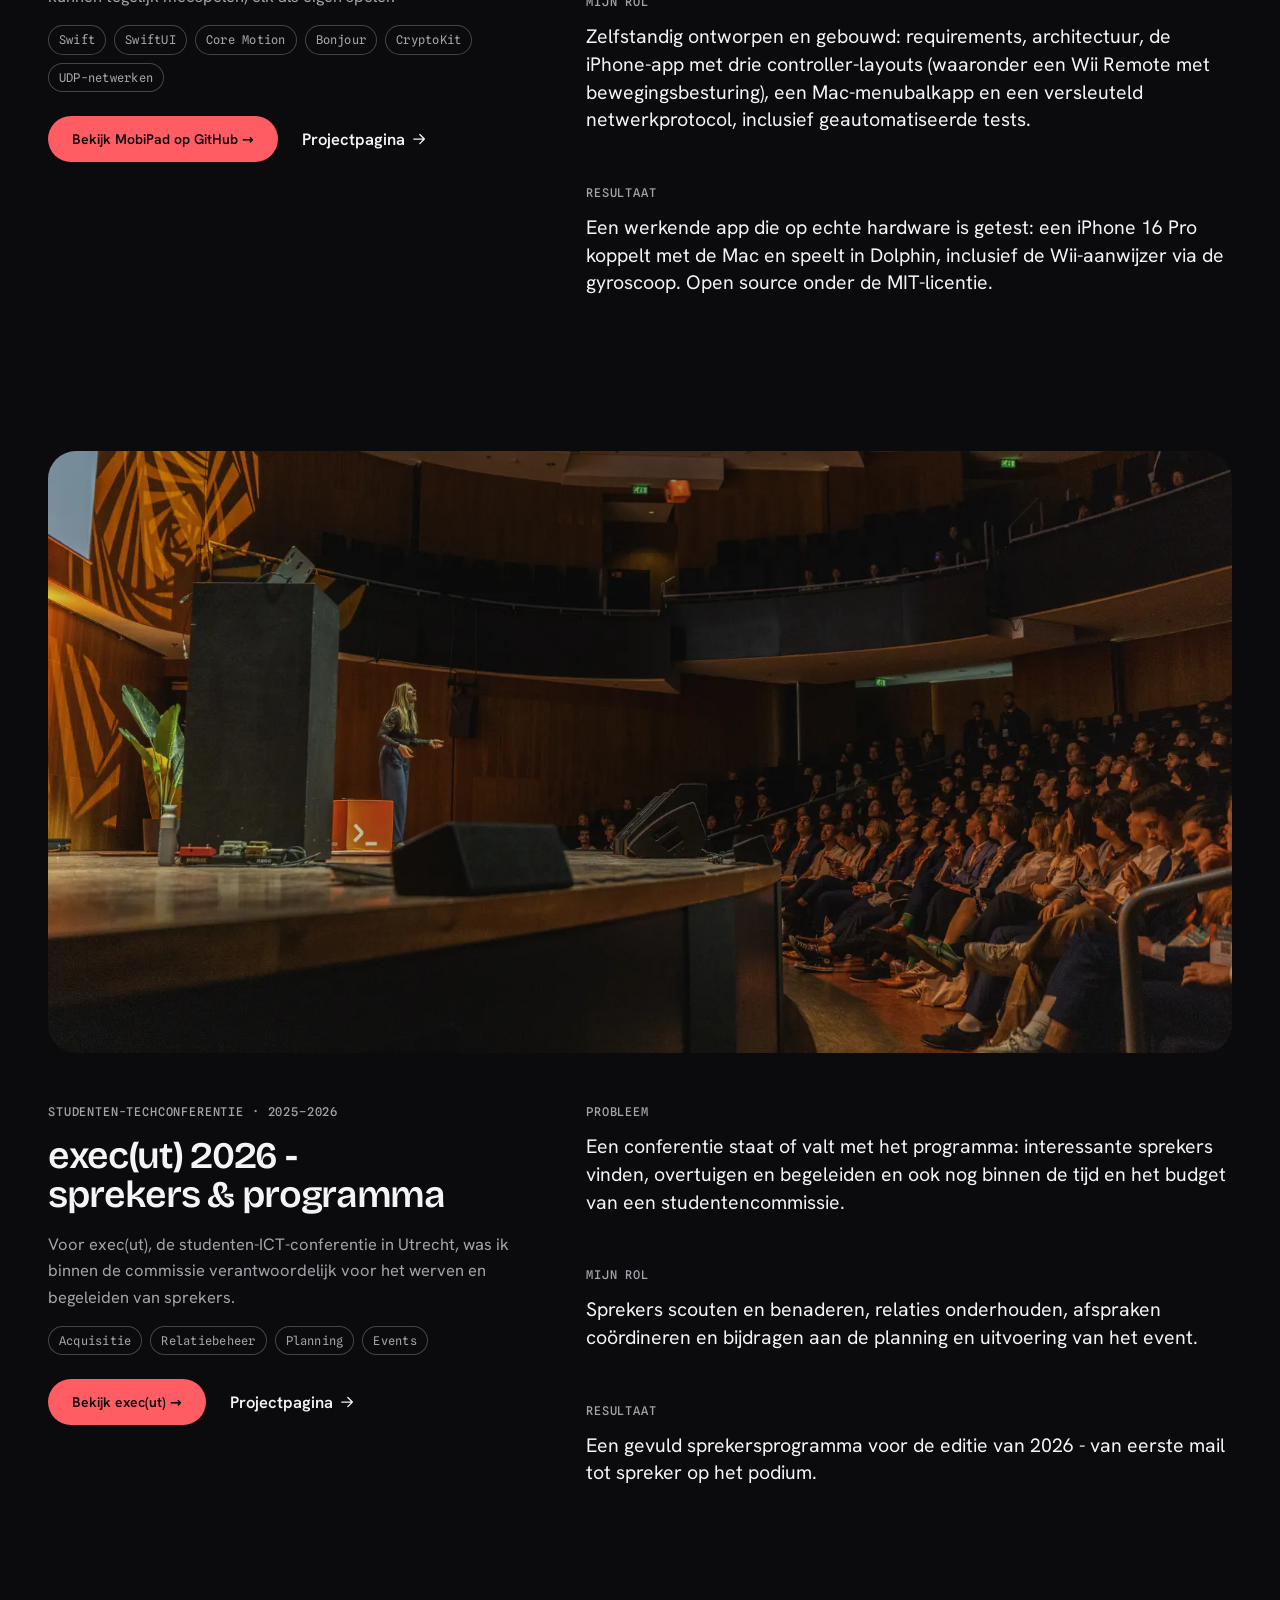
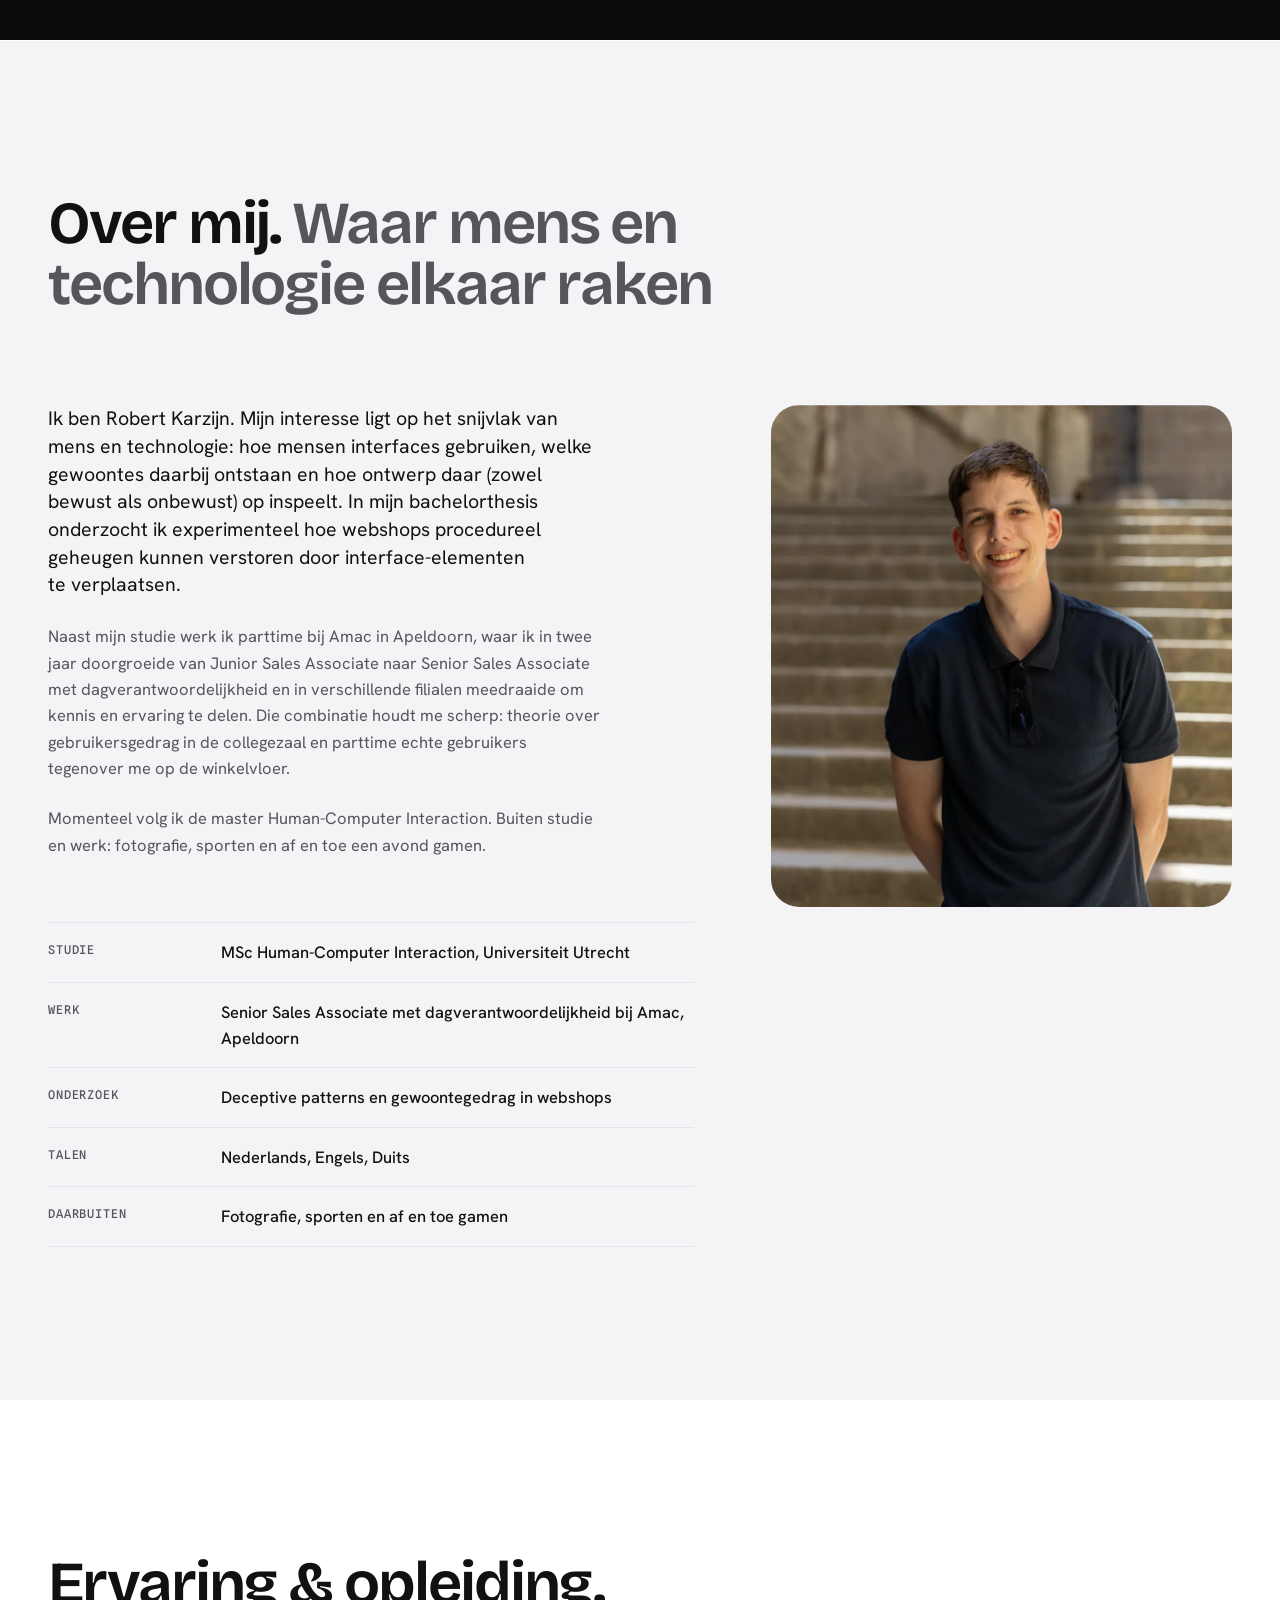
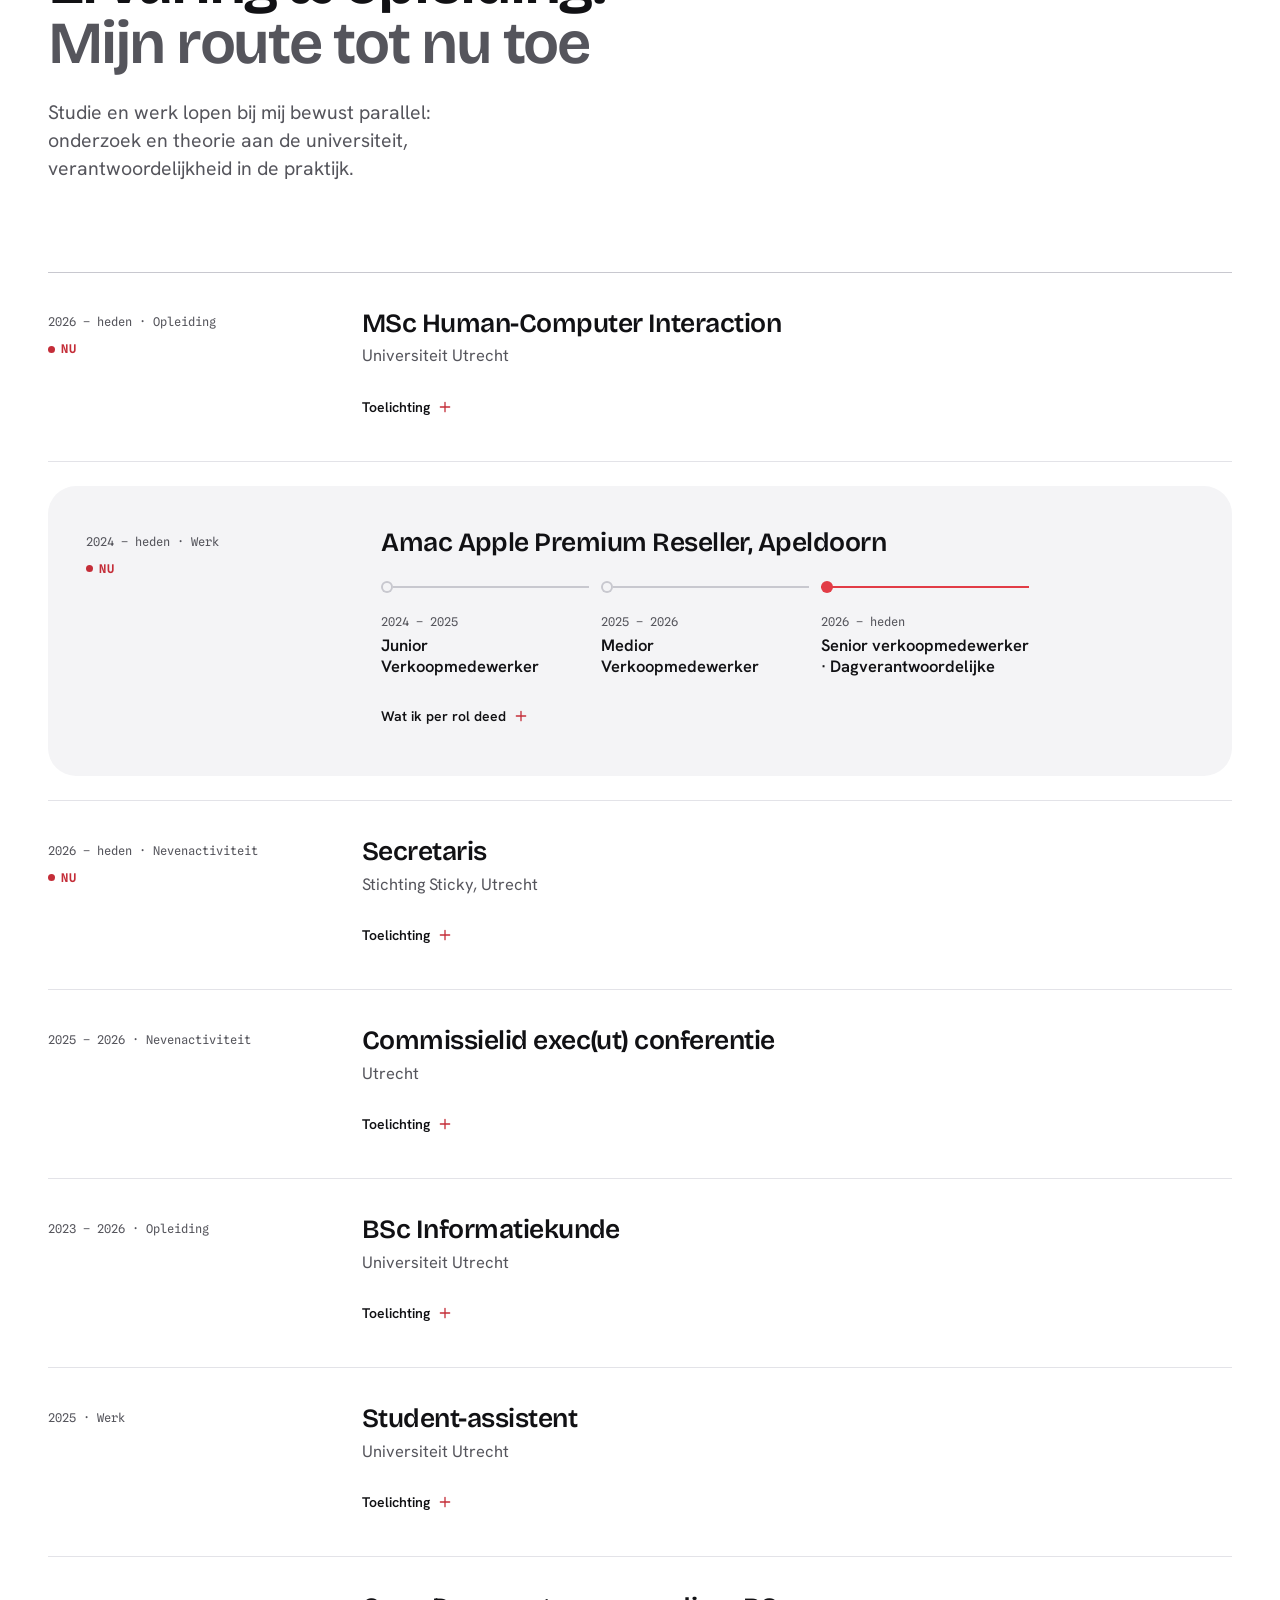
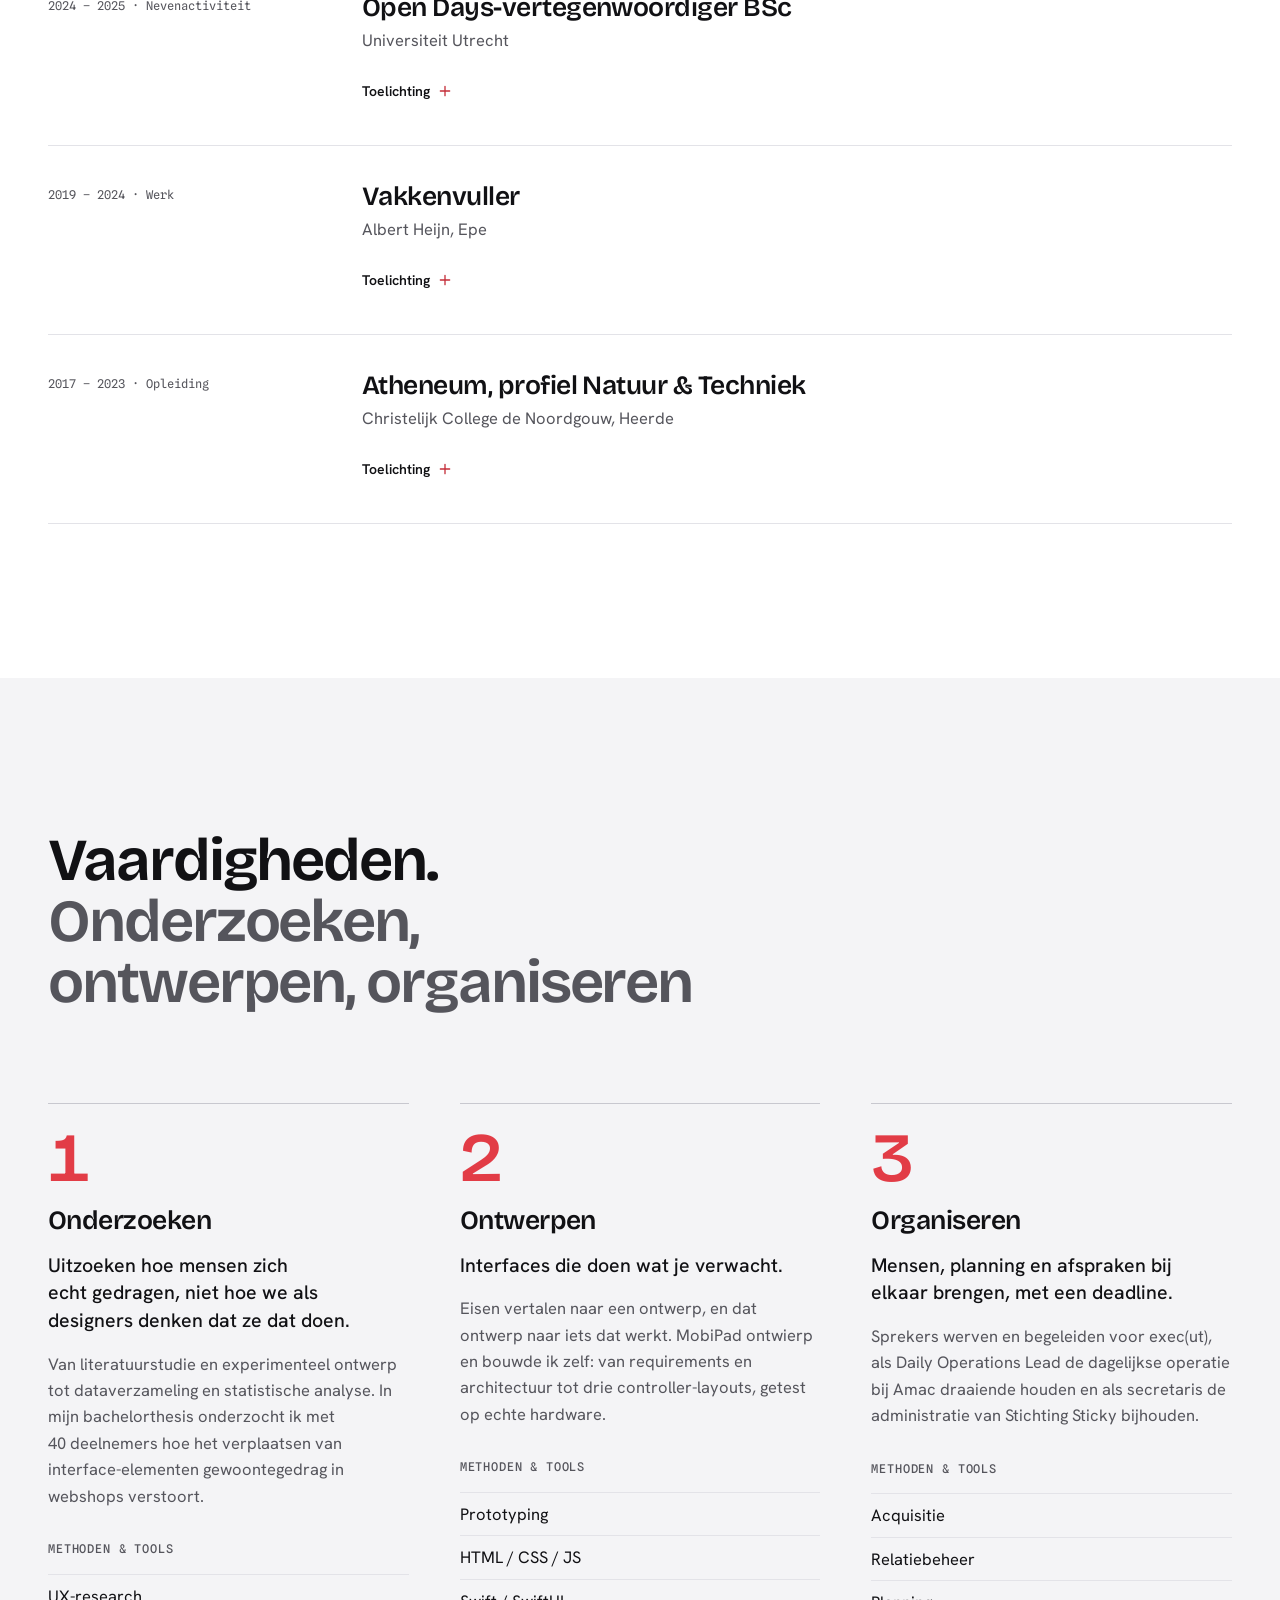
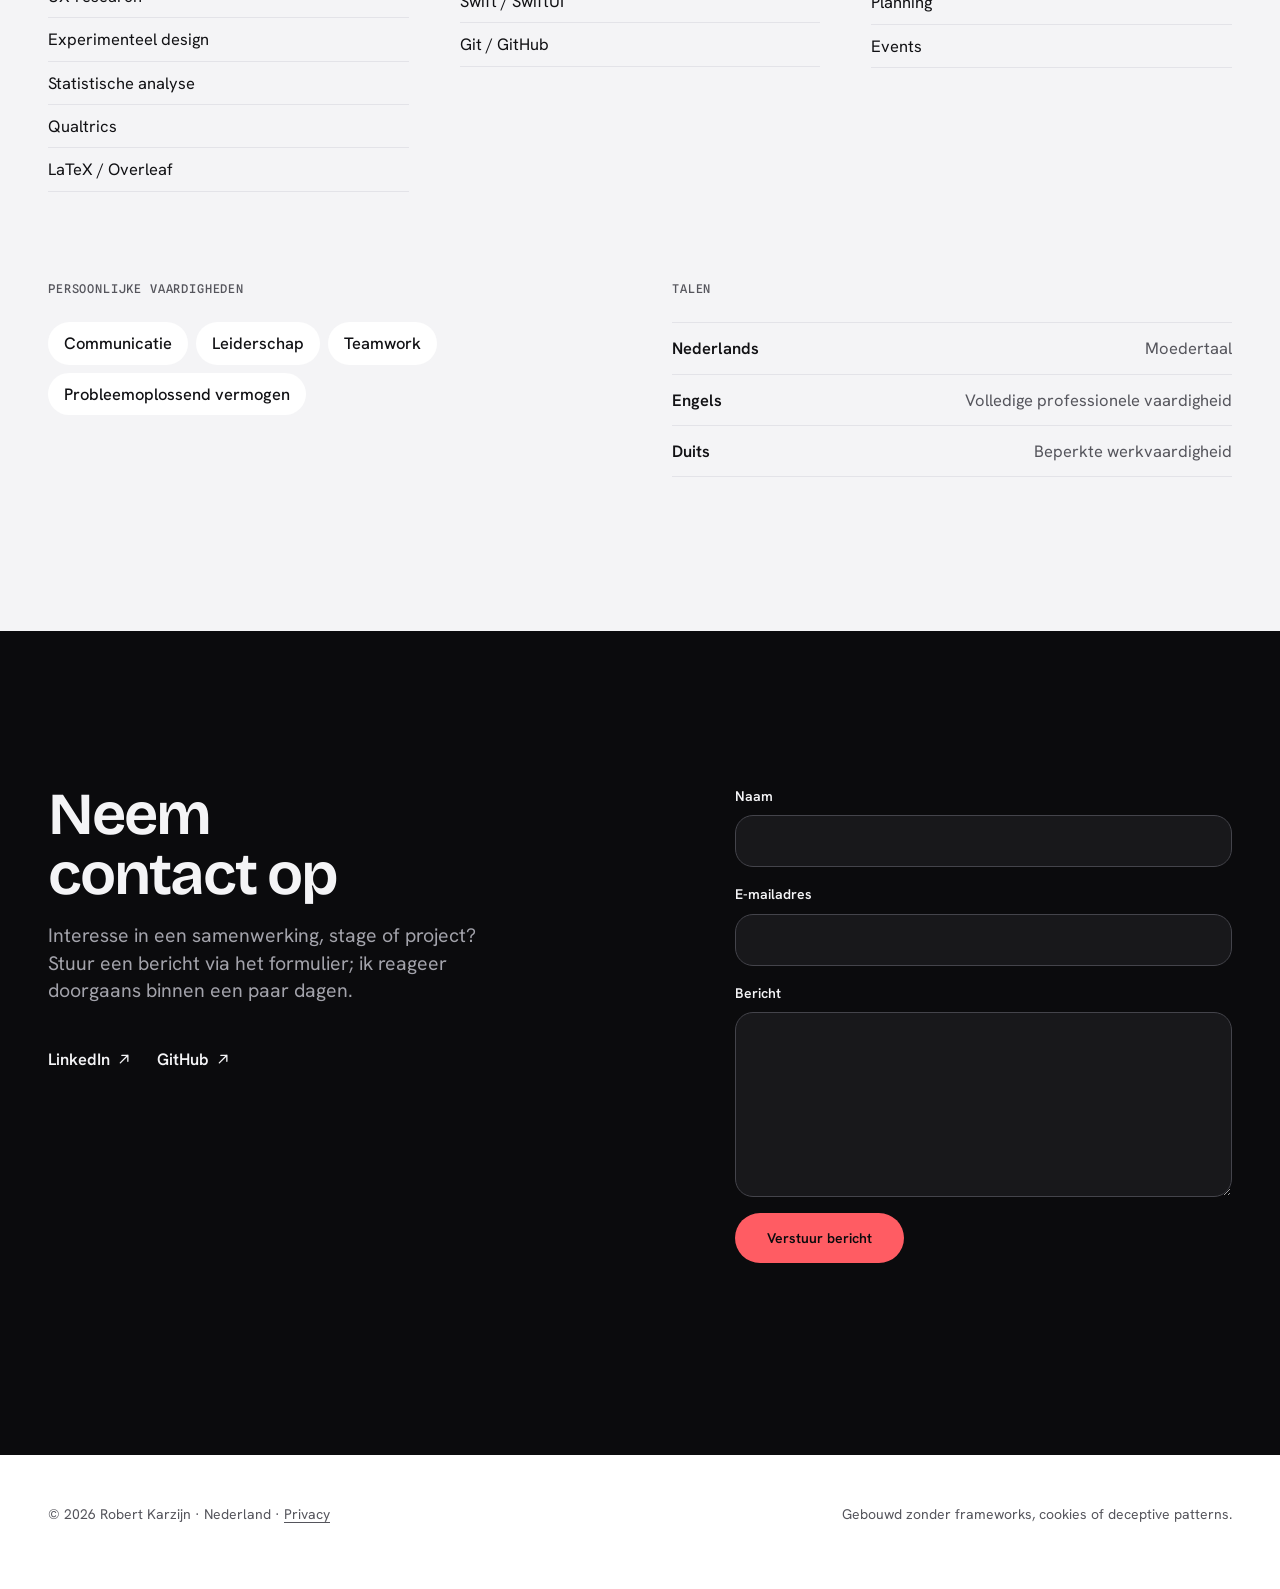
==== commit 8a633698: "V3.1 Projects right after the hero; highlights become a proof strip, Werkwijze merges into Skills - " ====
--- a/index.html
+++ b/index.html
@@ -74,8 +74,8 @@
     <div class="bar-panel" id="barPanel">
       <nav class="bar-nav" data-t-aria="nav.label">
         <ul class="bar-group">
+          <li><a href="#projecten" data-t="nav.projects"></a></li>
           <li><a href="#over" data-t="nav.about"></a></li>
-          <li><a href="#projecten" data-t="nav.projects"></a></li>
           <li><a href="#ervaring" data-t="nav.experience"></a></li>
           <li><a href="#vaardigheden" data-t="nav.skills"></a></li>
         </ul>
@@ -101,15 +101,14 @@
 
 <section class="hero" aria-labelledby="heroTitle">
   <div class="wrap">
-    <p class="label hero-field" data-t="hero.eyebrow"></p>
     <h1 class="hero-title" id="heroTitle" tabindex="-1" data-t-html="hero.title"></h1>
+    <p class="hero-seeking"><span class="hero-seeking-dot" aria-hidden="true"></span><span data-t="hero.seeking"></span></p>
     <div class="hero-body">
       <div class="hero-copy">
         <p class="lead" data-t="hero.sub"></p>
         <div class="actions">
           <a class="btn btn-primary" href="#projecten" data-t="hero.cta_projects"></a>
           <a class="btn btn-quiet" id="cvBtn" download data-t="hero.cta_cv"></a>
-          <a class="btn btn-quiet" id="githubBtn" target="_blank" rel="noopener" data-t="hero.cta_github"></a>
         </div>
       </div>
       <!-- What Robert is doing right now: built from the timeline entries that run until "present" -->
@@ -119,6 +118,9 @@
       </aside>
     </div>
 
+    <!-- Four highlights from data/highlights.json as a strip of proof under the hero -->
+    <ul class="proof" id="proofList" data-t-aria="highlights.title"></ul>
+
     <div class="honest glass" id="honest">
       <span class="honest-dot" aria-hidden="true"></span>
       <p data-t="hero.honest"></p>
@@ -139,11 +141,24 @@
   </figure>
 </section>
 
-<section id="over" class="sect" aria-labelledby="aboutTitle">
-  <div class="wrap">
-    <header class="sect-head">
-      <p class="label" data-t="about.eyebrow"></p>
-      <h2 class="headline" id="aboutTitle" data-t="about.title"></h2>
+<section id="projecten" class="sect stage" aria-labelledby="projectsTitle">
+  <div class="stage-inner">
+    <div class="wrap">
+      <header class="sect-head">
+        <h2 class="headline" id="projectsTitle"><span data-t="projects.name"></span> <span class="headline-rest" data-t="projects.title"></span></h2>
+        <p class="lead" data-t="projects.lead"></p>
+      </header>
+      <ol class="projects" id="projectsList"></ol>
+    </div>
+  </div>
+</section>
+
+<div class="interlude-slot" data-slot="0" hidden></div>
+
+<section id="over" class="sect sect-alt" aria-labelledby="aboutTitle">
+  <div class="wrap">
+    <header class="sect-head">
+      <h2 class="headline" id="aboutTitle"><span data-t="about.name"></span> <span class="headline-rest" data-t="about.title"></span></h2>
     </header>
     <div class="about">
       <figure class="portrait reveal-photo">
@@ -157,63 +172,24 @@
   </div>
 </section>
 
-<section id="hoogtepunten" class="sect sect-alt" aria-labelledby="highlightsTitle">
-  <div class="wrap">
-    <header class="sect-head">
-      <p class="label" data-t="highlights.eyebrow"></p>
-      <h2 class="headline" id="highlightsTitle" data-t="highlights.title"></h2>
-      <p class="lead" data-t="highlights.lead"></p>
-    </header>
-    <div class="bento" id="highlightsGrid"></div>
-  </div>
-</section>
-
-<section id="werkwijze" class="sect" aria-labelledby="pillarsTitle">
-  <div class="wrap">
-    <header class="sect-head">
-      <p class="label" data-t="pillars.eyebrow"></p>
-      <h2 class="headline" id="pillarsTitle" data-t="pillars.title"></h2>
+<section id="ervaring" class="sect" aria-labelledby="experienceTitle">
+  <div class="wrap">
+    <header class="sect-head">
+      <h2 class="headline" id="experienceTitle"><span data-t="experience.name"></span> <span class="headline-rest" data-t="experience.title"></span></h2>
+      <p class="lead" data-t="experience.lead"></p>
+    </header>
+    <ol class="ledger" id="timelineList"></ol>
+  </div>
+</section>
+
+<div class="interlude-slot" data-slot="1" hidden></div>
+
+<section id="vaardigheden" class="sect sect-alt" aria-labelledby="skillsTitle">
+  <div class="wrap">
+    <header class="sect-head">
+      <h2 class="headline" id="skillsTitle"><span data-t="skills.name"></span> <span class="headline-rest" data-t="pillars.title"></span></h2>
     </header>
     <ol class="pillars" id="pillarList"></ol>
-  </div>
-</section>
-
-<div class="interlude-slot" data-slot="0" hidden></div>
-
-<section id="projecten" class="sect stage" aria-labelledby="projectsTitle">
-  <div class="stage-inner">
-    <div class="wrap">
-      <header class="sect-head">
-        <p class="label" data-t="projects.eyebrow"></p>
-        <h2 class="headline" id="projectsTitle" data-t="projects.title"></h2>
-        <p class="lead" data-t="projects.lead"></p>
-      </header>
-      <ol class="projects" id="projectsList"></ol>
-    </div>
-  </div>
-</section>
-
-<section id="ervaring" class="sect" aria-labelledby="experienceTitle">
-  <div class="wrap">
-    <header class="sect-head">
-      <p class="label" data-t="experience.eyebrow"></p>
-      <h2 class="headline" id="experienceTitle" data-t="experience.title"></h2>
-      <p class="lead" data-t="experience.lead"></p>
-    </header>
-    <ol class="ledger" id="timelineList"></ol>
-  </div>
-</section>
-
-<div class="interlude-slot" data-slot="1" hidden></div>
-
-<section id="vaardigheden" class="sect sect-alt" aria-labelledby="skillsTitle">
-  <div class="wrap">
-    <header class="sect-head">
-      <p class="label" data-t="skills.eyebrow"></p>
-      <h2 class="headline" id="skillsTitle" data-t="skills.title"></h2>
-    </header>
-    <h3 class="sub-label label" data-t="skills.tools"></h3>
-    <div class="capabilities" id="capabilityList"></div>
     <div class="skills-extra">
       <div>
         <h3 class="sub-label label" data-t="skills.soft"></h3>
@@ -230,7 +206,6 @@
 <section id="certificaten" class="sect hidden" aria-labelledby="certTitle">
   <div class="wrap">
     <header class="sect-head">
-      <p class="label" data-t="certificates.eyebrow"></p>
       <h2 class="headline" id="certTitle" data-t="certificates.title"></h2>
     </header>
     <ul class="ledger" id="certList"></ul>
@@ -243,7 +218,6 @@
   <div class="stage-inner">
     <div class="wrap contact">
       <div class="contact-intro">
-        <p class="label" data-t="contact.eyebrow"></p>
         <h2 class="headline" id="contactTitle" data-t="contact.title"></h2>
         <p class="lead" data-t="contact.lead"></p>
         <ul class="socials" id="socialLinks"></ul>
--- a/assets/css/tokens.css
+++ b/assets/css/tokens.css
@@ -76,13 +76,13 @@
   --font-mono: "Spline Sans Mono", ui-monospace, monospace;
 
   /* Seven sizes, no more */
-  --fs-label: 12.5px;                               /* mono labels, uppercase */
-  --fs-small: 15px;
-  --fs-body: 17.5px;
-  --fs-lead: clamp(19px, 1rem + .55vw, 25px);
-  --fs-title: clamp(24px, 1rem + 1.35vw, 38px);
-  --fs-headline: clamp(40px, 1.2rem + 4.6vw, 92px);
-  --fs-hero: clamp(46px, 1rem + 6.6vw, 124px);
+  --fs-label: 12px;                                 /* mono labels, uppercase */
+  --fs-small: 14px;
+  --fs-body: 16.5px;
+  --fs-lead: clamp(18px, .9rem + .4vw, 21px);
+  --fs-title: clamp(21px, .85rem + 1vw, 30px);
+  --fs-headline: clamp(34px, 1rem + 3.4vw, 72px);
+  --fs-hero: clamp(40px, 1rem + 5.3vw, 96px);
 
   --lh-body: 1.6;
   --lh-lead: 1.42;
@@ -117,7 +117,7 @@
   --radius: 18px;
   --radius-lg: 28px;
   --radius-pill: 999px;
-  --icon-lg: 22px;            /* arrows in tiles */
+  --icon-lg: 20px;            /* arrows in tiles */
 
   /* ---------- Motion ---------- */
   --ease-settle: cubic-bezier(.22, 1, .36, 1);      /* arrivals: close to a critically damped spring */
--- a/assets/css/main.css
+++ b/assets/css/main.css
@@ -45,6 +45,9 @@
   font-family: var(--font-display); font-size: var(--fs-headline); font-weight: 650;
   letter-spacing: var(--track-headline); line-height: 1.02; text-wrap: balance; max-width: 16ch;
 }
+/* Two-tone section headline: the section's plain name in ink, its line in muted ink (no label above the heading) */
+.headline:has(.headline-rest) { max-width: 19ch; }
+.headline-rest { color: var(--ink-muted); }
 .title {
   font-family: var(--font-display); font-size: var(--fs-title); font-weight: 600;
   letter-spacing: var(--track-title); line-height: var(--lh-title); text-wrap: balance;
@@ -178,10 +181,19 @@
 
 /* ---------- Hero ---------- */
 .hero { padding: calc(var(--nav-h) + clamp(32px, 6vw, 88px)) 0 var(--section-pad); }
-.hero-field { margin-bottom: var(--space-5); }
+/* Two lines on every screen wide enough for the forced break: the size is capped so the longest line fits the column.
+   --hero-em is the width of the longest headline line in em (measured: Dutch 10.13, English 11.46, plus a small margin).
+   If hero.title changes in content/*.json, re-measure these two values. */
+.hero > .wrap { container-type: inline-size; }
 .hero-title {
+  --hero-em: 10.35;
   font-family: var(--font-display); font-size: var(--fs-hero); font-weight: 650;
   letter-spacing: var(--track-hero); line-height: var(--lh-display); text-wrap: balance;
+}
+.hero-title:lang(en) { --hero-em: 11.7; }
+/* Behind @supports: with var() inside, an unsupported value would drop the headline to body size instead of the size above */
+@supports (font-size: 1cqi) {
+  .hero-title { font-size: min(var(--fs-hero), 100cqi / var(--hero-em)); }
 }
 .hero-title em { font-style: normal; color: var(--accent); position: relative; white-space: nowrap; }
 /* The drawn underline: a hand-drawn stroke that draws once on load, sits still under reduced motion */
@@ -192,9 +204,15 @@
   mask: url("data:image/svg+xml,%3Csvg xmlns='http://www.w3.org/2000/svg' viewBox='0 0 200 16' preserveAspectRatio='none'%3E%3Cpath d='M3 11C40 6 95 4 197 7' fill='none' stroke='black' stroke-width='5' stroke-linecap='round'/%3E%3C/svg%3E") center / 100% 100% no-repeat;
   clip-path: inset(0 0 0 0);
 }
+/* What Robert is looking for, straight under the headline */
+.hero-seeking {
+  display: inline-flex; align-items: center; gap: var(--space-3); margin-top: clamp(24px, 3vw, 40px);
+  font-weight: 600; line-height: 1.35;
+}
+.hero-seeking-dot { flex: none; width: 8px; height: 8px; border-radius: 50%; background: var(--ok); box-shadow: 0 0 0 4px color-mix(in srgb, var(--ok) 18%, transparent); }
 .hero-body {
   display: grid; grid-template-columns: minmax(0, 7fr) minmax(0, 4fr); gap: var(--space-7) var(--space-8);
-  margin-top: clamp(32px, 4.5vw, 64px); align-items: start;
+  margin-top: clamp(24px, 3vw, 40px); align-items: start;
 }
 .hero-copy .lead { max-width: 44ch; color: var(--ink-muted); }
 .actions { display: flex; flex-wrap: wrap; gap: var(--space-3); margin-top: var(--space-6); }
@@ -206,6 +224,29 @@
 .now-role { font-weight: 600; line-height: 1.35; }
 .now-org { font-size: var(--fs-small); color: var(--ink-muted); }
 
+/* The proof strip: four highlights on a hairline, each a link to its evidence further down */
+.proof {
+  list-style: none; display: grid; grid-template-columns: repeat(4, minmax(0, 1fr)); gap: 0 var(--space-6);
+  margin-top: clamp(48px, 6vw, 88px); border-top: 1px solid var(--hairline-strong);
+}
+.proof a, .proof div {
+  position: relative; display: grid; align-content: start; gap: var(--space-1);
+  padding: var(--space-4) var(--space-6) var(--space-4) 0; text-decoration: none; color: inherit; height: 100%;
+}
+.proof-title { font-weight: 600; line-height: 1.35; margin-top: var(--space-1); }
+.proof-text { font-size: var(--fs-small); line-height: 1.45; color: var(--ink-muted); }
+.proof-arrow { position: absolute; top: var(--space-4); right: 0; display: flex; color: var(--accent-strong); transition: transform var(--dur-state) var(--ease-settle); }
+@media (hover: hover) {
+  .proof a:hover .proof-title { text-decoration: underline; text-underline-offset: .2em; }
+  .proof a:hover .proof-arrow { transform: translateX(3px); }
+}
+@media (max-width: 900px) { .proof { grid-template-columns: repeat(2, minmax(0, 1fr)); } .proof li:nth-child(n + 3) { border-top: 1px solid var(--hairline); } }
+@media (max-width: 560px) {
+  .proof { grid-template-columns: minmax(0, 1fr); }
+  .proof li + li { border-top: 1px solid var(--hairline); }
+  .proof a, .proof div { padding-top: var(--space-3); padding-bottom: var(--space-3); }
+}
+
 /* The honest note: the site's answer to a cookie banner, on glass */
 .honest {
   display: inline-flex; align-items: center; gap: var(--space-3); margin-top: clamp(40px, 6vw, 72px);
@@ -221,7 +262,7 @@
 /* The session: the intro video as recorded footage, with its coding log beside it */
 .session {
   display: grid; grid-template-columns: minmax(0, 8fr) minmax(0, 3fr); gap: var(--space-6);
-  margin-top: clamp(56px, 8vw, 112px); align-items: end;
+  margin-top: clamp(40px, 7vw, 96px); align-items: center;
 }
 .session-stage {
   position: relative; border-radius: var(--radius-lg); overflow: hidden; background: var(--stage);
@@ -253,9 +294,13 @@
 }
 @media (max-width: 560px) {
   .hero-title br { display: none; } /* the forced break suits wide screens; on phones the line wraps on its own */
+  .hero-title, .hero-title:lang(en) { font-size: var(--fs-hero); }
   .actions .btn { flex: 1 1 auto; }
   .honest { flex-wrap: wrap; border-radius: var(--radius); padding: var(--space-3) var(--space-4); }
+  .session { gap: var(--space-4); }
   .session-stage { border-radius: var(--radius); }
+  .session-log .label { margin-bottom: var(--space-2); }
+  .session-log li { padding: 6px 0; }
 }
 
 /* ---------- Sections ---------- */
@@ -268,7 +313,7 @@
 /* Narrative on the left, portrait on the right (in the DOM the portrait comes first, so phones show it above the text) */
 .about { display: grid; grid-template-columns: minmax(0, 7fr) minmax(0, 5fr); gap: clamp(32px, 6vw, 96px); align-items: start; }
 .about-copy { grid-column: 1; grid-row: 1; }
-.portrait { grid-column: 2; grid-row: 1; border-radius: var(--radius-lg); overflow: hidden; background: var(--canvas-alt); position: sticky; top: calc(var(--nav-h) + var(--space-6)); }
+.portrait { grid-column: 2; grid-row: 1; border-radius: var(--radius-lg); overflow: hidden; background: var(--canvas); position: sticky; top: calc(var(--nav-h) + var(--space-6)); }
 .portrait img { width: 100%; aspect-ratio: 960 / 1044; object-fit: cover; }
 .about-text { display: grid; gap: var(--space-5); max-width: 62ch; }
 .about-text p:first-child { font-size: var(--fs-lead); line-height: var(--lh-lead); color: var(--ink); }
@@ -285,37 +330,19 @@
   .facts div { grid-template-columns: minmax(0, 1fr); gap: var(--space-1); }
 }
 
-/* ---------- Highlights: a bento of flat tiles ---------- */
-/* Asymmetric: the thesis wide on top, the last highlight wide below */
-.bento { display: grid; grid-template-columns: repeat(3, minmax(0, 1fr)); grid-auto-rows: minmax(240px, auto); gap: var(--space-4); }
-.tile {
-  position: relative; display: flex; flex-direction: column; gap: var(--space-3);
-  padding: clamp(24px, 2.6vw, 40px); border-radius: var(--radius-lg); background: var(--canvas);
-  text-decoration: none; color: inherit;
-  transition: transform var(--dur-state) var(--ease-settle), box-shadow var(--dur-state);
-}
-.tile p { color: var(--ink-muted); max-width: 46ch; }
-.tile-title { font-family: var(--font-display); font-size: var(--fs-title); font-weight: 600; letter-spacing: var(--track-title); line-height: var(--lh-title); margin-top: auto; }
+/* Arrow in a link tile (project pages, "more projects") */
 .tile-arrow { position: absolute; top: clamp(24px, 2.6vw, 40px); right: clamp(24px, 2.6vw, 40px); display: flex; font-size: var(--icon-lg); color: var(--accent-strong); }
-@media (hover: hover) { a.tile:hover { transform: translateY(-3px); box-shadow: var(--shadow-media); } }
-.bento > :first-child { grid-column: span 2; background: var(--stage); color: var(--stage-ink); }
-.bento > :first-child .label, .bento > :first-child p { color: var(--stage-muted); }
-.bento > :first-child .tile-title { font-size: clamp(34px, 1rem + 2.6vw, 60px); letter-spacing: var(--track-headline); line-height: 1.02; hyphens: auto; overflow-wrap: anywhere; }
-.bento > :first-child .tile-arrow { color: var(--stage-accent); }
-.bento > :last-child:nth-child(4) { grid-column: 2 / span 2; }
-@media (max-width: 900px) {
-  .bento { grid-template-columns: minmax(0, 1fr) minmax(0, 1fr); }
-  .bento > :first-child { grid-column: 1 / -1; min-height: 300px; }
-  .bento > :last-child:nth-child(4) { grid-column: 1 / -1; }
-}
-@media (max-width: 560px) { .bento { grid-template-columns: minmax(0, 1fr); } .bento > :first-child { min-height: 260px; } }
 
 /* ---------- Pillars ---------- */
 .pillars { list-style: none; display: grid; grid-template-columns: repeat(3, minmax(0, 1fr)); gap: clamp(32px, 4vw, 64px); }
 .pillar { display: grid; align-content: start; gap: var(--space-4); padding-top: var(--space-5); border-top: 1px solid var(--hairline-strong); }
-.pillar-no { font-family: var(--font-display); font-size: clamp(64px, 7vw, 112px); font-weight: 600; line-height: .9; letter-spacing: -.05em; color: var(--accent); }
+.pillar-no { font-family: var(--font-display); font-size: clamp(52px, 5.4vw, 86px); font-weight: 600; line-height: .9; letter-spacing: -.05em; color: var(--accent); }
 .pillar-promise { font-size: var(--fs-lead); line-height: var(--lh-lead); font-weight: 500; text-wrap: balance; }
-.pillar p:last-child { color: var(--ink-muted); }
+.pillar-text { color: var(--ink-muted); }
+.tools-label { margin-top: var(--space-4); }
+.tools { list-style: none; display: grid; }
+.tools li { padding: var(--space-2) 0; border-bottom: 1px solid var(--hairline); }
+.tools li:first-child { border-top: 1px solid var(--hairline); }
 @media (max-width: 860px) { .pillars { grid-template-columns: minmax(0, 1fr); } }
 
 /* ---------- Dark stages (projects, contact) ----------
@@ -350,7 +377,7 @@
 .play-chip svg { width: 16px; height: 16px; }
 .project-body { display: grid; grid-template-columns: minmax(0, 5fr) minmax(0, 7fr); gap: clamp(32px, 6vw, 96px); margin-top: clamp(32px, 4vw, 56px); align-items: start; }
 .project-side { position: sticky; top: calc(var(--nav-h) + var(--space-6)); display: grid; gap: var(--space-4); }
-.project-side .title { font-size: clamp(30px, 1rem + 2.3vw, 54px); letter-spacing: var(--track-headline); line-height: 1.04; }
+.project-side .title { font-size: clamp(26px, .9rem + 1.8vw, 42px); letter-spacing: var(--track-headline); line-height: 1.04; }
 .project-intro { color: var(--ink-muted); }
 .chips { list-style: none; display: flex; flex-wrap: wrap; gap: var(--space-2); }
 .chips li { font-family: var(--font-mono); font-size: var(--fs-label); letter-spacing: .02em; padding: 5px 11px; border-radius: var(--radius-pill); box-shadow: inset 0 0 0 1px var(--hairline-strong); color: var(--ink-muted); }
@@ -358,6 +385,11 @@
 .case { display: grid; gap: clamp(32px, 4vw, 56px); }
 .case div { display: grid; gap: var(--space-3); }
 .case dd { font-size: var(--fs-lead); line-height: var(--lh-lead); text-wrap: pretty; }
+/* Several findings: hairline-ruled entries, the last one (the context line) quieter */
+.case-list { list-style: none; display: grid; }
+.case-list li { padding: var(--space-4) 0; border-top: 1px solid var(--hairline); }
+.case-list li:first-child { padding-top: 0; border-top: 0; }
+.case-list li:last-child { padding-bottom: 0; color: var(--ink-muted); }
 @media (max-width: 860px) {
   .project-body { grid-template-columns: minmax(0, 1fr); }
   .project-side { position: static; }
@@ -411,17 +443,28 @@
 @media (max-width: 760px) {
   .row { grid-template-columns: minmax(0, 1fr); gap: var(--space-3); }
   .row-side { flex-direction: row; align-items: center; gap: var(--space-3); }
-  .steps { grid-template-columns: minmax(0, 1fr); gap: var(--space-4); }
-}
-
-/* ---------- Skills ---------- */
+
+  /* Phones: a climbing rail. The list stays oldest → newest in the DOM (that's how it's read aloud), but is shown
+     bottom to top, so the current role sits at the top. Each step draws the rail down to the step below it:
+     red for the path already walked, grey above the current role (only when a later step exists). */
+  .steps { display: flex; flex-direction: column-reverse; gap: 0; padding-left: 32px; margin-top: var(--space-6); }
+  .steps li { border-top: 0; padding: 0 0 var(--space-6); gap: 2px; }
+  .steps li:first-child { padding-bottom: 0; }
+  .steps li::before { top: calc(.6em - 6px); left: -32px; z-index: 1; box-shadow: inset 0 0 0 2px var(--accent); }
+  .steps li::after {
+    content: ""; position: absolute; left: -27px; width: 2px;
+    top: .6em; bottom: -.6em; background: var(--accent);
+  }
+  .steps li:first-child::after { display: none; }
+  .steps li[aria-current="step"] ~ li::before { box-shadow: inset 0 0 0 2px var(--hairline-strong); }
+  .steps li[aria-current="step"] ~ li::after { background: var(--hairline-strong); }
+  .steps li[aria-current="step"]::before { box-shadow: 0 0 0 5px color-mix(in srgb, var(--accent) 22%, transparent); }
+  .steps li[aria-current="step"] .step-title { font-family: var(--font-display); font-size: var(--fs-lead); letter-spacing: var(--track-title); line-height: 1.2; }
+  .steps li:not([aria-current="step"]) .step-title { font-weight: 500; color: var(--ink-muted); }
+}
+
+/* ---------- Skills (below the three ways of working) ---------- */
 .sub-label { margin-bottom: var(--space-5); }
-/* Open columns on a hairline (the pillars above already carry the numbers) */
-.capabilities { display: grid; grid-template-columns: repeat(3, minmax(0, 1fr)); gap: clamp(32px, 4vw, 64px); }
-.capability { padding-top: var(--space-5); border-top: 1px solid var(--hairline-strong); }
-.cap-head { font-family: var(--font-display); font-size: var(--fs-title); font-weight: 600; letter-spacing: var(--track-title); line-height: var(--lh-title); margin-bottom: var(--space-5); }
-.capability ul { list-style: none; display: grid; }
-.capability li { padding: var(--space-2) 0; border-bottom: 1px solid var(--hairline); }
 .skills-extra { display: grid; grid-template-columns: repeat(2, minmax(0, 1fr)); gap: var(--space-8); margin-top: clamp(56px, 7vw, 96px); }
 .soft-list { list-style: none; display: flex; flex-wrap: wrap; gap: var(--space-2); }
 .soft-list li { padding: var(--space-2) var(--space-4); border-radius: var(--radius-pill); background: var(--canvas); font-weight: 500; }
@@ -430,7 +473,7 @@
 .lang-table dt { font-weight: 600; }
 .lang-table dd { color: var(--ink-muted); text-align: right; }
 @media (max-width: 860px) {
-  .capabilities, .skills-extra { grid-template-columns: minmax(0, 1fr); }
+  .skills-extra { grid-template-columns: minmax(0, 1fr); }
   .skills-extra { gap: var(--space-7); }
 }
 
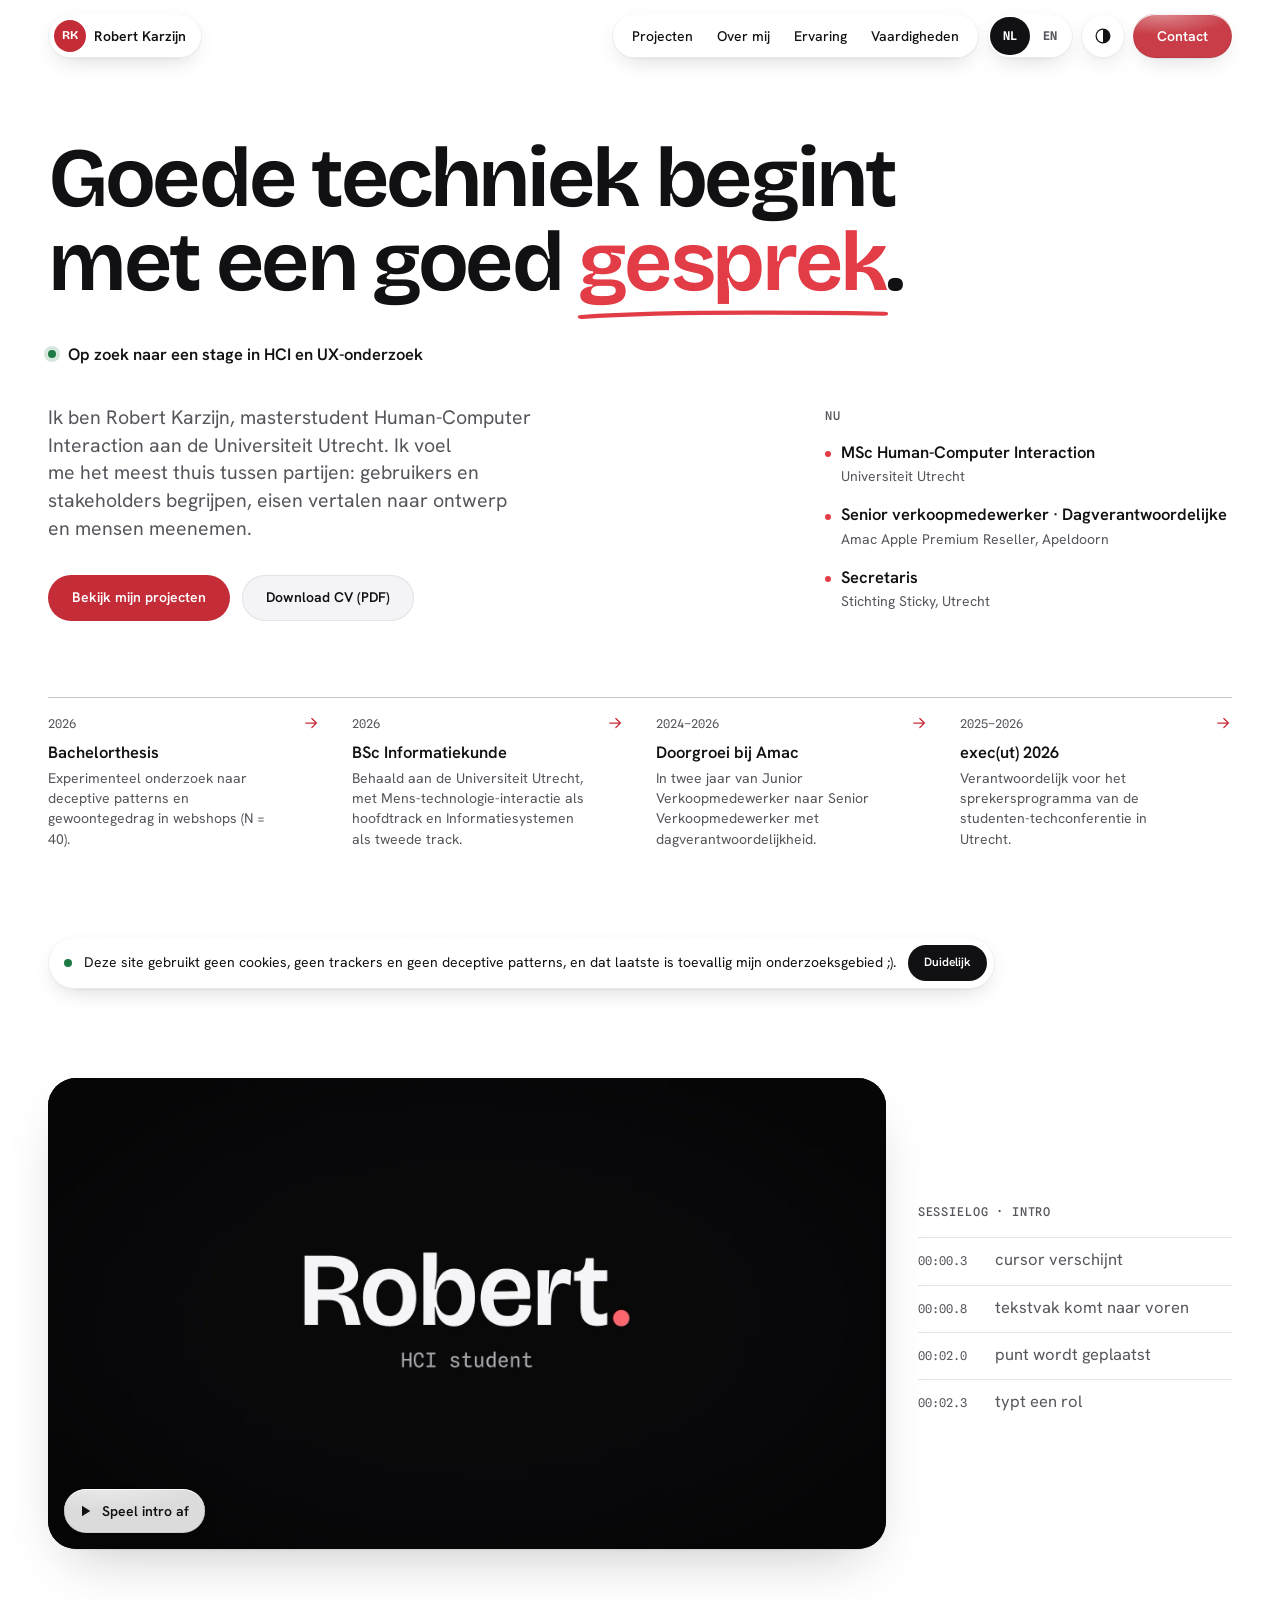
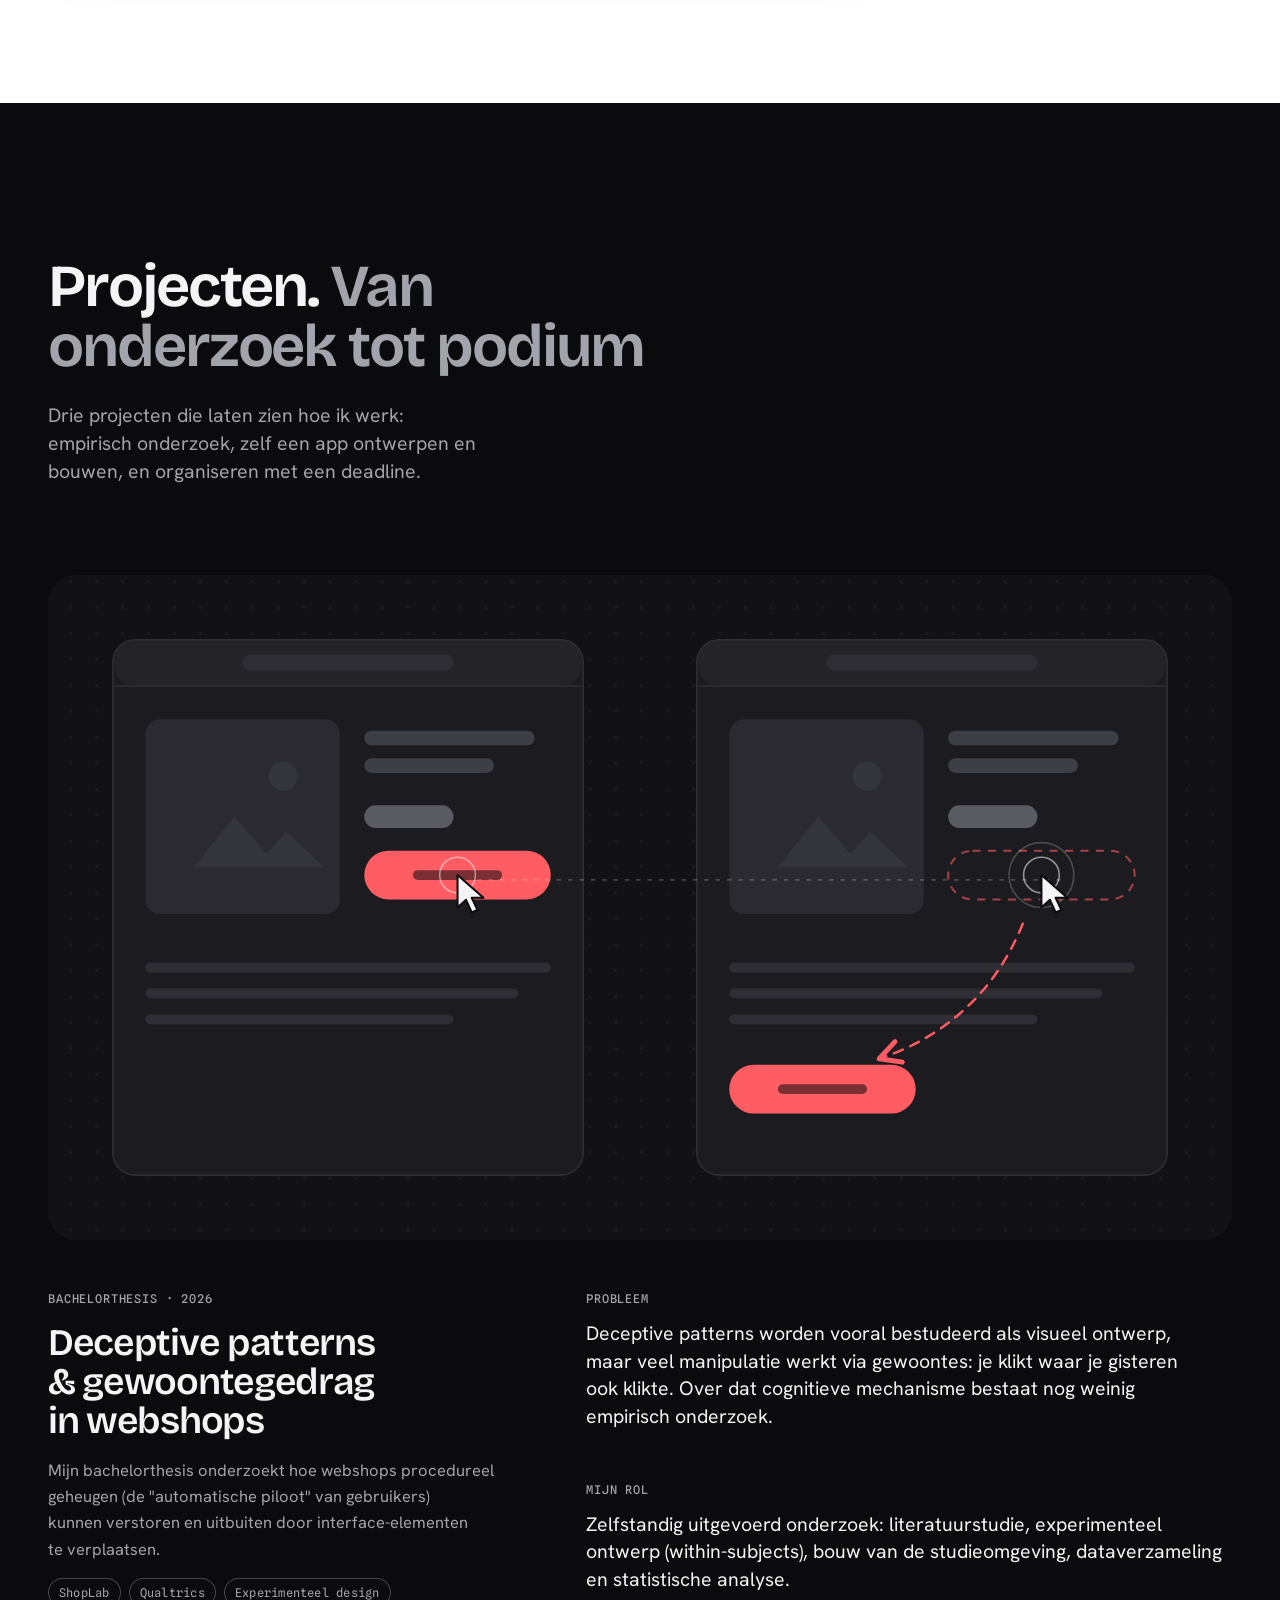
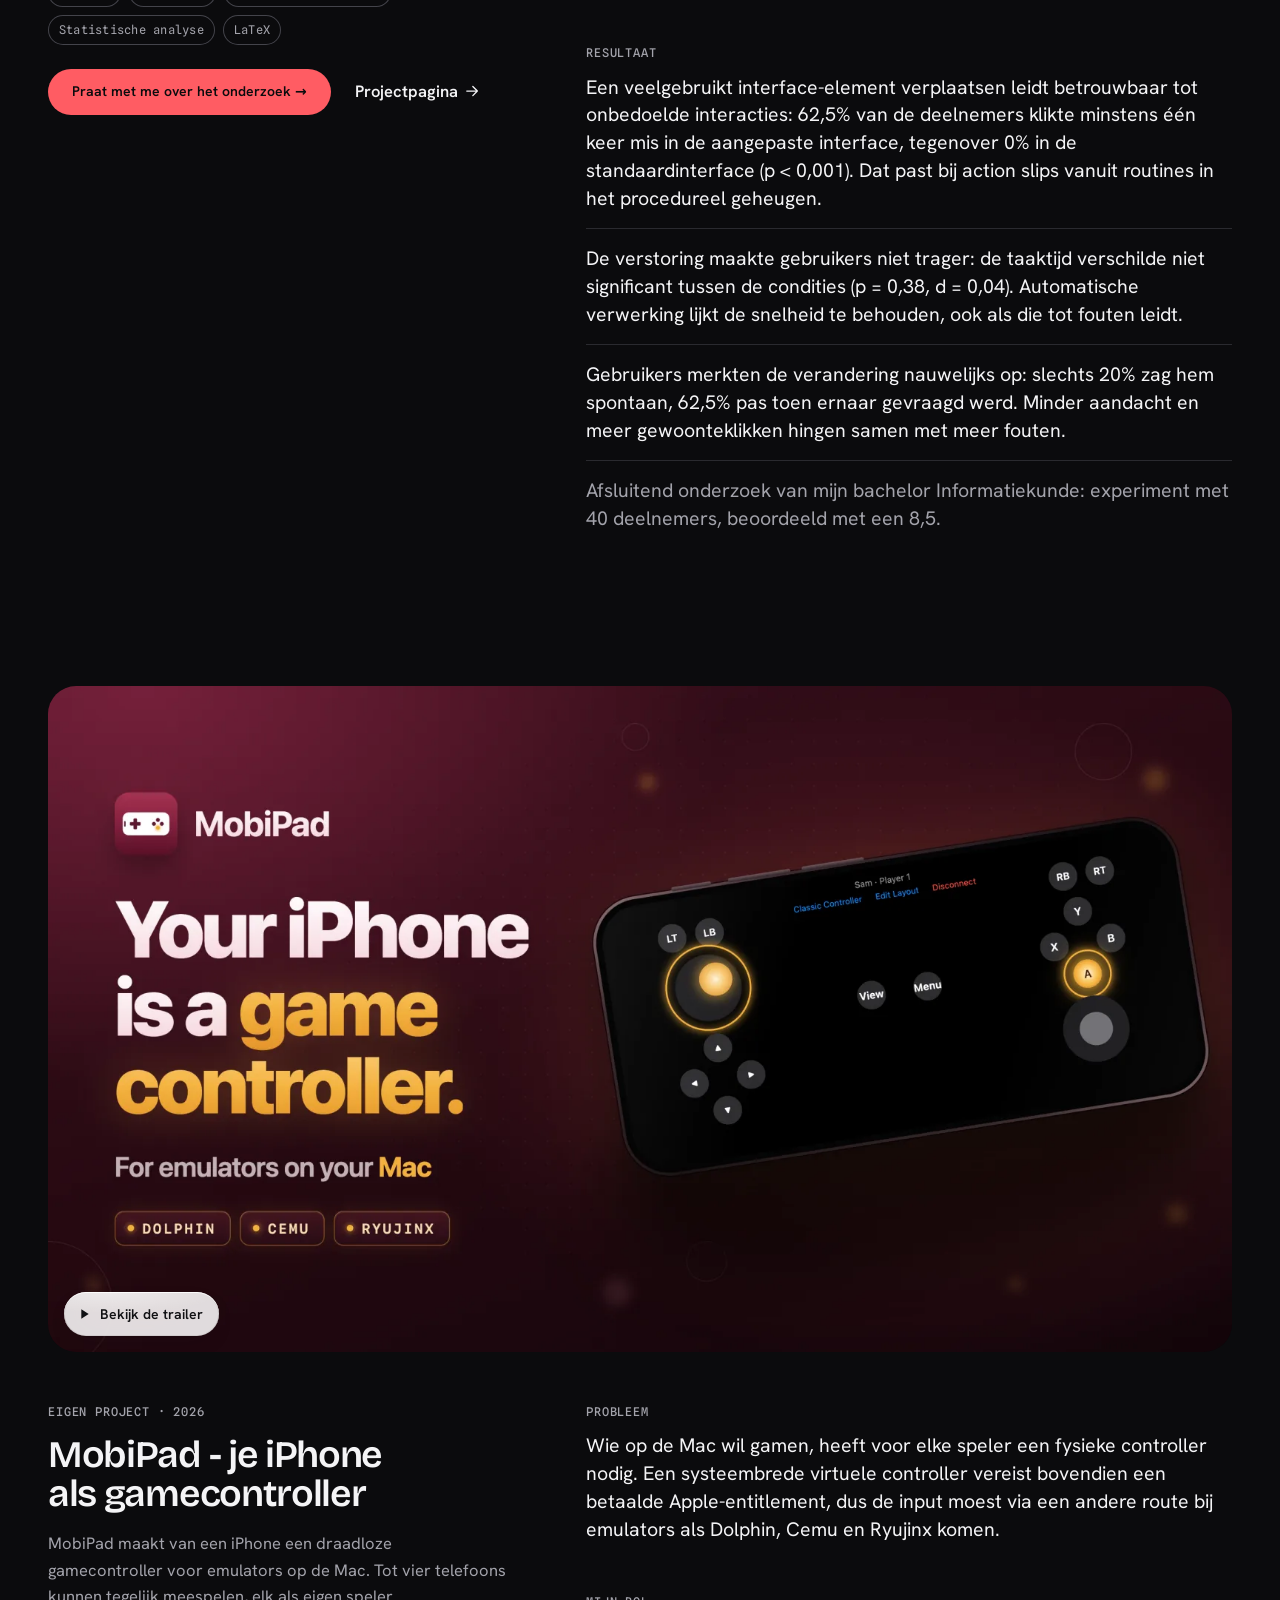
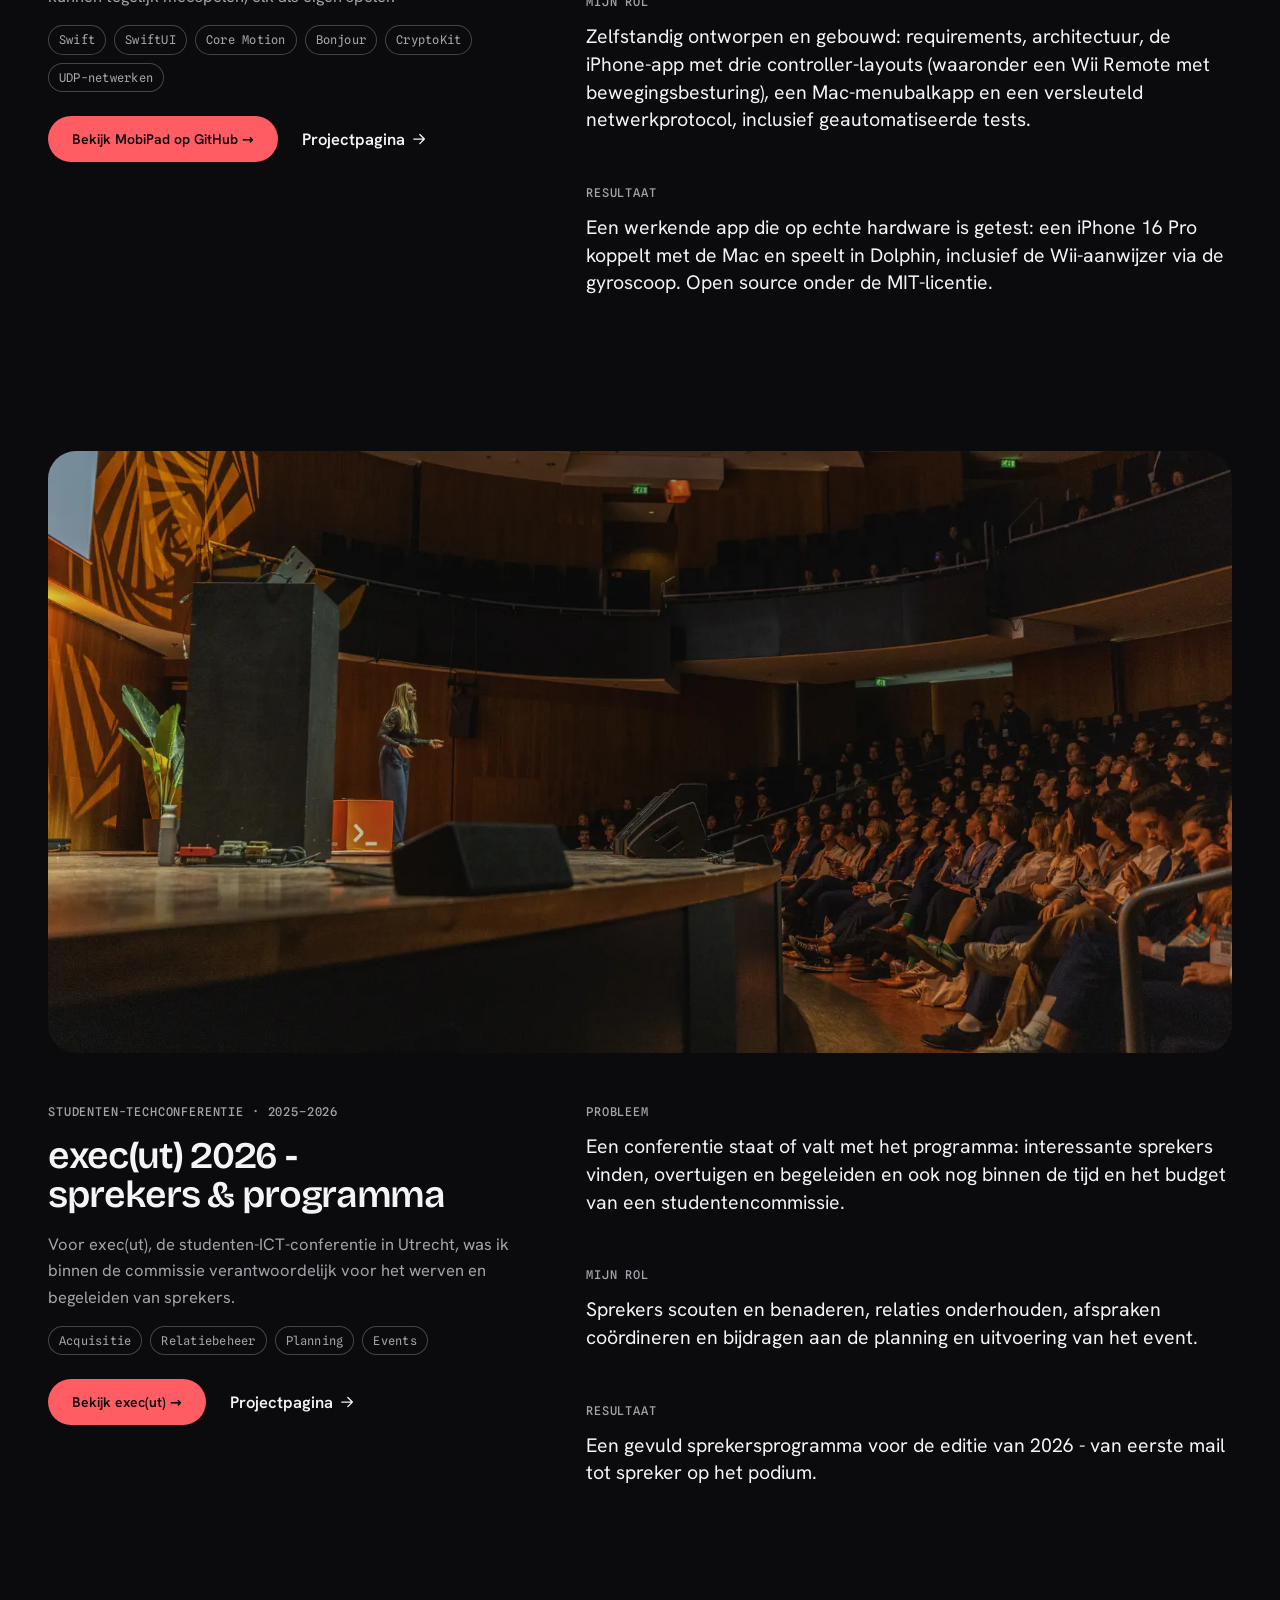
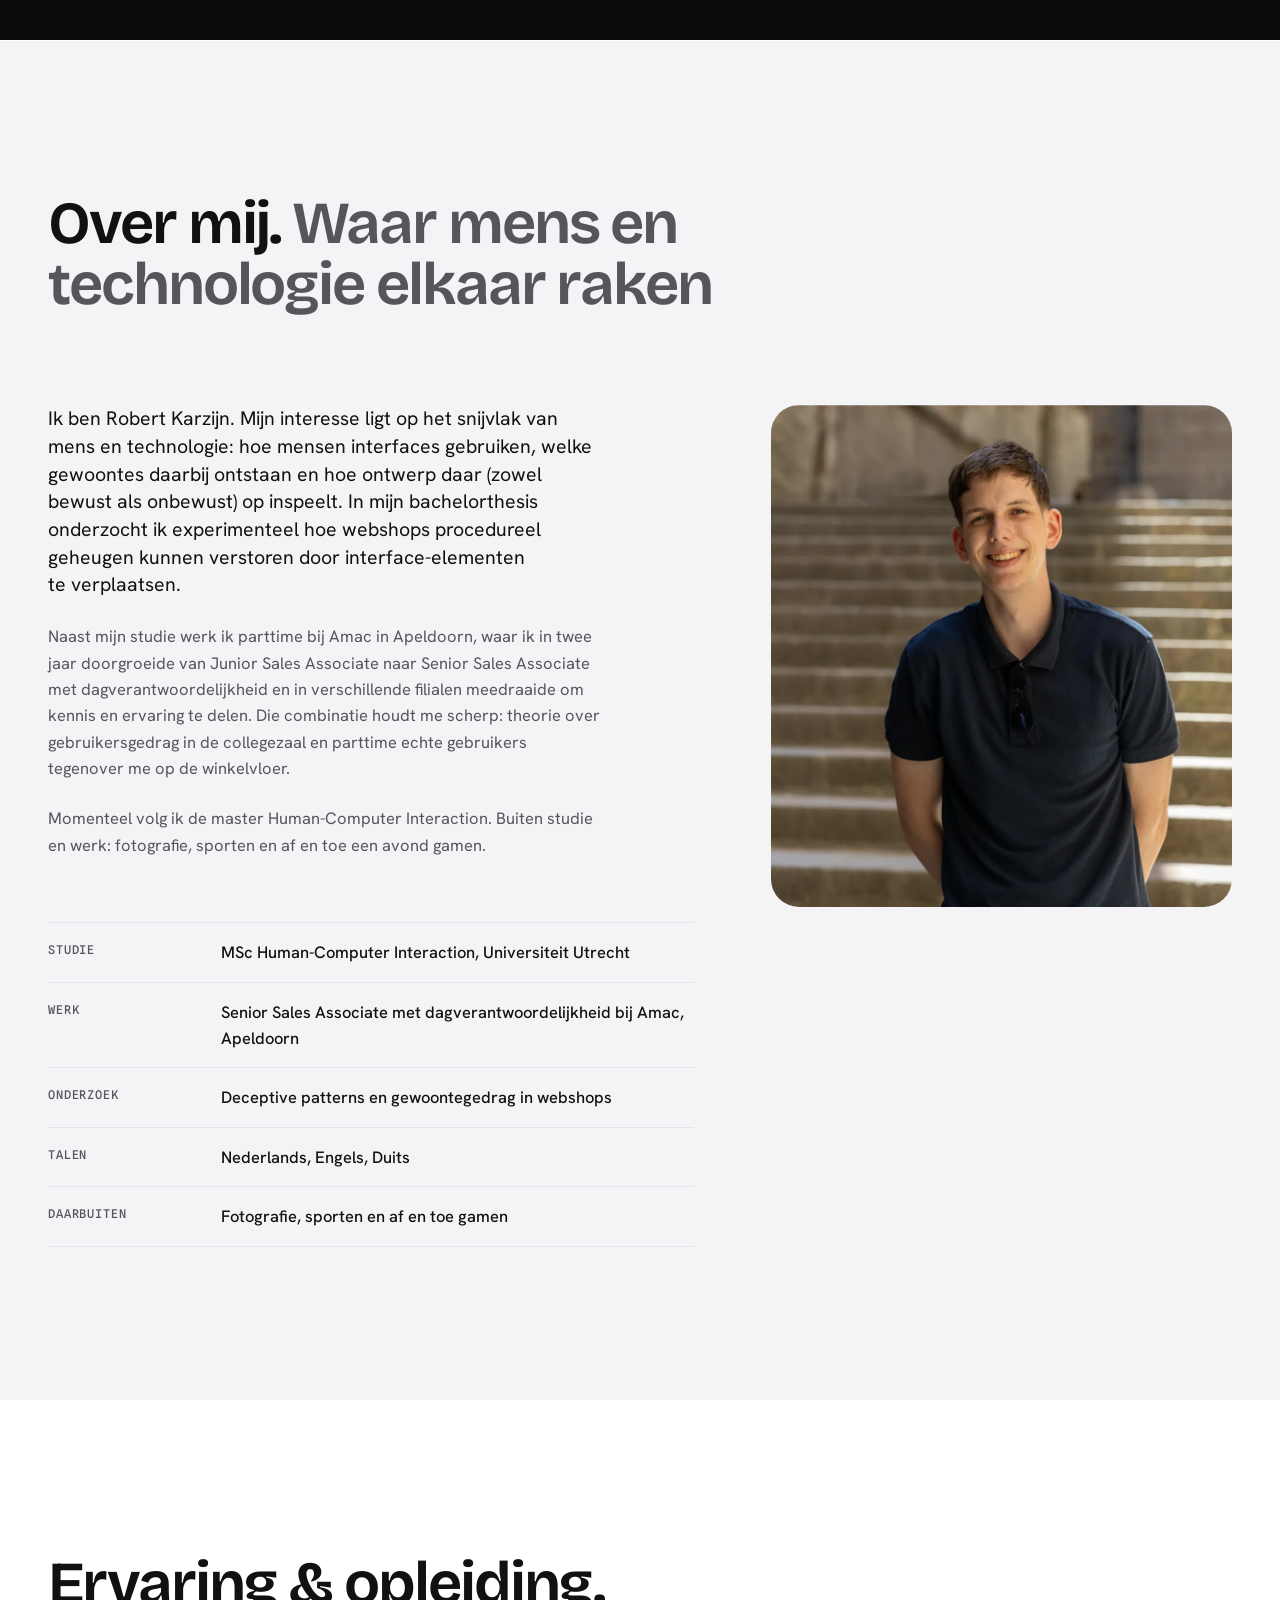
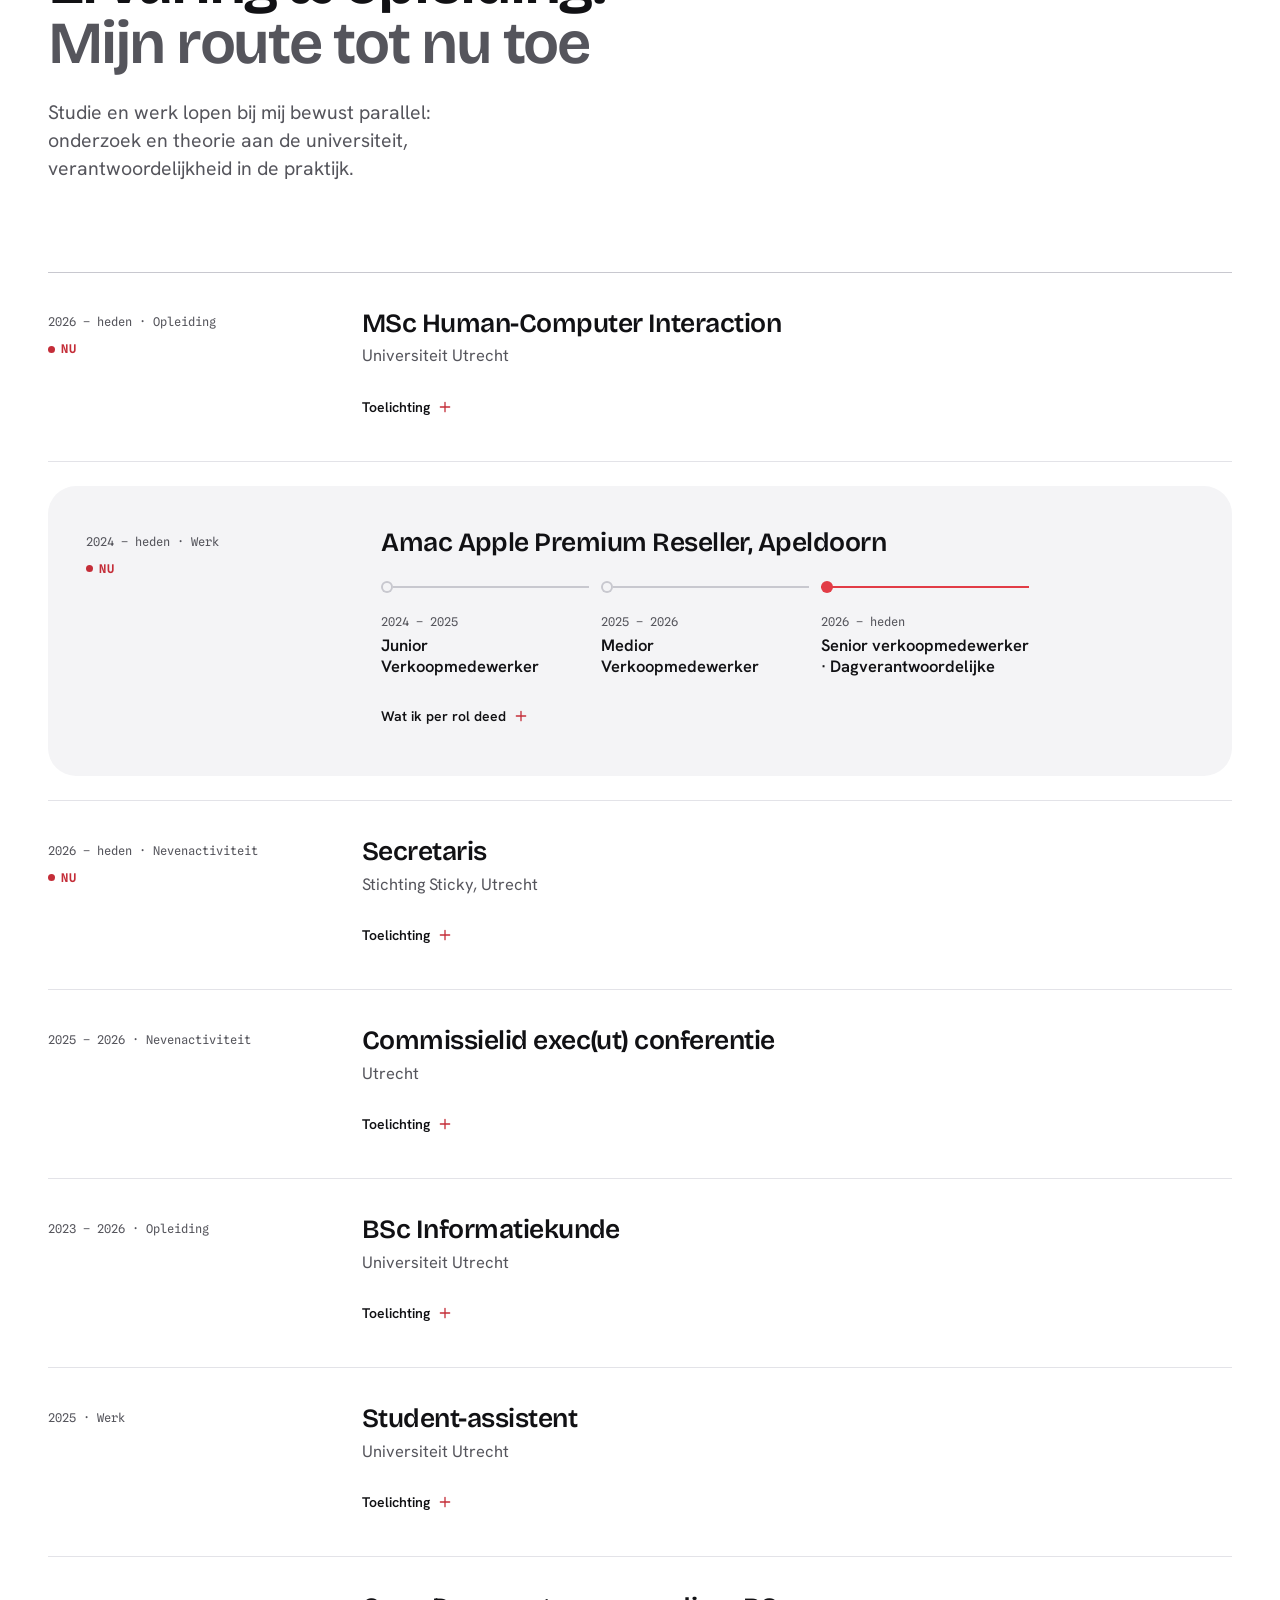
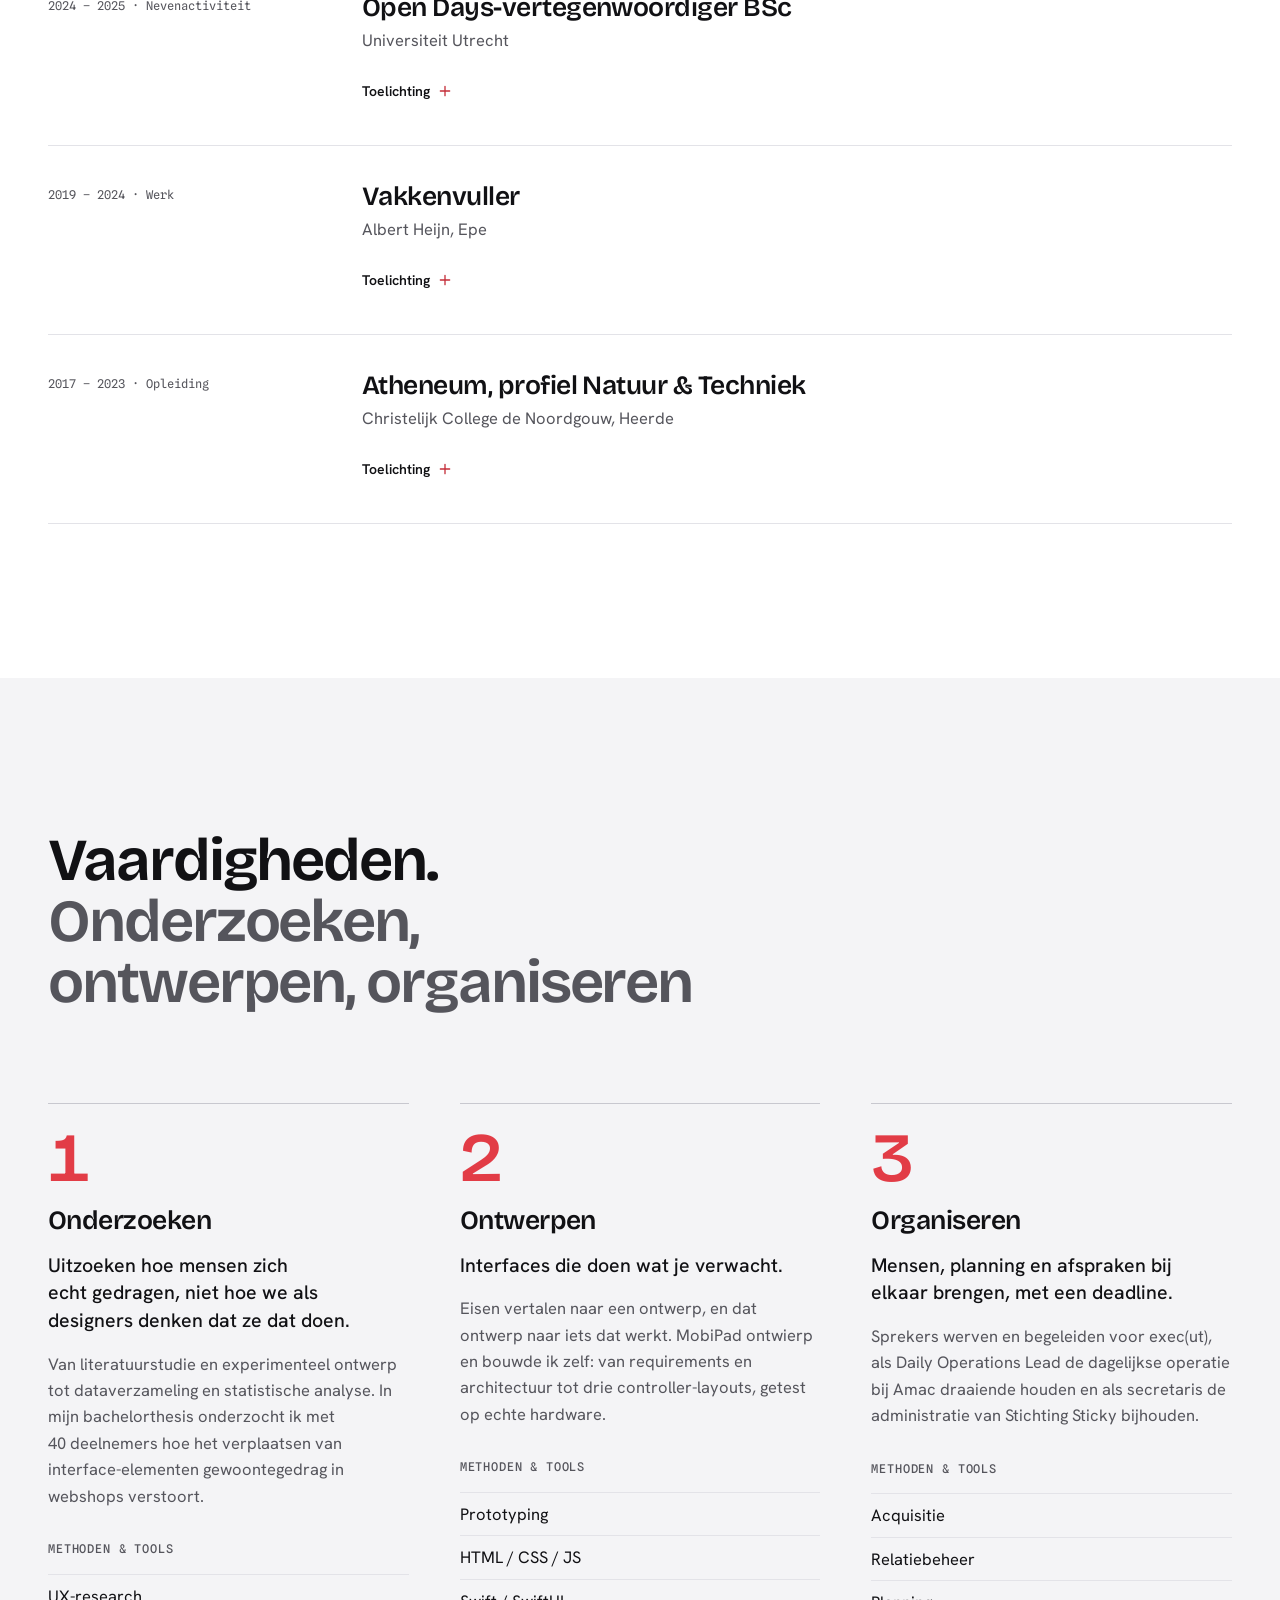
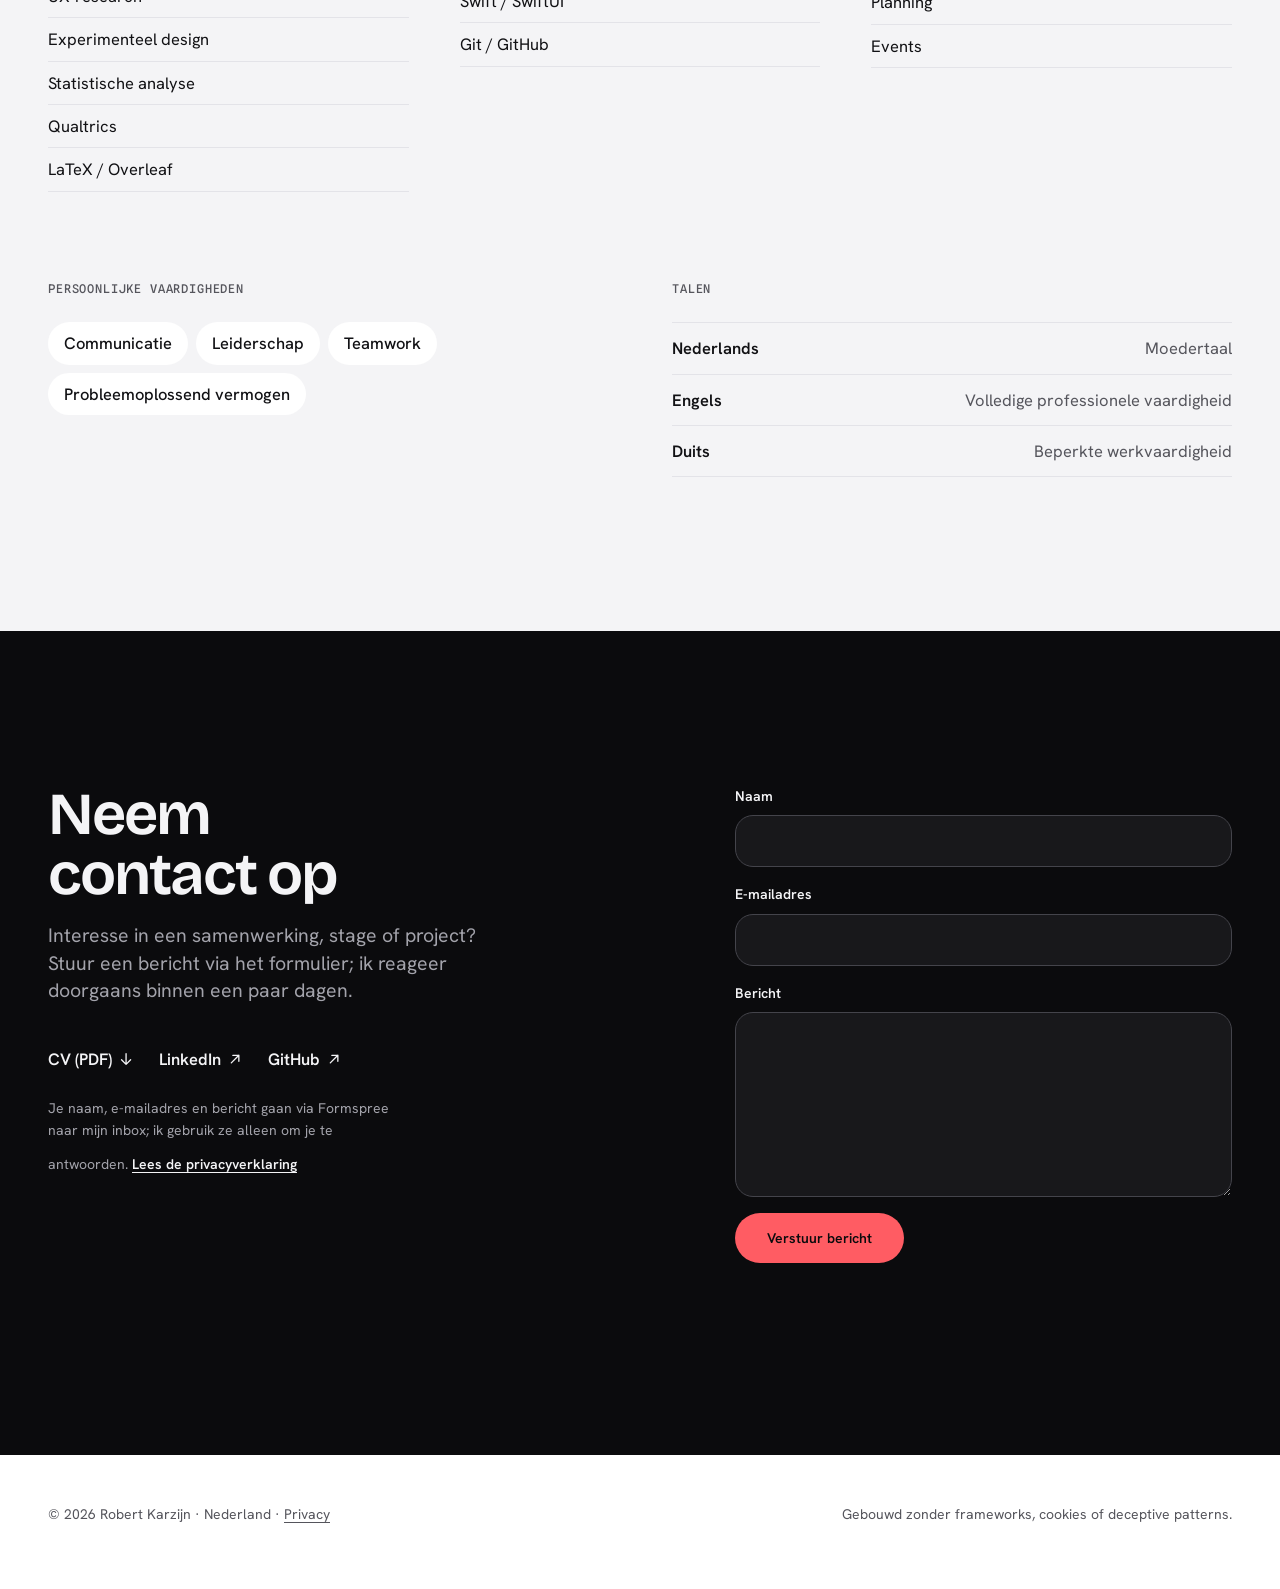
==== commit 84e30543: "V3.1 Contact: CV link, privacy line, and a message per invalid field that follows the language" ====
--- a/index.html
+++ b/index.html
@@ -221,6 +221,7 @@
         <h2 class="headline" id="contactTitle" data-t="contact.title"></h2>
         <p class="lead" data-t="contact.lead"></p>
         <ul class="socials" id="socialLinks"></ul>
+        <p class="contact-privacy"><span data-t="contact.privacy"></span> <a href="privacy.html" data-keep-lang data-t="contact.privacy_link"></a></p>
       </div>
       <form class="contact-form" id="contactForm" novalidate>
         <div class="hp-field" aria-hidden="true">
@@ -229,15 +230,18 @@
         </div>
         <div class="field">
           <label for="cf-name" data-t="contact.name"></label>
-          <input id="cf-name" name="name" type="text" required autocomplete="name">
+          <input id="cf-name" name="name" type="text" required autocomplete="name" aria-describedby="cf-name-err">
+          <p class="field-error" id="cf-name-err"></p>
         </div>
         <div class="field">
           <label for="cf-email" data-t="contact.email"></label>
-          <input id="cf-email" name="email" type="email" required autocomplete="email">
+          <input id="cf-email" name="email" type="email" required autocomplete="email" aria-describedby="cf-email-err">
+          <p class="field-error" id="cf-email-err"></p>
         </div>
         <div class="field">
           <label for="cf-message" data-t="contact.message"></label>
-          <textarea id="cf-message" name="message" rows="6" required></textarea>
+          <textarea id="cf-message" name="message" rows="6" required aria-describedby="cf-message-err"></textarea>
+          <p class="field-error" id="cf-message-err"></p>
         </div>
         <button class="btn btn-primary" type="submit" data-t="contact.send"></button>
         <p class="form-status" id="formStatus" role="status"></p>
--- a/assets/css/main.css
+++ b/assets/css/main.css
@@ -481,7 +481,9 @@
 .contact { display: grid; grid-template-columns: minmax(0, 6fr) minmax(0, 5fr); gap: clamp(40px, 7vw, 112px); align-items: start; }
 .contact-intro { display: grid; gap: var(--space-4); }
 .contact-intro .headline { max-width: 10ch; }
-.socials { list-style: none; display: flex; gap: var(--space-5); margin-top: var(--space-4); }
+.socials { list-style: none; display: flex; flex-wrap: wrap; gap: 0 var(--space-5); margin-top: var(--space-4); }
+.contact-privacy { font-size: var(--fs-small); color: var(--ink-muted); max-width: 46ch; }
+.contact-privacy a { display: inline-flex; align-items: center; min-height: 44px; color: var(--ink); font-weight: 600; }
 .contact-form { display: grid; gap: var(--space-4); }
 .field { display: grid; gap: var(--space-2); }
 .field label { font-size: var(--fs-small); font-weight: 600; }
@@ -494,6 +496,8 @@
 .field input:hover, .field textarea:hover { border-color: var(--ink-muted); }
 .field input:focus-visible, .field textarea:focus-visible { outline: none; border-color: var(--accent); box-shadow: 0 0 0 3px color-mix(in srgb, var(--accent) 35%, transparent); }
 .field [aria-invalid="true"] { border-color: var(--err); }
+.field-error { font-size: var(--fs-small); font-weight: 600; line-height: 1.4; color: var(--err); }
+.field-error:empty { display: none; }
 .contact-form .btn { justify-self: start; min-height: 50px; padding: 0 var(--space-6); }
 .form-status { min-height: 1.6em; font-size: var(--fs-small); }
 .form-status.ok { color: var(--ok); }
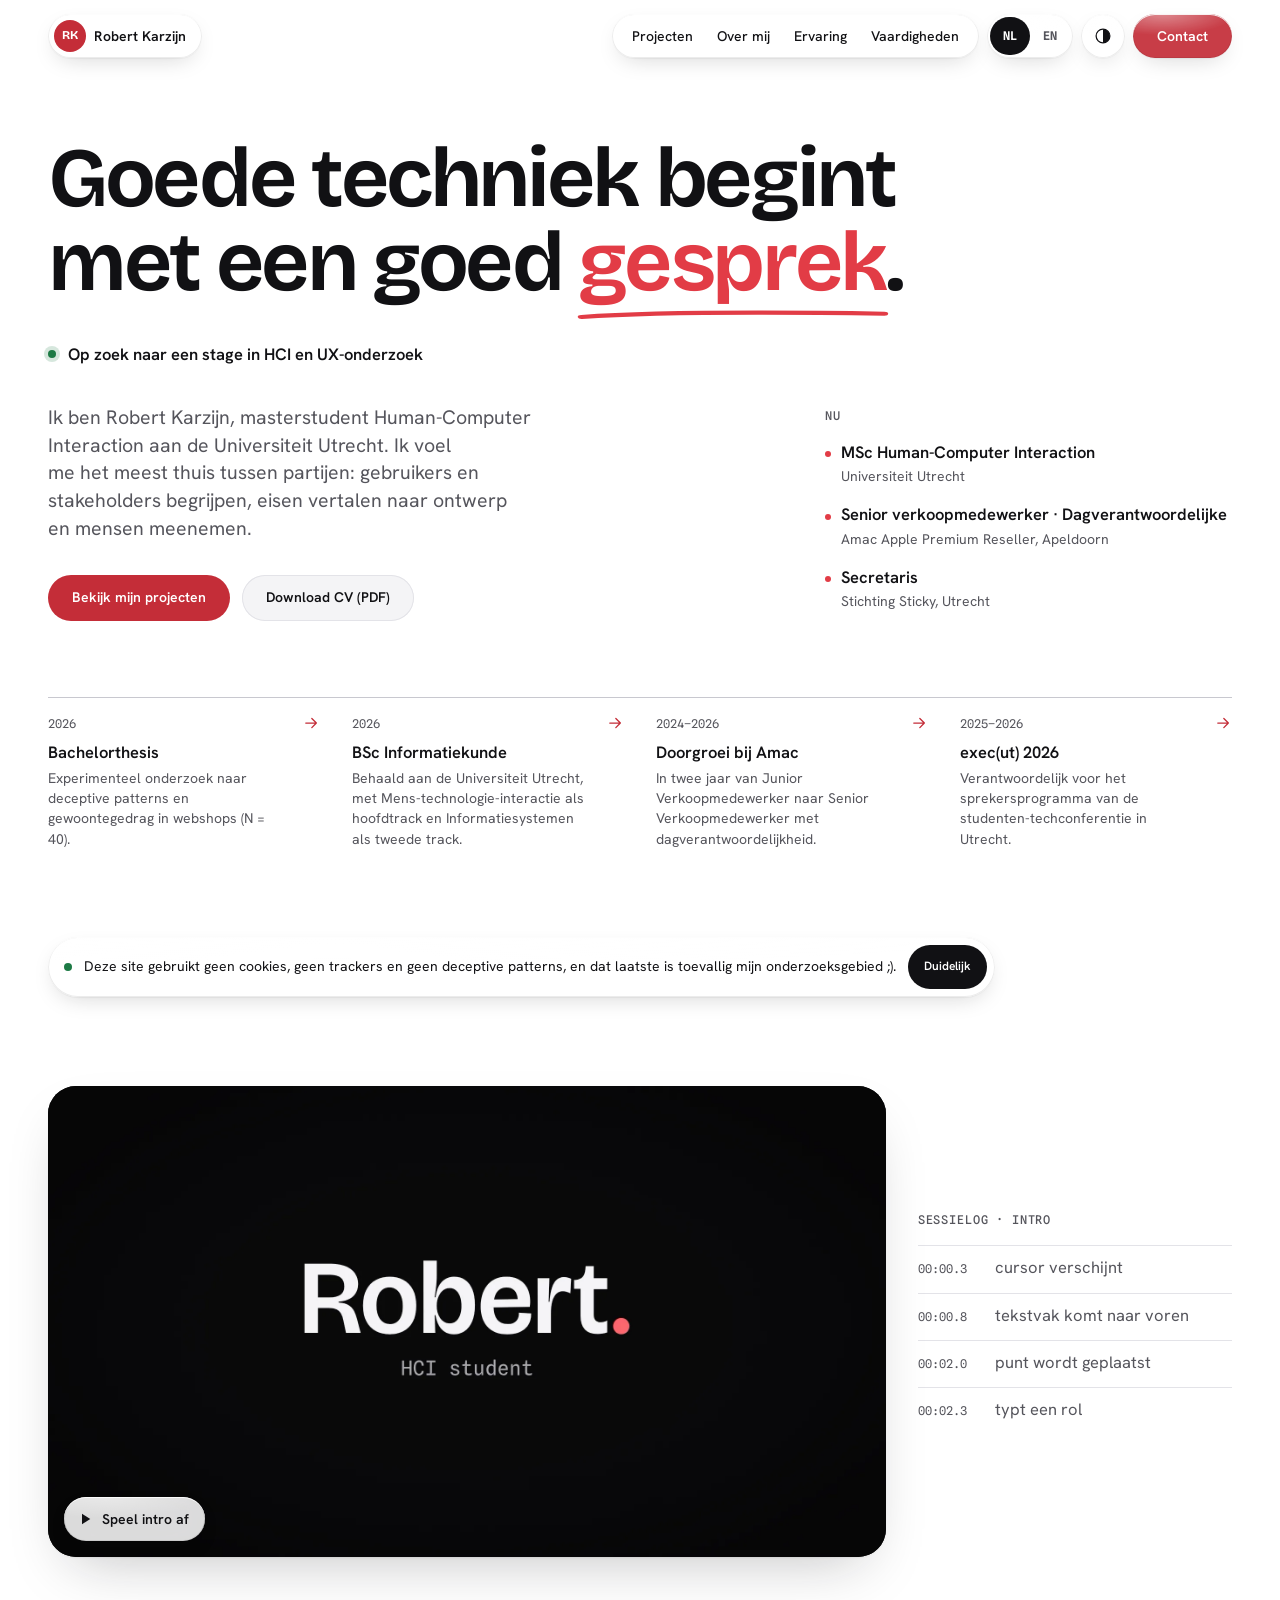
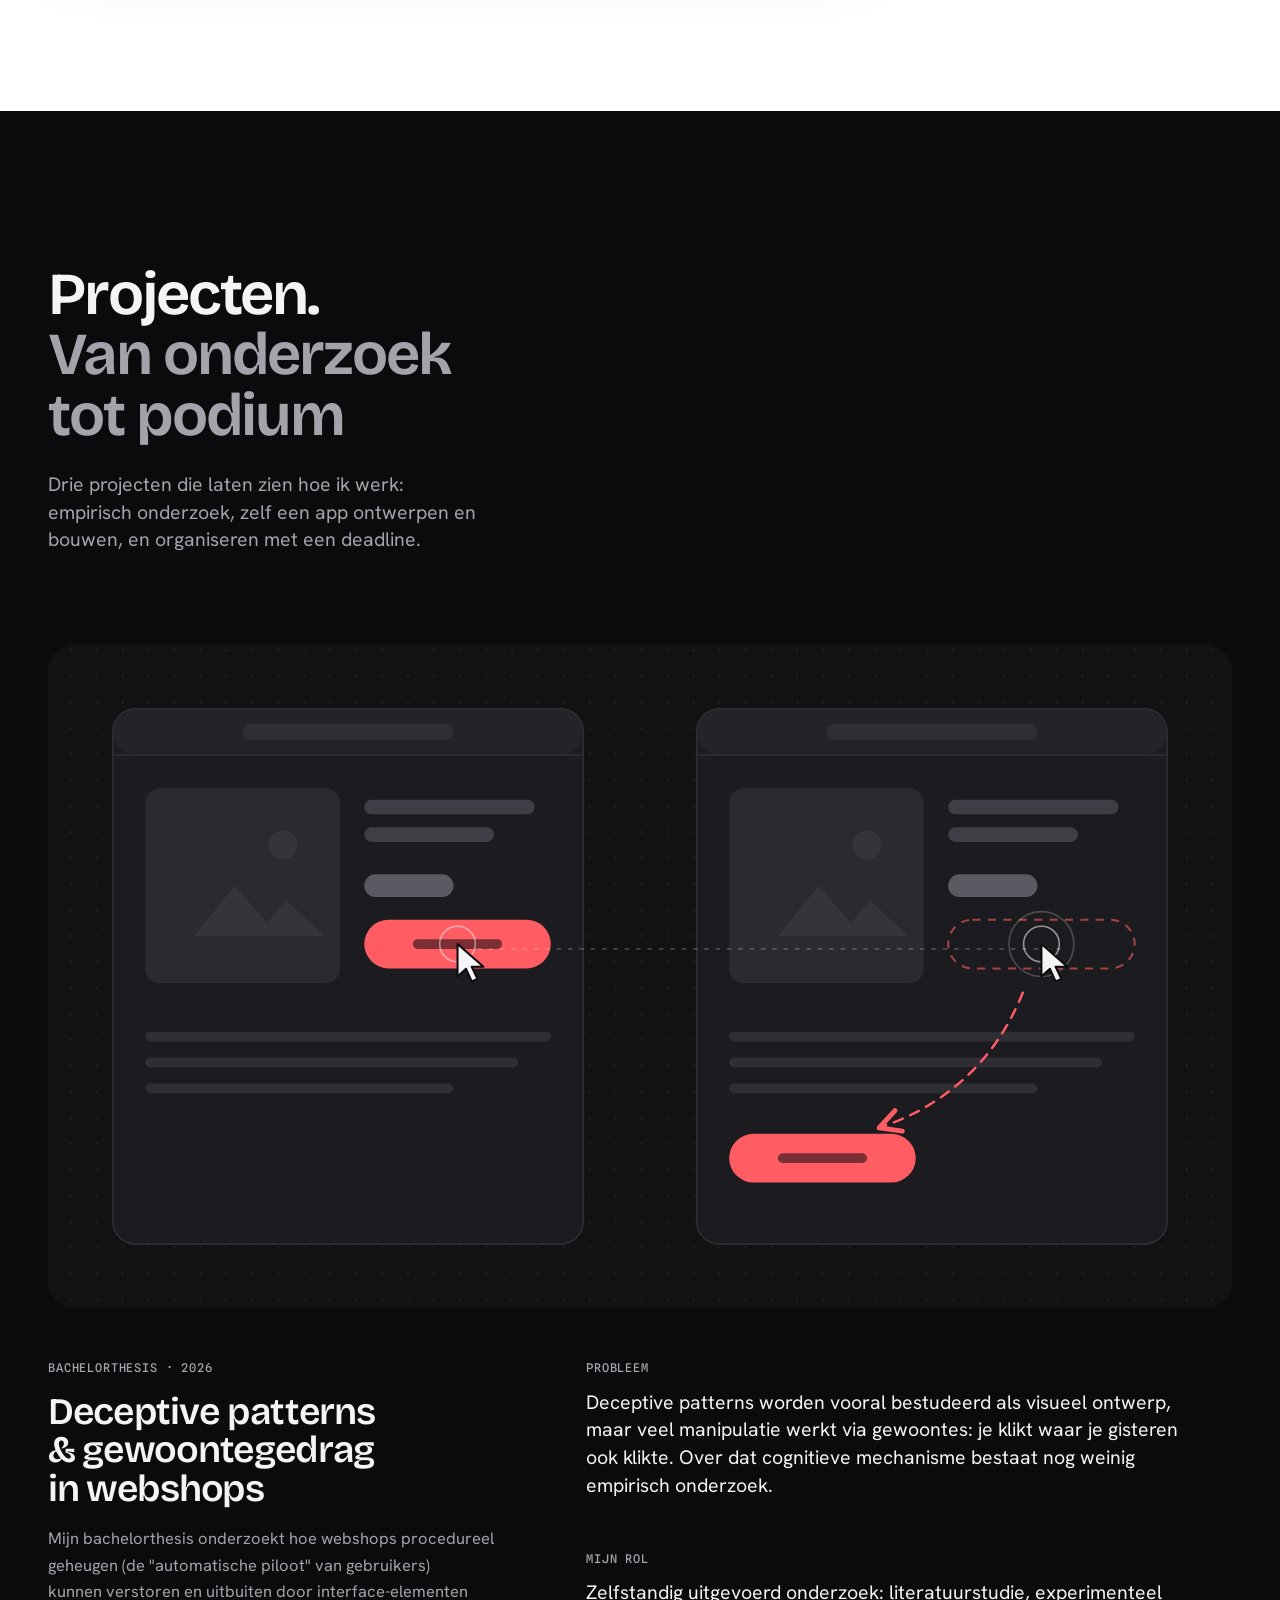
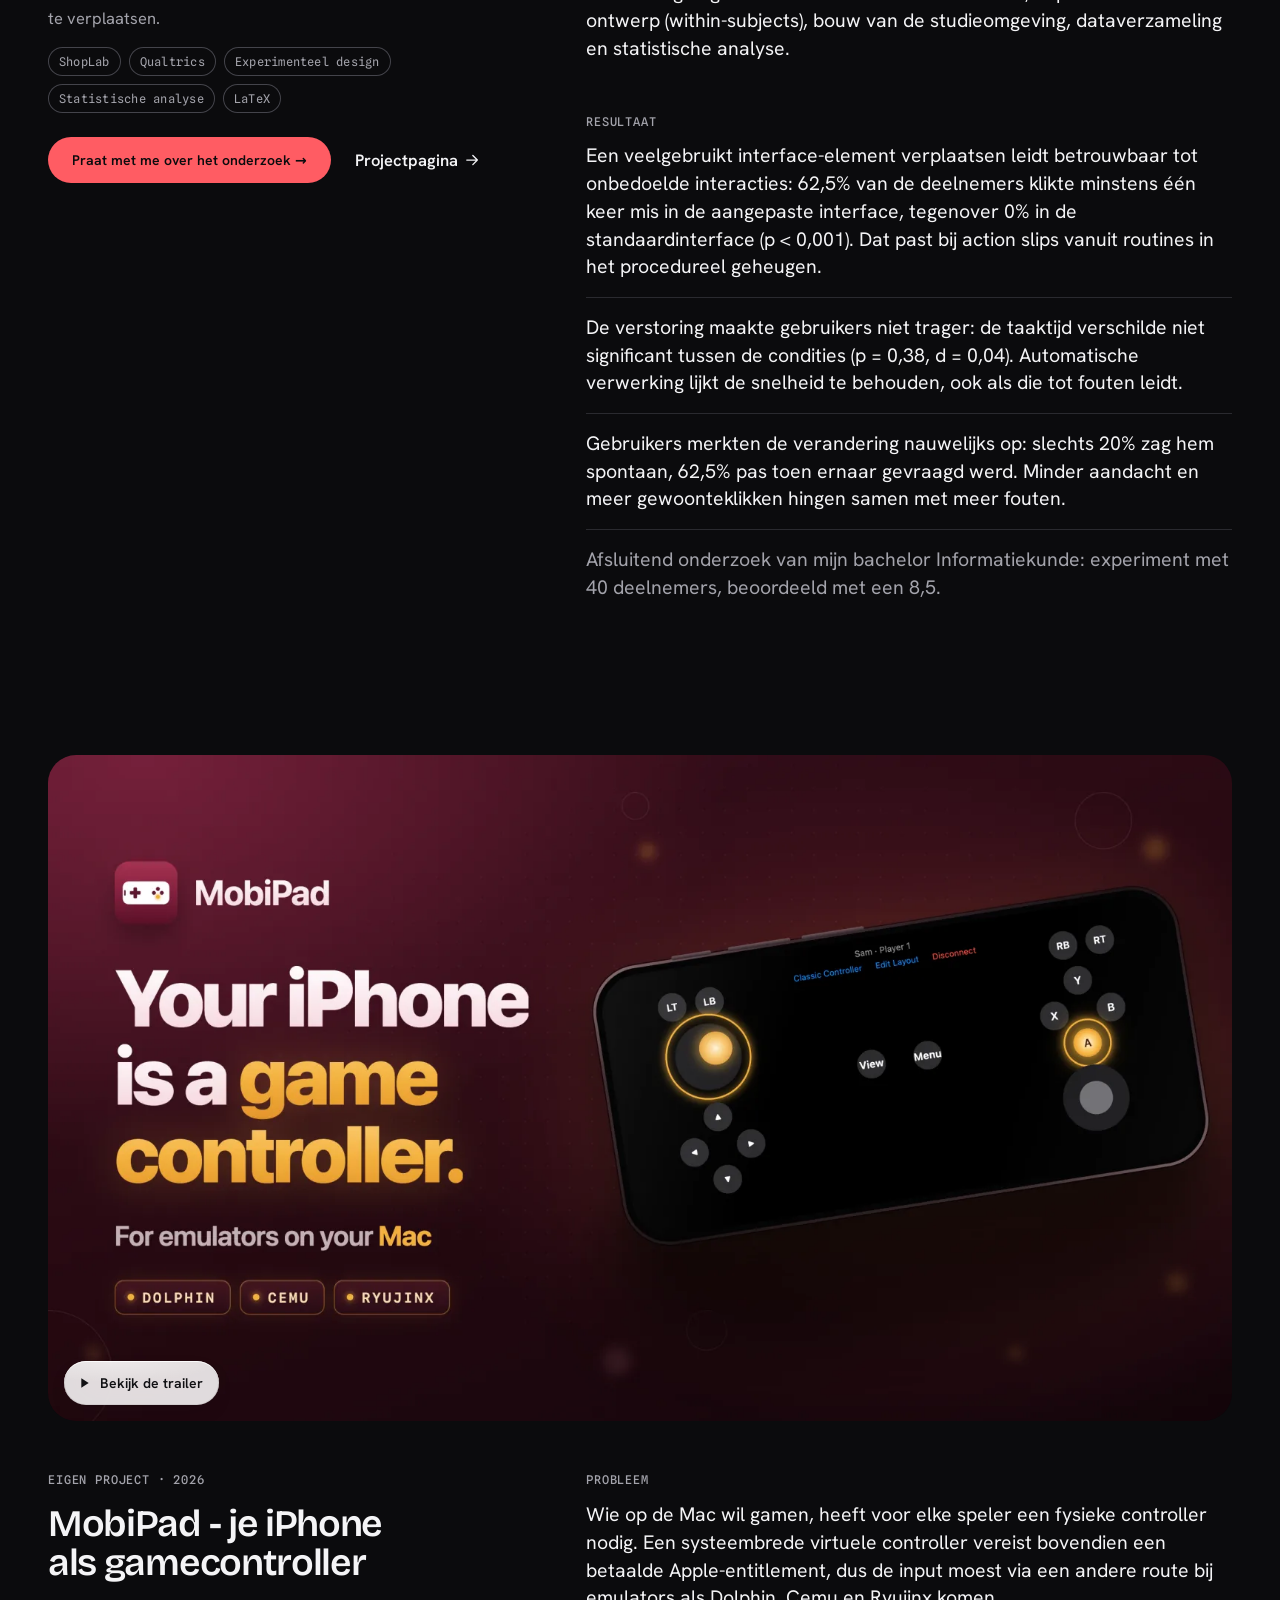
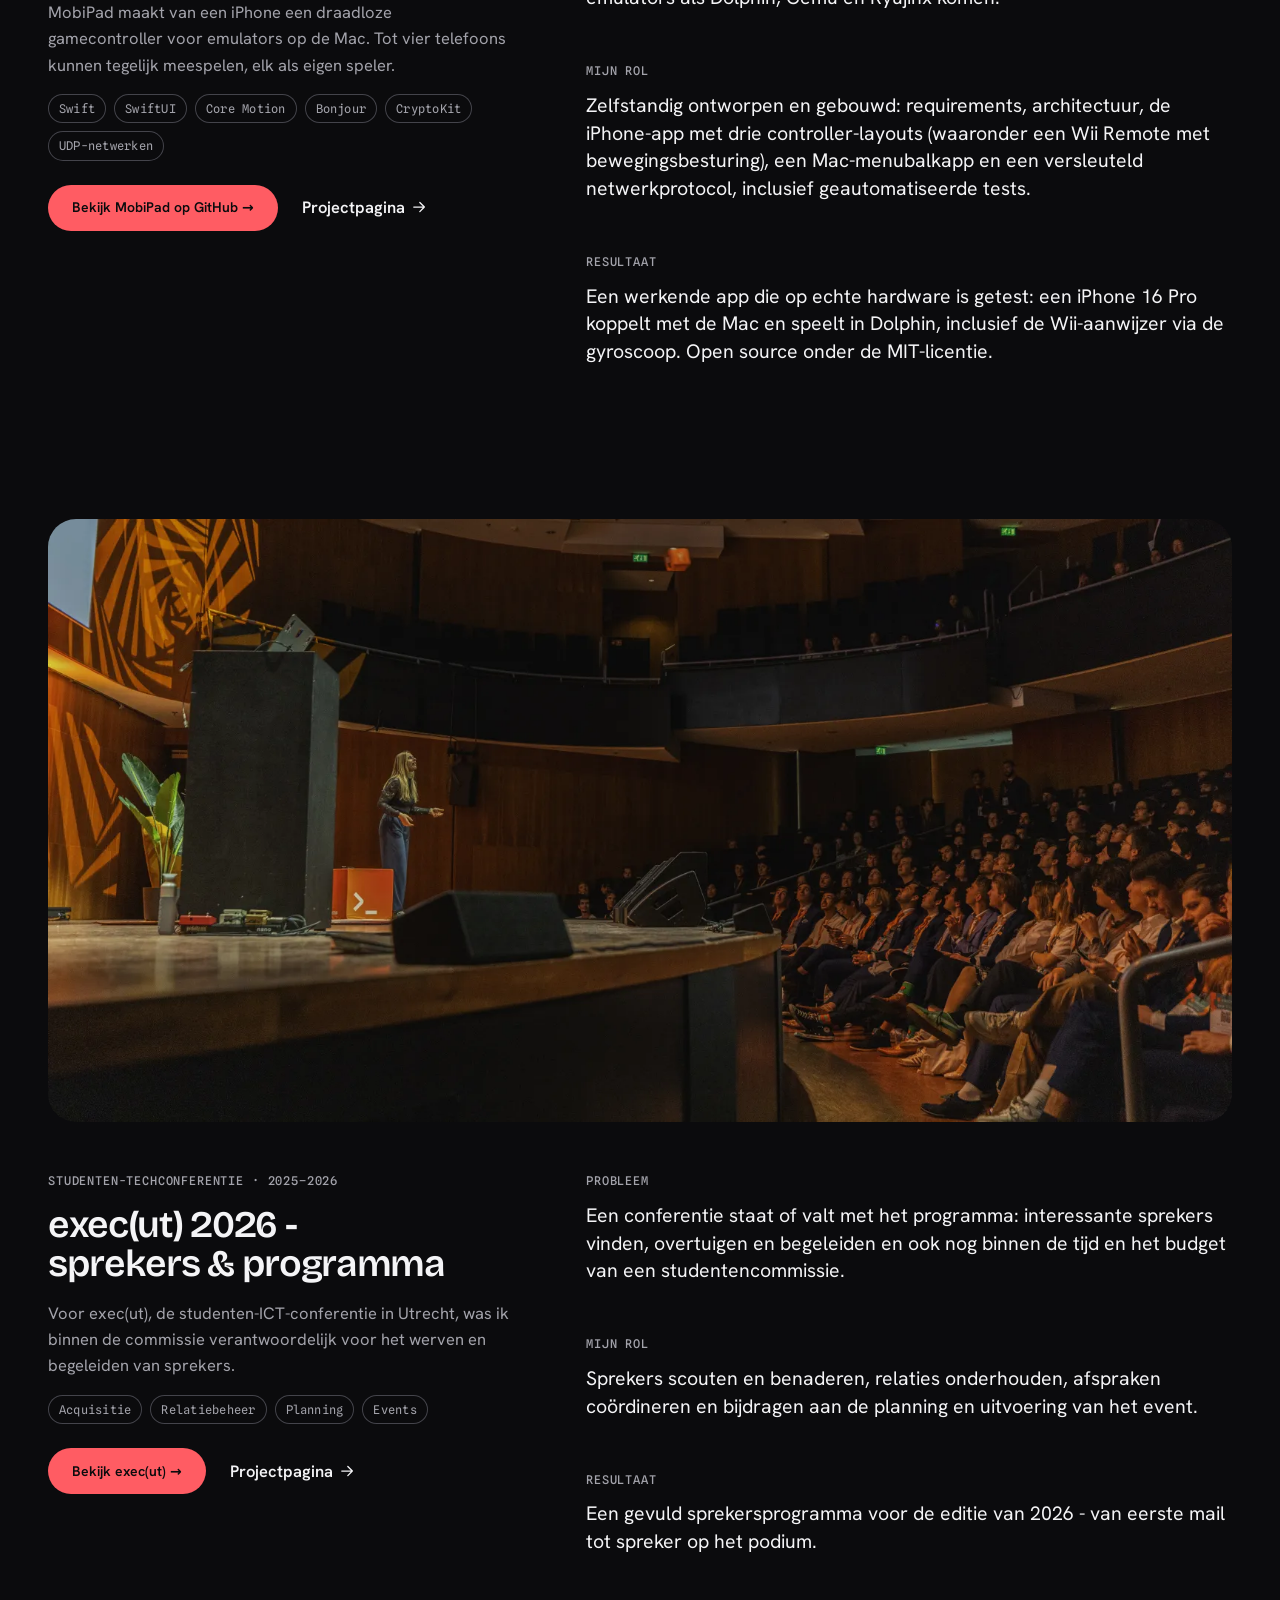
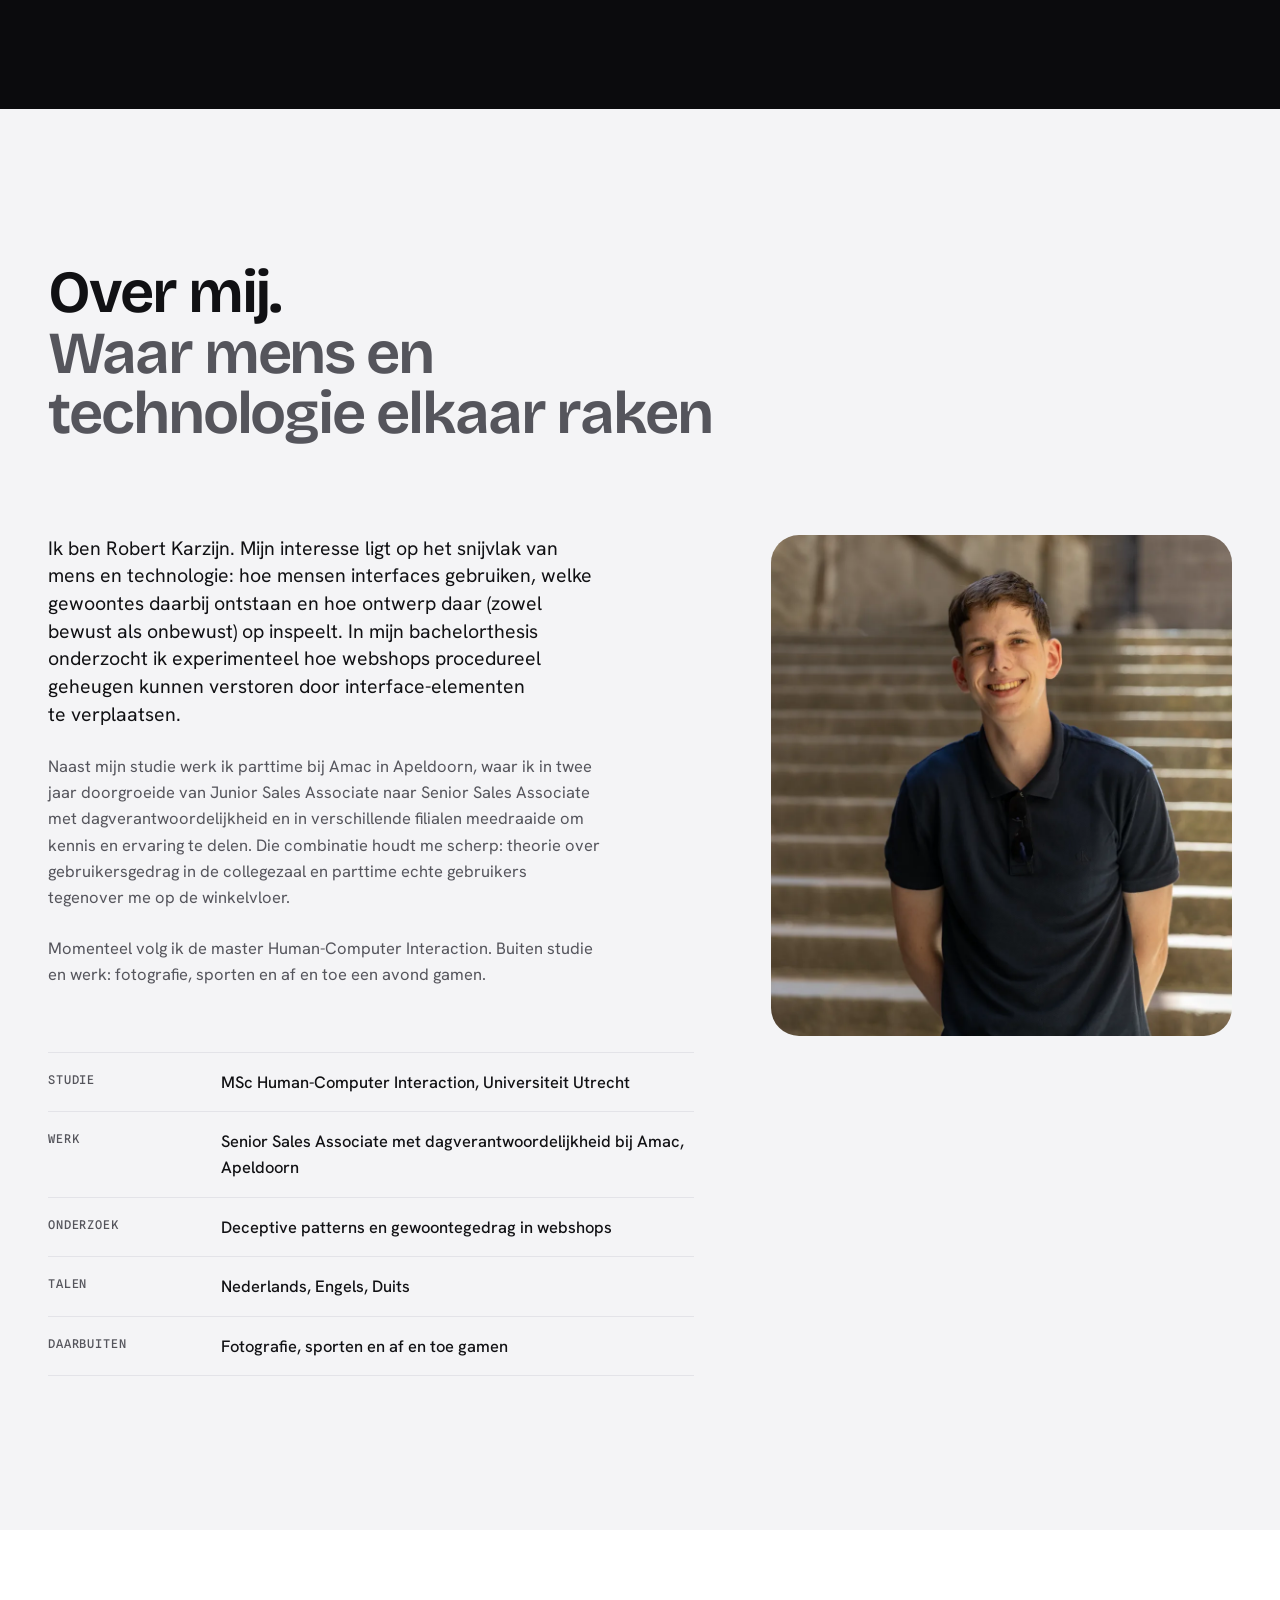
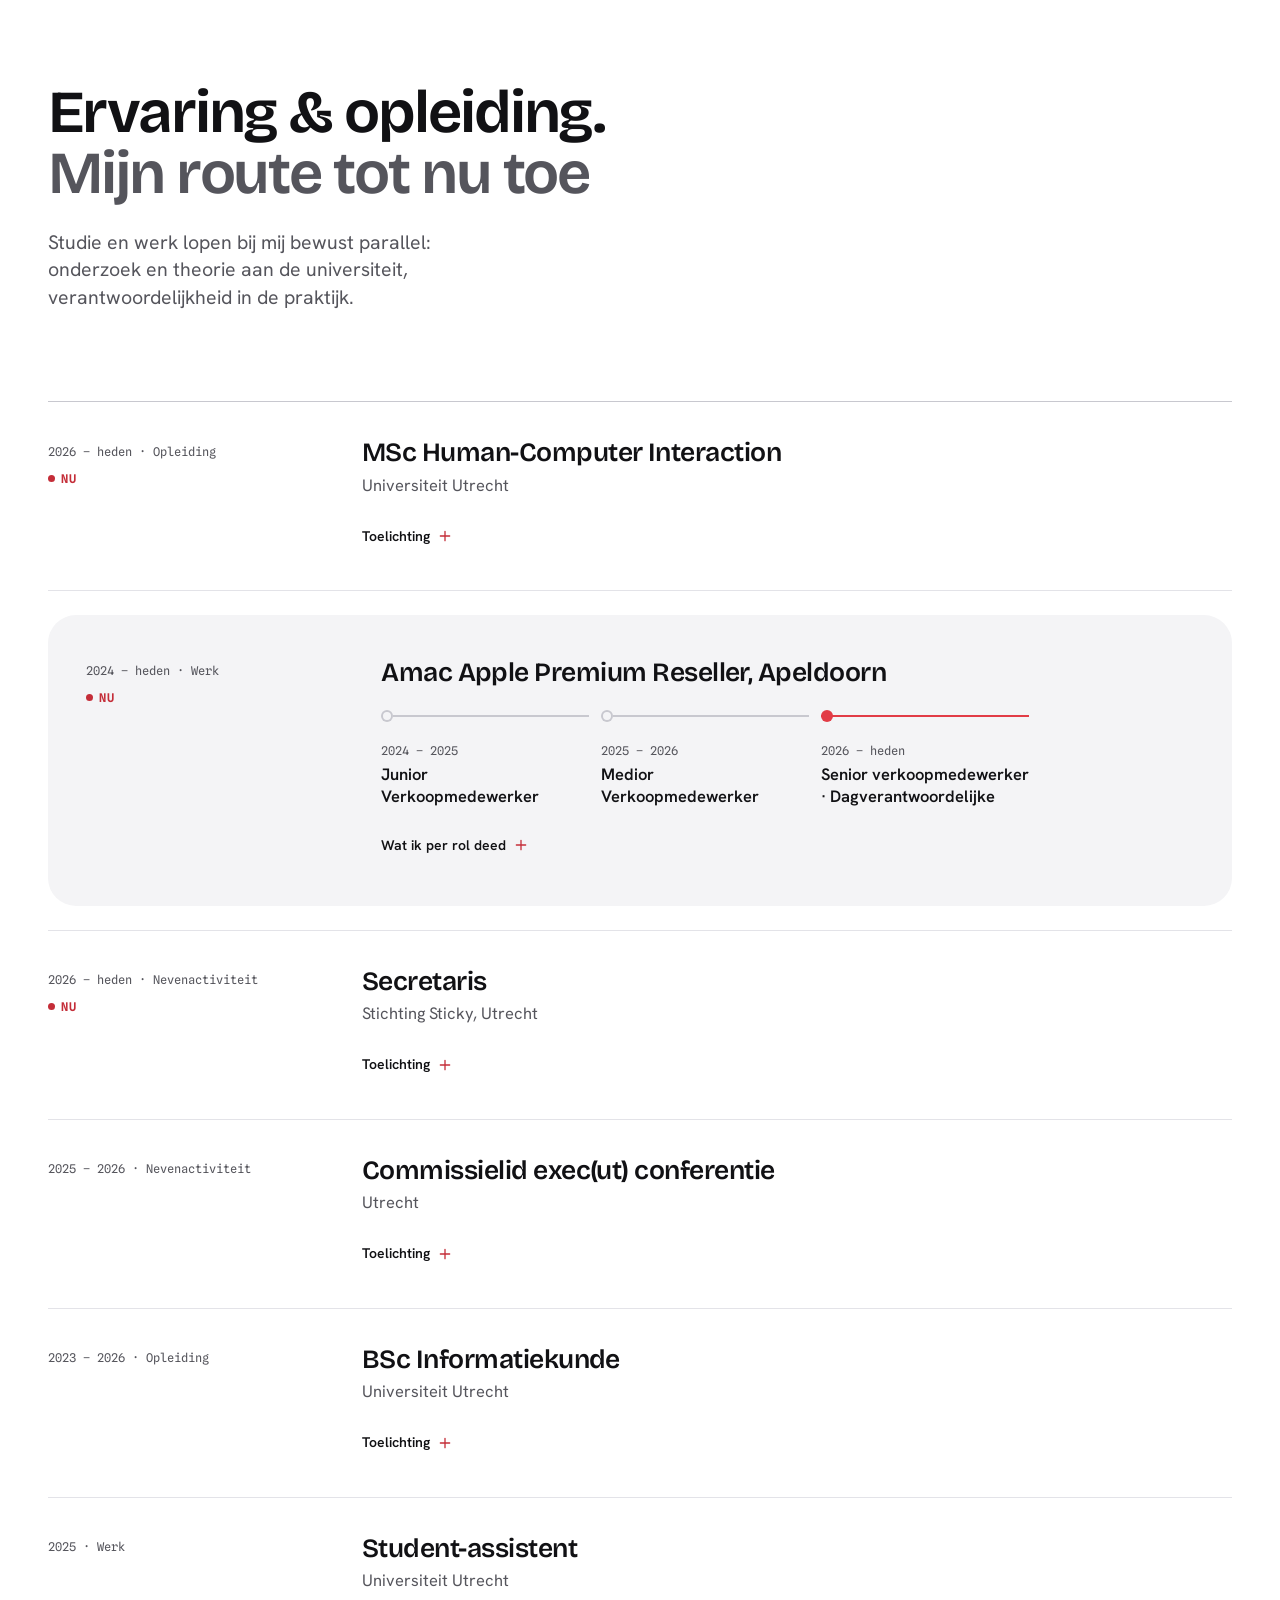
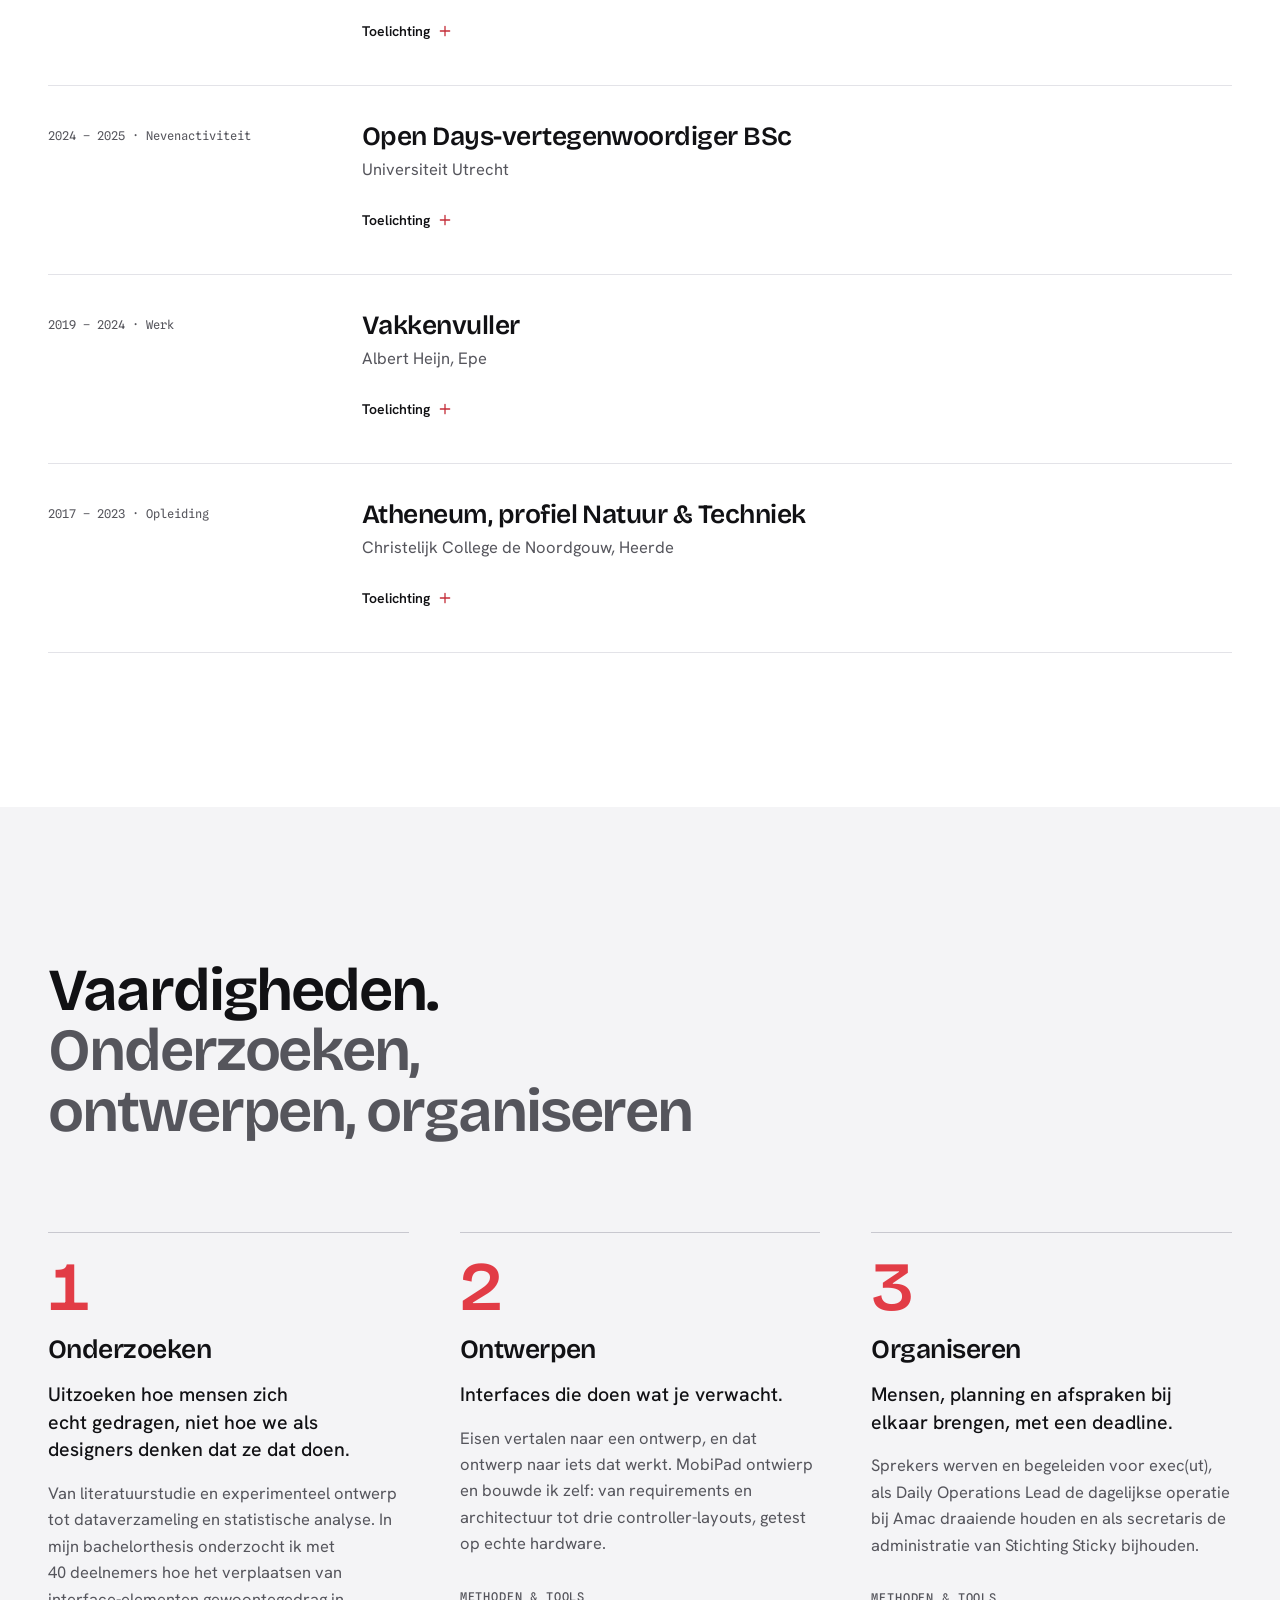
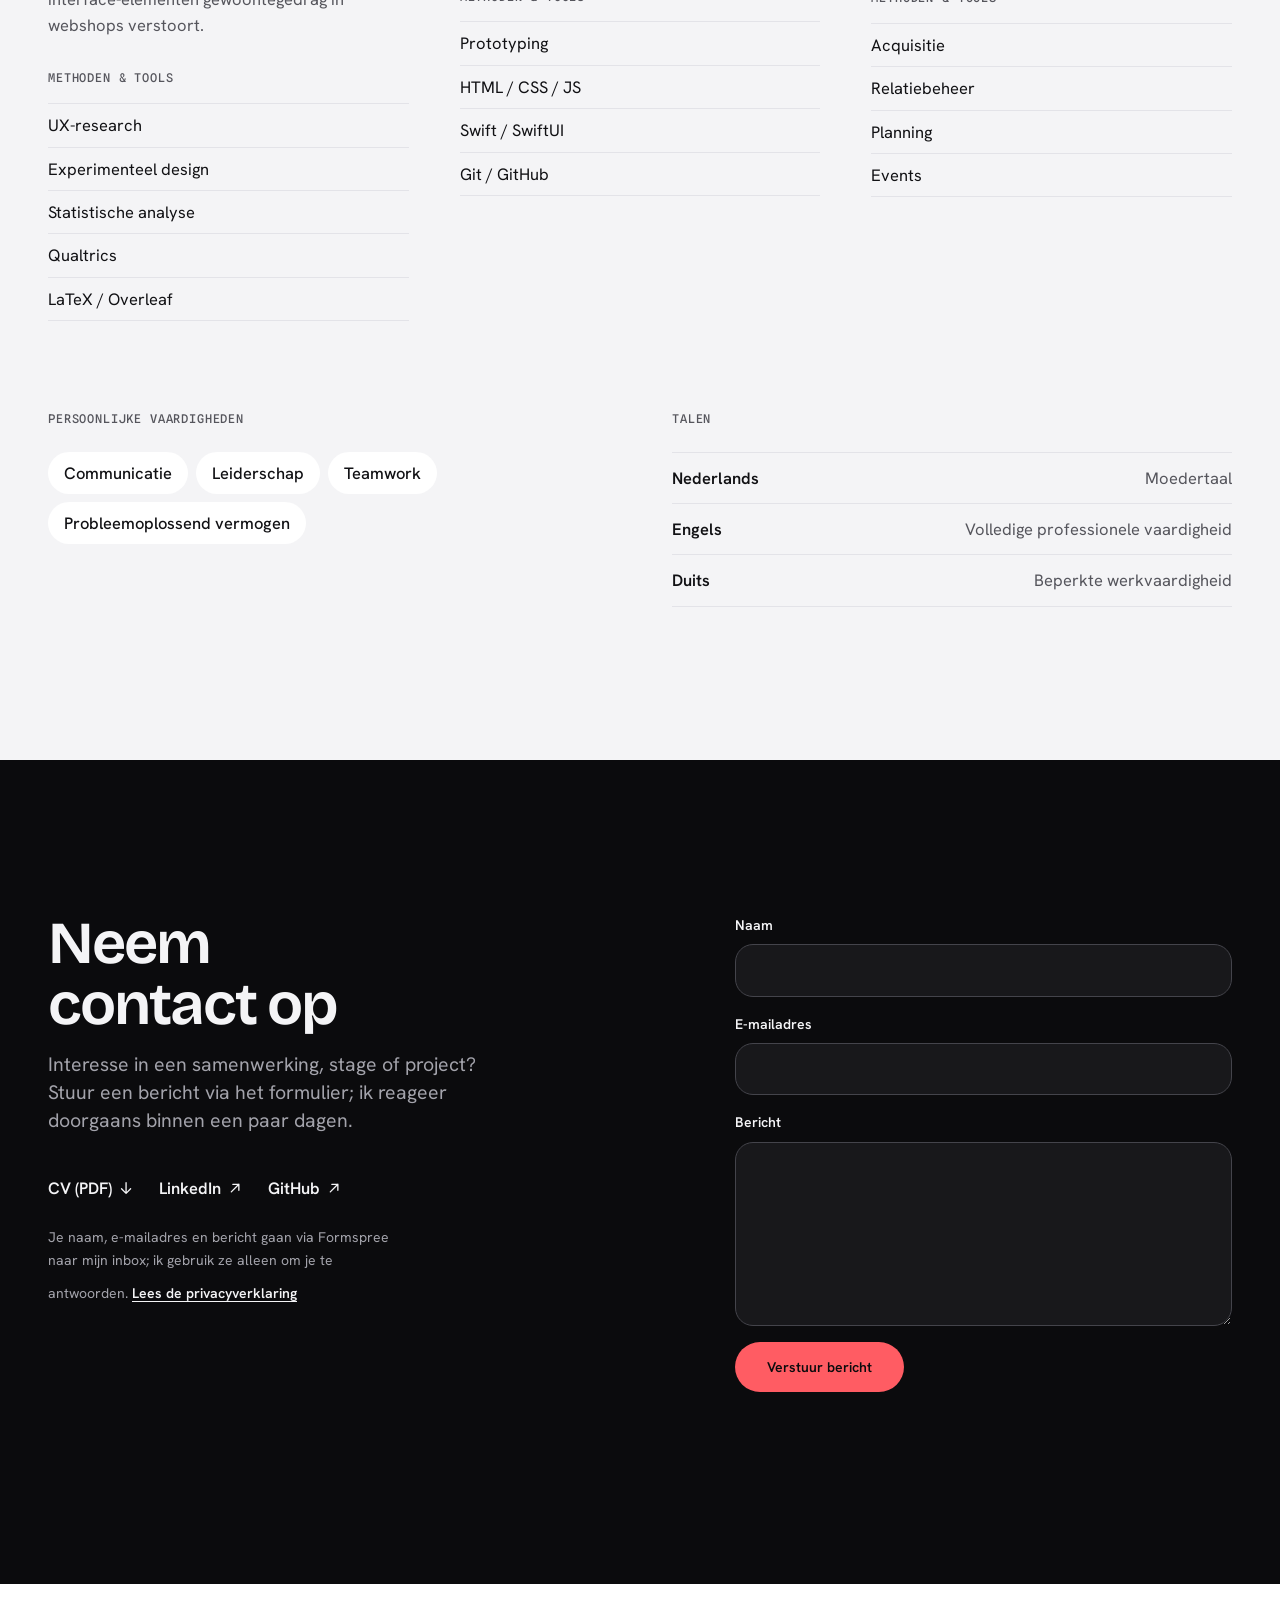
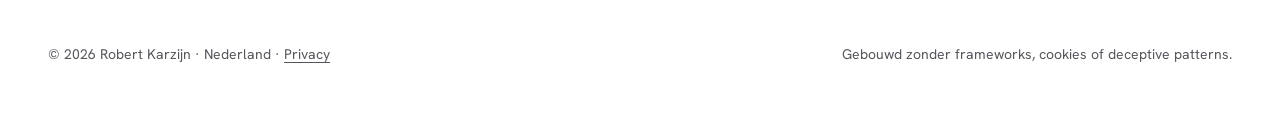
==== commit d833d86a: "V3.1 Language switch keeps your place and closes the menu; nav marks the current section; loading ba" ====
--- a/index.html
+++ b/index.html
@@ -58,10 +58,14 @@
 </head>
 <body>
 <noscript>
+  <!-- Without JavaScript: who this is, the CV and the socials. Hardcoded, like the meta tags above. -->
   <div class="noscript">
-    <p lang="nl">Deze pagina heeft JavaScript nodig om de content te tonen. Je kunt me ondertussen vinden op
+    <h1>Robert Karzijn</h1>
+    <p lang="nl">Masterstudent Human-Computer Interaction aan de Universiteit Utrecht, op zoek naar een stage in HCI en UX-onderzoek.
+      De rest van deze pagina heeft JavaScript nodig. Mijn <a href="assets/cv-robert-karzijn.pdf" download>CV (PDF)</a> werkt zonder, en je vindt me op
       <a href="https://www.linkedin.com/in/robert-karzijn-260696279">LinkedIn</a> en <a href="https://github.com/iRobert058">GitHub</a>.</p>
-    <p lang="en">This page needs JavaScript to show its content. In the meantime, find me on
+    <p lang="en">Master's student in Human-Computer Interaction at Utrecht University, looking for an internship in HCI and UX research.
+      The rest of this page needs JavaScript. My <a href="assets/cv-robert-karzijn.pdf" download>CV (PDF)</a> works without it, and you can find me on
       <a href="https://www.linkedin.com/in/robert-karzijn-260696279">LinkedIn</a> and <a href="https://github.com/iRobert058">GitHub</a>.</p>
   </div>
 </noscript>
@@ -97,7 +101,7 @@
   </div>
 </header>
 
-<main id="main" tabindex="-1" class="is-loading">
+<main id="main" tabindex="-1" class="is-loading" aria-busy="true">
 
 <section class="hero" aria-labelledby="heroTitle">
   <div class="wrap">
--- a/assets/css/main.css
+++ b/assets/css/main.css
@@ -16,8 +16,15 @@
 input, textarea { font: inherit; color: inherit; caret-color: var(--accent); }
 :focus-visible { outline: 2px solid var(--accent-strong); outline-offset: 3px; border-radius: 4px; }
 main:focus, h1:focus { outline: none; } /* focused only as skip-link / dismissal targets */
-/* Until app.js has rendered once: appear in one go instead of shifting, and keep the footer below the fold meanwhile */
+/* Until app.js has rendered once: appear in one go instead of shifting, and keep the footer below the fold meanwhile.
+   On a slow connection a thin bar shows that something is coming (only after half a second, so fast loads never see it). */
 main.is-loading { visibility: hidden; min-height: 100svh; }
+main.is-loading::before {
+  content: ""; visibility: visible; position: fixed; top: 0; left: 0; right: 0; height: 3px; z-index: 60;
+  background: var(--accent-strong); transform-origin: left;
+  animation: load-bar 1.4s var(--ease-settle) .5s infinite both;
+}
+@keyframes load-bar { from { transform: scaleX(0); } to { transform: scaleX(1); opacity: .2; } }
 
 .wrap { max-width: var(--maxw); margin: 0 auto; padding: 0 var(--gutter); }
 .hidden, [hidden] { display: none !important; } /* components that set display must still hide */
@@ -34,6 +41,7 @@
 .skip-link:focus { transform: none; }
 .load-error { padding: var(--space-10) var(--gutter); text-align: center; }
 .noscript { max-width: 60ch; margin: 0 auto; padding: var(--space-8) var(--gutter); }
+.noscript h1 { font-family: var(--font-display); font-size: var(--fs-headline); font-weight: 650; letter-spacing: var(--track-headline); line-height: 1.02; margin-bottom: var(--space-5); }
 .noscript p + p { margin-top: var(--space-4); color: var(--ink-muted); }
 
 /* ---------- Type roles ---------- */
@@ -45,9 +53,9 @@
   font-family: var(--font-display); font-size: var(--fs-headline); font-weight: 650;
   letter-spacing: var(--track-headline); line-height: 1.02; text-wrap: balance; max-width: 16ch;
 }
-/* Two-tone section headline: the section's plain name in ink, its line in muted ink (no label above the heading) */
-.headline:has(.headline-rest) { max-width: 19ch; }
-.headline-rest { color: var(--ink-muted); }
+/* Two-tone section headline: the section's plain name in ink, its line beneath in muted ink (no label above the heading) */
+.headline:has(.headline-rest) { max-width: 18ch; }
+.headline-rest { display: block; color: var(--ink-muted); }
 .title {
   font-family: var(--font-display); font-size: var(--fs-title); font-weight: 600;
   letter-spacing: var(--track-title); line-height: var(--lh-title); text-wrap: balance;
@@ -135,6 +143,7 @@
   transition: background-color var(--dur-state);
 }
 .bar-nav a:hover { background: var(--glass-highlight); }
+.bar-nav a[aria-current] { background: var(--glass-highlight); box-shadow: inset 0 0 0 1px var(--hairline-strong); }
 .prefs { display: flex; align-items: center; gap: var(--space-2); }
 .seg { display: inline-flex; padding: 3px; height: 44px; border-radius: var(--radius-pill); align-items: center; }
 .seg button {
@@ -176,6 +185,8 @@
   .bar-nav a { height: 48px; font-size: var(--fs-lead); font-family: var(--font-display); font-weight: 600; padding: 0 var(--space-3); }
   .prefs { justify-content: space-between; padding-top: var(--space-3); border-top: 1px solid var(--hairline); }
   .prefs .glass { box-shadow: inset 0 0 0 1px var(--hairline); background: transparent; -webkit-backdrop-filter: none; backdrop-filter: none; }
+  .prefs .seg { height: 50px; }
+  .prefs .seg button { height: 44px; min-width: 52px; }
 }
 @media (max-width: 370px) { .wordmark > span:last-child { display: none; } .wordmark { padding-right: 6px; } }
 
@@ -255,7 +266,7 @@
 .honest-dot { flex: none; width: 8px; height: 8px; border-radius: 50%; background: var(--ok); }
 .honest p { font-size: var(--fs-small); line-height: 1.4; }
 .honest-btn {
-  flex: none; min-height: 36px; padding: 0 var(--space-4); border-radius: var(--radius-pill); border: 0;
+  flex: none; min-height: 44px; padding: 0 var(--space-4); border-radius: var(--radius-pill); border: 0;
   background: var(--ink); color: var(--canvas); font-size: var(--fs-label); font-weight: 600;
 }
 
@@ -507,7 +518,8 @@
 
 /* ---------- Footer ---------- */
 .foot { padding: var(--space-7) 0 var(--space-8); font-size: var(--fs-small); color: var(--ink-muted); }
-.foot .wrap { display: flex; flex-wrap: wrap; justify-content: space-between; gap: var(--space-3); }
+.foot .wrap { display: flex; flex-wrap: wrap; justify-content: space-between; align-items: center; gap: var(--space-3); }
+.foot a { display: inline-flex; align-items: center; min-height: 44px; }
 
 /* ---------- Project pages ---------- */
 .pp { padding: calc(var(--nav-h) + clamp(40px, 7vw, 96px)) 0 var(--section-pad); }
